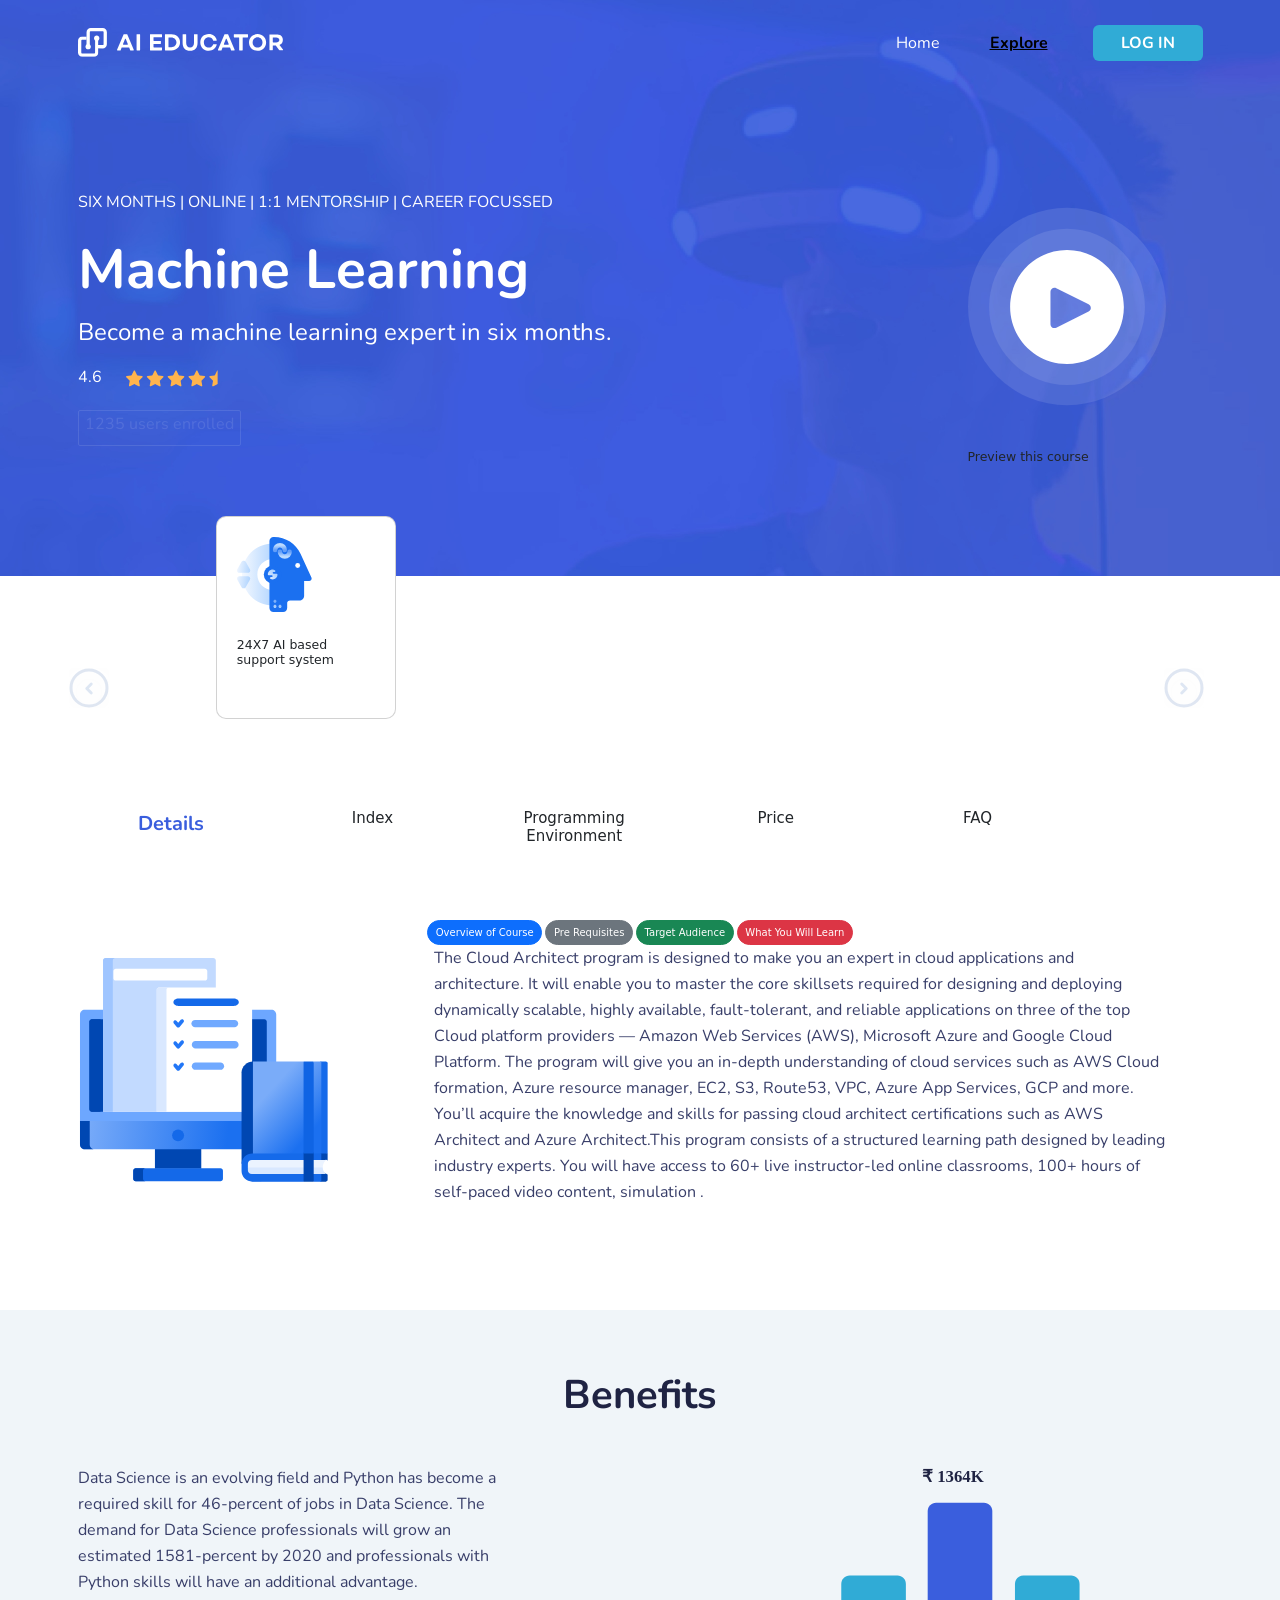
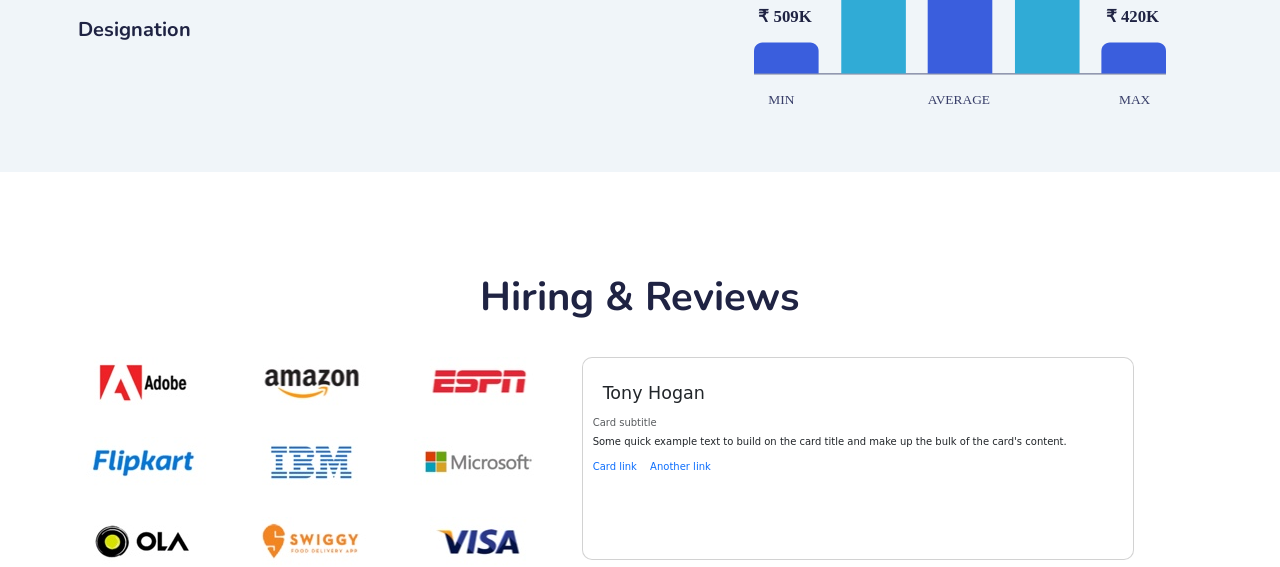
==== index.html @ d6000660 "responsive80% work done" ====
<!doctype html>
<html lang="en">

<head>
    <!-- Required meta tags -->
    <meta charset="utf-8">
    <meta name="viewport" content="width=device-width, initial-scale=1">

    <!-- Bootstrap CSS -->
    <link href="https://cdn.jsdelivr.net/npm/bootstrap@5.0.0/dist/css/bootstrap.min.css" rel="stylesheet"
        integrity="sha384-wEmeIV1mKuiNpC+IOBjI7aAzPcEZeedi5yW5f2yOq55WWLwNGmvvx4Um1vskeMj0" crossorigin="anonymous">

    <link rel="stylesheet" href="style.css">

    <!-- font csss -->
    <link rel="preconnect" href="https://fonts.gstatic.com">
    <link href="https://fonts.googleapis.com/css2?family=Nunito:wght@400;700&display=swap" rel="stylesheet">

    <title>Course_Detail_01</title>
</head>

<body class="Course_Detail_01">
    <header>
        <div class="background">
            <img src='img/rectangle-6_2021-05-11/rectangle-6@2x.jpg' class="img-fluid bgimg">

            <nav class="navbar navbar-expand-lg rectangle">
                <div class="container-fluid">
                    <a class="navbar-brand" href="#"><img src="img/white.svg" class="alogoaicolour"></a>
                    <button class="navbar-toggler" type="button" data-bs-toggle="collapse" data-bs-target="#navbarNav"
                        aria-controls="navbarNav" aria-expanded="false" aria-label="Toggle navigation">
                        <span class="navbar-toggler-icon"></span>
                    </button>
                    <div class="collapse navbar-collapse" id="navbarNav">
                        <ul class="navbar-nav ms-auto">
                            <li class="nav-item">
                                <a class="nav-link Home" aria-current="page" href="#">Home</a>
                            </li>
                            <li class="nav-item">
                                <a class="nav-link active Home" href="#"
                                    style=" font-weight: bold;text-decoration: underline;">
                                    Explore
                                </a>
                            </li>
                            <li class="nav-item">
                                <button type="button" class="btn Color">
                                    <h5 class="button-text">LOG IN</h5>
                                </button>
                            </li>
                        </ul>
                    </div>
                </div>
            </nav>

            <!-- end of navbar -->
            <div class=" container-fluid bgmar">
                <div class="row">
                    <div class="col-lg-9 col-md-9 col-sm-12">
                        <div>
                            <h5 class="SIX-MONTHS-ONLINE ">
                                SIX MONTHS | ONLINE | 1:1 MENTORSHIP | CAREER FOCUSSED
                            </h5>
                            <h1 class="Machine-Learning">Machine Learning</h1>
                            <h3 class="Become-a-machine-lea">Become a machine learning expert in six months.</h3>
                            <h5 class="star">4.6 <img src="img/5-stars.svg" class="_stars"></h5>
                            <div class="rec">
                                <h5 class="users">1235 users enrolled</h5>
                            </div>
                        </div>
                    </div>
                    <div class="col-lg-2 col-md-2 col-sm-12">
                        <img src="img/banner-video.svg" class="banner-video" alt="banner-video">
                        <h5>Preview this course</h5>
                    </div>
                </div>
            </div>
    </header>


    <section class="carsous">
        <div id="carouselExampleControls" class="carousel slide" data-bs-ride="carousel">
            <div class="carousel-inner">

                <div class="row">
                    <div class="col-sm-1 ">

                        <button class="carousel-control-prev" type="button" data-bs-target="#carouselExampleControls"
                            data-bs-slide="prev">
                            <img src="img/arrow-lhs.svg" class="arrow-lhs" alt="arrow-lhs">
                        </button>
                    </div>
                    <div class="col-sm-1 ">
                        <button class="carousel-control-next" type="button" data-bs-target="#carouselExampleControls"
                            data-bs-slide="next">
                            <img src="img/arrow-rhs.svg" class="arrow-rhs" alt="arrow-rhs">
                        </button>
                    </div>
                    <div class="carousel-item active">
                        <div class="col-sm">
                            <div class="card me-3 mb-3" style="max-width: 18rem;">
                                <img src="img/ai-support.svg" class="card-img-top card-imgs" alt="...">
                                <div class="card-body">
                                    <h5 class="card-title">24X7 AI based support system</h5>
                                </div>
                            </div>
                        </div>
                    </div>
                    <div class="carousel-item">
                        <div class="col-sm">
                            <div class="card me-3 mb-3" style="max-width: 18rem;">
                                <img src="img/mentor.svg" class="card-img-top card-imgs" alt="...">
                                <div class="card-body">
                                    <h5 class="card-title">1:1 mentor support</h5>

                                </div>
                            </div>
                        </div>
                    </div>

                    <div class="carousel-item">
                        <div class="col-sm">
                            <div class="card me-3 mb-3" style="max-width: 18rem;">
                                <img src="img/group-learning.svg" class="card-img-top card-imgs" alt="...">
                                <div class="card-body">
                                    <h5 class="card-title">Group learning and forums to discuss</h5>
                                </div>
                            </div>

                        </div>
                    </div>

                    <div class="carousel-item">
                        <div class="col-sm">
                            <div class="card me-3 mb-3" style="max-width: 18rem;">
                                <img src="img/best-in-class.svg" class="card-img-top card-imgs" alt="...">
                                <div class="card-body">
                                    <h5 class="card-title">Best-in-class curriculums curated by experts
                                    </h5>

                                </div>
                            </div>
                        </div>
                    </div>

                    <div class="carousel-item">
                        <div class="col-sm">
                            <div class="card me-3 mb-3" style="max-width: 18rem;">
                                <img src="img/google-certification.svg" class="card-img-top card-imgs" alt="...">
                                <div class="card-body">
                                    <h5 class="card-title">Makes you more secured in getting Google Certification</h5>
                                </div>
                            </div>
                        </div>
                    </div>

                    <div class="carousel-item">
                        <div class="col-sm">
                            <div class="card me-3 mb-3" style="max-width: 18rem;">
                                <img src="img/ai-support.svg" class="card-img-top card-imgs" alt="...">
                                <div class="card-body">
                                    <h5 class="card-title">24X7 AI based support system</h5>
                                </div>
                            </div>
                        </div>
                    </div>
                </div>
            </div>


        </div>

    </section>

    <section class="tabs">
        <div class="row text-center m-0">
            <div class="col-sm-2">
                <h4 class="details">Details</h4>
            </div>
            <div class="col-sm-2">
                <h4>Index</h4>
            </div>
            <div class="col-sm-2">
                <h4>Programming Environment</h4>
            </div>
            <div class="col-sm-2">
                <h4>Price</h4>
            </div>
            <div class="col-sm-2">
                <h4>FAQ</h4>
            </div>


        </div>
    </section>

    <section>
        <div>
            <div class="text-center">
                <button type="button" class="btn btn-primary rounded-pill">Overview of Course</button>
                <button type="button" class="btn btn-secondary rounded-pill">Pre Requisites</button>
                <button type="button" class="btn btn-success rounded-pill">Target Audience</button>
                <button type="button" class="btn btn-danger rounded-pill">What You Will Learn</button>
            </div>
            <div class="row m-0">

                <div class="col-lg-4 col-md-4 col-sm-8">
                    <img src="img/course-overview.svg" class="overview" alt="">
                </div>
                <div class="col-lg-7 col-md-7 col-sm-12">
                    <h5 class="cloud">The Cloud Architect program is designed to make you an expert in cloud
                        applications and architecture. It will enable you
                        to master the core skillsets required for designing and deploying dynamically scalable, highly
                        available,
                        fault-tolerant, and reliable applications on three of the top Cloud platform providers — Amazon
                        Web Services (AWS),
                        Microsoft Azure and Google Cloud Platform. The program will give you an in-depth understanding
                        of cloud services such as
                        AWS Cloud formation, Azure resource manager, EC2, S3, Route53, VPC, Azure App Services, GCP and
                        more.
                        You’ll acquire the knowledge and skills for passing cloud architect certifications such as AWS
                        Architect and Azure
                        Architect.This program consists of a structured learning path designed by leading industry
                        experts. You will have access
                        to 60+ live instructor-led online classrooms, 100+ hours of self-paced video content, simulation
                        .</h5>
                </div>
            </div>
        </div>
    </section>



    <section class="benefits">
        <div class="text-center">
            <h2 class="tools" style="padding:60px 0 40px 0"> Benefits</h2>
        </div>
        <div class="row m-0">
            <div class="col-lg-5">
                <h5 class="data">Data Science is an evolving field and Python has become a required skill for 46-percent
                    of jobs in Data Science. The
                    demand for Data Science professionals will grow an estimated 1581-percent by 2020 and professionals
                    with Python skills
                    will have an additional advantage.</h5>
                <h4 class="des">Designation</h4>
            </div>
            <div class="col-lg-2"></div>
            <div class="col-lg-4">
                <img src="img/graph.svg" class="img-fluid" style="padding-bottom:60px;" alt="">
            </div>
        </div>

    </section>
    <section class="hiring">
        <div>
            <h2 class="tools text-center">
                Hiring & Reviews
            </h2>
            <div style="margin-left: 70px;">
                <div class="row m-0">
                    <div class="col-lg-5 col-md-5 col-sm-12">
                        <div class="row brand">
                            <div class="col-lg-4 col-md-4 col-sm-4">
                                <img src="img/hiring/adobe_2021-05-12/adobe.jpg" alt="">
                            </div>
                            <div class="col-lg-4 col-md-4 col-sm-4">
                                <img src="img/hiring/amazon_2021-05-12/amazon.jpg" alt="">
                            </div>
                            <div class="col-lg-4 col-md-4 col-sm-4">
                                <img src="img/hiring/espn_2021-05-12/espn.jpg" alt="">
                            </div>
                        </div>
                        <div class="row brand">
                            <div class="col-lg-4 col-md-4 col-sm-4">
                                <img src="img/hiring/flipkart_2021-05-12/flipkart.jpg" alt="">
                            </div>
                            <div class="col-lg-4 col-md-4 col-sm-4">
                                <img src="img/hiring/ibm_2021-05-12/ibm.jpg" alt="">
                            </div>
                            <div class="col-lg-4 col-md-4 col-sm-4">
                                <img src="img/hiring/microsoft_2021-05-12/microsoft.jpg" alt="">
                            </div>
                        </div>
                        <div class="row brand">
                            <div class="col-lg-4 col-md-4 col-sm-4">
                                <img src="img/hiring/ola_2021-05-12/ola.jpg" alt="">
                            </div>
                            <div class="col-lg-4 col-md-4 col-sm-4">
                                <img src="img/hiring/swiggy_2021-05-12/swiggy.jpg" alt="">
                            </div>
                            <div class="col-lg-4 col-md-4 col-sm-4">
                                <img src="img/hiring/visa_2021-05-12/visa.jpg" alt="">
                            </div>
                        </div>

                    </div>
                    <div class="col-lg-7 col-md-7 col-sm-12">
                        <div class="card" style="width: 80%; margin-top: 30px;">
                            <div class="card-body">
                                <h3 class="card-title">Tony Hogan</h3>
                                <h6 class="card-subtitle mb-2 text-muted">Card subtitle</h6>
                                <p class="card-text">Some quick example text to build on the card title and make up the
                                    bulk
                                    of the card's
                                    content.</p>
                                <a href="#" class="card-link">Card link</a>
                                <a href="#" class="card-link">Another link</a>
                            </div>
                        </div>

                    </div>
                </div>
            </div>
        </div>

    </section>


    <!-- Option 1: Bootstrap Bundle with Popper -->
    <script src="https://cdn.jsdelivr.net/npm/bootstrap@5.0.0/dist/js/bootstrap.bundle.min.js"
        integrity="sha384-p34f1UUtsS3wqzfto5wAAmdvj+osOnFyQFpp4Ua3gs/ZVWx6oOypYoCJhGGScy+8"
        crossorigin="anonymous"></script>


</body>

</html>
---- style.css ----
:root {
  --azure: #30abd6;
  --very-light-blue: #e4ecf3;
  --white: #ffffff;
  --invalid-name: #eff2fa;
  --invalid-name: #1b70f0;
  --pale-grey: #f0f5f9;
  --dark: #1f2343;
  --amethyst: #8e4dd6;
  --pale-grey: #f6f9fa;
  --topaz: #10c9b9;
  --dark-grey-blue: #383e69;
  --red-pink: #e73958;
  --warm-blue: #3a5edd;
  --butterscotch: #ffb44d;
}
html{
  font-size: 62.5%;
}
a{
  text-decoration: none;
}
ul{
  list-style: none;
}
.Course_Detail_01 {
  padding: 0;
  background-color: var(--white);
  width: 100%;
  height: auto;
  margin: 0;
  
}

.bgimg{
  position: absolute; 
  width: 100%;
}
.rectangle{
  margin: 0 7rem;
  padding-top: 2.5rem;
}
.alogoaicolour {
  width: 20.7rem;
  height: 3rem;
  object-fit: contain;
}
.Home {
  font-family:'Nunito';
  font-size: 1.6rem;
  font-weight: normal;
  font-stretch: normal;
  font-style: normal;
  line-height: 2.6rem;
  letter-spacing: normal;
  color: var(--white);
  margin-right: 4rem;
}
.Color {
  width: 11rem;
  height: 3.6rem;
  border-radius: 0.6rem;
  background-color: var(--azure);
}
.button-text {
  font-family: 'Nunito';
  font-size: 1.6rem;
  font-weight: bold;
  font-stretch: normal;
  font-style: normal;
  line-height: 2.6rem;
  letter-spacing: normal;
  text-align: center;
  color: var(--white);
}
.bgmar{
  position: absolute;
  margin-top: 12.3rem;
}
.SIX-MONTHS-ONLINE {
  font-family: 'Nunito';
  font-size: 1.6rem;
  font-weight: normal;
  font-stretch: normal;
  font-style: normal;
  line-height: 2.6rem;
  letter-spacing: normal;
  color: var(--white);
  margin-left: 7rem;
}
.Machine-Learning {
  font-family: 'Nunito';
  font-size: 5.5rem;
  font-weight: bold;
  font-stretch: normal;
  font-style: normal;
  line-height: 7rem;
  letter-spacing: normal;
  color: var(--white);
  margin: 2rem 0 1rem 7rem;
}
.Become-a-machine-lea {
  font-family: 'Nunito';
  font-size: 2.4rem;
  font-weight: normal;
  font-stretch: normal;
  font-style: normal;
  line-height: 1.42;
  letter-spacing: normal;
  color: var(--white);
  margin: 0 0 1.5rem 7rem;
}
.star{
  font-family: 'Nunito';
  font-size: 1.6rem;
  font-weight: normal;
  font-stretch: normal;
  font-style: normal;
  line-height: 1.63;
  letter-spacing: normal;
  color: var(--white);
  margin-left: 7rem;
}
._stars{
  padding-left: 2rem;
  width: 12rem;
  
}
.rec{
  width: 163px;
  height: 36px;
  margin-left: 70px;
  margin-top: 20px;
  border: 1px solid white;
  border-radius: 2px;
  opacity: 10%;
}
.users{
  font-family: 'Nunito';
  font-weight: normal;
  font-size: 1.6rem;
  line-height: 26px;
  letter-spacing: 0;
  text-align: center;
  color: var(--white);
  
}
.banner-video{
  margin-bottom: 25px;
  width: 100%;
  height: 235px;
}
.carsous{
  margin-top: 450px;
  
}
.arrow-lhs{
  margin:130px 15px 0 0;
}
.arrow-rhs{
margin: 130px 0 0 0;
}
.card{
  border-radius: 10px;
  width: 226px;
  height: 203px;
}
.card-imgs{
  width: 75px;
  height: 75px;
  margin: 20px 0 0 20px;
}
.card-title{
  margin: 15px 10px;
}
.tabs{
  margin: 80px 0 70px 70px;

 
}
.details{
  font-family: 'Nunito';
  font-weight: bold;
  font-size: 20px;
  text-align: center;
  line-height: 30px;
  letter-spacing: normal;
  color: #3a5edd;
}
.overview{
margin-left: 7rem;
}
.cloud{
  font-family: 'Nunito';
  font-weight: normal;
  font-size: 1.6rem;
  line-height: 2.6rem;
  color: #383e69;
  letter-spacing: normal;
}
.skills{
  margin-left: 70px;
  background-color: #30abd6;
  width: 90%;
  height: 242px;
  border: 1px solid white;
  border-radius: 10px;
}
.gain{
  font-family: 'Nunito';
  font-weight: bold;
  font-size: 4rem;
  text-align: center;
  margin:31px 0;
  letter-spacing: normal;
  line-height: 5rem;
  color: #ffffff;
}
.tools{
  font-family: 'Nunito';
  font-weight: bold;
  font-size: 4rem;
  line-height: 5rem;
  letter-spacing: normal;
  color: #1f2343;
}
.card1{
  width: 208px;
  height: 140px;
}
.benefits{
  margin-top: 100px;
  background-color: #f0f5f9;
}
.data{
  font-family: 'Nunito';
  font-weight: normal;
  font-size: 1.6rem;
  line-height: 2.6rem;
  letter-spacing: normal;
  color: #383e69;
  margin: 0 0 20px 70px;
}
.des{
  font-family: 'Nunito';
  font-weight: bold;
  font-size: 2rem;
  line-height: 3rem;
  letter-spacing: normal;
  color: #1f2343;
  margin: 0 0 11px 70px;
}
.hiring{
  margin: 100px 0 0 0;

}
.brand{
  margin-top:30px
}
.tony{
  font-family: 'Nunito';
  font-weight: bold;
  font-size: 2.4rem;
  line-height: 3.4rem;
}




@media (min-width: 1281px) {
  .bgimg{ width: 100%;
height: 576px;
  }

  
}

@media (min-width: 1025px) and (max-width: 1280px) {
   .bgimg{
     width: 100%;
     height: 576px;
  }
  
}


@media (min-width: 768px) and (max-width: 1024px) {
  
  .bgimg{
     width: 100%;
     height: 576px;
  }

}



@media (min-width: 481px) and (max-width: 767px) {
  
 .bgimg{
     width: 100%;
     height: 330%;
  }
 .carsous{
    margin-top: 832px;
  }
  
}


@media (min-width: 320px) and (max-width: 480px) {
   .bgimg{
     width: 100%;
     height: 370%;
  }
  .carsous{
    margin-top: 915px;
  }
}
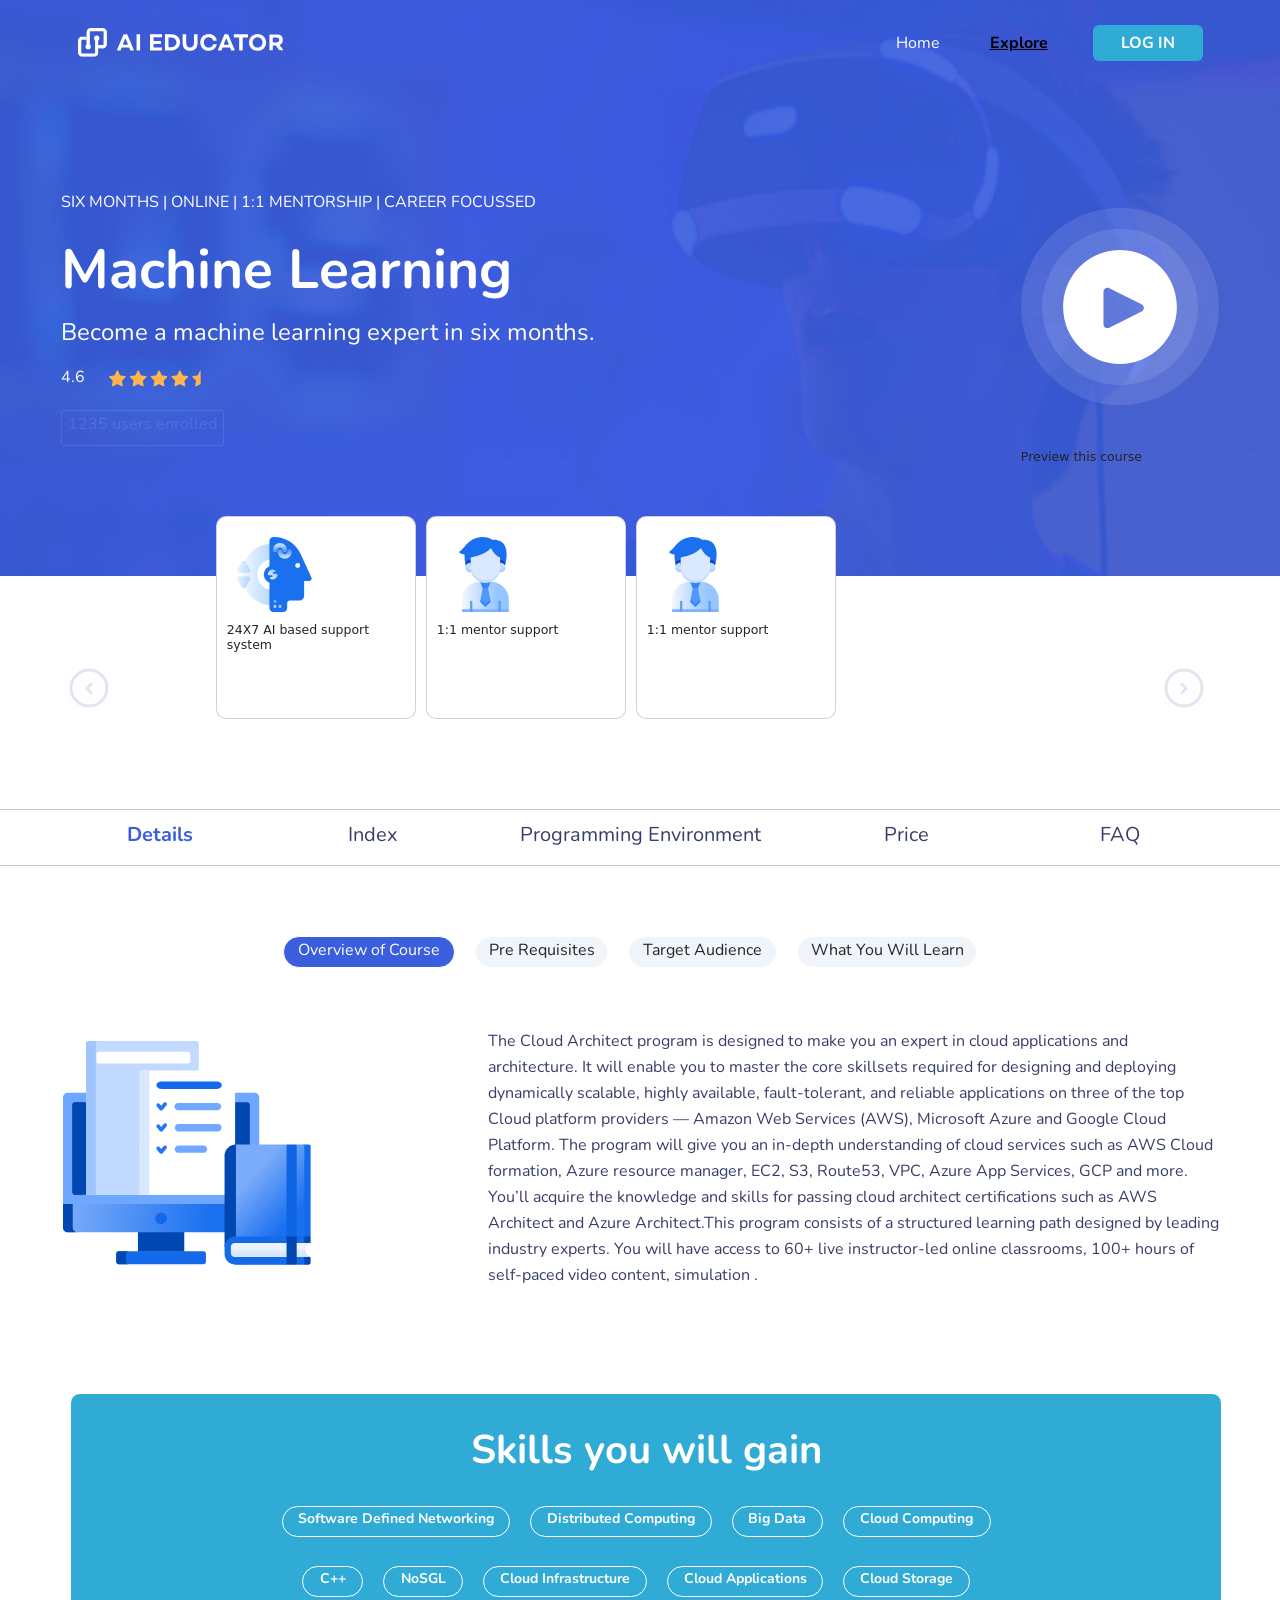
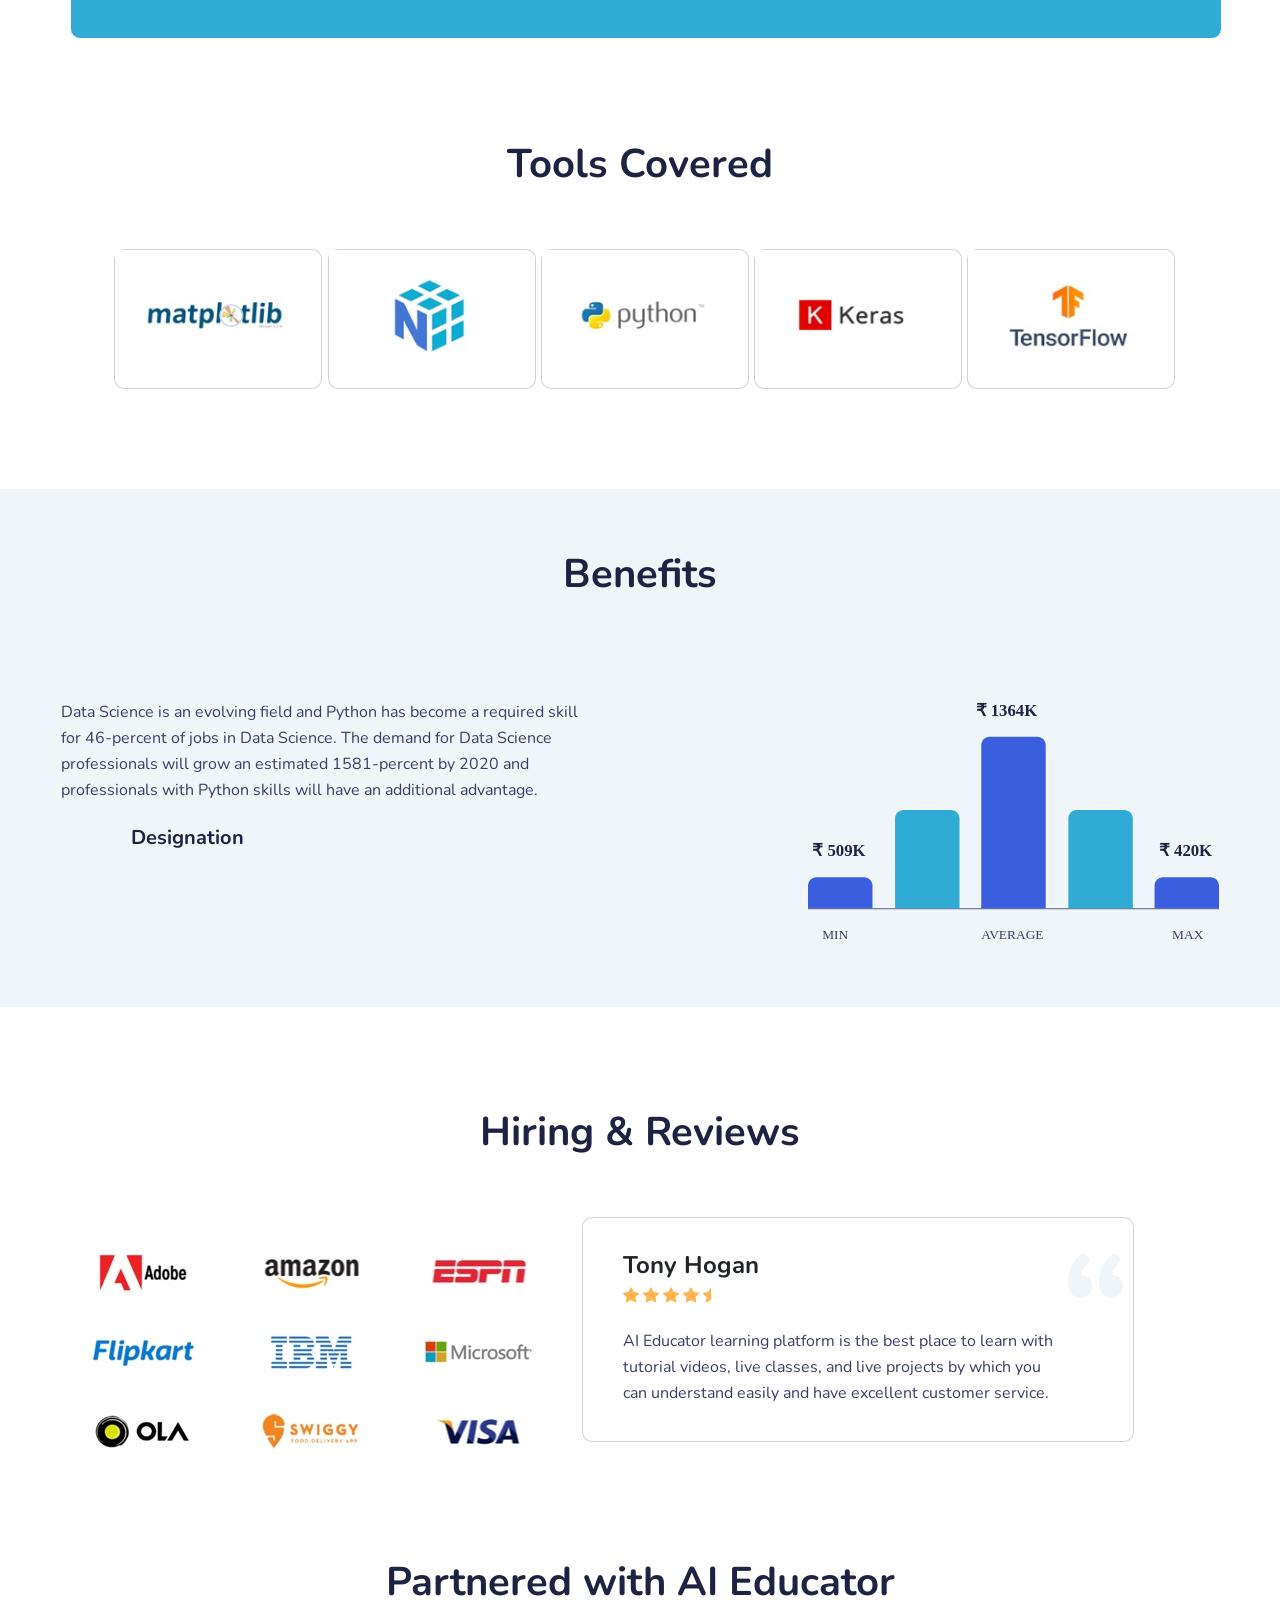
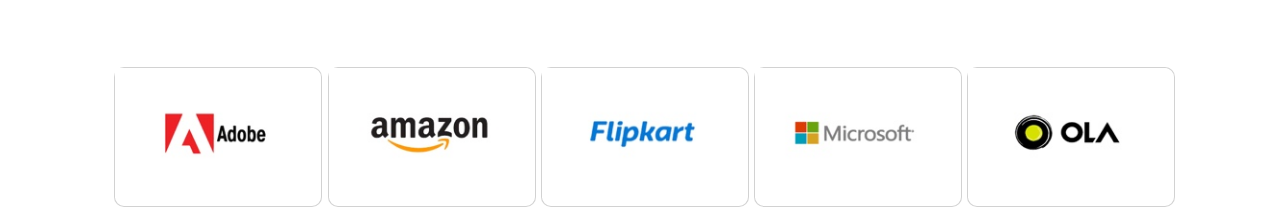
==== commit a78a6dc0: "html part complete" ====
--- a/index.html
+++ b/index.html
@@ -54,7 +54,7 @@
 
             <!-- end of navbar -->
             <div class=" container-fluid bgmar">
-                <div class="row">
+                <div class="row justify-content-center">
                     <div class="col-lg-9 col-md-9 col-sm-12">
                         <div>
                             <h5 class="SIX-MONTHS-ONLINE ">
@@ -74,6 +74,7 @@
                     </div>
                 </div>
             </div>
+        </div>
     </header>
 
 
@@ -96,16 +97,35 @@
                         </button>
                     </div>
                     <div class="carousel-item active">
-                        <div class="col-sm">
-                            <div class="card me-3 mb-3" style="max-width: 18rem;">
-                                <img src="img/ai-support.svg" class="card-img-top card-imgs" alt="...">
-                                <div class="card-body">
-                                    <h5 class="card-title">24X7 AI based support system</h5>
-                                </div>
+                        <!-- <div class="col-sm"> -->
+                        <div class="card f me-3 mb-3" style="width: 200px; display: flex; flex-direction: column;">
+                            <img src="img/ai-support.svg" class="card-img-top card-imgs" alt="...">
+                            <div class="card-body">
+                                <h5 class="card-title">24X7 AI based support system</h5>
+                            </div>
+                            <!-- </div> -->
+                        </div>
+                        <!-- <div class="col-sm"> -->
+                        <div class="card  f me-3 mb-3" style="width: 200px;">
+                            <img src="img/mentor.svg" class="card-img-top card-imgs" alt="...">
+                            <div class="card-body">
+                                <h5 class="card-title">1:1 mentor support</h5>
+
+                                <!-- </div> -->
+                            </div>
+                        </div>
+                        <!-- <div class="col-sm"> -->
+                        <div class="card f me-3 mb-3" style="width: 200px;">
+                            <img src="img/mentor.svg" class="card-img-top card-imgs" alt="...">
+                            <div class="card-body">
+                                <h5 class="card-title">1:1 mentor support</h5>
+
+                                <!-- </div> -->
                             </div>
                         </div>
                     </div>
                     <div class="carousel-item">
+
                         <div class="col-sm">
                             <div class="card me-3 mb-3" style="max-width: 18rem;">
                                 <img src="img/mentor.svg" class="card-img-top card-imgs" alt="...">
@@ -172,36 +192,48 @@
     </section>
 
     <section class="tabs">
-        <div class="row text-center m-0">
-            <div class="col-sm-2">
-                <h4 class="details">Details</h4>
-            </div>
-            <div class="col-sm-2">
-                <h4>Index</h4>
-            </div>
-            <div class="col-sm-2">
-                <h4>Programming Environment</h4>
-            </div>
-            <div class="col-sm-2">
-                <h4>Price</h4>
-            </div>
-            <div class="col-sm-2">
-                <h4>FAQ</h4>
-            </div>
-
-
-        </div>
+        <hr>
+        <div>
+            <div class="row justify-content-center m-0">
+                <div class="col-sm-2">
+                    <h4 class="details">Details</h4>
+                </div>
+                <div class="col-sm-2">
+                    <h4 class="remaintext">Index</h4>
+                </div>
+                <div class="col-sm-3">
+                    <h4 class="remaintext">Programming Environment</h4>
+                </div>
+                <div class="col-sm-2">
+                    <h4 class="remaintext">Price</h4>
+                </div>
+                <div class="col-sm-2">
+                    <h4 class="remaintext">FAQ</h4>
+                </div>
+
+            </div>
+        </div>
+        <hr>
     </section>
 
     <section>
         <div>
-            <div class="text-center">
-                <button type="button" class="btn btn-primary rounded-pill">Overview of Course</button>
-                <button type="button" class="btn btn-secondary rounded-pill">Pre Requisites</button>
-                <button type="button" class="btn btn-success rounded-pill">Target Audience</button>
-                <button type="button" class="btn btn-danger rounded-pill">What You Will Learn</button>
-            </div>
-            <div class="row m-0">
+
+            <div class="row m-0 justify-content-center">
+                <div class="col-sm-3 rectblue rounded-pill" style="width: 172px; background-color:#3a5edd;">
+                    <h5 class="rectbluetext text-white">Overview of Course</h5>
+                </div>
+                <div class="col-sm-3 rectblue rounded-pill" style="width:133px ;">
+                    <h5 class="rectbluetext">Pre Requisites</h>
+                </div>
+                <div class="col-sm-3 rectblue rounded-pill" style="width: 149px;">
+                    <h5 class="rectbluetext">Target Audience</h5>
+                </div>
+                <div class="col-sm-3 rectblue rounded-pill" style="width:180px ;">
+                    <h5 class="rectbluetext">What You Will Learn</h5>
+                </div>
+            </div>
+            <div class="row m-0 justify-content-center">
 
                 <div class="col-lg-4 col-md-4 col-sm-8">
                     <img src="img/course-overview.svg" class="overview" alt="">
@@ -227,15 +259,87 @@
             </div>
         </div>
     </section>
-
+    <section>
+        <div class="skills">
+            <h2 class="gain">Skills you will gain</h2>
+            <div class="row justify-content-center">
+                <div class="col-sm-2 skillbox rounded-pill">
+                    <h6 class="Tags">Software Defined Networking</h6>
+                </div>
+                <div class="col-sm-2 skillbox rounded-pill" style="width:182px ;">
+                    <h6 class="Tags">Distributed Computing</h6>
+                </div>
+                <div class="col-sm-2 skillbox rounded-pill" style="width: 91px;">
+                    <h6 class="Tags">Big Data</h6>
+                </div>
+                <div class="col-sm-2 skillbox rounded-pill" style="width:148px ;">
+                    <h6 class="Tags">Cloud Computing</h6>
+                </div>
+            </div>
+            <div class="row justify-content-center" style="margin-bottom: 12px;">
+                <div class="col-sm-2 skillbox rounded-pill" style="width:61px ;">
+                    <h6 class="Tags">C++</h6>
+                </div>
+                <div class="col-sm-2 skillbox rounded-pill" style="width:80px ;">
+                    <h6 class="Tags">NoSGL</h6>
+                </div>
+                <div class="col-sm-2 skillbox rounded-pill" style="width: 164px;">
+                    <h6 class="Tags">Cloud Infrastructure</h6>
+                </div>
+                <div class="col-sm-2 skillbox rounded-pill" style="width:156px ;">
+                    <h6 class="Tags">Cloud Applications</h6>
+                </div>
+                <div class="col-sm-2 skillbox rounded-pill" style="width:127px ;">
+                    <h6 class="Tags">Cloud Storage</h6>
+                </div>
+            </div>
+
+        </div>
+    </section>
+
+    <section style="margin-top: 100px;">
+        <h2 class="tools text-center">
+            Tools Covered
+        </h2>
+        <div class="row m-0 justify-content-center">
+            <div class="col-lg-2 col-md-2">
+                <div class="card cards1">
+                    <img src="img/matplotli_2021-05-12/matplotli.jpg" class="card-img-top caimg" alt="...">
+                </div>
+            </div>
+            <div class="col-lg-2 col-md-2">
+                <div class="card cards1">
+                    <img src="img/n_2021-05-12/n.jpg" class="card-img-top caimg" alt="...">
+                </div>
+            </div>
+
+            <div class="col-lg-2 col-md-2">
+                <div class="card cards1">
+                    <img src="img/python_2021-05-12/python.jpg" class="card-img-top caimg" alt="...">
+                </div>
+            </div>
+
+            <div class="col-lg-2 col-md-2">
+                <div class="card cards1">
+                    <img src="img/keras_2021-05-12/keras.jpg" class="card-img-top caimg" alt="...">
+                </div>
+            </div>
+            <div class="col-lg-2 col-md-2">
+                <div class="card cards1">
+                    <img src="img/tensorflow_2021-05-12/tensorflow.jpg" class="card-img-top caimg" alt="...">
+                </div>
+            </div>
+
+        </div>
+    </section>
 
 
     <section class="benefits">
         <div class="text-center">
             <h2 class="tools" style="padding:60px 0 40px 0"> Benefits</h2>
         </div>
-        <div class="row m-0">
-            <div class="col-lg-5">
+        <div class="row m-0 justify-content-center">
+            <div class="col-lg-5 col-md-5">
                 <h5 class="data">Data Science is an evolving field and Python has become a required skill for 46-percent
                     of jobs in Data Science. The
                     demand for Data Science professionals will grow an estimated 1581-percent by 2020 and professionals
@@ -244,7 +348,7 @@
                 <h4 class="des">Designation</h4>
             </div>
             <div class="col-lg-2"></div>
-            <div class="col-lg-4">
+            <div class="col-lg-4 col-md-4">
                 <img src="img/graph.svg" class="img-fluid" style="padding-bottom:60px;" alt="">
             </div>
         </div>
@@ -294,24 +398,67 @@
 
                     </div>
                     <div class="col-lg-7 col-md-7 col-sm-12">
-                        <div class="card" style="width: 80%; margin-top: 30px;">
-                            <div class="card-body">
-                                <h3 class="card-title">Tony Hogan</h3>
-                                <h6 class="card-subtitle mb-2 text-muted">Card subtitle</h6>
-                                <p class="card-text">Some quick example text to build on the card title and make up the
-                                    bulk
-                                    of the card's
-                                    content.</p>
-                                <a href="#" class="card-link">Card link</a>
-                                <a href="#" class="card-link">Another link</a>
-                            </div>
-                        </div>
-
-                    </div>
-                </div>
-            </div>
-        </div>
-
+                        <div class="card" style="width: 80%; height: auto; padding: 20px 30px;">
+                            <div class="card-body justify-content-center">
+                                <div class="row">
+                                    <div class="col-lg-11 col-md-7 col-sm-12">
+                                        <h3 class="card-title tony">Tony Hogan</h3>
+                                        <img src="img/5-stars.svg" style="width: 96px; height: 16px;" alt="">
+                                        <h5 class="cloud" style="margin-top: 25px;">AI Educator learning platform is the
+                                            best
+                                            place to learn with tutorial
+                                            videos, live
+                                            classes, and live projects by which
+                                            you can understand easily and have excellent customer service.
+                                        </h5>
+                                    </div>
+                                    <div class="col-lg-1 text-end">
+                                        <img src="img/quotation.svg" alt="">
+                                    </div>
+                                </div>
+                            </div>
+                        </div>
+
+                    </div>
+                </div>
+            </div>
+        </div>
+
+    </section>
+
+    <section style="margin-top: 100px;">
+        <h2 class="tools text-center">
+            Partnered with AI Educator
+        </h2>
+        <div class="row m-0 justify-content-center">
+            <div class="col-lg-2 col-md-2">
+                <div class="card cards1">
+                    <img src="img/adobe_2021-05-13 (1)/adobe.jpg" class="card-img-top caimg" alt="...">
+                </div>
+            </div>
+            <div class="col-lg-2 col-md-2">
+                <div class="card cards1">
+                    <img src="img/amazon_2021-05-13/amazon.jpg" class="card-img-top caimg" alt="...">
+                </div>
+            </div>
+
+            <div class="col-lg-2 col-md-2">
+                <div class="card cards1">
+                    <img src="img/flipkart_2021-05-13/flipkart.jpg " class="card-img-top caimg" alt="...">
+                </div>
+            </div>
+
+            <div class="col-lg-2 col-md-2">
+                <div class="card cards1">
+                    <img src="img/microsoft_2021-05-13/microsoft.jpg" class="card-img-top caimg" alt="...">
+                </div>
+            </div>
+            <div class="col-lg-2 col-md-2">
+                <div class="card cards1">
+                    <img src="img/ola_2021-05-13/ola.jpg" class="card-img-top caimg" alt="...">
+                </div>
+            </div>
+        </div>
     </section>
 
 
--- a/style.css
+++ b/style.css
@@ -86,7 +86,7 @@
   line-height: 2.6rem;
   letter-spacing: normal;
   color: var(--white);
-  margin-left: 7rem;
+ 
 }
 .Machine-Learning {
   font-family: 'Nunito';
@@ -97,7 +97,7 @@
   line-height: 7rem;
   letter-spacing: normal;
   color: var(--white);
-  margin: 2rem 0 1rem 7rem;
+  margin: 2rem 0 1rem 0;
 }
 .Become-a-machine-lea {
   font-family: 'Nunito';
@@ -108,7 +108,7 @@
   line-height: 1.42;
   letter-spacing: normal;
   color: var(--white);
-  margin: 0 0 1.5rem 7rem;
+  margin: 0 0 1.5rem 0;
 }
 .star{
   font-family: 'Nunito';
@@ -119,7 +119,7 @@
   line-height: 1.63;
   letter-spacing: normal;
   color: var(--white);
-  margin-left: 7rem;
+
 }
 ._stars{
   padding-left: 2rem;
@@ -129,7 +129,6 @@
 .rec{
   width: 163px;
   height: 36px;
-  margin-left: 70px;
   margin-top: 20px;
   border: 1px solid white;
   border-radius: 2px;
@@ -164,31 +163,59 @@
   border-radius: 10px;
   width: 226px;
   height: 203px;
+  float: left;
 }
 .card-imgs{
   width: 75px;
   height: 75px;
   margin: 20px 0 0 20px;
 }
-.card-title{
+.f{
+  display: flex!important;
+  flex-direction: column!important;
+}
+/* .card-title{
   margin: 15px 10px;
-}
+} */
 .tabs{
-  margin: 80px 0 70px 70px;
-
+  margin: 80px 0 70px 0px;
+}
+.details{
+  font-family: 'Nunito';
+  font-weight: bold;
+  font-size: 2rem;
+  text-align: center;
+  line-height: 3rem;
+  letter-spacing: normal;
+  color: #3a5edd;
+
+}
+.remaintext{
+  font-family: 'Nunito';
+  font-weight: normal;
+  font-size: 2rem;
+  text-align: center;
+  line-height: 3rem;
+  letter-spacing: normal;
+  color: #383e69;
+}
+.rectblue{
+  height: 32px;
+  border: 1px solid white;
+  background-color: #f0f5f9;
+  margin: 0 20px 60px 0;
  
 }
-.details{
-  font-family: 'Nunito';
-  font-weight: bold;
-  font-size: 20px;
-  text-align: center;
-  line-height: 30px;
-  letter-spacing: normal;
-  color: #3a5edd;
-}
-.overview{
-margin-left: 7rem;
+
+.rectbluetext{
+  font-family: 'Nunito';
+  font-weight: normal;
+  font-size: 1.6rem;
+  line-height: 2.6rem;
+  letter-spacing: normal;
+
+  text-align: center;
+
 }
 .cloud{
   font-family: 'Nunito';
@@ -200,9 +227,10 @@
 }
 .skills{
   margin-left: 70px;
+  margin-top: 100px;
   background-color: #30abd6;
   width: 90%;
-  height: 242px;
+  height: auto;
   border: 1px solid white;
   border-radius: 10px;
 }
@@ -216,6 +244,23 @@
   line-height: 5rem;
   color: #ffffff;
 }
+.skillbox{
+  width: 228px;
+  height: 31px;
+  border: 1px solid white;
+  margin:0 20px 29px 0;
+}
+.Tags {
+  font-family: 'Nunito';
+  font-size: 1.4rem;
+  font-weight: bold;
+  font-stretch: normal;
+  font-style: normal;
+  line-height: 2.4rem;
+  letter-spacing: normal;
+  color: var(--white);
+  text-align: center;
+}
 .tools{
   font-family: 'Nunito';
   font-weight: bold;
@@ -223,11 +268,18 @@
   line-height: 5rem;
   letter-spacing: normal;
   color: #1f2343;
-}
-.card1{
+  margin-bottom: 60px;
+}
+.cards1{
+ 
   width: 208px;
   height: 140px;
 }
+.caimg{
+  width: 200px;
+  height: 130px;
+}
+
 .benefits{
   margin-top: 100px;
   background-color: #f0f5f9;
@@ -239,7 +291,7 @@
   line-height: 2.6rem;
   letter-spacing: normal;
   color: #383e69;
-  margin: 0 0 20px 70px;
+  margin: 0 0 20px 0;
 }
 .des{
   font-family: 'Nunito';
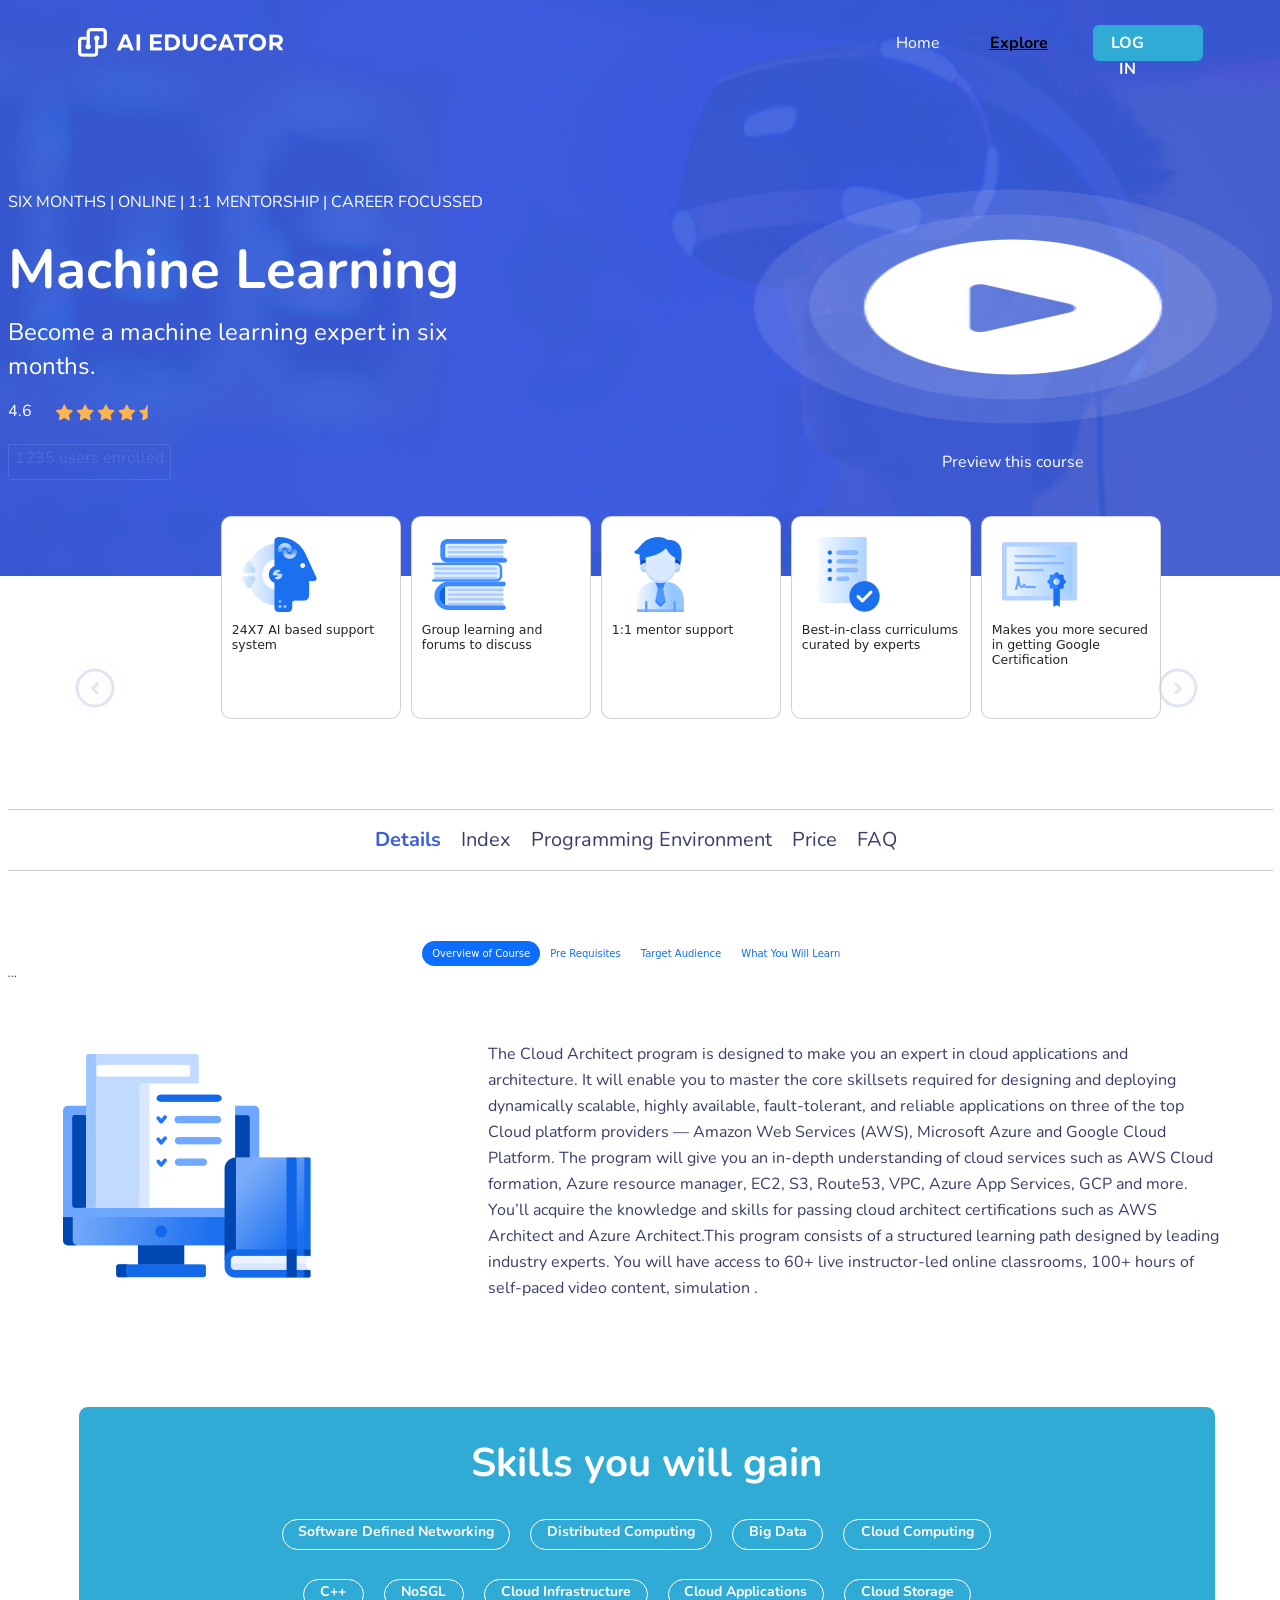
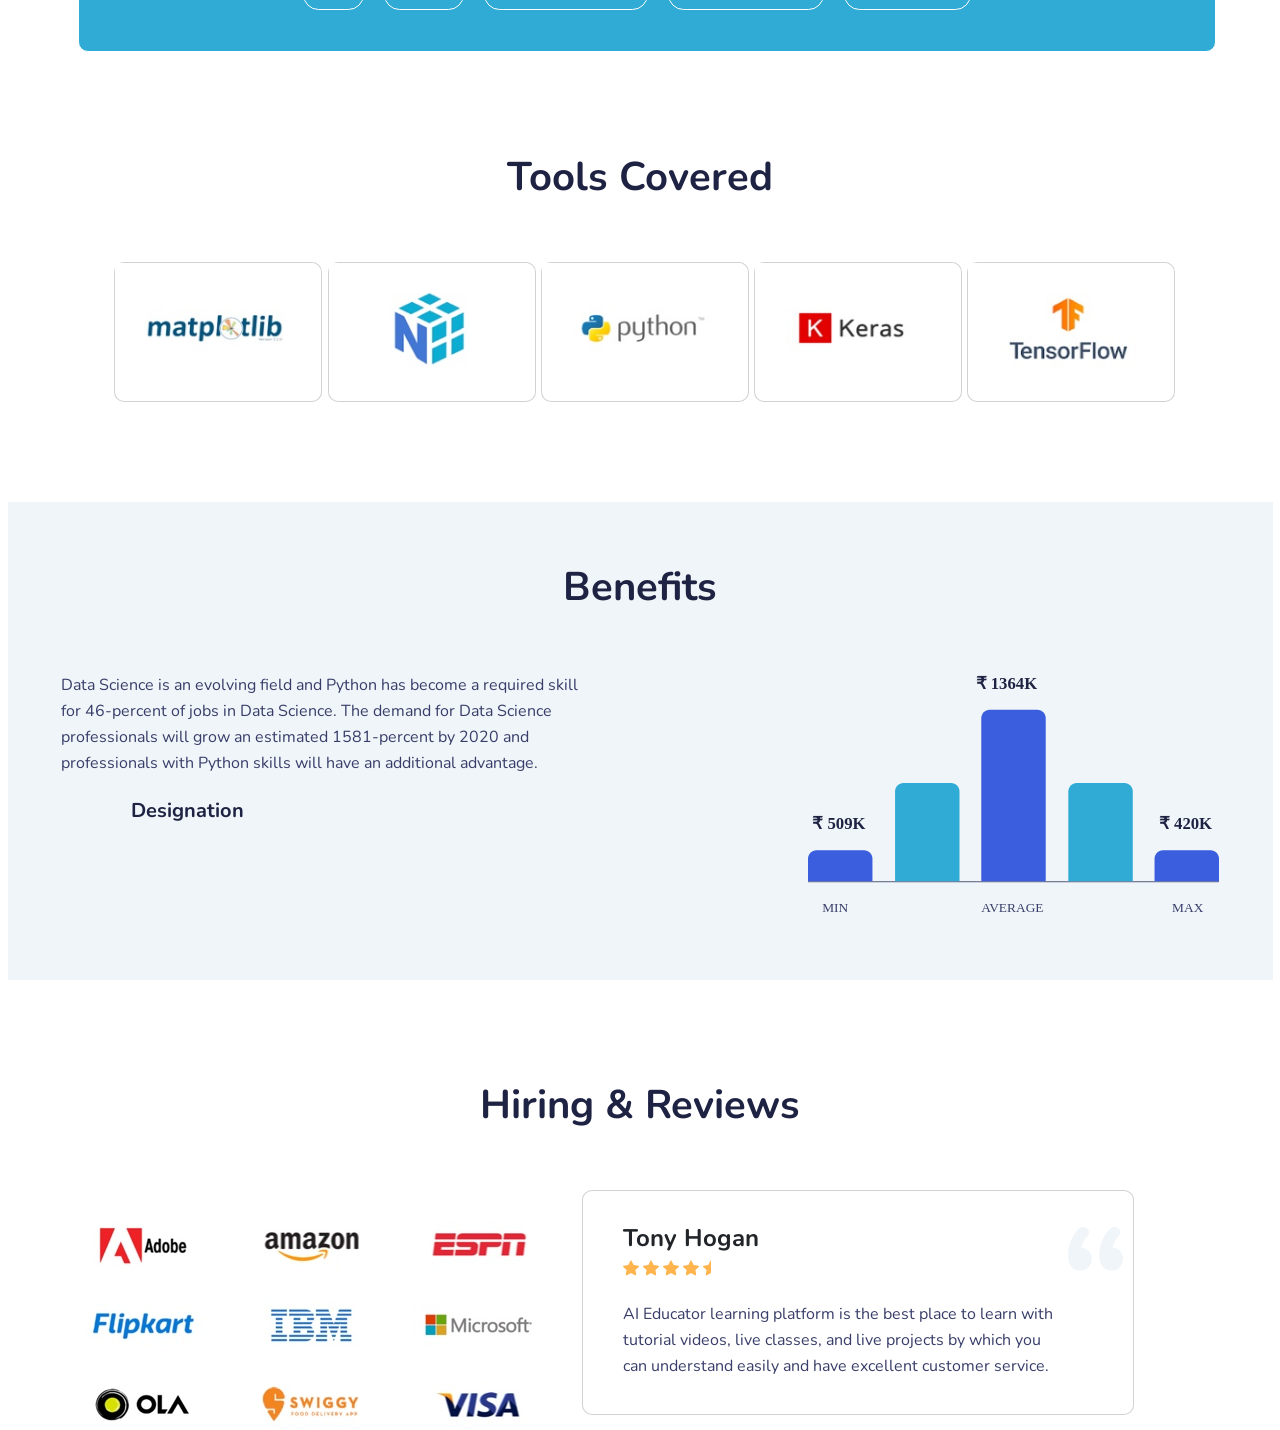
==== commit 32429d46: "working on some mistakes" ====
--- a/index.html
+++ b/index.html
@@ -26,7 +26,8 @@
 
             <nav class="navbar navbar-expand-lg rectangle">
                 <div class="container-fluid">
-                    <a class="navbar-brand" href="#"><img src="img/white.svg" class="alogoaicolour"></a>
+                    <a class="navbar-brand" href="#"><img src="img/white_2021-05-13/white.png"
+                            class="alogoaicolour"></a>
                     <button class="navbar-toggler" type="button" data-bs-toggle="collapse" data-bs-target="#navbarNav"
                         aria-controls="navbarNav" aria-expanded="false" aria-label="Toggle navigation">
                         <span class="navbar-toggler-icon"></span>
@@ -44,7 +45,7 @@
                             </li>
                             <li class="nav-item">
                                 <button type="button" class="btn Color">
-                                    <h5 class="button-text">LOG IN</h5>
+                                    <h5 class="button-text Home text-center text-white">LOG IN</h5>
                                 </button>
                             </li>
                         </ul>
@@ -54,412 +55,483 @@
 
             <!-- end of navbar -->
             <div class=" container-fluid bgmar">
-                <div class="row justify-content-center">
-                    <div class="col-lg-9 col-md-9 col-sm-12">
-                        <div>
-                            <h5 class="SIX-MONTHS-ONLINE ">
-                                SIX MONTHS | ONLINE | 1:1 MENTORSHIP | CAREER FOCUSSED
-                            </h5>
-                            <h1 class="Machine-Learning">Machine Learning</h1>
-                            <h3 class="Become-a-machine-lea">Become a machine learning expert in six months.</h3>
-                            <h5 class="star">4.6 <img src="img/5-stars.svg" class="_stars"></h5>
-                            <div class="rec">
-                                <h5 class="users">1235 users enrolled</h5>
-                            </div>
+                <div class="row">
+                    <div class="col-md-7">
+                        <h5 class="SIX-MONTHS-ONLINE Home ">
+                            SIX MONTHS | ONLINE | 1:1 MENTORSHIP | CAREER FOCUSSED
+                        </h5>
+                        <h1 class="Machine-Learning">Machine Learning</h1>
+                        <h3 class="Become-a-machine-lea">Become a machine learning expert in six
+                            <br><span>months.</span>
+                        </h3>
+                        <h5 class="star">4.6 <img src="img/5-stars.svg" class="_stars"></h5>
+                        <div class="rec">
+                            <h5 class="users">1235 users enrolled</h5>
                         </div>
                     </div>
-                    <div class="col-lg-2 col-md-2 col-sm-12">
-                        <img src="img/banner-video.svg" class="banner-video" alt="banner-video">
-                        <h5>Preview this course</h5>
+
+                    <div class="col-md-5 text-center">
+                        <img src="img/banner-video_2021-05-13/banner-video.png" class="banner-video" alt="banner-video">
+                        <h5 class="users prev">Preview this course</h5>
                     </div>
                 </div>
             </div>
         </div>
     </header>
-
-
-    <section class="carsous">
-        <div id="carouselExampleControls" class="carousel slide" data-bs-ride="carousel">
-            <div class="carousel-inner">
-
-                <div class="row">
-                    <div class="col-sm-1 ">
-
-                        <button class="carousel-control-prev" type="button" data-bs-target="#carouselExampleControls"
-                            data-bs-slide="prev">
-                            <img src="img/arrow-lhs.svg" class="arrow-lhs" alt="arrow-lhs">
+    <div class="container-fluid">
+
+        <section class="carsous">
+            <div id="carouselExampleControls" class="carousel slide" data-bs-ride="carousel">
+                <div class="carousel-inner">
+                    <div class="row">
+                        <div class="col-md-1 ">
+                            <button class="carousel-control-prev" type="button"
+                                data-bs-target="#carouselExampleControls" data-bs-slide="prev">
+                                <img src="img/arrow-lhs.svg" class="arrow-lhs" alt="arrow-lhs">
+                            </button>
+                        </div>
+                        <div class="col-md-1 ">
+                            <button class="carousel-control-next" type="button"
+                                data-bs-target="#carouselExampleControls" data-bs-slide="next">
+                                <img src="img/arrow-rhs.svg" class="arrow-rhs" alt="arrow-rhs">
+                            </button>
+                        </div>
+                        <div class="col-md-10">
+                            <div class="carousel-item active">
+                                <div class="card me-3 mb-3" style="max-width: 18rem;">
+                                    <img src="img/ai-support_2021-05-13/ai-support.png" class="card-img-top card-imgs"
+                                        alt="...">
+                                    <div class="card-body">
+                                        <h5 class="card-title">24X7 AI based support system</h5>
+                                    </div>
+                                </div>
+                                <div class="card me-3 mb-3" style="max-width: 18rem;">
+                                    <img src="img/group-learning_2021-05-13/group-learning.png"
+                                        class="card-img-top card-imgs" alt="...">
+                                    <div class="card-body">
+                                        <h5 class="card-title">Group learning and forums to discuss</h5>
+                                    </div>
+                                </div>
+
+                                <div class="card me-3 mb-3" style="max-width: 18rem;">
+                                    <img src="img/mentor_2021-05-13/mentor.png" class="card-img-top card-imgs"
+                                        alt="...">
+                                    <div class="card-body">
+                                        <h5 class="card-title">1:1 mentor support</h5>
+                                    </div>
+                                </div>
+
+                                <div class="card me-3 mb-3" style="max-width: 18rem;">
+                                    <img src="img/best-in-class_2021-05-13/best-in-class.png"
+                                        class="card-img-top card-imgs" alt="...">
+                                    <div class="card-body">
+                                        <h5 class="card-title">Best-in-class curriculums curated by experts
+                                        </h5>
+                                    </div>
+                                </div>
+                                <div class="card me-3 mb-3" style="max-width: 18rem;">
+                                    <img src="img/google-certification_2021-05-13/google-certification.png"
+                                        class="card-img-top card-imgs" alt="...">
+                                    <div class="card-body">
+                                        <h5 class="card-title">Makes you more secured in getting Google
+                                            Certification
+                                        </h5>
+                                    </div>
+                                </div>
+                            </div>
+                            <div class="carousel-item">
+                                <div class="card me-3 mb-3" style="max-width: 18rem;">
+                                    <img src="img/ai-support_2021-05-13/ai-support.png" class="card-img-top card-imgs"
+                                        alt="...">
+                                    <div class="card-body">
+                                        <h5 class="card-title">24X7 AI based support system</h5>
+                                    </div>
+                                </div>
+                                <div class="card me-3 mb-3" style="max-width: 18rem;">
+                                    <img src="img/group-learning_2021-05-13/group-learning.png"
+                                        class="card-img-top card-imgs" alt="...">
+                                    <div class="card-body">
+                                        <h5 class="card-title">Group learning and forums to discuss</h5>
+                                    </div>
+                                </div>
+
+                                <div class="card me-3 mb-3" style="max-width: 18rem;">
+                                    <img src="img/mentor_2021-05-13/mentor.png" class="card-img-top card-imgs"
+                                        alt="...">
+                                    <div class="card-body">
+                                        <h5 class="card-title">1:1 mentor support</h5>
+                                    </div>
+                                </div>
+
+                                <div class="card me-3 mb-3" style="max-width: 18rem;">
+                                    <img src="img/best-in-class_2021-05-13/best-in-class.png"
+                                        class="card-img-top card-imgs" alt="...">
+                                    <div class="card-body">
+                                        <h5 class="card-title">Best-in-class curriculums curated by experts
+                                        </h5>
+                                    </div>
+                                </div>
+                                <div class="card me-3 mb-3" style="max-width: 18rem;">
+                                    <img src="img/google-certification_2021-05-13/google-certification.png"
+                                        class="card-img-top card-imgs" alt="...">
+                                    <div class="card-body">
+                                        <h5 class="card-title">Makes you more secured in getting Google
+                                            Certification
+                                        </h5>
+                                    </div>
+                                </div>
+                            </div>
+
+                            <div class="carousel-item">
+                                <div class="card me-3 mb-3" style="max-width: 18rem;">
+                                    <img src="img/ai-support_2021-05-13/ai-support.png" class="card-img-top card-imgs"
+                                        alt="...">
+                                    <div class="card-body">
+                                        <h5 class="card-title">24X7 AI based support system</h5>
+                                    </div>
+                                </div>
+                                <div class="card me-3 mb-3" style="max-width: 18rem;">
+                                    <img src="img/group-learning_2021-05-13/group-learning.png"
+                                        class="card-img-top card-imgs" alt="...">
+                                    <div class="card-body">
+                                        <h5 class="card-title">Group learning and forums to discuss</h5>
+                                    </div>
+                                </div>
+
+                                <div class="card me-3 mb-3" style="max-width: 18rem;">
+                                    <img src="img/mentor_2021-05-13/mentor.png" class="card-img-top card-imgs"
+                                        alt="...">
+                                    <div class="card-body">
+                                        <h5 class="card-title">1:1 mentor support</h5>
+                                    </div>
+                                </div>
+
+                                <div class="card me-3 mb-3" style="max-width: 18rem;">
+                                    <img src="img/best-in-class_2021-05-13/best-in-class.png"
+                                        class="card-img-top card-imgs" alt="...">
+                                    <div class="card-body">
+                                        <h5 class="card-title">Best-in-class curriculums curated by experts
+                                        </h5>
+                                    </div>
+                                </div>
+                                <div class="card me-3 mb-3" style="max-width: 18rem;">
+                                    <img src="img/google-certification_2021-05-13/google-certification.png"
+                                        class="card-img-top card-imgs" alt="...">
+                                    <div class="card-body">
+                                        <h5 class="card-title">Makes you more secured in getting Google
+                                            Certification
+                                        </h5>
+                                    </div>
+                                </div>
+                            </div>
+                        </div>
+                    </div>
+                </div>
+
+            </div>
+
+        </section>
+
+        <!-- end of carousel part -->
+
+        <section class="tabs">
+            <hr>
+
+            <div class="row">
+
+                <ul class="nav justify-content-center" id="pills-tab" role="tablist">
+                    <li class="nav-item" role="presentation">
+                        <a class="nav-link active details" id="pills-home-tab" data-bs-toggle="pill"
+                            data-bs-target="#pills-home" type="button" role="tab" aria-controls="pills-home"
+                            aria-selected="true">Details</a>
+                    </li>
+                    <li class="nav-item" role="presentation">
+                        <a class="nav-link remaintext" id="pills-profile-tab" data-bs-toggle="pill"
+                            data-bs-target="#pills-profile" type="button" role="tab" aria-controls="pills-profile"
+                            aria-selected="false">Index</a>
+                    </li>
+                    <li class="nav-item" role="presentation">
+                        <a class="nav-link remaintext" id="pills-contact-tab" data-bs-toggle="pill"
+                            data-bs-target="#pills-contact" type="button" role="tab" aria-controls="pills-contact"
+                            aria-selected="false">Programming
+                            Environment</a>
+                    </li>
+                    <li class="nav-item" role="presentation">
+                        <a class="nav-link remaintext" id="pills-contact-tab" data-bs-toggle="pill"
+                            data-bs-target="#pills-contact" type="button" role="tab" aria-controls="pills-contact"
+                            aria-selected="false">Price</a>
+                    </li>
+                    <li class="nav-item" role="presentation">
+                        <a class="nav-link remaintext" id="pills-contact-tab" data-bs-toggle="pill"
+                            data-bs-target="#pills-contact" type="button" role="tab" aria-controls="pills-contact"
+                            aria-selected="false">FAQ</a>
+                    </li>
+                </ul>
+                <div class="tab-content" id="pills-tabContent">
+                    <div class="tab-pane fade show active" id="pills-home" role="tabpanel"
+                        aria-labelledby="pills-home-tab">
+                    </div>
+                    <div class="tab-pane fade" id="pills-profile" role="tabpanel" aria-labelledby="pills-profile-tab">
+
+                    </div>
+                    <div class="tab-pane fade" id="pills-contact" role="tabpanel" aria-labelledby="pills-contact-tab">
+                    </div>
+                </div>
+            </div>
+            <hr>
+        </section>
+
+        <!-- end of tabs section  -->
+
+        <section>
+            <div class="row">
+                <ul class="nav nav-pills justify-content-center" id="pills-tab" role="tablist">
+                    <li class="nav-item" role="presentation">
+                        <button class="nav-link active button1 rounded-pill" id="pills-home-tab" data-bs-toggle="pill"
+                            data-bs-target="#pills-home" type="button" role="tab" aria-controls="pills-home"
+                            aria-selected="true">
+                            Overview of Course
                         </button>
-                    </div>
-                    <div class="col-sm-1 ">
-                        <button class="carousel-control-next" type="button" data-bs-target="#carouselExampleControls"
-                            data-bs-slide="next">
-                            <img src="img/arrow-rhs.svg" class="arrow-rhs" alt="arrow-rhs">
+                    </li>
+                    <li class="nav-item" role="presentation">
+                        <button class="nav-link button2 rounded-pill" id="pills-profile-tab" data-bs-toggle="pill"
+                            data-bs-target="#pills-profile" type="button" role="tab" aria-controls="pills-profile"
+                            aria-selected="false">
+                            Pre Requisites
                         </button>
-                    </div>
-                    <div class="carousel-item active">
-                        <!-- <div class="col-sm"> -->
-                        <div class="card f me-3 mb-3" style="width: 200px; display: flex; flex-direction: column;">
-                            <img src="img/ai-support.svg" class="card-img-top card-imgs" alt="...">
-                            <div class="card-body">
-                                <h5 class="card-title">24X7 AI based support system</h5>
-                            </div>
-                            <!-- </div> -->
-                        </div>
-                        <!-- <div class="col-sm"> -->
-                        <div class="card  f me-3 mb-3" style="width: 200px;">
-                            <img src="img/mentor.svg" class="card-img-top card-imgs" alt="...">
-                            <div class="card-body">
-                                <h5 class="card-title">1:1 mentor support</h5>
-
-                                <!-- </div> -->
-                            </div>
-                        </div>
-                        <!-- <div class="col-sm"> -->
-                        <div class="card f me-3 mb-3" style="width: 200px;">
-                            <img src="img/mentor.svg" class="card-img-top card-imgs" alt="...">
-                            <div class="card-body">
-                                <h5 class="card-title">1:1 mentor support</h5>
-
-                                <!-- </div> -->
-                            </div>
-                        </div>
-                    </div>
-                    <div class="carousel-item">
-
-                        <div class="col-sm">
-                            <div class="card me-3 mb-3" style="max-width: 18rem;">
-                                <img src="img/mentor.svg" class="card-img-top card-imgs" alt="...">
-                                <div class="card-body">
-                                    <h5 class="card-title">1:1 mentor support</h5>
-
-                                </div>
-                            </div>
-                        </div>
-                    </div>
-
-                    <div class="carousel-item">
-                        <div class="col-sm">
-                            <div class="card me-3 mb-3" style="max-width: 18rem;">
-                                <img src="img/group-learning.svg" class="card-img-top card-imgs" alt="...">
-                                <div class="card-body">
-                                    <h5 class="card-title">Group learning and forums to discuss</h5>
-                                </div>
-                            </div>
-
-                        </div>
-                    </div>
-
-                    <div class="carousel-item">
-                        <div class="col-sm">
-                            <div class="card me-3 mb-3" style="max-width: 18rem;">
-                                <img src="img/best-in-class.svg" class="card-img-top card-imgs" alt="...">
-                                <div class="card-body">
-                                    <h5 class="card-title">Best-in-class curriculums curated by experts
-                                    </h5>
-
-                                </div>
-                            </div>
-                        </div>
-                    </div>
-
-                    <div class="carousel-item">
-                        <div class="col-sm">
-                            <div class="card me-3 mb-3" style="max-width: 18rem;">
-                                <img src="img/google-certification.svg" class="card-img-top card-imgs" alt="...">
-                                <div class="card-body">
-                                    <h5 class="card-title">Makes you more secured in getting Google Certification</h5>
-                                </div>
-                            </div>
-                        </div>
-                    </div>
-
-                    <div class="carousel-item">
-                        <div class="col-sm">
-                            <div class="card me-3 mb-3" style="max-width: 18rem;">
-                                <img src="img/ai-support.svg" class="card-img-top card-imgs" alt="...">
-                                <div class="card-body">
-                                    <h5 class="card-title">24X7 AI based support system</h5>
-                                </div>
-                            </div>
-                        </div>
-                    </div>
-                </div>
-            </div>
-
-
-        </div>
-
-    </section>
-
-    <section class="tabs">
-        <hr>
-        <div>
-            <div class="row justify-content-center m-0">
-                <div class="col-sm-2">
-                    <h4 class="details">Details</h4>
-                </div>
-                <div class="col-sm-2">
-                    <h4 class="remaintext">Index</h4>
-                </div>
-                <div class="col-sm-3">
-                    <h4 class="remaintext">Programming Environment</h4>
-                </div>
-                <div class="col-sm-2">
-                    <h4 class="remaintext">Price</h4>
-                </div>
-                <div class="col-sm-2">
-                    <h4 class="remaintext">FAQ</h4>
-                </div>
-
-            </div>
-        </div>
-        <hr>
-    </section>
-
-    <section>
-        <div>
-
-            <div class="row m-0 justify-content-center">
-                <div class="col-sm-3 rectblue rounded-pill" style="width: 172px; background-color:#3a5edd;">
-                    <h5 class="rectbluetext text-white">Overview of Course</h5>
-                </div>
-                <div class="col-sm-3 rectblue rounded-pill" style="width:133px ;">
-                    <h5 class="rectbluetext">Pre Requisites</h>
-                </div>
-                <div class="col-sm-3 rectblue rounded-pill" style="width: 149px;">
-                    <h5 class="rectbluetext">Target Audience</h5>
-                </div>
-                <div class="col-sm-3 rectblue rounded-pill" style="width:180px ;">
-                    <h5 class="rectbluetext">What You Will Learn</h5>
-                </div>
-            </div>
-            <div class="row m-0 justify-content-center">
+                    </li>
+                    <li class="nav-item" role="presentation">
+                        <button class="nav-link button2 button3 rounded-pill" id="pills-contact-tab"
+                            data-bs-toggle="pill" data-bs-target="#pills-contact" type="button" role="tab"
+                            aria-controls="pills-contact" aria-selected="false">
+                            Target Audience
+                        </button>
+                    </li>
+                    <li class="nav-item" role="presentation">
+                        <button class="nav-link button2 button4 rounded-pill" id="pills-contact-tab"
+                            data-bs-toggle="pill" data-bs-target="#pills-contact" type="button" role="tab"
+                            aria-controls="pills-contact" aria-selected="false">
+                            What You Will Learn
+                        </button>
+                    </li>
+                </ul>
+                <div class="tab-content" id="pills-tabContent">
+                    <div class="tab-pane fade show active" id="pills-home" role="tabpanel"
+                        aria-labelledby="pills-home-tab">
+                        ...</div>
+                    <div class="tab-pane fade" id="pills-profile" role="tabpanel" aria-labelledby="pills-profile-tab">
+                        ...
+                    </div>
+                    <div class="tab-pane fade" id="pills-contact" role="tabpanel" aria-labelledby="pills-contact-tab">
+                        ...
+                    </div>
+                </div>
+            </div>
+
+            <div class="row justify-content-center" style="margin-top: 60px;">
 
                 <div class="col-lg-4 col-md-4 col-sm-8">
-                    <img src="img/course-overview.svg" class="overview" alt="">
+                    <img src="img/course-overview_2021-05-13/course-overview.png" class="overview" alt="">
                 </div>
                 <div class="col-lg-7 col-md-7 col-sm-12">
                     <h5 class="cloud">The Cloud Architect program is designed to make you an expert in cloud
                         applications and architecture. It will enable you
-                        to master the core skillsets required for designing and deploying dynamically scalable, highly
+                        to master the core skillsets required for designing and deploying dynamically scalable,
+                        highly
                         available,
-                        fault-tolerant, and reliable applications on three of the top Cloud platform providers — Amazon
+                        fault-tolerant, and reliable applications on three of the top Cloud platform providers —
+                        Amazon
                         Web Services (AWS),
-                        Microsoft Azure and Google Cloud Platform. The program will give you an in-depth understanding
+                        Microsoft Azure and Google Cloud Platform. The program will give you an in-depth
+                        understanding
                         of cloud services such as
-                        AWS Cloud formation, Azure resource manager, EC2, S3, Route53, VPC, Azure App Services, GCP and
+                        AWS Cloud formation, Azure resource manager, EC2, S3, Route53, VPC, Azure App Services, GCP
+                        and
                         more.
-                        You’ll acquire the knowledge and skills for passing cloud architect certifications such as AWS
+                        You’ll acquire the knowledge and skills for passing cloud architect certifications such as
+                        AWS
                         Architect and Azure
                         Architect.This program consists of a structured learning path designed by leading industry
                         experts. You will have access
-                        to 60+ live instructor-led online classrooms, 100+ hours of self-paced video content, simulation
+                        to 60+ live instructor-led online classrooms, 100+ hours of self-paced video content,
+                        simulation
                         .</h5>
                 </div>
             </div>
-        </div>
-    </section>
-    <section>
-        <div class="skills">
-            <h2 class="gain">Skills you will gain</h2>
+
+        </section>
+        <section>
+            <div class="skills">
+                <h2 class="gain">Skills you will gain</h2>
+                <div class="row justify-content-center">
+                    <div class="col-md-2 skillbox rounded-pill">
+                        <h6 class="Tags">Software Defined Networking</h6>
+                    </div>
+                    <div class="col-md-2 skillbox rounded-pill" style="width:182px ;">
+                        <h6 class="Tags">Distributed Computing</h6>
+                    </div>
+                    <div class="col-md-2 skillbox rounded-pill" style="width: 91px;">
+                        <h6 class="Tags">Big Data</h6>
+                    </div>
+                    <div class="col-md-2 skillbox rounded-pill" style="width:148px ;">
+                        <h6 class="Tags">Cloud Computing</h6>
+                    </div>
+                </div>
+                <div class="row justify-content-center" style="margin-bottom: 12px;">
+                    <div class="col-md-2 skillbox rounded-pill" style="width:61px ;">
+                        <h6 class="Tags">C++</h6>
+                    </div>
+                    <div class="col-md-2 skillbox rounded-pill" style="width:80px ;">
+                        <h6 class="Tags">NoSGL</h6>
+                    </div>
+                    <div class="col-md-2 skillbox rounded-pill" style="width: 164px;">
+                        <h6 class="Tags">Cloud Infrastructure</h6>
+                    </div>
+                    <div class="col-md-2 skillbox rounded-pill" style="width:156px ;">
+                        <h6 class="Tags">Cloud Applications</h6>
+                    </div>
+                    <div class="col-md-2 skillbox rounded-pill" style="width:127px ;">
+                        <h6 class="Tags">Cloud Storage</h6>
+                    </div>
+                </div>
+
+            </div>
+        </section>
+
+        <section style="margin-top: 100px;">
+            <h2 class="tools text-center">
+                Tools Covered
+            </h2>
             <div class="row justify-content-center">
-                <div class="col-sm-2 skillbox rounded-pill">
-                    <h6 class="Tags">Software Defined Networking</h6>
-                </div>
-                <div class="col-sm-2 skillbox rounded-pill" style="width:182px ;">
-                    <h6 class="Tags">Distributed Computing</h6>
-                </div>
-                <div class="col-sm-2 skillbox rounded-pill" style="width: 91px;">
-                    <h6 class="Tags">Big Data</h6>
-                </div>
-                <div class="col-sm-2 skillbox rounded-pill" style="width:148px ;">
-                    <h6 class="Tags">Cloud Computing</h6>
-                </div>
-            </div>
-            <div class="row justify-content-center" style="margin-bottom: 12px;">
-                <div class="col-sm-2 skillbox rounded-pill" style="width:61px ;">
-                    <h6 class="Tags">C++</h6>
-                </div>
-                <div class="col-sm-2 skillbox rounded-pill" style="width:80px ;">
-                    <h6 class="Tags">NoSGL</h6>
-                </div>
-                <div class="col-sm-2 skillbox rounded-pill" style="width: 164px;">
-                    <h6 class="Tags">Cloud Infrastructure</h6>
-                </div>
-                <div class="col-sm-2 skillbox rounded-pill" style="width:156px ;">
-                    <h6 class="Tags">Cloud Applications</h6>
-                </div>
-                <div class="col-sm-2 skillbox rounded-pill" style="width:127px ;">
-                    <h6 class="Tags">Cloud Storage</h6>
-                </div>
-            </div>
-
-        </div>
-    </section>
-
-    <section style="margin-top: 100px;">
-        <h2 class="tools text-center">
-            Tools Covered
-        </h2>
-        <div class="row m-0 justify-content-center">
-            <div class="col-lg-2 col-md-2">
-                <div class="card cards1">
-                    <img src="img/matplotli_2021-05-12/matplotli.jpg" class="card-img-top caimg" alt="...">
-                </div>
-            </div>
-            <div class="col-lg-2 col-md-2">
-                <div class="card cards1">
-                    <img src="img/n_2021-05-12/n.jpg" class="card-img-top caimg" alt="...">
-                </div>
-            </div>
-
-            <div class="col-lg-2 col-md-2">
-                <div class="card cards1">
-                    <img src="img/python_2021-05-12/python.jpg" class="card-img-top caimg" alt="...">
-                </div>
-            </div>
-
-            <div class="col-lg-2 col-md-2">
-                <div class="card cards1">
-                    <img src="img/keras_2021-05-12/keras.jpg" class="card-img-top caimg" alt="...">
-                </div>
-            </div>
-            <div class="col-lg-2 col-md-2">
-                <div class="card cards1">
-                    <img src="img/tensorflow_2021-05-12/tensorflow.jpg" class="card-img-top caimg" alt="...">
-                </div>
-            </div>
-
-        </div>
-    </section>
-
-
-    <section class="benefits">
-        <div class="text-center">
-            <h2 class="tools" style="padding:60px 0 40px 0"> Benefits</h2>
-        </div>
-        <div class="row m-0 justify-content-center">
-            <div class="col-lg-5 col-md-5">
-                <h5 class="data">Data Science is an evolving field and Python has become a required skill for 46-percent
-                    of jobs in Data Science. The
-                    demand for Data Science professionals will grow an estimated 1581-percent by 2020 and professionals
-                    with Python skills
-                    will have an additional advantage.</h5>
-                <h4 class="des">Designation</h4>
-            </div>
-            <div class="col-lg-2"></div>
-            <div class="col-lg-4 col-md-4">
-                <img src="img/graph.svg" class="img-fluid" style="padding-bottom:60px;" alt="">
-            </div>
-        </div>
-
-    </section>
-    <section class="hiring">
-        <div>
-            <h2 class="tools text-center">
-                Hiring & Reviews
-            </h2>
-            <div style="margin-left: 70px;">
-                <div class="row m-0">
-                    <div class="col-lg-5 col-md-5 col-sm-12">
-                        <div class="row brand">
-                            <div class="col-lg-4 col-md-4 col-sm-4">
-                                <img src="img/hiring/adobe_2021-05-12/adobe.jpg" alt="">
-                            </div>
-                            <div class="col-lg-4 col-md-4 col-sm-4">
-                                <img src="img/hiring/amazon_2021-05-12/amazon.jpg" alt="">
-                            </div>
-                            <div class="col-lg-4 col-md-4 col-sm-4">
-                                <img src="img/hiring/espn_2021-05-12/espn.jpg" alt="">
-                            </div>
+                <div class="col-md-2">
+                    <div class="card cards1">
+                        <img src="img/matplotli_2021-05-12/matplotli.jpg" class="card-img-top caimg" alt="...">
+                    </div>
+                </div>
+                <div class="col-md-2">
+                    <div class="card cards1">
+                        <img src="img/n_2021-05-12/n.jpg" class="card-img-top caimg" alt="...">
+                    </div>
+                </div>
+
+                <div class="col-md-2">
+                    <div class="card cards1">
+                        <img src="img/python_2021-05-12/python.jpg" class="card-img-top caimg" alt="...">
+                    </div>
+                </div>
+
+                <div class="col-md-2">
+                    <div class="card cards1">
+                        <img src="img/keras_2021-05-12/keras.jpg" class="card-img-top caimg" alt="...">
+                    </div>
+                </div>
+                <div class="col-md-2">
+                    <div class="card cards1">
+                        <img src="img/tensorflow_2021-05-12/tensorflow.jpg" class="card-img-top caimg" alt="...">
+                    </div>
+                </div>
+
+            </div>
+        </section>
+
+        <section class="benefits">
+            <div class="text-center">
+                <h2 class="tools" style="padding-top:60px"> Benefits</h2>
+            </div>
+            <div class="row justify-content-center">
+                <div class="col-md-5">
+                    <h5 class="data">Data Science is an evolving field and Python has become a required skill for
+                        46-percent
+                        of jobs in Data Science. The
+                        demand for Data Science professionals will grow an estimated 1581-percent by 2020 and
+                        professionals
+                        with Python skills
+                        will have an additional advantage.</h5>
+                    <h4 class="des">Designation</h4>
+                </div>
+                <div class="col-md-2"></div>
+                <div class="col-md-4">
+                    <img src="img/graph.svg" class="img-fluid" style="padding-bottom:60px;" alt="">
+                </div>
+            </div>
+
+        </section>
+        <section class="hiring">
+            <div>
+                <h2 class="tools text-center">
+                    Hiring & Reviews
+                </h2>
+                <div style="margin-left: 70px;">
+                    <div class="row">
+                        <div class="col-md-5">
+                            <div class="row brand">
+                                <div class="col-md-4">
+                                    <img src="img/hiring/adobe_2021-05-12/adobe.jpg" alt="">
+                                </div>
+                                <div class="col-md-4">
+                                    <img src="img/hiring/amazon_2021-05-12/amazon.jpg" alt="">
+                                </div>
+                                <div class="col-md-4">
+                                    <img src="img/hiring/espn_2021-05-12/espn.jpg" alt="">
+                                </div>
+                            </div>
+                            <div class="row brand">
+                                <div class="col-md-4">
+                                    <img src="img/hiring/flipkart_2021-05-12/flipkart.jpg" alt="">
+                                </div>
+                                <div class="col-md-4">
+                                    <img src="img/hiring/ibm_2021-05-12/ibm.jpg" alt="">
+                                </div>
+                                <div class="col-md-4">
+                                    <img src="img/hiring/microsoft_2021-05-12/microsoft.jpg" alt="">
+                                </div>
+                            </div>
+                            <div class="row brand">
+                                <div class="col-md-4">
+                                    <img src="img/hiring/ola_2021-05-12/ola.jpg" alt="">
+                                </div>
+                                <div class="col-md-4">
+                                    <img src="img/hiring/swiggy_2021-05-12/swiggy.jpg" alt="">
+                                </div>
+                                <div class="col-md-4">
+                                    <img src="img/hiring/visa_2021-05-12/visa.jpg" alt="">
+                                </div>
+                            </div>
+
                         </div>
-                        <div class="row brand">
-                            <div class="col-lg-4 col-md-4 col-sm-4">
-                                <img src="img/hiring/flipkart_2021-05-12/flipkart.jpg" alt="">
-                            </div>
-                            <div class="col-lg-4 col-md-4 col-sm-4">
-                                <img src="img/hiring/ibm_2021-05-12/ibm.jpg" alt="">
-                            </div>
-                            <div class="col-lg-4 col-md-4 col-sm-4">
-                                <img src="img/hiring/microsoft_2021-05-12/microsoft.jpg" alt="">
-                            </div>
+                        <div class="col-md-7">
+                            <div class="card" style="width: 80%; height: auto; padding: 20px 30px;">
+                                <div class="card-body justify-content-center">
+                                    <div class="row">
+                                        <div class="col-md-11">
+                                            <h3 class="card-title tony">Tony Hogan</h3>
+                                            <img src="img/5-stars.svg" style="width: 96px; height: 16px;" alt="">
+                                            <h5 class="cloud" style="margin-top: 25px;">AI Educator learning platform is
+                                                the
+                                                best
+                                                place to learn with tutorial
+                                                videos, live
+                                                classes, and live projects by which
+                                                you can understand easily and have excellent customer service.
+                                            </h5>
+                                        </div>
+                                        <div class="col-md-1 text-end">
+                                            <img src="img/quotation.svg" alt="">
+                                        </div>
+                                    </div>
+                                </div>
+                            </div>
+
                         </div>
-                        <div class="row brand">
-                            <div class="col-lg-4 col-md-4 col-sm-4">
-                                <img src="img/hiring/ola_2021-05-12/ola.jpg" alt="">
-                            </div>
-                            <div class="col-lg-4 col-md-4 col-sm-4">
-                                <img src="img/hiring/swiggy_2021-05-12/swiggy.jpg" alt="">
-                            </div>
-                            <div class="col-lg-4 col-md-4 col-sm-4">
-                                <img src="img/hiring/visa_2021-05-12/visa.jpg" alt="">
-                            </div>
-                        </div>
-
-                    </div>
-                    <div class="col-lg-7 col-md-7 col-sm-12">
-                        <div class="card" style="width: 80%; height: auto; padding: 20px 30px;">
-                            <div class="card-body justify-content-center">
-                                <div class="row">
-                                    <div class="col-lg-11 col-md-7 col-sm-12">
-                                        <h3 class="card-title tony">Tony Hogan</h3>
-                                        <img src="img/5-stars.svg" style="width: 96px; height: 16px;" alt="">
-                                        <h5 class="cloud" style="margin-top: 25px;">AI Educator learning platform is the
-                                            best
-                                            place to learn with tutorial
-                                            videos, live
-                                            classes, and live projects by which
-                                            you can understand easily and have excellent customer service.
-                                        </h5>
-                                    </div>
-                                    <div class="col-lg-1 text-end">
-                                        <img src="img/quotation.svg" alt="">
-                                    </div>
-                                </div>
-                            </div>
-                        </div>
-
-                    </div>
-                </div>
-            </div>
-        </div>
-
-    </section>
-
-    <section style="margin-top: 100px;">
-        <h2 class="tools text-center">
-            Partnered with AI Educator
-        </h2>
-        <div class="row m-0 justify-content-center">
-            <div class="col-lg-2 col-md-2">
-                <div class="card cards1">
-                    <img src="img/adobe_2021-05-13 (1)/adobe.jpg" class="card-img-top caimg" alt="...">
-                </div>
-            </div>
-            <div class="col-lg-2 col-md-2">
-                <div class="card cards1">
-                    <img src="img/amazon_2021-05-13/amazon.jpg" class="card-img-top caimg" alt="...">
-                </div>
-            </div>
-
-            <div class="col-lg-2 col-md-2">
-                <div class="card cards1">
-                    <img src="img/flipkart_2021-05-13/flipkart.jpg " class="card-img-top caimg" alt="...">
-                </div>
-            </div>
-
-            <div class="col-lg-2 col-md-2">
-                <div class="card cards1">
-                    <img src="img/microsoft_2021-05-13/microsoft.jpg" class="card-img-top caimg" alt="...">
-                </div>
-            </div>
-            <div class="col-lg-2 col-md-2">
-                <div class="card cards1">
-                    <img src="img/ola_2021-05-13/ola.jpg" class="card-img-top caimg" alt="...">
-                </div>
-            </div>
-        </div>
-    </section>
+                    </div>
+                </div>
+            </div>
+
+        </section>
+
+    </div>
+
+
 
 
     <!-- Option 1: Bootstrap Bundle with Popper -->
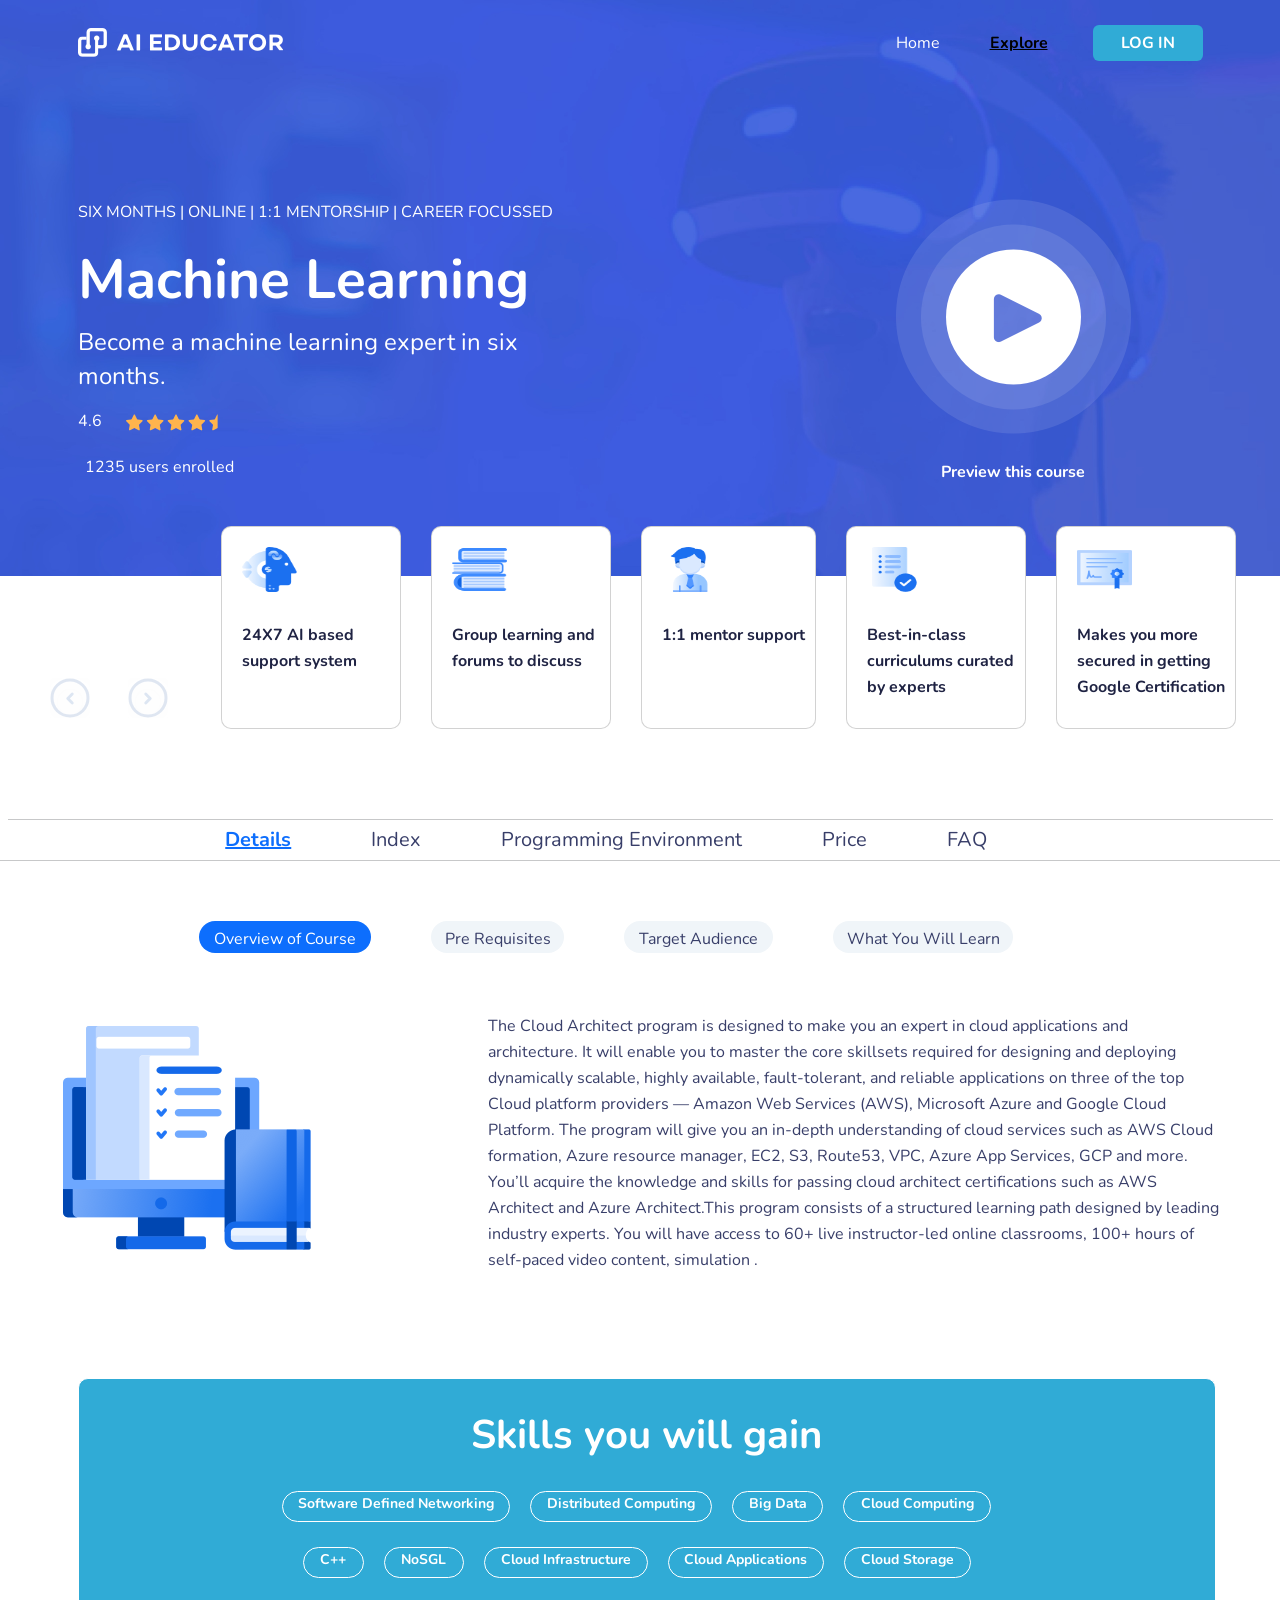
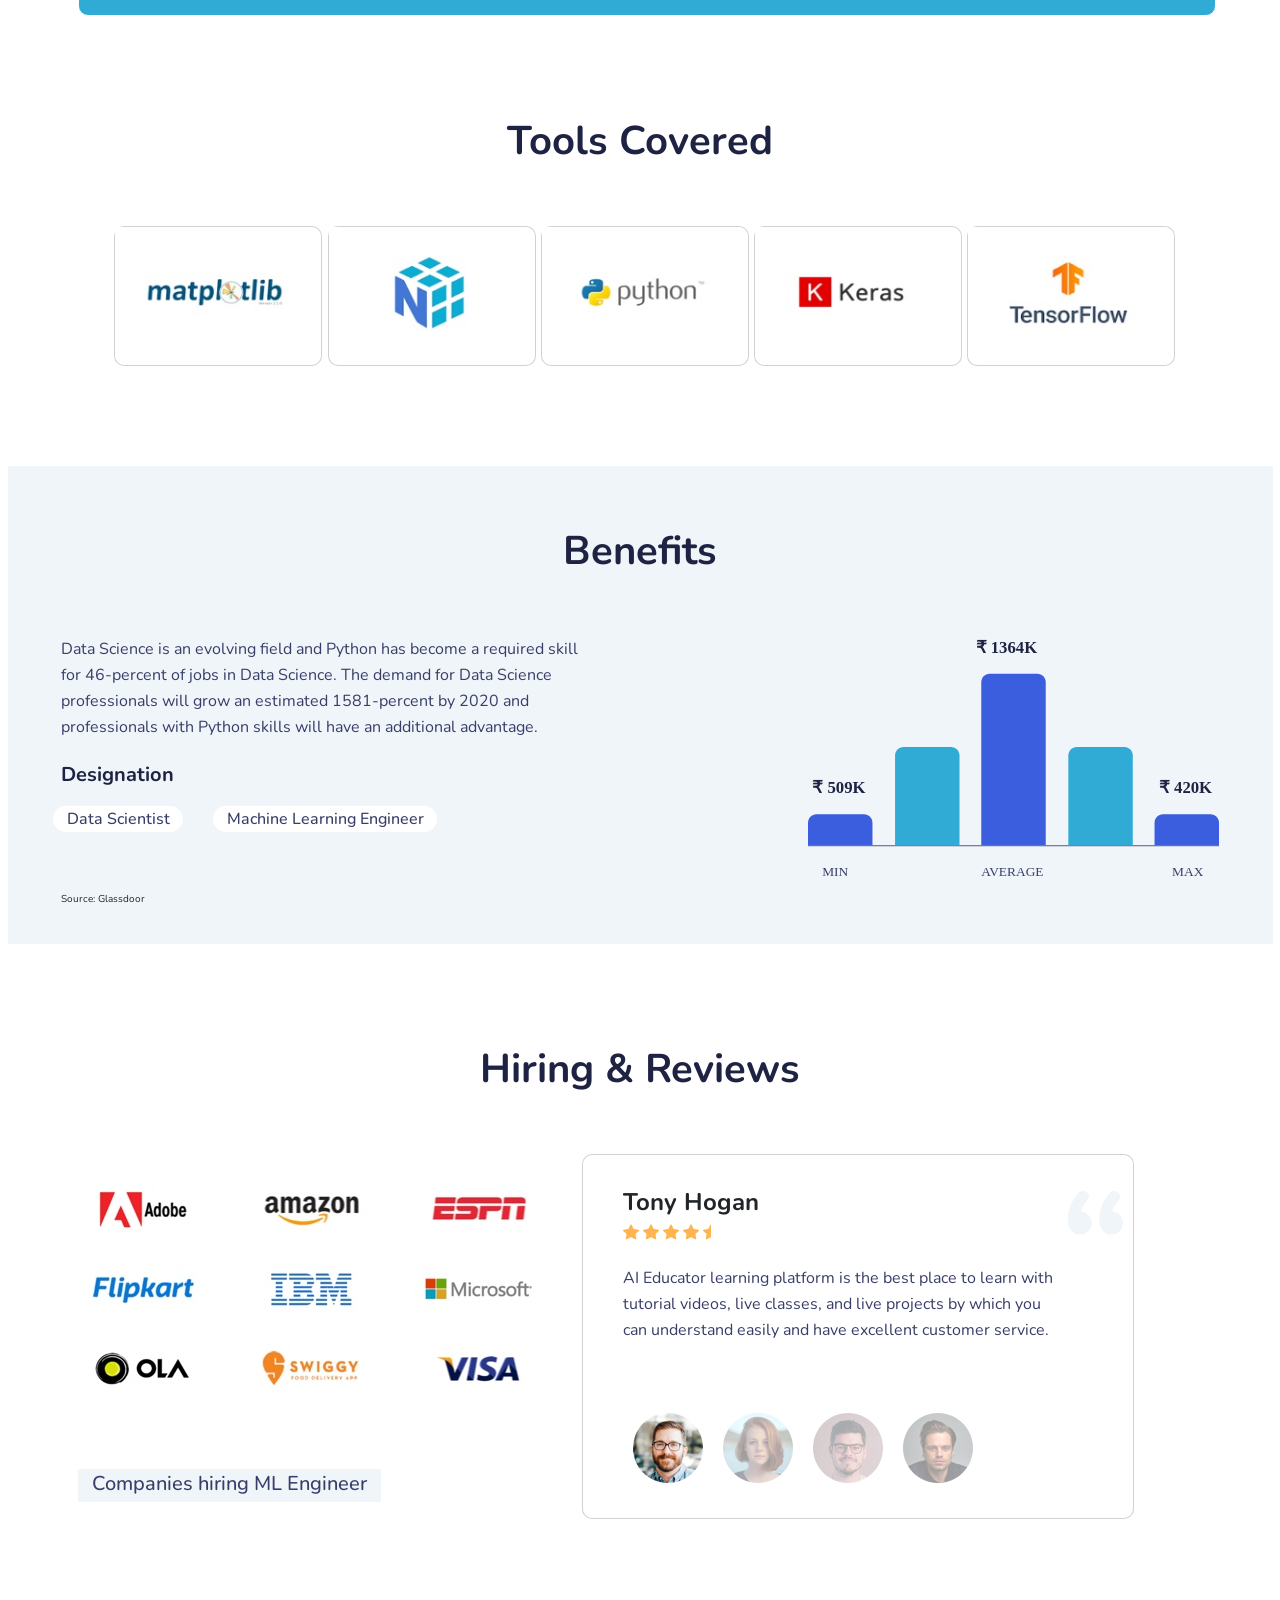
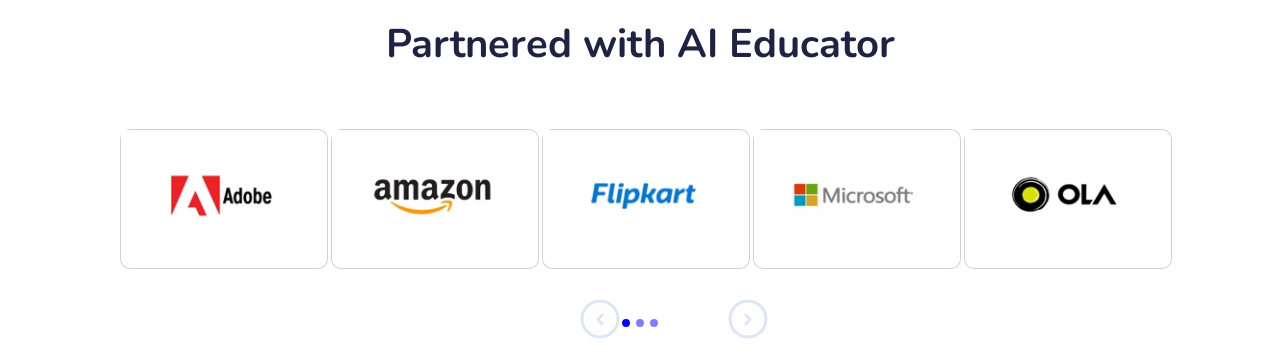
==== commit ac505d66: "completed" ====
--- a/index.html
+++ b/index.html
@@ -34,16 +34,15 @@
                     </button>
                     <div class="collapse navbar-collapse" id="navbarNav">
                         <ul class="navbar-nav ms-auto">
-                            <li class="nav-item">
+                            <li class="nav-item und">
                                 <a class="nav-link Home" aria-current="page" href="#">Home</a>
                             </li>
-                            <li class="nav-item">
-                                <a class="nav-link active Home" href="#"
-                                    style=" font-weight: bold;text-decoration: underline;">
+                            <li class="nav-item und">
+                                <a class="nav-link active Home" href="#">
                                     Explore
                                 </a>
                             </li>
-                            <li class="nav-item">
+                            <li class="nav-item und">
                                 <button type="button" class="btn Color">
                                     <h5 class="button-text Home text-center text-white">LOG IN</h5>
                                 </button>
@@ -78,54 +77,55 @@
             </div>
         </div>
     </header>
+
+    <!-- end of header part -->
+
     <div class="container-fluid">
 
         <section class="carsous">
             <div id="carouselExampleControls" class="carousel slide" data-bs-ride="carousel">
                 <div class="carousel-inner">
                     <div class="row">
-                        <div class="col-md-1 ">
-                            <button class="carousel-control-prev" type="button"
+                        <div class="col-md-2 ">
+                            <button class="carousel-control-prev btnlhs" type="button"
                                 data-bs-target="#carouselExampleControls" data-bs-slide="prev">
                                 <img src="img/arrow-lhs.svg" class="arrow-lhs" alt="arrow-lhs">
                             </button>
-                        </div>
-                        <div class="col-md-1 ">
-                            <button class="carousel-control-next" type="button"
+                            <button class="carousel-control-next btnrhs" type="button"
                                 data-bs-target="#carouselExampleControls" data-bs-slide="next">
                                 <img src="img/arrow-rhs.svg" class="arrow-rhs" alt="arrow-rhs">
                             </button>
                         </div>
                         <div class="col-md-10">
                             <div class="carousel-item active">
-                                <div class="card me-3 mb-3" style="max-width: 18rem;">
-                                    <img src="img/ai-support_2021-05-13/ai-support.png" class="card-img-top card-imgs"
-                                        alt="...">
+                                <div class="card me-5 mb-3" style="max-width: 18rem;">
+                                    <img src="img/ai-support_2021-05-13/ai-support.png"
+                                        class="card-img-top card-imgs img-fluid" alt="...">
                                     <div class="card-body">
-                                        <h5 class="card-title">24X7 AI based support system</h5>
-                                    </div>
-                                </div>
-                                <div class="card me-3 mb-3" style="max-width: 18rem;">
+                                        <h5 class="card-title cardtitle">24X7 AI based support system</h5>
+                                    </div>
+                                </div>
+                                <div class="card me-5 mb-3" style="max-width: 18rem;">
                                     <img src="img/group-learning_2021-05-13/group-learning.png"
                                         class="card-img-top card-imgs" alt="...">
                                     <div class="card-body">
-                                        <h5 class="card-title">Group learning and forums to discuss</h5>
-                                    </div>
-                                </div>
-
-                                <div class="card me-3 mb-3" style="max-width: 18rem;">
+                                        <h5 class="card-title cardtitle">Group learning and forums to discuss</h5>
+                                    </div>
+                                </div>
+
+                                <div class="card me-5 mb-3" style="max-width: 18rem;">
                                     <img src="img/mentor_2021-05-13/mentor.png" class="card-img-top card-imgs"
                                         alt="...">
                                     <div class="card-body">
-                                        <h5 class="card-title">1:1 mentor support</h5>
-                                    </div>
-                                </div>
-
-                                <div class="card me-3 mb-3" style="max-width: 18rem;">
+                                        <h5 class="card-title cardtitle">1:1 mentor support</h5>
+                                    </div>
+                                </div>
+
+                                <div class="card me-5 mb-3" style="max-width: 18rem;">
                                     <img src="img/best-in-class_2021-05-13/best-in-class.png"
                                         class="card-img-top card-imgs" alt="...">
                                     <div class="card-body">
-                                        <h5 class="card-title">Best-in-class curriculums curated by experts
+                                        <h5 class="card-title cardtitle">Best-in-class curriculums curated by experts
                                         </h5>
                                     </div>
                                 </div>
@@ -133,49 +133,49 @@
                                     <img src="img/google-certification_2021-05-13/google-certification.png"
                                         class="card-img-top card-imgs" alt="...">
                                     <div class="card-body">
-                                        <h5 class="card-title">Makes you more secured in getting Google
+                                        <h5 class="card-title cardtitle">Makes you more secured in getting Google
                                             Certification
                                         </h5>
                                     </div>
                                 </div>
                             </div>
                             <div class="carousel-item">
-                                <div class="card me-3 mb-3" style="max-width: 18rem;">
+                                <div class="card me-5 mb-3" style="max-width: 18rem;">
                                     <img src="img/ai-support_2021-05-13/ai-support.png" class="card-img-top card-imgs"
                                         alt="...">
                                     <div class="card-body">
-                                        <h5 class="card-title">24X7 AI based support system</h5>
-                                    </div>
-                                </div>
-                                <div class="card me-3 mb-3" style="max-width: 18rem;">
+                                        <h5 class="card-title cardtitle">24X7 AI based support system</h5>
+                                    </div>
+                                </div>
+                                <div class="card me-5 mb-3" style="max-width: 18rem;">
                                     <img src="img/group-learning_2021-05-13/group-learning.png"
                                         class="card-img-top card-imgs" alt="...">
                                     <div class="card-body">
-                                        <h5 class="card-title">Group learning and forums to discuss</h5>
-                                    </div>
-                                </div>
-
-                                <div class="card me-3 mb-3" style="max-width: 18rem;">
+                                        <h5 class="card-title cardtitle">Group learning and forums to discuss</h5>
+                                    </div>
+                                </div>
+
+                                <div class="card me-5 mb-3" style="max-width: 18rem;">
                                     <img src="img/mentor_2021-05-13/mentor.png" class="card-img-top card-imgs"
                                         alt="...">
                                     <div class="card-body">
-                                        <h5 class="card-title">1:1 mentor support</h5>
-                                    </div>
-                                </div>
-
-                                <div class="card me-3 mb-3" style="max-width: 18rem;">
+                                        <h5 class="card-title cardtitle">1:1 mentor support</h5>
+                                    </div>
+                                </div>
+
+                                <div class="card me-5 mb-3" style="max-width: 18rem;">
                                     <img src="img/best-in-class_2021-05-13/best-in-class.png"
                                         class="card-img-top card-imgs" alt="...">
                                     <div class="card-body">
-                                        <h5 class="card-title">Best-in-class curriculums curated by experts
+                                        <h5 class="card-title cardtitle">Best-in-class curriculums curated by experts
                                         </h5>
                                     </div>
                                 </div>
-                                <div class="card me-3 mb-3" style="max-width: 18rem;">
+                                <div class="card me-5 mb-3" style="max-width: 18rem;">
                                     <img src="img/google-certification_2021-05-13/google-certification.png"
                                         class="card-img-top card-imgs" alt="...">
                                     <div class="card-body">
-                                        <h5 class="card-title">Makes you more secured in getting Google
+                                        <h5 class="card-title cardtitle">Makes you more secured in getting Google
                                             Certification
                                         </h5>
                                     </div>
@@ -183,42 +183,42 @@
                             </div>
 
                             <div class="carousel-item">
-                                <div class="card me-3 mb-3" style="max-width: 18rem;">
+                                <div class="card me-5 mb-3" style="max-width: 18rem;">
                                     <img src="img/ai-support_2021-05-13/ai-support.png" class="card-img-top card-imgs"
                                         alt="...">
                                     <div class="card-body">
-                                        <h5 class="card-title">24X7 AI based support system</h5>
-                                    </div>
-                                </div>
-                                <div class="card me-3 mb-3" style="max-width: 18rem;">
+                                        <h5 class="card-title cardtitle">24X7 AI based support system</h5>
+                                    </div>
+                                </div>
+                                <div class="card me-5 mb-3" style="max-width: 18rem;">
                                     <img src="img/group-learning_2021-05-13/group-learning.png"
                                         class="card-img-top card-imgs" alt="...">
                                     <div class="card-body">
-                                        <h5 class="card-title">Group learning and forums to discuss</h5>
-                                    </div>
-                                </div>
-
-                                <div class="card me-3 mb-3" style="max-width: 18rem;">
+                                        <h5 class="card-title cardtitle">Group learning and forums to discuss</h5>
+                                    </div>
+                                </div>
+
+                                <div class="card me-5 mb-3" style="max-width: 18rem;">
                                     <img src="img/mentor_2021-05-13/mentor.png" class="card-img-top card-imgs"
                                         alt="...">
                                     <div class="card-body">
-                                        <h5 class="card-title">1:1 mentor support</h5>
-                                    </div>
-                                </div>
-
-                                <div class="card me-3 mb-3" style="max-width: 18rem;">
+                                        <h5 class="card-title cardtitle">1:1 mentor support</h5>
+                                    </div>
+                                </div>
+
+                                <div class="card me-5 mb-3" style="max-width: 18rem;">
                                     <img src="img/best-in-class_2021-05-13/best-in-class.png"
                                         class="card-img-top card-imgs" alt="...">
                                     <div class="card-body">
-                                        <h5 class="card-title">Best-in-class curriculums curated by experts
+                                        <h5 class="card-title cardtitle">Best-in-class curriculums curated by experts
                                         </h5>
                                     </div>
                                 </div>
-                                <div class="card me-3 mb-3" style="max-width: 18rem;">
+                                <div class="card me-5 mb-3" style="max-width: 18rem;">
                                     <img src="img/google-certification_2021-05-13/google-certification.png"
                                         class="card-img-top card-imgs" alt="...">
                                     <div class="card-body">
-                                        <h5 class="card-title">Makes you more secured in getting Google
+                                        <h5 class="card-title cardtitle">Makes you more secured in getting Google
                                             Certification
                                         </h5>
                                     </div>
@@ -236,292 +236,1336 @@
 
         <section class="tabs">
             <hr>
-
             <div class="row">
 
-                <ul class="nav justify-content-center" id="pills-tab" role="tablist">
-                    <li class="nav-item" role="presentation">
-                        <a class="nav-link active details" id="pills-home-tab" data-bs-toggle="pill"
-                            data-bs-target="#pills-home" type="button" role="tab" aria-controls="pills-home"
+                <ul class="nav nav-pills nrmlpills  justify-content-center" id="pills-tab" role="tablist">
+                    <li class="nav-item und " role="presentation">
+                        <a class="nav-link active details " id="pills-Details-tab" data-bs-toggle="pill"
+                            data-bs-target="#pills-Details" type="button" role="tab" aria-controls="pills-Details"
                             aria-selected="true">Details</a>
                     </li>
-                    <li class="nav-item" role="presentation">
-                        <a class="nav-link remaintext" id="pills-profile-tab" data-bs-toggle="pill"
-                            data-bs-target="#pills-profile" type="button" role="tab" aria-controls="pills-profile"
+                    <li class="nav-item und" role="presentation">
+                        <a class="nav-link remaintext " id="pills-Index-tab" data-bs-toggle="pill"
+                            data-bs-target="#pills-Index" type="button" role="tab" aria-controls="pills-Index"
                             aria-selected="false">Index</a>
                     </li>
-                    <li class="nav-item" role="presentation">
-                        <a class="nav-link remaintext" id="pills-contact-tab" data-bs-toggle="pill"
-                            data-bs-target="#pills-contact" type="button" role="tab" aria-controls="pills-contact"
-                            aria-selected="false">Programming
+                    <li class="nav-item und" role="presentation">
+                        <a class="nav-link remaintext" id="pills-Programming-tab" data-bs-toggle="pill"
+                            data-bs-target="#pills-Programming" type="button" role="tab"
+                            aria-controls="pills-Programming" aria-selected="false">Programming
                             Environment</a>
                     </li>
-                    <li class="nav-item" role="presentation">
-                        <a class="nav-link remaintext" id="pills-contact-tab" data-bs-toggle="pill"
-                            data-bs-target="#pills-contact" type="button" role="tab" aria-controls="pills-contact"
+                    <li class="nav-item und" role="presentation">
+                        <a class="nav-link remaintext " id="pills-Price-tab" data-bs-toggle="pill"
+                            data-bs-target="#pills-Price" type="button" role="tab" aria-controls="pills-Price"
                             aria-selected="false">Price</a>
                     </li>
-                    <li class="nav-item" role="presentation">
-                        <a class="nav-link remaintext" id="pills-contact-tab" data-bs-toggle="pill"
-                            data-bs-target="#pills-contact" type="button" role="tab" aria-controls="pills-contact"
+                    <li class="nav-item und" role="presentation">
+                        <a class="nav-link remaintext " id="pills-FAQ-tab" data-bs-toggle="pill"
+                            data-bs-target="#pills-FAQ" type="button" role="tab" aria-controls="pills-FAQ"
                             aria-selected="false">FAQ</a>
                     </li>
                 </ul>
+                <hr>
                 <div class="tab-content" id="pills-tabContent">
-                    <div class="tab-pane fade show active" id="pills-home" role="tabpanel"
-                        aria-labelledby="pills-home-tab">
+
+                    <!-- details tab contents -->
+
+                    <div class="tab-pane fade show active mt-5 pt-5" id="pills-Details" role="tabpanel"
+                        aria-labelledby="pills-Details-tab">
+                        <section>
+                            <div class="row">
+                                <ul class="nav nav-pills roundedpill justify-content-center" id="pills-tab"
+                                    role="tablist">
+                                    <li class="nav-item" role="presentation">
+                                        <button class="nav-link active button1 rounded-pill" id="pills-overview-tab"
+                                            data-bs-toggle="pill" data-bs-target="#pills-overview" type="button"
+                                            role="tab" aria-controls="pills-overview" aria-selected="true">
+                                            Overview of Course
+                                        </button>
+                                    </li>
+                                    <li class="nav-item" role="presentation">
+                                        <button class="nav-link button2 rounded-pill" id="pills-pre-tab"
+                                            data-bs-toggle="pill" data-bs-target="#pills-pre" type="button" role="tab"
+                                            aria-controls="pills-pre" aria-selected="false">
+                                            Pre Requisites
+                                        </button>
+                                    </li>
+                                    <li class="nav-item" role="presentation">
+                                        <button class="nav-link button2 button3 rounded-pill" id="pills-Target-tab"
+                                            data-bs-toggle="pill" data-bs-target="#pills-Target" type="button"
+                                            role="tab" aria-controls="pills-Target" aria-selected="false">
+                                            Target Audience
+                                        </button>
+                                    </li>
+                                    <li class="nav-item" role="presentation">
+                                        <button class="nav-link button2 button4 rounded-pill" id="pills-Learn-tab"
+                                            data-bs-toggle="pill" data-bs-target="#pills-Learn" type="button" role="tab"
+                                            aria-controls="pills-Learn" aria-selected="false">
+                                            What You Will Learn
+                                        </button>
+                                    </li>
+                                </ul>
+                                <div class="tab-content" id="pills-tabContent">
+
+                                    <!-- overview tab contents -->
+
+                                    <div class="tab-pane fade show active" id="pills-overview" role="tabpanel"
+                                        aria-labelledby="pills-overview-tab">
+                                        <div class="row justify-content-center mt-5 pt-5">
+                                            <div class="col-md-4">
+                                                <img src="img/course-overview_2021-05-13/course-overview.png"
+                                                    class="overview img-fluid" alt=" overview">
+                                            </div>
+                                            <div class="col-md-7">
+                                                <h5 class="cloud">The Cloud Architect program is designed to make you an
+                                                    expert in cloud
+                                                    applications and architecture. It will enable you
+                                                    to master the core skillsets required for designing and deploying
+                                                    dynamically
+                                                    scalable,
+                                                    highly
+                                                    available,
+                                                    fault-tolerant, and reliable applications on three of the top Cloud
+                                                    platform
+                                                    providers —
+                                                    Amazon
+                                                    Web Services (AWS),
+                                                    Microsoft Azure and Google Cloud Platform. The program will give you
+                                                    an in-depth
+                                                    understanding
+                                                    of cloud services such as
+                                                    AWS Cloud formation, Azure resource manager, EC2, S3, Route53, VPC,
+                                                    Azure App
+                                                    Services, GCP
+                                                    and
+                                                    more.
+                                                    You’ll acquire the knowledge and skills for passing cloud architect
+                                                    certifications
+                                                    such as
+                                                    AWS
+                                                    Architect and Azure
+                                                    Architect.This program consists of a structured learning path
+                                                    designed by leading
+                                                    industry
+                                                    experts. You will have access
+                                                    to 60+ live instructor-led online classrooms, 100+ hours of
+                                                    self-paced video
+                                                    content,
+                                                    simulation
+                                                    .</h5>
+                                            </div>
+                                        </div>
+                                    </div>
+
+                                    <!-- pre tab contents -->
+
+                                    <div class="tab-pane fade" id="pills-pre" role="tabpanel"
+                                        aria-labelledby="pills-pre-tab">
+                                        <div class="row justify-content-center align-items-center mt-5 pt-5">
+                                            <div class="col-md-4">
+                                                <img src="img/pre-requisites_2021-05-16/pre-requisites.png"
+                                                    class="pre-requisites img-fluid" alt="pre-requisites">
+                                            </div>
+                                            <div class="col-md-7">
+                                                <ul>
+                                                    <li>
+                                                        <h5 class="cloud">There are no technical prerequisites.</h5>
+                                                    </li>
+                                                    <li>
+                                                        <h5 class="cloud">A PC or MAC with internet connection.</h5>
+                                                    </li>
+                                                </ul>
+                                            </div>
+                                        </div>
+                                    </div>
+
+                                    <!-- Taregt tab contents -->
+
+                                    <div class="tab-pane fade" id="pills-Target" role="tabpanel"
+                                        aria-labelledby="pills-Target-tab">
+                                        <div class="row justify-content-center align-items-center pt-5 mt-5">
+                                            <div class="col-md-4">
+                                                <img src="img/target-audience_2021-05-16/target-audience.png"
+                                                    class="Target img-fluid" alt="Target">
+                                            </div>
+                                            <div class="col-md-7">
+                                                <ul>
+                                                    <li>
+                                                        <h5 class="cloud">This introduction to Cloud Computing will help
+                                                            anyone who is
+                                                            in, or getting into professional IT</h5>
+                                                    </li>
+                                                    <li>
+                                                        <h5 class="cloud">Data Scientist, Developers, Architects,
+                                                            Operational, Managers,
+                                                            CIO's: this course is for you all.</h5>
+                                                    </li>
+                                                    <li>
+                                                        <h5 class="cloud">If you have previous experience of the cloud,
+                                                            you might learn
+                                                            something about the broadness
+                                                            of the topic.</h5>
+                                                    </li>
+
+                                                </ul>
+                                            </div>
+                                        </div>
+                                    </div>
+
+                                    <!-- learn tab contents -->
+
+                                    <div class="tab-pane fade" id="pills-Learn" role="tabpanel"
+                                        aria-labelledby="pills-Learn-tab">
+                                        <div class="row justify-content-center mt-5 pt-5">
+                                            <div class="col-lg-4 col-md-4 col-sm-8">
+                                                <img src="img/you-will-learn_2021-05-16/you-will-learn.png"
+                                                    class="learn img-fluid" alt="learn">
+                                            </div>
+                                            <div class="col-md-7">
+                                                <ul>
+                                                    <li>
+                                                        <h5 class="cloud">Have a fundamental understanding of the Python
+                                                            programming
+                                                            language.</h5>
+                                                    </li>
+                                                    <li>
+                                                        <h5 class="cloud">Have the skills and understanding of Python to
+                                                            confidently
+                                                            apply for Python programming jobs.</h5>
+                                                    </li>
+                                                    <li>
+                                                        <h5 class="cloud">Acquire the pre-requisite Python skills to
+                                                            move into specific
+                                                            branches - Machine Learning,
+                                                            Data Science, etc.</h5>
+                                                    </li>
+                                                    <li>
+                                                        <h5 class="cloud">Learn Python from experienced professional
+                                                            software
+                                                            developers.</h5>
+                                                    </li>
+                                                    <li>
+                                                        <h5 class="cloud">Add the Python Object-Oriented Programming
+                                                            (OOP) skills to
+                                                            your résume.</h5>
+                                                    </li>
+                                                    <li>
+                                                        <h5 class="cloud">Use Python for Data Science and Machine
+                                                            Learning</h5>
+                                                    </li>
+                                                    <li>
+                                                        <h5 class="cloud">Learn to use NumPy for Numerical Data</h5>
+                                                    </li>
+                                                    <li>
+                                                        <h5 class="cloud">Learn to use Pandas for Data Analysis</h5>
+                                                    </li>
+                                                    <li>
+                                                        <h5 class="cloud">Learn to use Matplotlib for Python Plotting
+                                                        </h5>
+                                                    </li>
+                                                    <li>
+                                                        <h5 class="cloud">Understand the intuition behind Artificial
+                                                            Neural Networks
+                                                        </h5>
+                                                    </li>
+                                                    <li>
+                                                        <h5 class="cloud">Build artificial neural networks with
+                                                            Tensorflow and Keras
+                                                        </h5>
+                                                    </li>
+                                                    <li>
+                                                        <h5 class="cloud">Add the Python Object-Oriented Programming
+                                                            (OOP) skills to
+                                                            your résume.</h5>
+                                                    </li>
+                                                    <li>
+                                                        <h5 class="cloud">Apply Artificial Neural Networks in practice
+                                                        </h5>
+                                                    </li>
+                                                    <li>
+                                                        <h5 class="cloud">Understand the intuition behind Convolutional
+                                                            Neural Networks
+                                                        </h5>
+                                                    </li>
+                                                    <li>
+                                                        <h5 class="cloud">Apply Convolutional Neural Networks in
+                                                            practice using
+                                                            tensorflow2.x</h5>
+                                                    </li>
+                                                    <li>
+                                                        <h5 class="cloud">Understand the intuition behind Recurrent
+                                                            Neural Networks</h5>
+                                                    </li>
+                                                    <li>
+                                                        <h5 class="cloud">Apply Recurrent Neural Networks in practice
+                                                            using
+                                                            tensorflow2.x</h5>
+                                                    </li>
+                                                </ul>
+                                            </div>
+                                        </div>
+                                    </div>
+                                </div>
+                            </div>
+
+                        </section>
+
+                        <!-- enf of tabs section -->
+
+                        <section>
+                            <div class="skills">
+                                <h2 class="gain">Skills you will gain</h2>
+                                <div class="row justify-content-center">
+                                    <div class="col-md-2 skillbox rounded-pill">
+                                        <h6 class="Tags">Software Defined Networking</h6>
+                                    </div>
+                                    <div class="col-md-2 skillbox rounded-pill" style="width:182px ;">
+                                        <h6 class="Tags">Distributed Computing</h6>
+                                    </div>
+                                    <div class="col-md-2 skillbox rounded-pill" style="width: 91px;">
+                                        <h6 class="Tags">Big Data</h6>
+                                    </div>
+                                    <div class="col-md-2 skillbox rounded-pill" style="width:148px ;">
+                                        <h6 class="Tags">Cloud Computing</h6>
+                                    </div>
+                                </div>
+                                <div class="row justify-content-center" style="margin-bottom: 12px;">
+                                    <div class="col-md-2 skillbox rounded-pill" style="width:61px ;">
+                                        <h6 class="Tags">C++</h6>
+                                    </div>
+                                    <div class="col-md-2 skillbox rounded-pill" style="width:80px ;">
+                                        <h6 class="Tags">NoSGL</h6>
+                                    </div>
+                                    <div class="col-md-2 skillbox rounded-pill" style="width: 164px;">
+                                        <h6 class="Tags">Cloud Infrastructure</h6>
+                                    </div>
+                                    <div class="col-md-2 skillbox rounded-pill" style="width:156px ;">
+                                        <h6 class="Tags">Cloud Applications</h6>
+                                    </div>
+                                    <div class="col-md-2 skillbox rounded-pill" style="width:127px ;">
+                                        <h6 class="Tags">Cloud Storage</h6>
+                                    </div>
+                                </div>
+
+                            </div>
+                        </section>
+
+                        <!-- end of skill sections -->
+
+                        <section style="margin-top: 100px;">
+                            <h2 class="tools text-center">
+                                Tools Covered
+                            </h2>
+                            <div id="carouselExampleControls" class="carousel slide" data-bs-ride="carousel">
+                                <div class="carousel-inner">
+                                    <div class="carousel-item active">
+                                        <div class="row justify-content-center">
+                                            <div class="col-md-2">
+                                                <div class="card cards1">
+                                                    <img src="img/matplotli_2021-05-12/matplotli.jpg"
+                                                        class="card-img-top caimg img-fluid" alt="matplotli">
+                                                </div>
+                                            </div>
+                                            <div class="col-md-2">
+                                                <div class="card cards1">
+                                                    <img src="img/n_2021-05-12/n.jpg"
+                                                        class="card-img-top caimg img-fluid" alt="n_2021-05-12">
+                                                </div>
+                                            </div>
+
+                                            <div class="col-md-2">
+                                                <div class="card cards1">
+                                                    <img src="img/python_2021-05-12/python.jpg"
+                                                        class="card-img-top caimg img-fluid" alt="python">
+                                                </div>
+                                            </div>
+
+                                            <div class="col-md-2">
+                                                <div class="card cards1">
+                                                    <img src="img/keras_2021-05-12/keras.jpg"
+                                                        class="card-img-top caimg img-fluid" alt="keras">
+                                                </div>
+                                            </div>
+                                            <div class="col-md-2">
+                                                <div class="card cards1">
+                                                    <img src="img/tensorflow_2021-05-12/tensorflow.jpg"
+                                                        class="card-img-top caimg img-fluid" alt="tensorflow">
+                                                </div>
+                                            </div>
+
+                                        </div>
+                                    </div>
+                                    <div class="carousel-item">
+                                        <div class="row justify-content-center">
+                                            <div class="col-md-2">
+                                                <div class="card cards1">
+                                                    <img src="img/matplotli_2021-05-12/matplotli.jpg"
+                                                        class="card-img-top caimg img-fluid" alt="matplotli">
+                                                </div>
+                                            </div>
+                                            <div class="col-md-2">
+                                                <div class="card cards1">
+                                                    <img src="img/n_2021-05-12/n.jpg"
+                                                        class="card-img-top caimg img-fluid" alt="n_2021-05-12">
+                                                </div>
+                                            </div>
+
+                                            <div class="col-md-2">
+                                                <div class="card cards1">
+                                                    <img src="img/python_2021-05-12/python.jpg"
+                                                        class="card-img-top caimg img-fluid" alt="python">
+                                                </div>
+                                            </div>
+
+                                            <div class="col-md-2">
+                                                <div class="card cards1">
+                                                    <img src="img/keras_2021-05-12/keras.jpg"
+                                                        class="card-img-top caimg img-fluid" alt="keras">
+                                                </div>
+                                            </div>
+                                            <div class="col-md-2">
+                                                <div class="card cards1">
+                                                    <img src="img/tensorflow_2021-05-12/tensorflow.jpg"
+                                                        class="card-img-top caimg img-fluid" alt="tensorflow">
+                                                </div>
+                                            </div>
+
+                                        </div>
+                                    </div>
+                                    <div class="carousel-item">
+                                        <div class="row justify-content-center">
+                                            <div class="col-md-2">
+                                                <div class="card cards1">
+                                                    <img src="img/matplotli_2021-05-12/matplotli.jpg"
+                                                        class="card-img-top caimg img-fluid" alt="matplotli">
+                                                </div>
+                                            </div>
+                                            <div class="col-md-2">
+                                                <div class="card cards1">
+                                                    <img src="img/n_2021-05-12/n.jpg"
+                                                        class="card-img-top caimg img-fluid" alt="n_2021-05-12">
+                                                </div>
+                                            </div>
+
+                                            <div class="col-md-2">
+                                                <div class="card cards1">
+                                                    <img src="img/python_2021-05-12/python.jpg"
+                                                        class="card-img-top caimg img-fluid" alt="python">
+                                                </div>
+                                            </div>
+
+                                            <div class="col-md-2">
+                                                <div class="card cards1">
+                                                    <img src="img/keras_2021-05-12/keras.jpg"
+                                                        class="card-img-top caimg img-fluid" alt="keras">
+                                                </div>
+                                            </div>
+                                            <div class="col-md-2">
+                                                <div class="card cards1">
+                                                    <img src="img/tensorflow_2021-05-12/tensorflow.jpg"
+                                                        class="card-img-top caimg img-fluid" alt="tensorflow">
+                                                </div>
+                                            </div>
+
+                                        </div>
+                                    </div>
+                                </div>
+                                <button class="carousel-control-prev carprev" type="button"
+                                    data-bs-target="#carouselExampleControls" data-bs-slide="prev">
+                                    <span class="carousel-control-prev-icon" aria-hidden="true"></span>
+                                    <span class="visually-hidden">Previous</span>
+                                </button>
+                                <button class="carousel-control-next carprev" type="button"
+                                    data-bs-target="#carouselExampleControls" data-bs-slide="next">
+                                    <span class="carousel-control-next-icon" aria-hidden="true"></span>
+                                    <span class="visually-hidden">Next</span>
+                                </button>
+                            </div>
+
+                        </section>
+
+                        <!-- enf of tools carousel sections -->
+
+                        <section class="benefits">
+                            <div class="text-center">
+                                <h2 class="tools" style="padding-top:60px"> Benefits</h2>
+                            </div>
+                            <div class="row justify-content-center">
+                                <div class="col-md-5">
+                                    <h5 class="data">Data Science is an evolving field and Python has become a required
+                                        skill for
+                                        46-percent
+                                        of jobs in Data Science. The
+                                        demand for Data Science professionals will grow an estimated 1581-percent by
+                                        2020 and
+                                        professionals
+                                        with Python skills
+                                        will have an additional advantage.</h5>
+                                    <h4 class="des">Designation</h4>
+                                    <div class="row">
+                                        <div class="col-md-5 mt-2 me-5 data1 rounded-pill">
+                                            <h5 class=" text-center h5text mb-0">Data Scientist</h5>
+                                        </div>
+                                        <div class="col-md-7 mt-2 data2 rounded-pill">
+                                            <h5 class=" text-center h5text mb-0">Machine Learning Engineer</h5>
+                                        </div>
+                                    </div>
+                                    <p class="mt-5 pt-5">Source: Glassdoor</p>
+                                </div>
+                                <div class="col-md-2"></div>
+                                <div class="col-md-4">
+                                    <img src="img/graph.svg" class="img-fluid" style="padding-bottom:60px;" alt="">
+                                </div>
+                            </div>
+
+                        </section>
+                        <section class="hiring">
+                            <div>
+                                <h2 class="tools text-center">
+                                    Hiring & Reviews
+                                </h2>
+                                <div style="margin-left: 70px;">
+                                    <div class="row">
+                                        <div class="col-md-5">
+                                            <div class="row brand">
+                                                <div class="col-md-4">
+                                                    <img src="img/hiring/adobe_2021-05-12/adobe.jpg" alt="">
+                                                </div>
+                                                <div class="col-md-4">
+                                                    <img src="img/hiring/amazon_2021-05-12/amazon.jpg" alt="">
+                                                </div>
+                                                <div class="col-md-4">
+                                                    <img src="img/hiring/espn_2021-05-12/espn.jpg" alt="">
+                                                </div>
+                                            </div>
+                                            <div class="row brand">
+                                                <div class="col-md-4">
+                                                    <img src="img/hiring/flipkart_2021-05-12/flipkart.jpg" alt="">
+                                                </div>
+                                                <div class="col-md-4">
+                                                    <img src="img/hiring/ibm_2021-05-12/ibm.jpg" alt="">
+                                                </div>
+                                                <div class="col-md-4">
+                                                    <img src="img/hiring/microsoft_2021-05-12/microsoft.jpg" alt="">
+                                                </div>
+                                            </div>
+                                            <div class="row brand">
+                                                <div class="col-md-4">
+                                                    <img src="img/hiring/ola_2021-05-12/ola.jpg" alt="">
+                                                </div>
+                                                <div class="col-md-4">
+                                                    <img src="img/hiring/swiggy_2021-05-12/swiggy.jpg" alt="">
+                                                </div>
+                                                <div class="col-md-4">
+                                                    <img src="img/hiring/visa_2021-05-12/visa.jpg" alt="">
+                                                </div>
+                                            </div>
+                                            <div class="hiringrec text-center">
+                                                <h4 class="h4text mb-0 ">Companies hiring ML Engineer</h4>
+
+                                            </div>
+
+                                        </div>
+                                        <div class="col-md-7">
+                                            <div class="card" style="width: 80%; height: auto; padding: 20px 30px;">
+                                                <div class="card-body justify-content-center">
+
+                                                    <div class="tab-content" id="pills-tabContent">
+                                                        <div class="tab-pane fade show active" id="pills-img1"
+                                                            role="tabpanel" aria-labelledby="pills-img1-tab">
+                                                            <div class="row">
+                                                                <div class="col-md-11">
+                                                                    <h3 class="card-title tony">Tony Hogan</h3>
+                                                                    <img src="img/5-stars.svg"
+                                                                        style="width: 96px; height: 16px;" alt="">
+                                                                    <h5 class="cloud" style="margin-top: 25px;">AI
+                                                                        Educator
+                                                                        learning platform is
+                                                                        the
+                                                                        best
+                                                                        place to learn with tutorial
+                                                                        videos, live
+                                                                        classes, and live projects by which
+                                                                        you can understand easily and have excellent
+                                                                        customer
+                                                                        service.
+                                                                    </h5>
+                                                                </div>
+                                                                <div class="col-md-1 text-end">
+                                                                    <img src="img/quotation.svg" alt="">
+                                                                </div>
+                                                            </div>
+                                                        </div>
+                                                        <div class="tab-pane fade" id="pills-img2" role="tabpanel"
+                                                            aria-labelledby="pills-img2-tab">
+                                                            <div class="row">
+                                                                <div class="col-md-11">
+                                                                    <h3 class="card-title tony">Tony Hogan</h3>
+                                                                    <img src="img/5-stars.svg"
+                                                                        style="width: 96px; height: 16px;" alt="">
+                                                                    <h5 class="cloud" style="margin-top: 25px;">AI
+                                                                        Educator
+                                                                        learning platform is
+                                                                        the
+                                                                        best
+                                                                        place to learn with tutorial
+                                                                        videos, live
+                                                                        classes, and live projects by which
+                                                                        you can understand easily and have excellent
+                                                                        customer
+                                                                        service.
+                                                                    </h5>
+                                                                </div>
+                                                                <div class="col-md-1 text-end">
+                                                                    <img src="img/quotation.svg" alt="">
+                                                                </div>
+                                                            </div>
+                                                        </div>
+                                                        <div class="tab-pane fade" id="pills-img3" role="tabpanel"
+                                                            aria-labelledby="pills-img3-tab">
+
+                                                            <div class="row">
+                                                                <div class="col-md-11">
+                                                                    <h3 class="card-title tony">Tony Hogan</h3>
+                                                                    <img src="img/5-stars.svg"
+                                                                        style="width: 96px; height: 16px;" alt="">
+                                                                    <h5 class="cloud" style="margin-top: 25px;">AI
+                                                                        Educator
+                                                                        learning platform is
+                                                                        the
+                                                                        best
+                                                                        place to learn with tutorial
+                                                                        videos, live
+                                                                        classes, and live projects by which
+                                                                        you can understand easily and have excellent
+                                                                        customer
+                                                                        service.
+                                                                    </h5>
+                                                                </div>
+                                                                <div class="col-md-1 text-end">
+                                                                    <img src="img/quotation.svg" alt="">
+                                                                </div>
+                                                            </div>
+                                                        </div>
+                                                        <div class="tab-pane fade" id="pills-img4" role="tabpanel"
+                                                            aria-labelledby="pills-img4-tab">
+
+                                                            <div class="row">
+                                                                <div class="col-md-11">
+                                                                    <h3 class="card-title tony">Tony Hogan</h3>
+                                                                    <img src="img/5-stars.svg"
+                                                                        style="width: 96px; height: 16px;" alt="">
+                                                                    <h5 class="cloud" style="margin-top: 25px;">AI
+                                                                        Educator
+                                                                        learning platform is
+                                                                        the
+                                                                        best
+                                                                        place to learn with tutorial
+                                                                        videos, live
+                                                                        classes, and live projects by which
+                                                                        you can understand easily and have excellent
+                                                                        customer
+                                                                        service.
+                                                                    </h5>
+                                                                </div>
+                                                                <div class="col-md-1 text-end">
+                                                                    <img src="img/quotation.svg" alt="">
+                                                                </div>
+                                                            </div>
+                                                        </div>
+                                                    </div>
+                                                    <ul class="nav nav-pills mt-5 pt-5" id="pills-tab" role="tablist">
+                                                        <li class="nav-item" role="presentation">
+                                                            <button class="nav-link bg-white active" id="pills-img1-tab"
+                                                                data-bs-toggle="pill" data-bs-target="#pills-img1"
+                                                                type="button" role="tab" aria-controls="pills-img1"
+                                                                aria-selected="true"><img
+                                                                    src="img/img-1_2021-05-17/img-1.png"
+                                                                    class="img-fluid" alt="image1"></button>
+                                                        </li>
+                                                        <li class="nav-item" role="presentation">
+                                                            <button class="nav-link " id="pills-img2-tab"
+                                                                data-bs-toggle="pill" data-bs-target="#pills-img2"
+                                                                type="button" role="tab" aria-controls="pills-img2"
+                                                                aria-selected="false"><img
+                                                                    src="img/img-2_2021-05-17/img-2.png" alt="img2"
+                                                                    class="img-fluid"></button>
+                                                        </li>
+                                                        <li class="nav-item" role="presentation">
+                                                            <button class="nav-link" id="pills-img3-tab"
+                                                                data-bs-toggle="pill" data-bs-target="#pills-img3"
+                                                                type="button" role="tab" aria-controls="pills-img3"
+                                                                aria-selected="false"><img
+                                                                    src="img/img-3_2021-05-17/img-3.png"
+                                                                    class="img-fluid" alt=" img3"></button>
+                                                        </li>
+                                                        <li class="nav-item" role="presentation">
+                                                            <button class="nav-link" id="pills-img4-tab"
+                                                                data-bs-toggle="pill" data-bs-target="#pills-img4"
+                                                                type="button" role="tab" aria-controls="pills-img4"
+                                                                aria-selected="false"><img
+                                                                    src="img/img-4_2021-05-17/img-4.png"
+                                                                    class="img-fluid" alt=" img4"></button>
+                                                        </li>
+                                                    </ul>
+
+                                                </div>
+                                            </div>
+
+                                        </div>
+                                    </div>
+                                </div>
+                            </div>
+                        </section>
+                        <section style="margin-top: 100px;">
+                            <h2 class="tools text-center">
+                                Partnered with AI Educator
+                            </h2>
+                            <div id="carouselParnterIndicators" class="carousel slide" data-bs-ride="carousel">
+                                <div class="carousel-indicators partnercarind">
+                                    <button type="button" class="active"
+                                        style=" border-radius: 50%;height: 8px;width: 8px;   background-color: blue;"
+                                        data-bs-target="#carouselParnterIndicators" data-bs-slide-to="0"
+                                        aria-current="true" aria-label="Slide 1"></button>
+                                    <button type="button"
+                                        style=" border-radius: 50%;height: 8px;width: 8px;   background-color: blue;"
+                                        data-bs-target="#carouselParnterIndicators" data-bs-slide-to="1"
+                                        aria-label="Slide 2"></button>
+                                    <button type="button"
+                                        style=" border-radius: 50%;height: 8px;width: 8px;   background-color: blue;"
+                                        data-bs-target="#carouselParnterIndicators" data-bs-slide-to="2"
+                                        aria-label="Slide 3"></button>
+                                </div>
+                                <div class="carousel-inner">
+                                    <div class="carousel-item active">
+                                        <div class="row m-0 justify-content-center">
+                                            <div class="col-md-2">
+                                                <div class="card cards1">
+                                                    <img src="img/adobe_2021-05-13 (1)/adobe.jpg"
+                                                        class="card-img-top caimg" alt="...">
+                                                </div>
+                                            </div>
+                                            <div class="col-md-2">
+                                                <div class="card cards1">
+                                                    <img src="img/amazon_2021-05-13/amazon.jpg"
+                                                        class="card-img-top caimg" alt="...">
+                                                </div>
+                                            </div>
+
+                                            <div class="col-md-2">
+                                                <div class="card cards1">
+                                                    <img src="img/flipkart_2021-05-13/flipkart.jpg "
+                                                        class="card-img-top caimg" alt="...">
+                                                </div>
+                                            </div>
+
+                                            <div class="col-lg-2 col-md-2">
+                                                <div class="card cards1">
+                                                    <img src="img/microsoft_2021-05-13/microsoft.jpg"
+                                                        class="card-img-top caimg" alt="...">
+                                                </div>
+                                            </div>
+                                            <div class="col-md-2">
+                                                <div class="card cards1">
+                                                    <img src="img/ola_2021-05-13/ola.jpg" class="card-img-top caimg"
+                                                        alt="...">
+                                                </div>
+                                            </div>
+                                        </div>
+                                    </div>
+                                    <div class="carousel-item">
+                                        <div class="row m-0 justify-content-center">
+                                            <div class="col-md-2">
+                                                <div class="card cards1">
+                                                    <img src="img/adobe_2021-05-13 (1)/adobe.jpg"
+                                                        class="card-img-top caimg" alt="...">
+                                                </div>
+                                            </div>
+                                            <div class="col-md-2">
+                                                <div class="card cards1">
+                                                    <img src="img/amazon_2021-05-13/amazon.jpg"
+                                                        class="card-img-top caimg" alt="...">
+                                                </div>
+                                            </div>
+
+                                            <div class="col-md-2">
+                                                <div class="card cards1">
+                                                    <img src="img/flipkart_2021-05-13/flipkart.jpg "
+                                                        class="card-img-top caimg" alt="...">
+                                                </div>
+                                            </div>
+
+                                            <div class="col-md-2">
+                                                <div class="card cards1">
+                                                    <img src="img/microsoft_2021-05-13/microsoft.jpg"
+                                                        class="card-img-top caimg" alt="...">
+                                                </div>
+                                            </div>
+                                            <div class="col-md-2">
+                                                <div class="card cards1">
+                                                    <img src="img/ola_2021-05-13/ola.jpg" class="card-img-top caimg"
+                                                        alt="...">
+                                                </div>
+                                            </div>
+                                        </div>
+                                    </div>
+                                    <div class="carousel-item">
+                                        <div class="row m-0 justify-content-center">
+                                            <div class="col-md-2">
+                                                <div class="card cards1">
+                                                    <img src="img/adobe_2021-05-13 (1)/adobe.jpg"
+                                                        class="card-img-top caimg" alt="...">
+                                                </div>
+                                            </div>
+                                            <div class="col-md-2">
+                                                <div class="card cards1">
+                                                    <img src="img/amazon_2021-05-13/amazon.jpg"
+                                                        class="card-img-top caimg" alt="...">
+                                                </div>
+                                            </div>
+
+                                            <div class="col-md-2">
+                                                <div class="card cards1">
+                                                    <img src="img/flipkart_2021-05-13/flipkart.jpg "
+                                                        class="card-img-top caimg" alt="...">
+                                                </div>
+                                            </div>
+
+                                            <div class="col-md-2">
+                                                <div class="card cards1">
+                                                    <img src="img/microsoft_2021-05-13/microsoft.jpg"
+                                                        class="card-img-top caimg" alt="...">
+                                                </div>
+                                            </div>
+                                            <div class="col-md-2">
+                                                <div class="card cards1">
+                                                    <img src="img/ola_2021-05-13/ola.jpg" class="card-img-top caimg"
+                                                        alt="...">
+                                                </div>
+                                            </div>
+                                        </div>
+                                    </div>
+                                </div>
+                                <div class="row justify-content-center">
+
+                                    <button class="carousel-control-prev prevs" type="button"
+                                        data-bs-target="#carouselParnterIndicators" data-bs-slide="prev">
+                                        <img src="img/arrow-lhs.svg" class="arrow-lhs" alt="arrow-lhs">
+                                    </button>
+                                    <button class="carousel-control-next nexts" type="button"
+                                        data-bs-target="#carouselParnterIndicators" data-bs-slide="next">
+                                        <img src="img/arrow-rhs.svg" class="arrow-rhs" alt="arrow-rhs">
+                                    </button>
+
+                                </div>
+                            </div>
+
+                        </section>
+
                     </div>
-                    <div class="tab-pane fade" id="pills-profile" role="tabpanel" aria-labelledby="pills-profile-tab">
-
+
+                    <!-- index tab contents -->
+
+                    <div class="tab-pane fade" id="pills-Index" role="tabpanel" aria-labelledby="pills-Index-tab">
+                        <div class="container">
+                            <div class="row justify-content-center m-5 p-5">
+                                <div class="col-md-7 mb-5">
+                                    <h4 class="h4text">The curriculum is split into 13 topics, followed by your capstone
+                                        project, assignment and MCQ after each sub topic.
+                                    </h4>
+                                </div>
+                                <div class="col-md-5 mb-5 text-end">
+                                    <button type="button" class="btn color">
+                                        <h5 class="button-text Home text-center text-white">Download Syllabus</h5>
+                                    </button>
+                                </div>
+                                <div class="accordion" id="accordionExample">
+                                    <div class="accordion-item">
+                                        <h2 class="accordion-header" id="headingOne">
+                                            <button class="accordion-button" type="button" data-bs-toggle="collapse"
+                                                data-bs-target="#collapseOne" aria-expanded="true"
+                                                aria-controls="collapseOne">
+                                                <h4 class="h4text"><strong>Topic 1</strong></h4>
+                                            </button>
+                                        </h2>
+                                        <div id="collapseOne" class="accordion-collapse collapse show"
+                                            aria-labelledby="headingOne" data-bs-parent="#accordionExample">
+                                            <div class="accordion-body">
+                                                <h4 class="h4text">Sub topic 1.1</h4>
+                                                <h4 class="h4text">Sub topic 1.2</h4>
+                                                <h4 class="h4text">Sub topic 1.3</h4>
+                                                <h4 class="h4text">Sub topic 1.4</h4>
+                                                <h4 class="h4text">Sub topic 1.5</h4>
+                                                <h4 class="h4text">Sub topic 1.6</h4>
+                                                <h4 class="h4text">Sub topic 1.7</h4>
+                                                <h4 class="h4text">Assignment</h4>
+
+                                            </div>
+                                        </div>
+                                    </div>
+                                    <div class="accordion-item">
+                                        <h2 class="accordion-header" id="headingTwo">
+                                            <button class="accordion-button collapsed" type="button"
+                                                data-bs-toggle="collapse" data-bs-target="#collapseTwo"
+                                                aria-expanded="false" aria-controls="collapseTwo">
+                                                <h4 class="h4text"><strong>Topic 2</strong></h4>
+                                            </button>
+                                        </h2>
+                                        <div id="collapseTwo" class="accordion-collapse collapse"
+                                            aria-labelledby="headingTwo" data-bs-parent="#accordionExample">
+                                            <div class="accordion-body">
+                                                <h4 class="h4text">Sub topic 2.1</h4>
+                                                <h4 class="h4text">Sub topic 2.2</h4>
+                                                <h4 class="h4text">Sub topic 2.3</h4>
+                                                <h4 class="h4text">Sub topic 2.4</h4>
+                                                <h4 class="h4text">Sub topic 2.5</h4>
+                                                <h4 class="h4text">Sub topic 2.6</h4>
+                                                <h4 class="h4text">Sub topic 2.7</h4>
+                                                <h4 class="h4text">Assignment</h4>
+                                            </div>
+                                        </div>
+                                    </div>
+                                    <div class="accordion-item">
+                                        <h2 class="accordion-header" id="headingThree">
+                                            <button class="accordion-button collapsed" type="button"
+                                                data-bs-toggle="collapse" data-bs-target="#collapseThree"
+                                                aria-expanded="false" aria-controls="collapseThree">
+                                                <h4 class="h4text"><strong>Topic 3</strong></h4>
+                                            </button>
+                                        </h2>
+                                        <div id="collapseThree" class="accordion-collapse collapse"
+                                            aria-labelledby="headingThree" data-bs-parent="#accordionExample">
+                                            <div class="accordion-body">
+                                                <h4 class="h4text">Sub topic 3.1</h4>
+                                                <h4 class="h4text">Sub topic 3.2</h4>
+                                                <h4 class="h4text">Sub topic 3.3</h4>
+                                                <h4 class="h4text">Sub topic 3.4</h4>
+                                                <h4 class="h4text">Sub topic 3.5</h4>
+                                                <h4 class="h4text">Sub topic 3.6</h4>
+                                                <h4 class="h4text">Sub topic 3.7</h4>
+                                                <h4 class="h4text">Assignment</h4>
+                                            </div>
+                                        </div>
+                                    </div>
+                                    <div class="accordion-item">
+                                        <h2 class="accordion-header" id="headingFour">
+                                            <button class="accordion-button collapsed" type="button"
+                                                data-bs-toggle="collapse" data-bs-target="#collapseThree"
+                                                aria-expanded="false" aria-controls="collapseThree">
+                                                <h4 class="h4text"><strong>Topic 4</strong></h4>
+                                            </button>
+                                        </h2>
+                                        <div id="collapseFour" class="accordion-collapse collapse"
+                                            aria-labelledby="headingFour" data-bs-parent="#accordionExample">
+                                            <div class="accordion-body">
+                                                <h4 class="h4text">Sub topic 4.1</h4>
+                                                <h4 class="h4text">Sub topic 4.2</h4>
+                                                <h4 class="h4text">Sub topic 4.3</h4>
+                                                <h4 class="h4text">Sub topic 4.4</h4>
+                                                <h4 class="h4text">Sub topic 4.5</h4>
+                                                <h4 class="h4text">Sub topic 4.6</h4>
+                                                <h4 class="h4text">Sub topic 4.7</h4>
+                                                <h4 class="h4text">Assignment</h4>
+                                            </div>
+                                        </div>
+                                    </div>
+                                    <div class="accordion-item">
+                                        <h2 class="accordion-header" id="headingFive">
+                                            <button class="accordion-button collapsed" type="button"
+                                                data-bs-toggle="collapse" data-bs-target="#collapseFive"
+                                                aria-expanded="false" aria-controls="collapseFive">
+                                                <h4 class="h4text"><strong>Topic 5</strong></h4>
+                                            </button>
+                                        </h2>
+                                        <div id="collapseFive" class="accordion-collapse collapse"
+                                            aria-labelledby="headingFive" data-bs-parent="#accordionExample">
+                                            <div class="accordion-body">
+                                                <h4 class="h4text">Sub topic 5.1</h4>
+                                                <h4 class="h4text">Sub topic 5.2</h4>
+                                                <h4 class="h4text">Sub topic 5.3</h4>
+                                                <h4 class="h4text">Sub topic 5.4</h4>
+                                                <h4 class="h4text">Sub topic 5.5</h4>
+                                                <h4 class="h4text">Sub topic 5.6</h4>
+                                                <h4 class="h4text">Sub topic 5.7</h4>
+                                                <h4 class="h4text">Assignment</h4>
+                                            </div>
+                                        </div>
+                                    </div>
+                                    <div class="accordion-item">
+                                        <h2 class="accordion-header" id="headingSix">
+                                            <button class="accordion-button collapsed" type="button"
+                                                data-bs-toggle="collapse" data-bs-target="#collapseSix"
+                                                aria-expanded="false" aria-controls="collapseSix">
+                                                <h4 class="h4text"><strong>Topic 6</strong></h4>
+                                            </button>
+                                        </h2>
+                                        <div id="collapseSix" class="accordion-collapse collapse"
+                                            aria-labelledby="headingSix" data-bs-parent="#accordionExample">
+                                            <div class="accordion-body">
+                                                <h4 class="h4text">Sub topic 6.1</h4>
+                                                <h4 class="h4text">Sub topic 6.2</h4>
+                                                <h4 class="h4text">Sub topic 6.3</h4>
+                                                <h4 class="h4text">Sub topic 6.4</h4>
+                                                <h4 class="h4text">Sub topic 6.5</h4>
+                                                <h4 class="h4text">Sub topic 6.6</h4>
+                                                <h4 class="h4text">Sub topic 6.7</h4>
+                                                <h4 class="h4text">Assignment</h4>
+                                            </div>
+                                        </div>
+                                    </div>
+                                    <div class="accordion-item">
+                                        <h2 class="accordion-header" id="headingSeven">
+                                            <button class="accordion-button collapsed" type="button"
+                                                data-bs-toggle="collapse" data-bs-target="#collapseSeven"
+                                                aria-expanded="false" aria-controls="collapseSeven">
+                                                <h4 class="h4text"><strong>Topic 7</strong></h4>
+                                            </button>
+                                        </h2>
+                                        <div id="collapseSeven" class="accordion-collapse collapse"
+                                            aria-labelledby="headingSeven" data-bs-parent="#accordionExample">
+                                            <div class="accordion-body">
+                                                <h4 class="h4text">Sub topic 7.1</h4>
+                                                <h4 class="h4text">Sub topic 7.2</h4>
+                                                <h4 class="h4text">Sub topic 7.3</h4>
+                                                <h4 class="h4text">Sub topic 7.4</h4>
+                                                <h4 class="h4text">Sub topic 7.5</h4>
+                                                <h4 class="h4text">Sub topic 7.6</h4>
+                                                <h4 class="h4text">Sub topic 7.7</h4>
+                                                <h4 class="h4text">Assignment</h4>
+                                            </div>
+                                        </div>
+                                    </div>
+                                    <div class="accordion-item">
+                                        <h2 class="accordion-header" id="headingEight">
+                                            <button class="accordion-button collapsed" type="button"
+                                                data-bs-toggle="collapse" data-bs-target="#collapseEight"
+                                                aria-expanded="false" aria-controls="collapseEight">
+                                                <h4 class="h4text"><strong>Topic 8</strong></h4>
+                                            </button>
+                                        </h2>
+                                        <div id="collapseEight" class="accordion-collapse collapse"
+                                            aria-labelledby="headingEight" data-bs-parent="#accordionExample">
+                                            <div class="accordion-body">
+                                                <h4 class="h4text">Sub topic 8.1</h4>
+                                                <h4 class="h4text">Sub topic 8.2</h4>
+                                                <h4 class="h4text">Sub topic 8.3</h4>
+                                                <h4 class="h4text">Sub topic 8.4</h4>
+                                                <h4 class="h4text">Sub topic 8.5</h4>
+                                                <h4 class="h4text">Sub topic 8.6</h4>
+                                                <h4 class="h4text">Sub topic 8.7</h4>
+                                                <h4 class="h4text">Assignment</h4>
+                                            </div>
+                                        </div>
+                                    </div>
+                                    <div class="accordion-item">
+                                        <h2 class="accordion-header" id="headingNine">
+                                            <button class="accordion-button collapsed" type="button"
+                                                data-bs-toggle="collapse" data-bs-target="#collapseNine"
+                                                aria-expanded="false" aria-controls="collapseNine">
+                                                <h4 class="h4text"><strong>Topic 9</strong></h4>
+                                            </button>
+                                        </h2>
+                                        <div id="collapseNine" class="accordion-collapse collapse"
+                                            aria-labelledby="headingNine" data-bs-parent="#accordionExample">
+                                            <div class="accordion-body">
+                                                <h4 class="h4text">Sub topic 9.1</h4>
+                                                <h4 class="h4text">Sub topic 9.2</h4>
+                                                <h4 class="h4text">Sub topic 9.3</h4>
+                                                <h4 class="h4text">Sub topic 9.4</h4>
+                                                <h4 class="h4text">Sub topic 9.5</h4>
+                                                <h4 class="h4text">Sub topic 9.6</h4>
+                                                <h4 class="h4text">Sub topic 9.7</h4>
+                                                <h4 class="h4text">Assignment</h4>
+                                            </div>
+                                        </div>
+                                    </div>
+                                    <div class="accordion-item">
+                                        <h2 class="accordion-header" id="headingTen">
+                                            <button class="accordion-button collapsed" type="button"
+                                                data-bs-toggle="collapse" data-bs-target="#collapseTen"
+                                                aria-expanded="false" aria-controls="collapseTen">
+                                                <h4 class="h4text"><strong>Topic 10</strong></h4>
+                                            </button>
+                                        </h2>
+                                        <div id="collapseTen" class="accordion-collapse collapse"
+                                            aria-labelledby="headingTen" data-bs-parent="#accordionExample">
+                                            <div class="accordion-body">
+                                                <h4 class="h4text">Sub topic 10.1</h4>
+                                                <h4 class="h4text">Sub topic 10.2</h4>
+                                                <h4 class="h4text">Sub topic 10.3</h4>
+                                                <h4 class="h4text">Sub topic 10.4</h4>
+                                                <h4 class="h4text">Sub topic 10.5</h4>
+                                                <h4 class="h4text">Sub topic 10.6</h4>
+                                                <h4 class="h4text">Sub topic 10.7</h4>
+                                                <h4 class="h4text">Assignment</h4>
+                                            </div>
+                                        </div>
+                                    </div>
+                                    <div class="accordion-item">
+                                        <h2 class="accordion-header" id="headingEleven">
+                                            <button class="accordion-button collapsed" type="button"
+                                                data-bs-toggle="collapse" data-bs-target="#collapseEleven"
+                                                aria-expanded="false" aria-controls="collapseEleven">
+                                                <h4 class="h4text"><strong>Topic 11</strong></h4>
+                                            </button>
+                                        </h2>
+                                        <div id="collapseEleven" class="accordion-collapse collapse"
+                                            aria-labelledby="headingEleven" data-bs-parent="#accordionExample">
+                                            <div class="accordion-body">
+                                                <h4 class="h4text">Sub topic 11.1</h4>
+                                                <h4 class="h4text">Sub topic 11.2</h4>
+                                                <h4 class="h4text">Sub topic 11.3</h4>
+                                                <h4 class="h4text">Sub topic 11.4</h4>
+                                                <h4 class="h4text">Sub topic 11.5</h4>
+                                                <h4 class="h4text">Sub topic 11.6</h4>
+                                                <h4 class="h4text">Sub topic 11.7</h4>
+                                                <h4 class="h4text">Assignment</h4>
+                                            </div>
+                                        </div>
+                                    </div>
+                                    <div class="accordion-item">
+                                        <h2 class="accordion-header" id="headingTwelve">
+                                            <button class="accordion-button collapsed" type="button"
+                                                data-bs-toggle="collapse" data-bs-target="#collapseTwelve"
+                                                aria-expanded="false" aria-controls="collapseTwelve">
+                                                <h4 class="h4text"><strong>Topic 12</strong></h4>
+                                            </button>
+                                        </h2>
+                                        <div id="collapseTwelve" class="accordion-collapse collapse"
+                                            aria-labelledby="headingTwelve" data-bs-parent="#accordionExample">
+                                            <div class="accordion-body">
+                                                <h4 class="h4text">Sub topic 12.1</h4>
+                                                <h4 class="h4text">Sub topic 12.2</h4>
+                                                <h4 class="h4text">Sub topic 12.3</h4>
+                                                <h4 class="h4text">Sub topic 12.4</h4>
+                                                <h4 class="h4text">Sub topic 12.5</h4>
+                                                <h4 class="h4text">Sub topic 12.6</h4>
+                                                <h4 class="h4text">Sub topic 12.7</h4>
+                                                <h4 class="h4text">Assignment</h4>
+                                            </div>
+                                        </div>
+                                    </div>
+                                    <div class="accordion-item">
+                                        <h2 class="accordion-header" id="headingThirteen">
+                                            <button class="accordion-button collapsed" type="button"
+                                                data-bs-toggle="collapse" data-bs-target="#collapseThirteen"
+                                                aria-expanded="false" aria-controls="collapseThirteen">
+                                                <h4 class="h4text"><strong>Projects</strong></h4>
+                                            </button>
+                                        </h2>
+                                        <div id="collapseThirteen" class="accordion-collapse collapse"
+                                            aria-labelledby="headingThirteen" data-bs-parent="#accordionExample">
+                                            <div class="accordion-body">
+                                                <h4 class="h4text"> Projects 1</h4>
+                                                <h4 class="h4text">Projects 2</h4>
+                                                <h4 class="h4text">Projects 3</h4>
+                                                <h4 class="h4text">Projects 4</h4>
+                                                <h4 class="h4text">Projects 5</h4>
+                                                <h4 class="h4text">Projects 6</h4>
+                                                <h4 class="h4text">Projects 6</h4>
+                                                <h4 class="h4text">Assignment</h4>
+                                            </div>
+                                        </div>
+                                    </div>
+                                </div>
+                            </div>
+                        </div>
                     </div>
-                    <div class="tab-pane fade" id="pills-contact" role="tabpanel" aria-labelledby="pills-contact-tab">
+
+                    <!-- programming tab contentsS -->
+
+                    <div class="tab-pane fade" id="pills-Programming" role="tabpanel"
+                        aria-labelledby="pills-Programming-tab">
+                        <div class="container">
+                            <div class="row justify-content-center m-5 p-5 align-items-center">
+
+                                <div class="col-md-6 ">
+                                    <h3 class="h3text text-start"><strong>Programming Environment</strong></h3>
+                                    <ul>
+                                        <li>
+                                            <h5 class="h5text">Integrated development environment.</h5>
+                                        </li>
+                                        <li>
+                                            <h5 class="cloud">It is the most powerful, easy to use and friendly
+                                                programming ever.</h5>
+                                        </li>
+                                    </ul>
+                                </div>
+                                <div class="col-md-6 text-center">
+                                    <img src="img/programming-environment_2021-05-16/programming-environment.png"
+                                        class="img-fluid" alt="programming environment">
+                                </div>
+                            </div>
+                        </div>
                     </div>
-                </div>
-            </div>
-            <hr>
-        </section>
-
-        <!-- end of tabs section  -->
-
-        <section>
-            <div class="row">
-                <ul class="nav nav-pills justify-content-center" id="pills-tab" role="tablist">
-                    <li class="nav-item" role="presentation">
-                        <button class="nav-link active button1 rounded-pill" id="pills-home-tab" data-bs-toggle="pill"
-                            data-bs-target="#pills-home" type="button" role="tab" aria-controls="pills-home"
-                            aria-selected="true">
-                            Overview of Course
-                        </button>
-                    </li>
-                    <li class="nav-item" role="presentation">
-                        <button class="nav-link button2 rounded-pill" id="pills-profile-tab" data-bs-toggle="pill"
-                            data-bs-target="#pills-profile" type="button" role="tab" aria-controls="pills-profile"
-                            aria-selected="false">
-                            Pre Requisites
-                        </button>
-                    </li>
-                    <li class="nav-item" role="presentation">
-                        <button class="nav-link button2 button3 rounded-pill" id="pills-contact-tab"
-                            data-bs-toggle="pill" data-bs-target="#pills-contact" type="button" role="tab"
-                            aria-controls="pills-contact" aria-selected="false">
-                            Target Audience
-                        </button>
-                    </li>
-                    <li class="nav-item" role="presentation">
-                        <button class="nav-link button2 button4 rounded-pill" id="pills-contact-tab"
-                            data-bs-toggle="pill" data-bs-target="#pills-contact" type="button" role="tab"
-                            aria-controls="pills-contact" aria-selected="false">
-                            What You Will Learn
-                        </button>
-                    </li>
-                </ul>
-                <div class="tab-content" id="pills-tabContent">
-                    <div class="tab-pane fade show active" id="pills-home" role="tabpanel"
-                        aria-labelledby="pills-home-tab">
-                        ...</div>
-                    <div class="tab-pane fade" id="pills-profile" role="tabpanel" aria-labelledby="pills-profile-tab">
-                        ...
+                    <!-- price tab contents -->
+                    <div class="tab-pane fade" id="pills-Price" role="tabpanel" aria-labelledby="pills-Price-tab">
+                        <div class="container">
+                            <div class="row justify-content-center mt-5 pt-5 text-center">
+                                <div class="col-md-4">
+                                    <div class="card" style="width: 30rem; height: auto;">
+                                        <img src="img/cloud-computing_2021-05-16/cloud-computing.png"
+                                            class="card-img-top cloimg img-fluid" alt="cloud-computing">
+                                        <div class="card-body">
+                                            <h4 class="accorques"><strong>Cloud Computing Course</strong>
+                                            </h4>
+                                            <h2 class="h2text"><strong>30,000/-</strong>
+                                            </h2>
+                                            <h5 class="h5text">Validity - 6 Months</h5>
+                                            <button type="button" class="btn color">
+                                                <h5 class="button-text Home text-center text-white">ENROLL NOW</h5>
+                                            </button>
+                                        </div>
+                                    </div>
+                                </div>
+                                <div class="col-md-5 colcolor text-start p-5">
+                                    <h3 class="h3text"><strong>Details</strong></h3>
+                                    <h4 class="h4text">15 hours 1:1 mentor</h4>
+                                    <h4 class="h4text">Infinite virtual classroom session</h4>
+                                    <h4 class="h4text">Purchase more mentor hours</h4>
+                                    <h4 class="h4text">Upgrade course expiry date</h4>
+                                </div>
+
+                            </div>
+                        </div>
                     </div>
-                    <div class="tab-pane fade" id="pills-contact" role="tabpanel" aria-labelledby="pills-contact-tab">
-                        ...
-                    </div>
-                </div>
-            </div>
-
-            <div class="row justify-content-center" style="margin-top: 60px;">
-
-                <div class="col-lg-4 col-md-4 col-sm-8">
-                    <img src="img/course-overview_2021-05-13/course-overview.png" class="overview" alt="">
-                </div>
-                <div class="col-lg-7 col-md-7 col-sm-12">
-                    <h5 class="cloud">The Cloud Architect program is designed to make you an expert in cloud
-                        applications and architecture. It will enable you
-                        to master the core skillsets required for designing and deploying dynamically scalable,
-                        highly
-                        available,
-                        fault-tolerant, and reliable applications on three of the top Cloud platform providers —
-                        Amazon
-                        Web Services (AWS),
-                        Microsoft Azure and Google Cloud Platform. The program will give you an in-depth
-                        understanding
-                        of cloud services such as
-                        AWS Cloud formation, Azure resource manager, EC2, S3, Route53, VPC, Azure App Services, GCP
-                        and
-                        more.
-                        You’ll acquire the knowledge and skills for passing cloud architect certifications such as
-                        AWS
-                        Architect and Azure
-                        Architect.This program consists of a structured learning path designed by leading industry
-                        experts. You will have access
-                        to 60+ live instructor-led online classrooms, 100+ hours of self-paced video content,
-                        simulation
-                        .</h5>
-                </div>
-            </div>
-
-        </section>
-        <section>
-            <div class="skills">
-                <h2 class="gain">Skills you will gain</h2>
-                <div class="row justify-content-center">
-                    <div class="col-md-2 skillbox rounded-pill">
-                        <h6 class="Tags">Software Defined Networking</h6>
-                    </div>
-                    <div class="col-md-2 skillbox rounded-pill" style="width:182px ;">
-                        <h6 class="Tags">Distributed Computing</h6>
-                    </div>
-                    <div class="col-md-2 skillbox rounded-pill" style="width: 91px;">
-                        <h6 class="Tags">Big Data</h6>
-                    </div>
-                    <div class="col-md-2 skillbox rounded-pill" style="width:148px ;">
-                        <h6 class="Tags">Cloud Computing</h6>
-                    </div>
-                </div>
-                <div class="row justify-content-center" style="margin-bottom: 12px;">
-                    <div class="col-md-2 skillbox rounded-pill" style="width:61px ;">
-                        <h6 class="Tags">C++</h6>
-                    </div>
-                    <div class="col-md-2 skillbox rounded-pill" style="width:80px ;">
-                        <h6 class="Tags">NoSGL</h6>
-                    </div>
-                    <div class="col-md-2 skillbox rounded-pill" style="width: 164px;">
-                        <h6 class="Tags">Cloud Infrastructure</h6>
-                    </div>
-                    <div class="col-md-2 skillbox rounded-pill" style="width:156px ;">
-                        <h6 class="Tags">Cloud Applications</h6>
-                    </div>
-                    <div class="col-md-2 skillbox rounded-pill" style="width:127px ;">
-                        <h6 class="Tags">Cloud Storage</h6>
-                    </div>
-                </div>
-
-            </div>
-        </section>
-
-        <section style="margin-top: 100px;">
-            <h2 class="tools text-center">
-                Tools Covered
-            </h2>
-            <div class="row justify-content-center">
-                <div class="col-md-2">
-                    <div class="card cards1">
-                        <img src="img/matplotli_2021-05-12/matplotli.jpg" class="card-img-top caimg" alt="...">
-                    </div>
-                </div>
-                <div class="col-md-2">
-                    <div class="card cards1">
-                        <img src="img/n_2021-05-12/n.jpg" class="card-img-top caimg" alt="...">
-                    </div>
-                </div>
-
-                <div class="col-md-2">
-                    <div class="card cards1">
-                        <img src="img/python_2021-05-12/python.jpg" class="card-img-top caimg" alt="...">
-                    </div>
-                </div>
-
-                <div class="col-md-2">
-                    <div class="card cards1">
-                        <img src="img/keras_2021-05-12/keras.jpg" class="card-img-top caimg" alt="...">
-                    </div>
-                </div>
-                <div class="col-md-2">
-                    <div class="card cards1">
-                        <img src="img/tensorflow_2021-05-12/tensorflow.jpg" class="card-img-top caimg" alt="...">
-                    </div>
-                </div>
-
-            </div>
-        </section>
-
-        <section class="benefits">
-            <div class="text-center">
-                <h2 class="tools" style="padding-top:60px"> Benefits</h2>
-            </div>
-            <div class="row justify-content-center">
-                <div class="col-md-5">
-                    <h5 class="data">Data Science is an evolving field and Python has become a required skill for
-                        46-percent
-                        of jobs in Data Science. The
-                        demand for Data Science professionals will grow an estimated 1581-percent by 2020 and
-                        professionals
-                        with Python skills
-                        will have an additional advantage.</h5>
-                    <h4 class="des">Designation</h4>
-                </div>
-                <div class="col-md-2"></div>
-                <div class="col-md-4">
-                    <img src="img/graph.svg" class="img-fluid" style="padding-bottom:60px;" alt="">
-                </div>
-            </div>
-
-        </section>
-        <section class="hiring">
-            <div>
-                <h2 class="tools text-center">
-                    Hiring & Reviews
-                </h2>
-                <div style="margin-left: 70px;">
-                    <div class="row">
-                        <div class="col-md-5">
-                            <div class="row brand">
-                                <div class="col-md-4">
-                                    <img src="img/hiring/adobe_2021-05-12/adobe.jpg" alt="">
-                                </div>
-                                <div class="col-md-4">
-                                    <img src="img/hiring/amazon_2021-05-12/amazon.jpg" alt="">
-                                </div>
-                                <div class="col-md-4">
-                                    <img src="img/hiring/espn_2021-05-12/espn.jpg" alt="">
+                    <!-- faq tab contents -->
+                    <div class="tab-pane fade" id="pills-FAQ" role="tabpanel" aria-labelledby="pills-FAQ-tab">
+                        <ul class="nav nav-pills roundedpill justify-content-center m-5 p-5" id="pills-tab"
+                            role="tablist">
+                            <li class="nav-item" role="presentation">
+                                <button class="nav-link button1 rounded-pill active" id="pills-Courses-tab"
+                                    data-bs-toggle="pill" data-bs-target="#pills-Courses" type="button" role="tab"
+                                    aria-controls="pills-Courses" aria-selected="true">Courses</button>
+                            </li>
+                            <li class="nav-item" role="presentation">
+                                <button class="nav-link button2 rounded-pill" id="pills-Payment-tab"
+                                    data-bs-toggle="pill" data-bs-target="#pills-Payment" type="button" role="tab"
+                                    aria-controls="pills-Payment" aria-selected="false">Payment</button>
+                            </li>
+                            <li class="nav-item" role="presentation">
+                                <button class="nav-link button2 button3 rounded-pill" id="pills-Certificates-tab"
+                                    data-bs-toggle="pill" data-bs-target="#pills-Certificates" type="button" role="tab"
+                                    aria-controls="pills-Certificates" aria-selected="false">Certificates</button>
+                            </li>
+                            <li class="nav-item" role="presentation">
+                                <button class="nav-link button2 button4 rounded-pill" id="pills-Placement-tab"
+                                    data-bs-toggle="pill" data-bs-target="#pills-Placement" type="button" role="tab"
+                                    aria-controls="pills-Placement" aria-selected="false">Placement</button>
+                            </li>
+                        </ul>
+                        <div class="tab-content" id="pills-tabContent">
+                            <div class="tab-pane fade show active" id="pills-Courses" role="tabpanel"
+                                aria-labelledby="pills-Courses-tab">
+                                <div class="container">
+                                    <div class="row justify-content-center m-5 p-5">
+                                        <div class="accordion" id="accordionExample">
+                                            <div class="accordion-item">
+                                                <h2 class="accordion-header" id="headingOne">
+                                                    <button class="accordion-button" type="button"
+                                                        data-bs-toggle="collapse" data-bs-target="#collapseOne"
+                                                        aria-expanded="true" aria-controls="collapseOne">
+                                                        <h4 class="accorques"> <strong> 1. What is the validity
+                                                                period of the course?
+                                                            </strong>
+                                                        </h4>
+                                                    </button>
+                                                </h2>
+                                                <div id="collapseOne" class="accordion-collapse collapse show"
+                                                    aria-labelledby="headingOne" data-bs-parent="#accordionExample">
+                                                    <div class="accordion-body">
+                                                        <h4 class="accorques">Lorem ipsum is a name for a common type of
+                                                            placeholder text.
+                                                            Also known as filler or dummy text, this is simply copy
+                                                            that serves to fill a space without actually saying anything
+                                                            meaningful</h4>
+                                                    </div>
+                                                </div>
+                                            </div>
+
+                                            <div class="accordion-item">
+                                                <h2 class="accordion-header" id="headingTwo">
+                                                    <button class="accordion-button collapsed" type="button"
+                                                        data-bs-toggle="collapse" data-bs-target="#collapseTwo"
+                                                        aria-expanded="false" aria-controls="collapseTwo">
+                                                        <h4 class="accorques"><strong>2. How we are different from
+                                                                other
+                                                                courses?</strong></h4>
+                                                    </button>
+                                                </h2>
+                                                <div id="collapseTwo" class="accordion-collapse collapse"
+                                                    aria-labelledby="headingTwo" data-bs-parent="#accordionExample">
+                                                    <div class="accordion-body">
+                                                        <h4 class="accorques">Lorem ipsum is a name for a common
+                                                            type of
+                                                            placeholder text.
+                                                            Also known as filler or dummy text, this is simply copy
+                                                            that serves to fill a space without actually saying
+                                                            anything
+                                                            meaningful</h4>
+                                                    </div>
+                                                </div>
+                                            </div>
+                                            <div class="accordion-item">
+                                                <h2 class="accordion-header" id="headingThree">
+                                                    <button class="accordion-button collapsed" type="button"
+                                                        data-bs-toggle="collapse" data-bs-target="#collapseThree"
+                                                        aria-expanded="false" aria-controls="collapseThree">
+                                                        <h4 class="accorques"><strong> What stops me from pirating this
+                                                                content
+                                                                and sharing it with my friends?
+                                                            </strong></h4>
+                                                    </button>
+                                                </h2>
+                                                <div id="collapseThree" class="accordion-collapse collapse"
+                                                    aria-labelledby="headingThree" data-bs-parent="#accordionExample">
+                                                    <div class="accordion-body">
+                                                        <h4 class="accorques">Lorem ipsum is a name for a common
+                                                            type of
+                                                            placeholder text.
+                                                            Also known as filler or dummy text, this is simply copy
+                                                            that serves to fill a space without actually saying
+                                                            anything
+                                                            meaningful</h4>
+                                                    </div>
+                                                </div>
+                                            </div>
+                                            <div class="accordion-item">
+                                                <h2 class="accordion-header" id="headingFour">
+                                                    <button class="accordion-button collapsed" type="button"
+                                                        data-bs-toggle="collapse" data-bs-target="#collapseFour"
+                                                        aria-expanded="false" aria-controls="collapseFour">
+                                                        <h4 class="accorques"> <strong> What is the validity period of
+                                                                the
+                                                                course?</strong></h4>
+                                                    </button>
+                                                </h2>
+                                                <div id="collapseFour" class="accordion-collapse collapse"
+                                                    aria-labelledby="headingFour" data-bs-parent="#accordionExample">
+                                                    <div class="accordion-body">
+                                                        <h4 class="accorques">Lorem ipsum is a name for a common
+                                                            type of
+                                                            placeholder text.
+                                                            Also known as filler or dummy text, this is simply copy
+                                                            that serves to fill a space without actually saying
+                                                            anything
+                                                            meaningful</h4>
+                                                    </div>
+                                                </div>
+                                            </div>
+                                        </div>
+                                    </div>
                                 </div>
                             </div>
-                            <div class="row brand">
-                                <div class="col-md-4">
-                                    <img src="img/hiring/flipkart_2021-05-12/flipkart.jpg" alt="">
-                                </div>
-                                <div class="col-md-4">
-                                    <img src="img/hiring/ibm_2021-05-12/ibm.jpg" alt="">
-                                </div>
-                                <div class="col-md-4">
-                                    <img src="img/hiring/microsoft_2021-05-12/microsoft.jpg" alt="">
-                                </div>
-                            </div>
-                            <div class="row brand">
-                                <div class="col-md-4">
-                                    <img src="img/hiring/ola_2021-05-12/ola.jpg" alt="">
-                                </div>
-                                <div class="col-md-4">
-                                    <img src="img/hiring/swiggy_2021-05-12/swiggy.jpg" alt="">
-                                </div>
-                                <div class="col-md-4">
-                                    <img src="img/hiring/visa_2021-05-12/visa.jpg" alt="">
-                                </div>
-                            </div>
-
-                        </div>
-                        <div class="col-md-7">
-                            <div class="card" style="width: 80%; height: auto; padding: 20px 30px;">
-                                <div class="card-body justify-content-center">
-                                    <div class="row">
-                                        <div class="col-md-11">
-                                            <h3 class="card-title tony">Tony Hogan</h3>
-                                            <img src="img/5-stars.svg" style="width: 96px; height: 16px;" alt="">
-                                            <h5 class="cloud" style="margin-top: 25px;">AI Educator learning platform is
-                                                the
-                                                best
-                                                place to learn with tutorial
-                                                videos, live
-                                                classes, and live projects by which
-                                                you can understand easily and have excellent customer service.
-                                            </h5>
-                                        </div>
-                                        <div class="col-md-1 text-end">
-                                            <img src="img/quotation.svg" alt="">
-                                        </div>
-                                    </div>
-                                </div>
-                            </div>
-
+                            <div class="tab-pane fade" id="pills-Payment" role="tabpanel"
+                                aria-labelledby="pills-Payment-tab">...</div>
+
+                            <div class="tab-pane fade" id="pills-Certificates" role="tabpanel"
+                                aria-labelledby="pills-Certificates-tab">...</div>
+
+                            <div class="tab-pane fade" id="pills-Placement" role="tabpanel"
+                                aria-labelledby="pills-Placement-tab">...</div>
                         </div>
                     </div>
                 </div>
@@ -529,6 +1573,10 @@
 
         </section>
 
+        <!-- end of tabs section  -->
+
+
+
     </div>
 
 
--- a/style.css
+++ b/style.css
@@ -17,21 +17,24 @@
 html{
   font-size: 62.5%;
 }
-a{
+/* a{
   text-decoration: none;
-}
-ul{
+} */
+/* ul{
   list-style: none;
+} */
+li::marker{
+  color: #30abd6;
+ font-size: 16px;
 }
 .Course_Detail_01 {
   padding: 0;
+  font-family: 'Nunito';
   background-color: var(--white);
   width: 100%;
   height: auto;
   margin: 0;
-  
-}
-
+}
 .bgimg{
   position: absolute; 
   width: 100%;
@@ -55,6 +58,10 @@
   letter-spacing: normal;
   color: var(--white);
   margin-right: 4rem;
+}
+.und .active{
+  font-weight: bold;
+  text-decoration: underline;
 }
 .Color {
   width: 11rem;
@@ -62,31 +69,26 @@
   border-radius: 0.6rem;
   background-color: var(--azure);
 }
+.color{
+  width: 20rem;
+  height: 3.6rem;
+  border-radius: 0.6rem;
+  background-color: var(--azure);
+}
+.colcolor{
+  border-radius: 0.6rem;
+  background-color: #f0f5f9;
+}
 .button-text {
-  font-family: 'Nunito';
-  font-size: 1.6rem;
-  font-weight: bold;
-  font-stretch: normal;
-  font-style: normal;
-  line-height: 2.6rem;
-  letter-spacing: normal;
-  text-align: center;
-  color: var(--white);
+ font-weight: bold;
+  margin-right: 0;
 }
 .bgmar{
   position: absolute;
-  margin-top: 12.3rem;
+  margin-top: 13.3rem;
 }
 .SIX-MONTHS-ONLINE {
-  font-family: 'Nunito';
-  font-size: 1.6rem;
-  font-weight: normal;
-  font-stretch: normal;
-  font-style: normal;
-  line-height: 2.6rem;
-  letter-spacing: normal;
-  color: var(--white);
- 
+ margin: 0 0 0 7rem ;
 }
 .Machine-Learning {
   font-family: 'Nunito';
@@ -97,7 +99,7 @@
   line-height: 7rem;
   letter-spacing: normal;
   color: var(--white);
-  margin: 2rem 0 1rem 0;
+  margin: 2rem 0 1rem 7rem;
 }
 .Become-a-machine-lea {
   font-family: 'Nunito';
@@ -108,7 +110,7 @@
   line-height: 1.42;
   letter-spacing: normal;
   color: var(--white);
-  margin: 0 0 1.5rem 0;
+  margin: 0 0 1.5rem 7rem;
 }
 .star{
   font-family: 'Nunito';
@@ -116,42 +118,56 @@
   font-weight: normal;
   font-stretch: normal;
   font-style: normal;
-  line-height: 1.63;
+  line-height: 2.6rem;
   letter-spacing: normal;
   color: var(--white);
-
+  margin-left: 7rem;
 }
 ._stars{
   padding-left: 2rem;
-  width: 12rem;
-  
+  width: 12rem; 
 }
 .rec{
   width: 163px;
   height: 36px;
-  margin-top: 20px;
-  border: 1px solid white;
+  margin:2rem 0 0 7rem;
+  border: 1px  white;
   border-radius: 2px;
-  opacity: 10%;
+  /* opacity: 10%; */
 }
 .users{
   font-family: 'Nunito';
   font-weight: normal;
   font-size: 1.6rem;
-  line-height: 26px;
-  letter-spacing: 0;
+  line-height: 2.6rem;
+  font-stretch: normal;
+  font-style: normal;
+  letter-spacing: normal;
   text-align: center;
-  color: var(--white);
-  
+  color: var(--white); 
+}
+.prev{
+font-weight: bold;
 }
 .banner-video{
   margin-bottom: 25px;
-  width: 100%;
+  width: 235px;
   height: 235px;
 }
+.banner-video:hover{
+  transform: scale(1.5);
+}
 .carsous{
-  margin-top: 450px;
-  
+  margin-top: 460px;
+  
+}
+.btnrhs{
+  width: 0%;
+  left: 140px;
+}
+.btnlhs{
+  width: 0%;
+  left: 70px;
 }
 .arrow-lhs{
   margin:130px 15px 0 0;
@@ -161,62 +177,139 @@
 }
 .card{
   border-radius: 10px;
-  width: 226px;
+  /* width: 226px; */
   height: 203px;
   float: left;
+}
+.cardtitle{
+  padding: 10px 0 0 10px;
+  font-family: 'Nunito';
+  font-weight: bold;
+  font-size: 1.6rem;
+  line-height: 2.6rem;
+  letter-spacing: normal;
+  color: #1f2343;
 }
 .card-imgs{
   width: 75px;
   height: 75px;
-  margin: 20px 0 0 20px;
-}
-.f{
-  display: flex!important;
-  flex-direction: column!important;
-}
-/* .card-title{
-  margin: 15px 10px;
-} */
+
+  padding: 20px 0 10px 20px ;
+}
+
 .tabs{
   margin: 80px 0 70px 0px;
 }
+.nrmlpills{
+  color: #3a5edd ;
+  background-color: #ffffff;
+}
+
 .details{
   font-family: 'Nunito';
-  font-weight: bold;
+  
   font-size: 2rem;
+  /* text-align: center; */
+  line-height: 3rem;
+  letter-spacing: normal;
+  color: #383e69;
+  margin-right: 60px;
+}
+hr{
+  margin: 0;
+}
+.remaintext{
+  font-family: 'Nunito';
+  font-weight: normal;
+  font-size: 2rem;
+  /* text-align: center; */
+  line-height: 3rem;
+  letter-spacing: normal;
+  color: #383e69;
+  margin-right: 60px;
+}
+.cloimg{
+  background-color: blue;
+}
+.nrmlpills .nav-item .active  {
+  background-color: #ffffff;
+  color: #0d6efd;
+  font-weight: bold; 
+}
+.accorques{
+  font-family: 'Nunito';
+  font-size: 2rem;
+  line-height: 3rem;
+  letter-spacing: normal;
+  color: #1f2343;
+}
+.h2text{
+  font-family: 'Nunito';
+  font-size: 4rem;
+  line-height: 5rem;
+  letter-spacing: normal;
+  color: #1f2343;
+}
+.h3text{
+  font-family: 'Nunito';
+  font-size: 2.4rem;
+  line-height: 3.4rem;
+  letter-spacing: normal;
+  color: #1f2343;
+}
+.h4text{
+  font-size: 2rem;
+  line-height: 3rem;
+  letter-spacing: normal;
+  color: #383e69;
+
+}
+.h5text{
+ 
+  font-size: 1.6rem;
+  line-height: 2.6rem;
+  letter-spacing: normal;
+  color: #383e69;
+}
+.roundedpill .nav-item .nav-link{
+  background-color: #f0f5f9;
+}
+.roundedpill .nav-item .active{
+  background-color: #0d6efd;
+  color: #ffffff;
+}
+.button1{
+  width: 172px;
+  height: 32px;
+  font-family: 'Nunito';
+  font-weight: normal;
+  font-size: 1.6rem;
+  line-height: 2.6rem;
+  letter-spacing: normal;
   text-align: center;
-  line-height: 3rem;
-  letter-spacing: normal;
-  color: #3a5edd;
-
-}
-.remaintext{
-  font-family: 'Nunito';
-  font-weight: normal;
-  font-size: 2rem;
+  margin-right: 60px;
+  color: #383e69;
+}
+.button2{
+  width: 133px;
+  height: 32px;
+  font-family: 'Nunito';
+  font-weight: normal;
+  font-size: 1.6rem;
+  line-height: 2.6rem;
+  letter-spacing: normal;
   text-align: center;
-  line-height: 3rem;
-  letter-spacing: normal;
-  color: #383e69;
-}
-.rectblue{
-  height: 32px;
-  border: 1px solid white;
-  background-color: #f0f5f9;
-  margin: 0 20px 60px 0;
- 
-}
-
-.rectbluetext{
-  font-family: 'Nunito';
-  font-weight: normal;
-  font-size: 1.6rem;
-  line-height: 2.6rem;
-  letter-spacing: normal;
-
-  text-align: center;
-
-}
+  margin-right: 60px;
+  color: #383e69; 
+}
+.button3{
+  width: 149px;
+}
+.button4{
+  width: 180px;
+}
+
+
 .cloud{
   font-family: 'Nunito';
   font-weight: normal;
@@ -248,7 +341,7 @@
   width: 228px;
   height: 31px;
   border: 1px solid white;
-  margin:0 20px 29px 0;
+  margin:0 20px 25px 0;
 }
 .Tags {
   font-family: 'Nunito';
@@ -269,11 +362,26 @@
   letter-spacing: normal;
   color: #1f2343;
   margin-bottom: 60px;
+}
+.carprev{
+  width: 8%;
+}
+.data1{
+  width: 130px;
+  height: 26px;
+  background-color: white;
+}
+.data2{
+  width: 224px;
+  height: 26px;
+  background-color: white;
+
 }
 .cards1{
  
   width: 208px;
   height: 140px;
+  margin-right: 25px;
 }
 .caimg{
   width: 200px;
@@ -300,12 +408,19 @@
   line-height: 3rem;
   letter-spacing: normal;
   color: #1f2343;
-  margin: 0 0 11px 70px;
+ margin-bottom: 11px;
 }
 .hiring{
   margin: 100px 0 0 0;
 
 }
+.hiringrec{
+  width: 303px;
+  height: 33px;
+  border-radius: 2px;
+  background-color: #f0f5f9;
+  margin-top: 75px;
+}
 .brand{
   margin-top:30px
 }
@@ -315,7 +430,24 @@
   font-size: 2.4rem;
   line-height: 3.4rem;
 }
-
+.partnercarind{
+  top: 180px;
+  height: 50px;
+  text-align: center;
+  /* width: 6%; */
+}
+.prevs{
+  width: 0%;
+  top: 110px;
+  right: 0px;
+  left: 600px;
+
+}
+.nexts{
+  width: 0%;
+  top: 110px;
+left: 740px;
+}
 
 
 
@@ -340,9 +472,12 @@
   
   .bgimg{
      width: 100%;
-     height: 576px;
-  }
-
+     height: 725px;
+  }
+   .carsous{
+    margin-top: 600px;
+  }
+  
 }
 
 
@@ -351,10 +486,10 @@
   
  .bgimg{
      width: 100%;
-     height: 330%;
+     height: 360%;
   }
  .carsous{
-    margin-top: 832px;
+    margin-top: 900px;
   }
   
 }
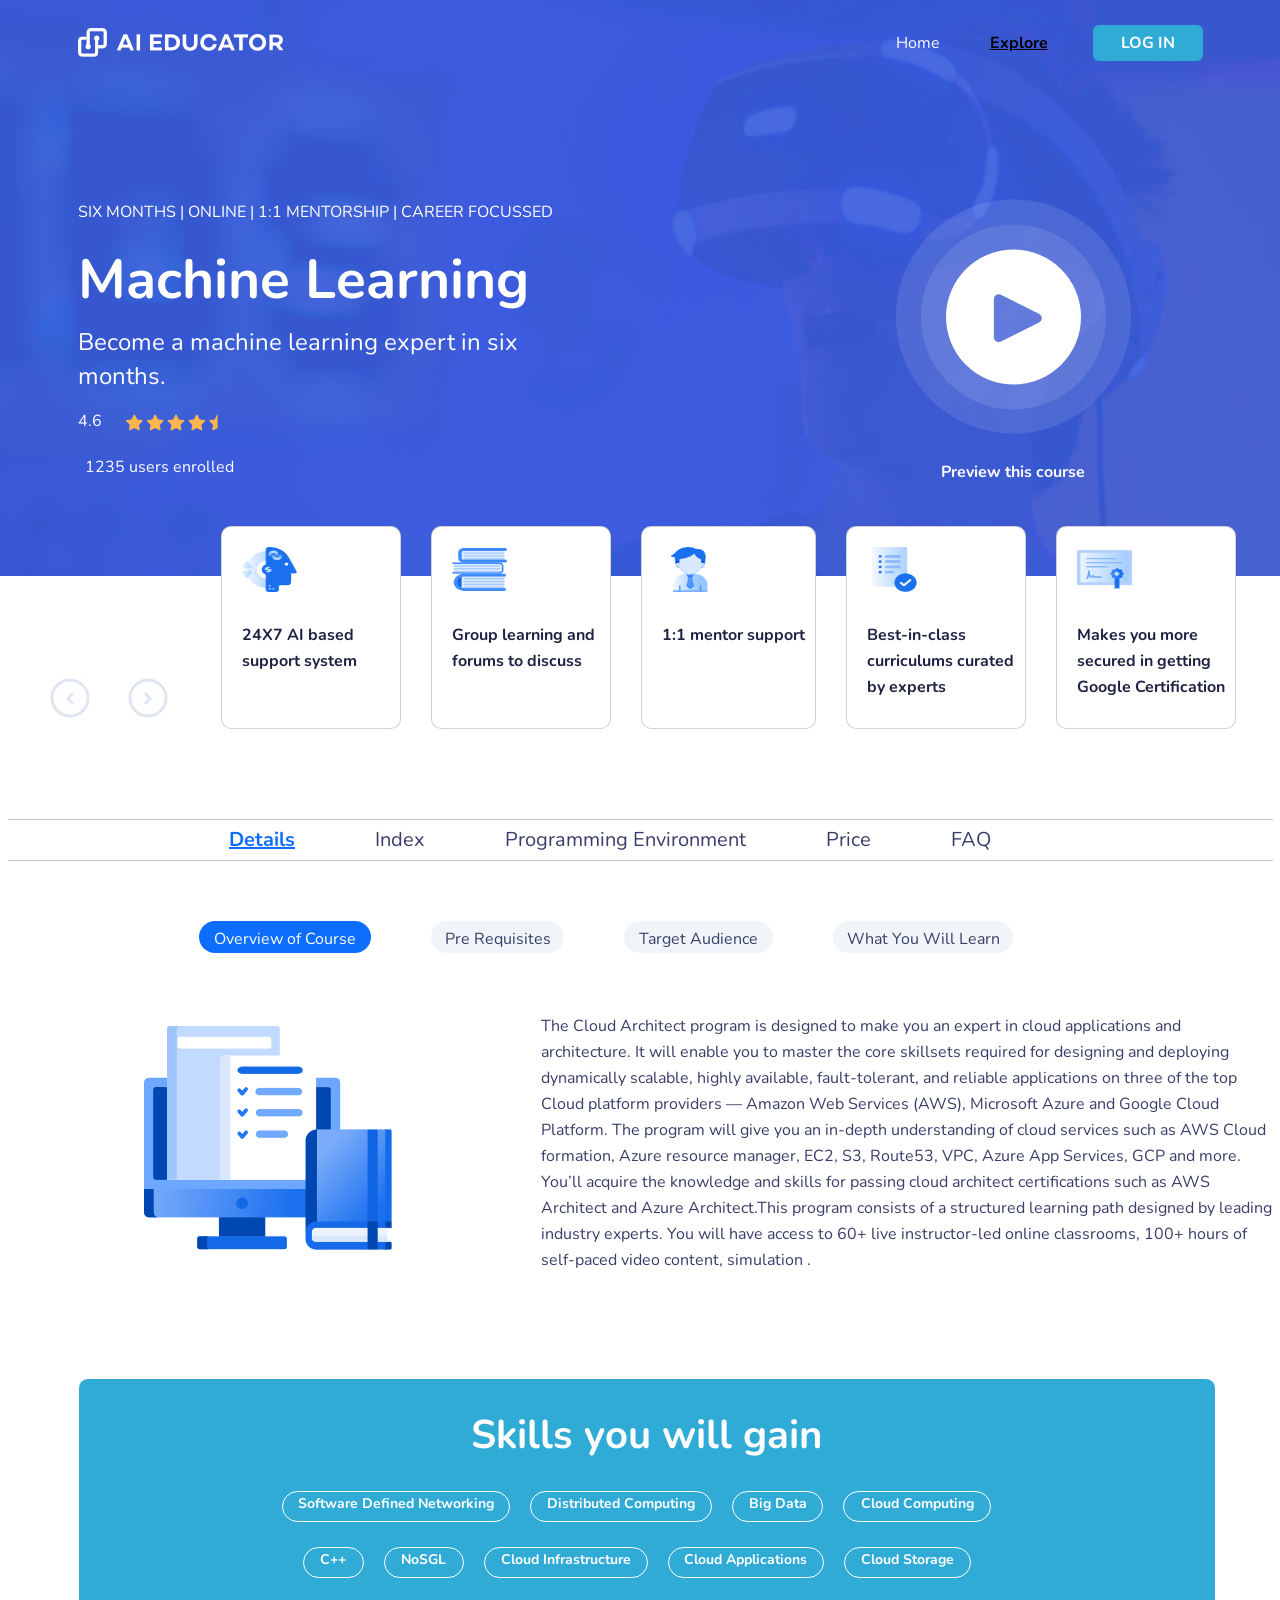
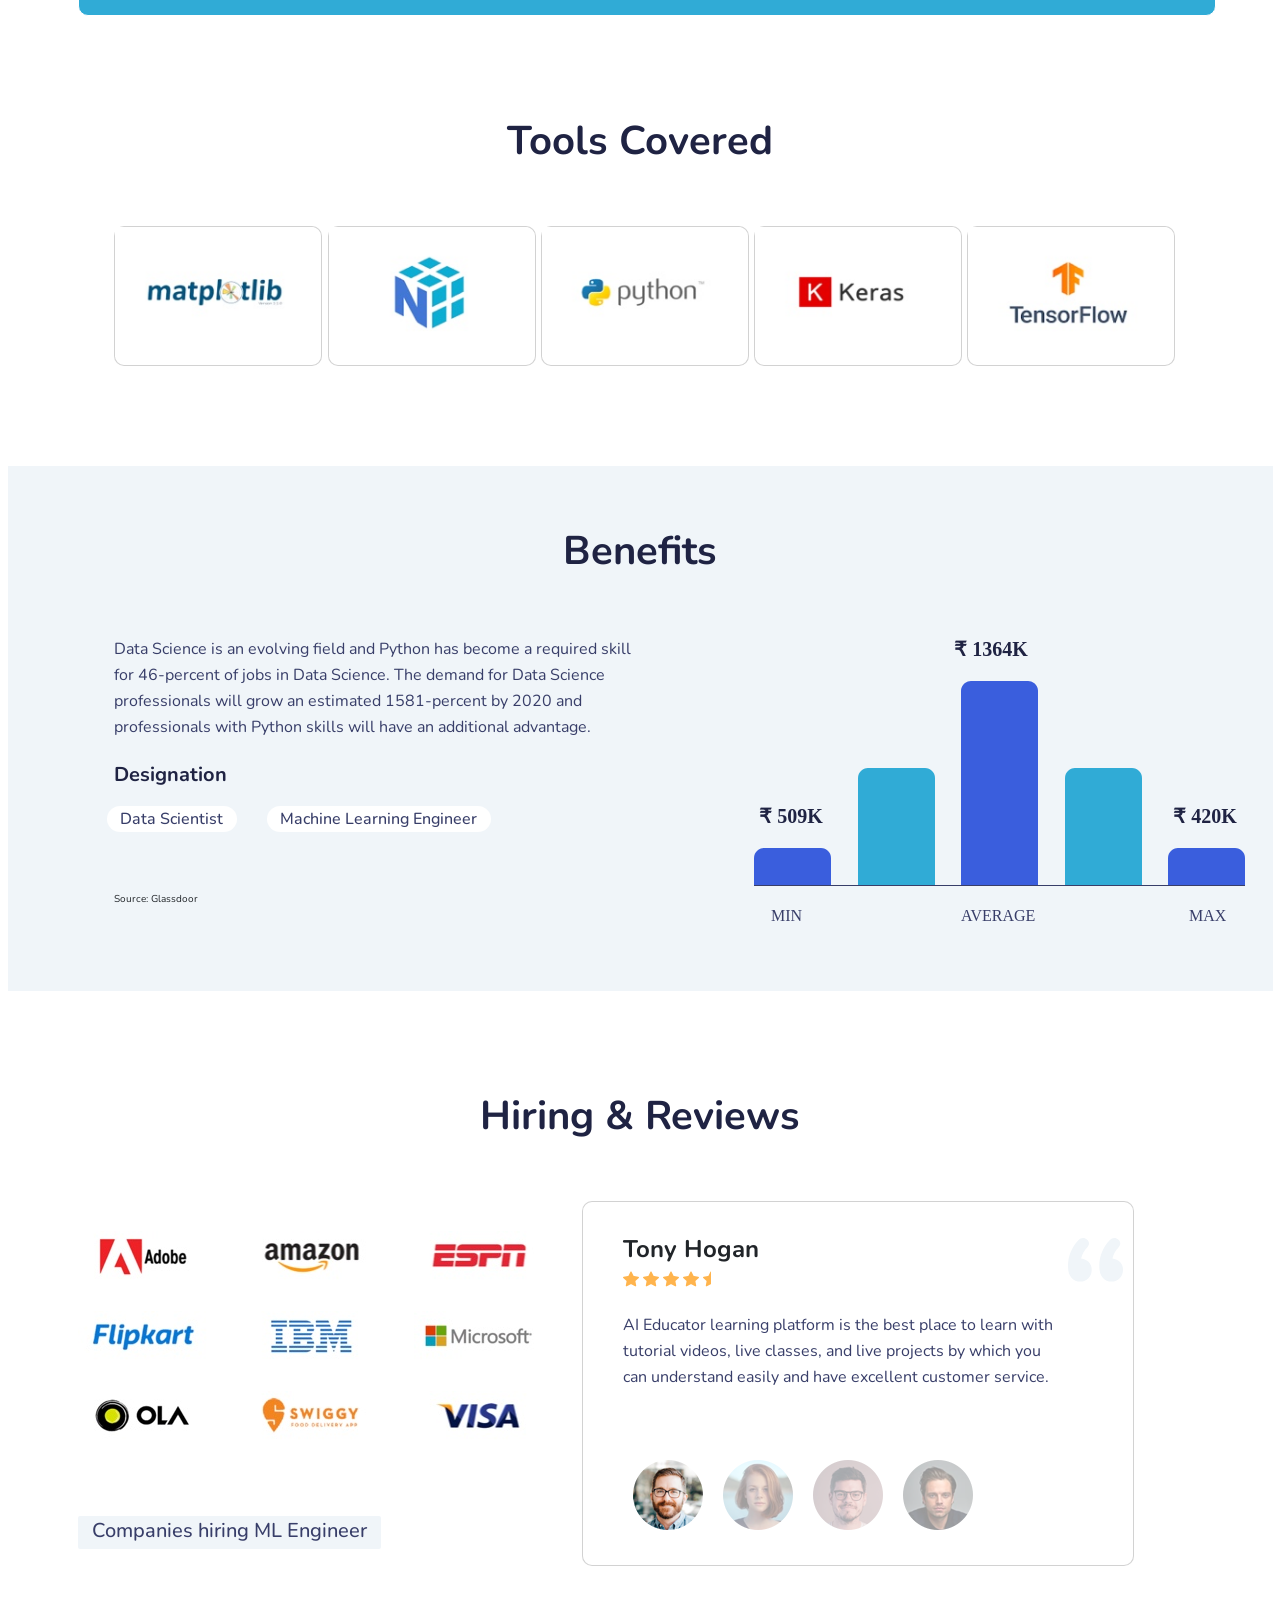
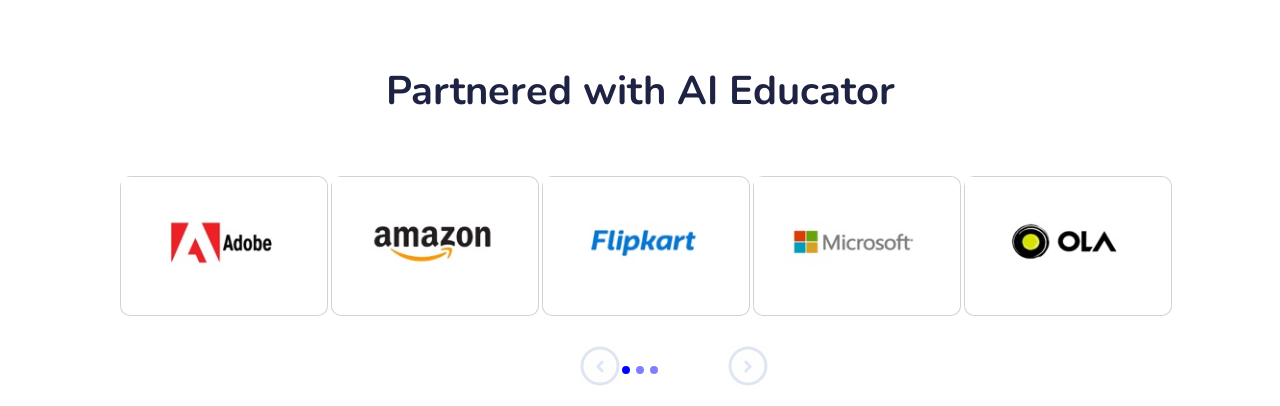
==== commit 605ec5b8: "completed" ====
--- a/index.html
+++ b/index.html
@@ -237,1335 +237,1375 @@
         <section class="tabs">
             <hr>
             <div class="row">
-
-                <ul class="nav nav-pills nrmlpills  justify-content-center" id="pills-tab" role="tablist">
-                    <li class="nav-item und " role="presentation">
-                        <a class="nav-link active details " id="pills-Details-tab" data-bs-toggle="pill"
-                            data-bs-target="#pills-Details" type="button" role="tab" aria-controls="pills-Details"
-                            aria-selected="true">Details</a>
-                    </li>
-                    <li class="nav-item und" role="presentation">
-                        <a class="nav-link remaintext " id="pills-Index-tab" data-bs-toggle="pill"
-                            data-bs-target="#pills-Index" type="button" role="tab" aria-controls="pills-Index"
-                            aria-selected="false">Index</a>
-                    </li>
-                    <li class="nav-item und" role="presentation">
-                        <a class="nav-link remaintext" id="pills-Programming-tab" data-bs-toggle="pill"
-                            data-bs-target="#pills-Programming" type="button" role="tab"
-                            aria-controls="pills-Programming" aria-selected="false">Programming
-                            Environment</a>
-                    </li>
-                    <li class="nav-item und" role="presentation">
-                        <a class="nav-link remaintext " id="pills-Price-tab" data-bs-toggle="pill"
-                            data-bs-target="#pills-Price" type="button" role="tab" aria-controls="pills-Price"
-                            aria-selected="false">Price</a>
-                    </li>
-                    <li class="nav-item und" role="presentation">
-                        <a class="nav-link remaintext " id="pills-FAQ-tab" data-bs-toggle="pill"
-                            data-bs-target="#pills-FAQ" type="button" role="tab" aria-controls="pills-FAQ"
-                            aria-selected="false">FAQ</a>
-                    </li>
-                </ul>
-                <hr>
-                <div class="tab-content" id="pills-tabContent">
-
-                    <!-- details tab contents -->
-
-                    <div class="tab-pane fade show active mt-5 pt-5" id="pills-Details" role="tabpanel"
-                        aria-labelledby="pills-Details-tab">
-                        <section>
-                            <div class="row">
-                                <ul class="nav nav-pills roundedpill justify-content-center" id="pills-tab"
-                                    role="tablist">
-                                    <li class="nav-item" role="presentation">
-                                        <button class="nav-link active button1 rounded-pill" id="pills-overview-tab"
-                                            data-bs-toggle="pill" data-bs-target="#pills-overview" type="button"
-                                            role="tab" aria-controls="pills-overview" aria-selected="true">
-                                            Overview of Course
-                                        </button>
-                                    </li>
-                                    <li class="nav-item" role="presentation">
-                                        <button class="nav-link button2 rounded-pill" id="pills-pre-tab"
-                                            data-bs-toggle="pill" data-bs-target="#pills-pre" type="button" role="tab"
-                                            aria-controls="pills-pre" aria-selected="false">
-                                            Pre Requisites
-                                        </button>
-                                    </li>
-                                    <li class="nav-item" role="presentation">
-                                        <button class="nav-link button2 button3 rounded-pill" id="pills-Target-tab"
-                                            data-bs-toggle="pill" data-bs-target="#pills-Target" type="button"
-                                            role="tab" aria-controls="pills-Target" aria-selected="false">
-                                            Target Audience
-                                        </button>
-                                    </li>
-                                    <li class="nav-item" role="presentation">
-                                        <button class="nav-link button2 button4 rounded-pill" id="pills-Learn-tab"
-                                            data-bs-toggle="pill" data-bs-target="#pills-Learn" type="button" role="tab"
-                                            aria-controls="pills-Learn" aria-selected="false">
-                                            What You Will Learn
-                                        </button>
-                                    </li>
-                                </ul>
-                                <div class="tab-content" id="pills-tabContent">
-
-                                    <!-- overview tab contents -->
-
-                                    <div class="tab-pane fade show active" id="pills-overview" role="tabpanel"
-                                        aria-labelledby="pills-overview-tab">
-                                        <div class="row justify-content-center mt-5 pt-5">
-                                            <div class="col-md-4">
-                                                <img src="img/course-overview_2021-05-13/course-overview.png"
-                                                    class="overview img-fluid" alt=" overview">
+                <div class="col-md-12">
+
+                    <ul class="nav nav-pills nrmlpills  justify-content-center" id="pills-tab" role="tablist">
+                        <li class="nav-item und " role="presentation">
+                            <a class="nav-link active details " id="pills-Details-tab" data-bs-toggle="pill"
+                                data-bs-target="#pills-Details" type="button" role="tab" aria-controls="pills-Details"
+                                aria-selected="true">Details</a>
+                        </li>
+                        <li class="nav-item und" role="presentation">
+                            <a class="nav-link remaintext " id="pills-Index-tab" data-bs-toggle="pill"
+                                data-bs-target="#pills-Index" type="button" role="tab" aria-controls="pills-Index"
+                                aria-selected="false">Index</a>
+                        </li>
+                        <li class="nav-item und" role="presentation">
+                            <a class="nav-link remaintext" id="pills-Programming-tab" data-bs-toggle="pill"
+                                data-bs-target="#pills-Programming" type="button" role="tab"
+                                aria-controls="pills-Programming" aria-selected="false">Programming
+                                Environment</a>
+                        </li>
+                        <li class="nav-item und" role="presentation">
+                            <a class="nav-link remaintext " id="pills-Price-tab" data-bs-toggle="pill"
+                                data-bs-target="#pills-Price" type="button" role="tab" aria-controls="pills-Price"
+                                aria-selected="false">Price</a>
+                        </li>
+                        <li class="nav-item und" role="presentation">
+                            <a class="nav-link remaintext " id="pills-FAQ-tab" data-bs-toggle="pill"
+                                data-bs-target="#pills-FAQ" type="button" role="tab" aria-controls="pills-FAQ"
+                                aria-selected="false">FAQ</a>
+                        </li>
+                    </ul>
+                    <hr>
+                    <div class="tab-content" id="pills-tabContent">
+
+                        <!-- details tab contents -->
+
+                        <div class="tab-pane fade show active mt-5 pt-5" id="pills-Details" role="tabpanel"
+                            aria-labelledby="pills-Details-tab">
+                            <section>
+                                <div class="row">
+                                    <ul class="nav nav-pills roundedpill justify-content-center" id="pills-tab"
+                                        role="tablist">
+                                        <li class="nav-item" role="presentation">
+                                            <button class="nav-link active button1 rounded-pill" id="pills-overview-tab"
+                                                data-bs-toggle="pill" data-bs-target="#pills-overview" type="button"
+                                                role="tab" aria-controls="pills-overview" aria-selected="true">
+                                                Overview of Course
+                                            </button>
+                                        </li>
+                                        <li class="nav-item" role="presentation">
+                                            <button class="nav-link button2 rounded-pill" id="pills-pre-tab"
+                                                data-bs-toggle="pill" data-bs-target="#pills-pre" type="button"
+                                                role="tab" aria-controls="pills-pre" aria-selected="false">
+                                                Pre Requisites
+                                            </button>
+                                        </li>
+                                        <li class="nav-item" role="presentation">
+                                            <button class="nav-link button2 button3 rounded-pill" id="pills-Target-tab"
+                                                data-bs-toggle="pill" data-bs-target="#pills-Target" type="button"
+                                                role="tab" aria-controls="pills-Target" aria-selected="false">
+                                                Target Audience
+                                            </button>
+                                        </li>
+                                        <li class="nav-item" role="presentation">
+                                            <button class="nav-link button2 button4 rounded-pill" id="pills-Learn-tab"
+                                                data-bs-toggle="pill" data-bs-target="#pills-Learn" type="button"
+                                                role="tab" aria-controls="pills-Learn" aria-selected="false">
+                                                What You Will Learn
+                                            </button>
+                                        </li>
+                                    </ul>
+                                    <div class="tab-content" id="pills-tabContent">
+
+                                        <!-- overview tab contents -->
+
+                                        <div class="tab-pane fade show active" id="pills-overview" role="tabpanel"
+                                            aria-labelledby="pills-overview-tab">
+                                            <div class="row justify-content-center mt-5 pt-5">
+                                                <div class="col-md-5 text-center">
+                                                    <img src="img/course-overview_2021-05-13/course-overview.png"
+                                                        class="overview img-fluid" alt=" overview">
+                                                </div>
+                                                <div class="col-md-7">
+                                                    <h5 class="cloud">The Cloud Architect program is designed to make
+                                                        you an
+                                                        expert in cloud
+                                                        applications and architecture. It will enable you
+                                                        to master the core skillsets required for designing and
+                                                        deploying
+                                                        dynamically
+                                                        scalable,
+                                                        highly
+                                                        available,
+                                                        fault-tolerant, and reliable applications on three of the top
+                                                        Cloud
+                                                        platform
+                                                        providers —
+                                                        Amazon
+                                                        Web Services (AWS),
+                                                        Microsoft Azure and Google Cloud Platform. The program will give
+                                                        you
+                                                        an in-depth
+                                                        understanding
+                                                        of cloud services such as
+                                                        AWS Cloud formation, Azure resource manager, EC2, S3, Route53,
+                                                        VPC,
+                                                        Azure App
+                                                        Services, GCP
+                                                        and
+                                                        more.
+                                                        You’ll acquire the knowledge and skills for passing cloud
+                                                        architect
+                                                        certifications
+                                                        such as
+                                                        AWS
+                                                        Architect and Azure
+                                                        Architect.This program consists of a structured learning path
+                                                        designed by leading
+                                                        industry
+                                                        experts. You will have access
+                                                        to 60+ live instructor-led online classrooms, 100+ hours of
+                                                        self-paced video
+                                                        content,
+                                                        simulation
+                                                        .</h5>
+                                                </div>
+                                            </div>
+                                        </div>
+
+                                        <!-- pre tab contents -->
+
+                                        <div class="tab-pane fade" id="pills-pre" role="tabpanel"
+                                            aria-labelledby="pills-pre-tab">
+                                            <div class="row justify-content-center align-items-center mt-5 pt-5">
+                                                <div class="col-md-5 text-center">
+                                                    <img src="img/pre-requisites_2021-05-16/pre-requisites.png"
+                                                        class="pre-requisites img-fluid" alt="pre-requisites">
+                                                </div>
+                                                <div class="col-md-7">
+                                                    <ul>
+                                                        <li>
+                                                            <h5 class="cloud">There are no technical prerequisites.</h5>
+                                                        </li>
+                                                        <li>
+                                                            <h5 class="cloud">A PC or MAC with internet connection.</h5>
+                                                        </li>
+                                                    </ul>
+                                                </div>
+                                            </div>
+                                        </div>
+
+                                        <!-- Taregt tab contents -->
+
+                                        <div class="tab-pane fade" id="pills-Target" role="tabpanel"
+                                            aria-labelledby="pills-Target-tab">
+                                            <div class="row justify-content-center align-items-center pt-5 mt-5">
+                                                <div class="col-md-5 text-center">
+                                                    <img src="img/target-audience_2021-05-16/target-audience.png"
+                                                        class="Target img-fluid" alt="Target">
+                                                </div>
+                                                <div class="col-md-7">
+                                                    <ul>
+                                                        <li>
+                                                            <h5 class="cloud">This introduction to Cloud Computing will
+                                                                help
+                                                                anyone who is
+                                                                in, or getting into professional IT</h5>
+                                                        </li>
+                                                        <li>
+                                                            <h5 class="cloud">Data Scientist, Developers, Architects,
+                                                                Operational, Managers,
+                                                                CIO's: this course is for you all.</h5>
+                                                        </li>
+                                                        <li>
+                                                            <h5 class="cloud">If you have previous experience of the
+                                                                cloud,
+                                                                you might learn
+                                                                something about the broadness
+                                                                of the topic.</h5>
+                                                        </li>
+
+                                                    </ul>
+                                                </div>
+                                            </div>
+                                        </div>
+
+                                        <!-- learn tab contents -->
+
+                                        <div class="tab-pane fade" id="pills-Learn" role="tabpanel"
+                                            aria-labelledby="pills-Learn-tab">
+                                            <div class="row justify-content-center mt-5 pt-5">
+                                                <div class="col-md-5 text-center">
+                                                    <img src="img/you-will-learn_2021-05-16/you-will-learn.png"
+                                                        class="learn img-fluid" alt="learn">
+                                                </div>
+                                                <div class="col-md-7">
+                                                    <ul>
+                                                        <li>
+                                                            <h5 class="cloud">Have a fundamental understanding of the
+                                                                Python
+                                                                programming
+                                                                language.</h5>
+                                                        </li>
+                                                        <li>
+                                                            <h5 class="cloud">Have the skills and understanding of
+                                                                Python to
+                                                                confidently
+                                                                apply for Python programming jobs.</h5>
+                                                        </li>
+                                                        <li>
+                                                            <h5 class="cloud">Acquire the pre-requisite Python skills to
+                                                                move into specific
+                                                                branches - Machine Learning,
+                                                                Data Science, etc.</h5>
+                                                        </li>
+                                                        <li>
+                                                            <h5 class="cloud">Learn Python from experienced professional
+                                                                software
+                                                                developers.</h5>
+                                                        </li>
+                                                        <li>
+                                                            <h5 class="cloud">Add the Python Object-Oriented Programming
+                                                                (OOP) skills to
+                                                                your résume.</h5>
+                                                        </li>
+                                                        <li>
+                                                            <h5 class="cloud">Use Python for Data Science and Machine
+                                                                Learning</h5>
+                                                        </li>
+                                                        <li>
+                                                            <h5 class="cloud">Learn to use NumPy for Numerical Data</h5>
+                                                        </li>
+                                                        <li>
+                                                            <h5 class="cloud">Learn to use Pandas for Data Analysis</h5>
+                                                        </li>
+                                                        <li>
+                                                            <h5 class="cloud">Learn to use Matplotlib for Python
+                                                                Plotting
+                                                            </h5>
+                                                        </li>
+                                                        <li>
+                                                            <h5 class="cloud">Understand the intuition behind Artificial
+                                                                Neural Networks
+                                                            </h5>
+                                                        </li>
+                                                        <li>
+                                                            <h5 class="cloud">Build artificial neural networks with
+                                                                Tensorflow and Keras
+                                                            </h5>
+                                                        </li>
+                                                        <li>
+                                                            <h5 class="cloud">Add the Python Object-Oriented Programming
+                                                                (OOP) skills to
+                                                                your résume.</h5>
+                                                        </li>
+                                                        <li>
+                                                            <h5 class="cloud">Apply Artificial Neural Networks in
+                                                                practice
+                                                            </h5>
+                                                        </li>
+                                                        <li>
+                                                            <h5 class="cloud">Understand the intuition behind
+                                                                Convolutional
+                                                                Neural Networks
+                                                            </h5>
+                                                        </li>
+                                                        <li>
+                                                            <h5 class="cloud">Apply Convolutional Neural Networks in
+                                                                practice using
+                                                                tensorflow2.x</h5>
+                                                        </li>
+                                                        <li>
+                                                            <h5 class="cloud">Understand the intuition behind Recurrent
+                                                                Neural Networks</h5>
+                                                        </li>
+                                                        <li>
+                                                            <h5 class="cloud">Apply Recurrent Neural Networks in
+                                                                practice
+                                                                using
+                                                                tensorflow2.x</h5>
+                                                        </li>
+                                                    </ul>
+                                                </div>
+                                            </div>
+                                        </div>
+                                    </div>
+                                </div>
+
+                            </section>
+
+                            <!-- enf of tabs section -->
+
+                            <section>
+                                <div class="skills">
+                                    <h2 class="gain">Skills you will gain</h2>
+                                    <div class="row justify-content-center">
+                                        <div class="col-md-3 skillbox rounded-pill">
+                                            <h6 class="Tags">Software Defined Networking</h6>
+                                        </div>
+                                        <div class="col-md-3 skillbox rounded-pill" style="width:182px ;">
+                                            <h6 class="Tags">Distributed Computing</h6>
+                                        </div>
+                                        <div class="col-md-3 skillbox rounded-pill" style="width: 91px;">
+                                            <h6 class="Tags">Big Data</h6>
+                                        </div>
+                                        <div class="col-md-3 skillbox rounded-pill" style="width:148px ;">
+                                            <h6 class="Tags">Cloud Computing</h6>
+                                        </div>
+                                    </div>
+                                    <div class="row justify-content-center" style="margin-bottom: 12px;">
+                                        <div class="col-md-2 skillbox rounded-pill" style="width:61px ;">
+                                            <h6 class="Tags">C++</h6>
+                                        </div>
+                                        <div class="col-md-2 skillbox rounded-pill" style="width:80px ;">
+                                            <h6 class="Tags">NoSGL</h6>
+                                        </div>
+                                        <div class="col-md-3 skillbox rounded-pill" style="width: 164px;">
+                                            <h6 class="Tags">Cloud Infrastructure</h6>
+                                        </div>
+                                        <div class="col-md-3 skillbox rounded-pill" style="width:156px ;">
+                                            <h6 class="Tags">Cloud Applications</h6>
+                                        </div>
+                                        <div class="col-md-2 skillbox rounded-pill" style="width:127px ;">
+                                            <h6 class="Tags">Cloud Storage</h6>
+                                        </div>
+
+                                    </div>
+
+                                </div>
+                            </section>
+
+                            <!-- end of skill sections -->
+
+                            <section style="margin-top: 100px;">
+                                <h2 class="tools text-center">
+                                    Tools Covered
+                                </h2>
+                                <div id="carouselExampleControls" class="carousel slide" data-bs-ride="carousel">
+                                    <div class="carousel-inner">
+                                        <div class="carousel-item active">
+                                            <div class="row justify-content-center">
+                                                <div class="col-md-1"></div>
+                                                <div class="col-md-2">
+                                                    <div class="card cards1">
+                                                        <img src="img/matplotli_2021-05-12/matplotli.jpg"
+                                                            class="card-img-top caimg img-fluid" alt="matplotli">
+                                                    </div>
+                                                </div>
+                                                <div class="col-md-2">
+                                                    <div class="card cards1">
+                                                        <img src="img/n_2021-05-12/n.jpg"
+                                                            class="card-img-top caimg img-fluid" alt="n_2021-05-12">
+                                                    </div>
+                                                </div>
+
+                                                <div class="col-md-2">
+                                                    <div class="card cards1">
+                                                        <img src="img/python_2021-05-12/python.jpg"
+                                                            class="card-img-top caimg img-fluid" alt="python">
+                                                    </div>
+                                                </div>
+
+                                                <div class="col-md-2">
+                                                    <div class="card cards1">
+                                                        <img src="img/keras_2021-05-12/keras.jpg"
+                                                            class="card-img-top caimg img-fluid" alt="keras">
+                                                    </div>
+                                                </div>
+                                                <div class="col-md-2">
+                                                    <div class="card cards1">
+                                                        <img src="img/tensorflow_2021-05-12/tensorflow.jpg"
+                                                            class="card-img-top caimg img-fluid" alt="tensorflow">
+                                                    </div>
+                                                </div>
+                                                <div class="col-md-1"></div>
+
+                                            </div>
+                                        </div>
+                                        <div class="carousel-item">
+                                            <div class="row justify-content-center">
+                                                <div class="col-md-1"></div>
+                                                <div class="col-md-2">
+                                                    <div class="card cards1">
+                                                        <img src="img/matplotli_2021-05-12/matplotli.jpg"
+                                                            class="card-img-top caimg img-fluid" alt="matplotli">
+                                                    </div>
+                                                </div>
+                                                <div class="col-md-2">
+                                                    <div class="card cards1">
+                                                        <img src="img/n_2021-05-12/n.jpg"
+                                                            class="card-img-top caimg img-fluid" alt="n_2021-05-12">
+                                                    </div>
+                                                </div>
+
+                                                <div class="col-md-2">
+                                                    <div class="card cards1">
+                                                        <img src="img/python_2021-05-12/python.jpg"
+                                                            class="card-img-top caimg img-fluid" alt="python">
+                                                    </div>
+                                                </div>
+
+                                                <div class="col-md-2">
+                                                    <div class="card cards1">
+                                                        <img src="img/keras_2021-05-12/keras.jpg"
+                                                            class="card-img-top caimg img-fluid" alt="keras">
+                                                    </div>
+                                                </div>
+                                                <div class="col-md-2">
+                                                    <div class="card cards1">
+                                                        <img src="img/tensorflow_2021-05-12/tensorflow.jpg"
+                                                            class="card-img-top caimg img-fluid" alt="tensorflow">
+                                                    </div>
+                                                </div>
+                                                <div class="col-md-1"></div>
+                                            </div>
+                                        </div>
+                                        <div class="carousel-item">
+                                            <div class="row justify-content-center">
+                                                <div class="col-md-1"></div>
+                                                <div class="col-md-2">
+                                                    <div class="card cards1">
+                                                        <img src="img/matplotli_2021-05-12/matplotli.jpg"
+                                                            class="card-img-top caimg img-fluid" alt="matplotli">
+                                                    </div>
+                                                </div>
+                                                <div class="col-md-2">
+                                                    <div class="card cards1">
+                                                        <img src="img/n_2021-05-12/n.jpg"
+                                                            class="card-img-top caimg img-fluid" alt="n_2021-05-12">
+                                                    </div>
+                                                </div>
+
+                                                <div class="col-md-2">
+                                                    <div class="card cards1">
+                                                        <img src="img/python_2021-05-12/python.jpg"
+                                                            class="card-img-top caimg img-fluid" alt="python">
+                                                    </div>
+                                                </div>
+
+                                                <div class="col-md-2">
+                                                    <div class="card cards1">
+                                                        <img src="img/keras_2021-05-12/keras.jpg"
+                                                            class="card-img-top caimg img-fluid" alt="keras">
+                                                    </div>
+                                                </div>
+                                                <div class="col-md-2">
+                                                    <div class="card cards1">
+                                                        <img src="img/tensorflow_2021-05-12/tensorflow.jpg"
+                                                            class="card-img-top caimg img-fluid" alt="tensorflow">
+                                                    </div>
+                                                </div>
+                                                <div class="col-md-1"></div>
+                                            </div>
+                                        </div>
+                                    </div>
+                                    <button class="carousel-control-prev carprev" type="button"
+                                        data-bs-target="#carouselExampleControls" data-bs-slide="prev">
+                                        <span class="carousel-control-prev-icon" aria-hidden="true"></span>
+                                        <span class="visually-hidden">Previous</span>
+                                    </button>
+                                    <button class="carousel-control-next carprev" type="button"
+                                        data-bs-target="#carouselExampleControls" data-bs-slide="next">
+                                        <span class="carousel-control-next-icon" aria-hidden="true"></span>
+                                        <span class="visually-hidden">Next</span>
+                                    </button>
+                                </div>
+
+                            </section>
+
+                            <!-- enf of tools carousel sections -->
+
+                            <section class="benefits">
+                                <div class="text-center">
+                                    <h2 class="tools" style="padding-top:60px"> Benefits</h2>
+                                </div>
+                                <div class="row justify-content-center">
+                                    <div class="col-md-1"></div>
+                                    <div class="col-md-5">
+                                        <h5 class="data">Data Science is an evolving field and Python has become a
+                                            required
+                                            skill for
+                                            46-percent
+                                            of jobs in Data Science. The
+                                            demand for Data Science professionals will grow an estimated 1581-percent by
+                                            2020 and
+                                            professionals
+                                            with Python skills
+                                            will have an additional advantage.</h5>
+                                        <h4 class="des">Designation</h4>
+                                        <div class="row">
+                                            <div class="col-md-5 mt-2 me-5 data1 rounded-pill">
+                                                <h5 class=" text-center h5text mb-0">Data Scientist</h5>
+                                            </div>
+                                            <div class="col-md-7 mt-2 data2 rounded-pill">
+                                                <h5 class=" text-center h5text mb-0">Machine Learning Engineer</h5>
+                                            </div>
+                                        </div>
+                                        <p class="mt-5 pt-5">Source: Glassdoor</p>
+                                    </div>
+                                    <div class="col-md-1"></div>
+                                    <div class="col-md-5">
+                                        <img src="img/graph.svg" class="img-fluid" style="padding-bottom:60px;" alt="">
+                                    </div>
+                                </div>
+
+                            </section>
+                            <section class="hiring">
+                                <div>
+                                    <h2 class="tools text-center">
+                                        Hiring & Reviews
+                                    </h2>
+                                    <div style="margin-left: 70px;">
+                                        <div class="row">
+                                            <div class="col-md-5">
+                                                <div class="row brand">
+                                                    <div class="col-md-4">
+                                                        <img src="img/hiring/adobe_2021-05-12/adobe.jpg" alt="">
+                                                    </div>
+                                                    <div class="col-md-4">
+                                                        <img src="img/hiring/amazon_2021-05-12/amazon.jpg" alt="">
+                                                    </div>
+                                                    <div class="col-md-4">
+                                                        <img src="img/hiring/espn_2021-05-12/espn.jpg" alt="">
+                                                    </div>
+                                                </div>
+                                                <div class="row brand">
+                                                    <div class="col-md-4">
+                                                        <img src="img/hiring/flipkart_2021-05-12/flipkart.jpg" alt="">
+                                                    </div>
+                                                    <div class="col-md-4">
+                                                        <img src="img/hiring/ibm_2021-05-12/ibm.jpg" alt="">
+                                                    </div>
+                                                    <div class="col-md-4">
+                                                        <img src="img/hiring/microsoft_2021-05-12/microsoft.jpg" alt="">
+                                                    </div>
+                                                </div>
+                                                <div class="row brand">
+                                                    <div class="col-md-4">
+                                                        <img src="img/hiring/ola_2021-05-12/ola.jpg" alt="">
+                                                    </div>
+                                                    <div class="col-md-4">
+                                                        <img src="img/hiring/swiggy_2021-05-12/swiggy.jpg" alt="">
+                                                    </div>
+                                                    <div class="col-md-4">
+                                                        <img src="img/hiring/visa_2021-05-12/visa.jpg" alt="">
+                                                    </div>
+                                                </div>
+                                                <div class="hiringrec text-center">
+                                                    <h4 class="h4text mb-0 ">Companies hiring ML Engineer</h4>
+
+                                                </div>
+
                                             </div>
                                             <div class="col-md-7">
-                                                <h5 class="cloud">The Cloud Architect program is designed to make you an
-                                                    expert in cloud
-                                                    applications and architecture. It will enable you
-                                                    to master the core skillsets required for designing and deploying
-                                                    dynamically
-                                                    scalable,
-                                                    highly
-                                                    available,
-                                                    fault-tolerant, and reliable applications on three of the top Cloud
-                                                    platform
-                                                    providers —
-                                                    Amazon
-                                                    Web Services (AWS),
-                                                    Microsoft Azure and Google Cloud Platform. The program will give you
-                                                    an in-depth
-                                                    understanding
-                                                    of cloud services such as
-                                                    AWS Cloud formation, Azure resource manager, EC2, S3, Route53, VPC,
-                                                    Azure App
-                                                    Services, GCP
-                                                    and
-                                                    more.
-                                                    You’ll acquire the knowledge and skills for passing cloud architect
-                                                    certifications
-                                                    such as
-                                                    AWS
-                                                    Architect and Azure
-                                                    Architect.This program consists of a structured learning path
-                                                    designed by leading
-                                                    industry
-                                                    experts. You will have access
-                                                    to 60+ live instructor-led online classrooms, 100+ hours of
-                                                    self-paced video
-                                                    content,
-                                                    simulation
-                                                    .</h5>
-                                            </div>
-                                        </div>
-                                    </div>
-
-                                    <!-- pre tab contents -->
-
-                                    <div class="tab-pane fade" id="pills-pre" role="tabpanel"
-                                        aria-labelledby="pills-pre-tab">
-                                        <div class="row justify-content-center align-items-center mt-5 pt-5">
-                                            <div class="col-md-4">
-                                                <img src="img/pre-requisites_2021-05-16/pre-requisites.png"
-                                                    class="pre-requisites img-fluid" alt="pre-requisites">
-                                            </div>
-                                            <div class="col-md-7">
-                                                <ul>
-                                                    <li>
-                                                        <h5 class="cloud">There are no technical prerequisites.</h5>
-                                                    </li>
-                                                    <li>
-                                                        <h5 class="cloud">A PC or MAC with internet connection.</h5>
-                                                    </li>
-                                                </ul>
-                                            </div>
-                                        </div>
-                                    </div>
-
-                                    <!-- Taregt tab contents -->
-
-                                    <div class="tab-pane fade" id="pills-Target" role="tabpanel"
-                                        aria-labelledby="pills-Target-tab">
-                                        <div class="row justify-content-center align-items-center pt-5 mt-5">
-                                            <div class="col-md-4">
-                                                <img src="img/target-audience_2021-05-16/target-audience.png"
-                                                    class="Target img-fluid" alt="Target">
-                                            </div>
-                                            <div class="col-md-7">
-                                                <ul>
-                                                    <li>
-                                                        <h5 class="cloud">This introduction to Cloud Computing will help
-                                                            anyone who is
-                                                            in, or getting into professional IT</h5>
-                                                    </li>
-                                                    <li>
-                                                        <h5 class="cloud">Data Scientist, Developers, Architects,
-                                                            Operational, Managers,
-                                                            CIO's: this course is for you all.</h5>
-                                                    </li>
-                                                    <li>
-                                                        <h5 class="cloud">If you have previous experience of the cloud,
-                                                            you might learn
-                                                            something about the broadness
-                                                            of the topic.</h5>
-                                                    </li>
-
-                                                </ul>
-                                            </div>
-                                        </div>
-                                    </div>
-
-                                    <!-- learn tab contents -->
-
-                                    <div class="tab-pane fade" id="pills-Learn" role="tabpanel"
-                                        aria-labelledby="pills-Learn-tab">
-                                        <div class="row justify-content-center mt-5 pt-5">
-                                            <div class="col-lg-4 col-md-4 col-sm-8">
-                                                <img src="img/you-will-learn_2021-05-16/you-will-learn.png"
-                                                    class="learn img-fluid" alt="learn">
-                                            </div>
-                                            <div class="col-md-7">
-                                                <ul>
-                                                    <li>
-                                                        <h5 class="cloud">Have a fundamental understanding of the Python
-                                                            programming
-                                                            language.</h5>
-                                                    </li>
-                                                    <li>
-                                                        <h5 class="cloud">Have the skills and understanding of Python to
-                                                            confidently
-                                                            apply for Python programming jobs.</h5>
-                                                    </li>
-                                                    <li>
-                                                        <h5 class="cloud">Acquire the pre-requisite Python skills to
-                                                            move into specific
-                                                            branches - Machine Learning,
-                                                            Data Science, etc.</h5>
-                                                    </li>
-                                                    <li>
-                                                        <h5 class="cloud">Learn Python from experienced professional
-                                                            software
-                                                            developers.</h5>
-                                                    </li>
-                                                    <li>
-                                                        <h5 class="cloud">Add the Python Object-Oriented Programming
-                                                            (OOP) skills to
-                                                            your résume.</h5>
-                                                    </li>
-                                                    <li>
-                                                        <h5 class="cloud">Use Python for Data Science and Machine
-                                                            Learning</h5>
-                                                    </li>
-                                                    <li>
-                                                        <h5 class="cloud">Learn to use NumPy for Numerical Data</h5>
-                                                    </li>
-                                                    <li>
-                                                        <h5 class="cloud">Learn to use Pandas for Data Analysis</h5>
-                                                    </li>
-                                                    <li>
-                                                        <h5 class="cloud">Learn to use Matplotlib for Python Plotting
-                                                        </h5>
-                                                    </li>
-                                                    <li>
-                                                        <h5 class="cloud">Understand the intuition behind Artificial
-                                                            Neural Networks
-                                                        </h5>
-                                                    </li>
-                                                    <li>
-                                                        <h5 class="cloud">Build artificial neural networks with
-                                                            Tensorflow and Keras
-                                                        </h5>
-                                                    </li>
-                                                    <li>
-                                                        <h5 class="cloud">Add the Python Object-Oriented Programming
-                                                            (OOP) skills to
-                                                            your résume.</h5>
-                                                    </li>
-                                                    <li>
-                                                        <h5 class="cloud">Apply Artificial Neural Networks in practice
-                                                        </h5>
-                                                    </li>
-                                                    <li>
-                                                        <h5 class="cloud">Understand the intuition behind Convolutional
-                                                            Neural Networks
-                                                        </h5>
-                                                    </li>
-                                                    <li>
-                                                        <h5 class="cloud">Apply Convolutional Neural Networks in
-                                                            practice using
-                                                            tensorflow2.x</h5>
-                                                    </li>
-                                                    <li>
-                                                        <h5 class="cloud">Understand the intuition behind Recurrent
-                                                            Neural Networks</h5>
-                                                    </li>
-                                                    <li>
-                                                        <h5 class="cloud">Apply Recurrent Neural Networks in practice
-                                                            using
-                                                            tensorflow2.x</h5>
-                                                    </li>
-                                                </ul>
-                                            </div>
-                                        </div>
-                                    </div>
-                                </div>
-                            </div>
-
-                        </section>
-
-                        <!-- enf of tabs section -->
-
-                        <section>
-                            <div class="skills">
-                                <h2 class="gain">Skills you will gain</h2>
-                                <div class="row justify-content-center">
-                                    <div class="col-md-2 skillbox rounded-pill">
-                                        <h6 class="Tags">Software Defined Networking</h6>
-                                    </div>
-                                    <div class="col-md-2 skillbox rounded-pill" style="width:182px ;">
-                                        <h6 class="Tags">Distributed Computing</h6>
-                                    </div>
-                                    <div class="col-md-2 skillbox rounded-pill" style="width: 91px;">
-                                        <h6 class="Tags">Big Data</h6>
-                                    </div>
-                                    <div class="col-md-2 skillbox rounded-pill" style="width:148px ;">
-                                        <h6 class="Tags">Cloud Computing</h6>
-                                    </div>
-                                </div>
-                                <div class="row justify-content-center" style="margin-bottom: 12px;">
-                                    <div class="col-md-2 skillbox rounded-pill" style="width:61px ;">
-                                        <h6 class="Tags">C++</h6>
-                                    </div>
-                                    <div class="col-md-2 skillbox rounded-pill" style="width:80px ;">
-                                        <h6 class="Tags">NoSGL</h6>
-                                    </div>
-                                    <div class="col-md-2 skillbox rounded-pill" style="width: 164px;">
-                                        <h6 class="Tags">Cloud Infrastructure</h6>
-                                    </div>
-                                    <div class="col-md-2 skillbox rounded-pill" style="width:156px ;">
-                                        <h6 class="Tags">Cloud Applications</h6>
-                                    </div>
-                                    <div class="col-md-2 skillbox rounded-pill" style="width:127px ;">
-                                        <h6 class="Tags">Cloud Storage</h6>
-                                    </div>
-                                </div>
-
-                            </div>
-                        </section>
-
-                        <!-- end of skill sections -->
-
-                        <section style="margin-top: 100px;">
-                            <h2 class="tools text-center">
-                                Tools Covered
-                            </h2>
-                            <div id="carouselExampleControls" class="carousel slide" data-bs-ride="carousel">
-                                <div class="carousel-inner">
-                                    <div class="carousel-item active">
-                                        <div class="row justify-content-center">
-                                            <div class="col-md-2">
-                                                <div class="card cards1">
-                                                    <img src="img/matplotli_2021-05-12/matplotli.jpg"
-                                                        class="card-img-top caimg img-fluid" alt="matplotli">
-                                                </div>
-                                            </div>
-                                            <div class="col-md-2">
-                                                <div class="card cards1">
-                                                    <img src="img/n_2021-05-12/n.jpg"
-                                                        class="card-img-top caimg img-fluid" alt="n_2021-05-12">
-                                                </div>
-                                            </div>
-
-                                            <div class="col-md-2">
-                                                <div class="card cards1">
-                                                    <img src="img/python_2021-05-12/python.jpg"
-                                                        class="card-img-top caimg img-fluid" alt="python">
-                                                </div>
-                                            </div>
-
-                                            <div class="col-md-2">
-                                                <div class="card cards1">
-                                                    <img src="img/keras_2021-05-12/keras.jpg"
-                                                        class="card-img-top caimg img-fluid" alt="keras">
-                                                </div>
-                                            </div>
-                                            <div class="col-md-2">
-                                                <div class="card cards1">
-                                                    <img src="img/tensorflow_2021-05-12/tensorflow.jpg"
-                                                        class="card-img-top caimg img-fluid" alt="tensorflow">
-                                                </div>
-                                            </div>
-
-                                        </div>
-                                    </div>
-                                    <div class="carousel-item">
-                                        <div class="row justify-content-center">
-                                            <div class="col-md-2">
-                                                <div class="card cards1">
-                                                    <img src="img/matplotli_2021-05-12/matplotli.jpg"
-                                                        class="card-img-top caimg img-fluid" alt="matplotli">
-                                                </div>
-                                            </div>
-                                            <div class="col-md-2">
-                                                <div class="card cards1">
-                                                    <img src="img/n_2021-05-12/n.jpg"
-                                                        class="card-img-top caimg img-fluid" alt="n_2021-05-12">
-                                                </div>
-                                            </div>
-
-                                            <div class="col-md-2">
-                                                <div class="card cards1">
-                                                    <img src="img/python_2021-05-12/python.jpg"
-                                                        class="card-img-top caimg img-fluid" alt="python">
-                                                </div>
-                                            </div>
-
-                                            <div class="col-md-2">
-                                                <div class="card cards1">
-                                                    <img src="img/keras_2021-05-12/keras.jpg"
-                                                        class="card-img-top caimg img-fluid" alt="keras">
-                                                </div>
-                                            </div>
-                                            <div class="col-md-2">
-                                                <div class="card cards1">
-                                                    <img src="img/tensorflow_2021-05-12/tensorflow.jpg"
-                                                        class="card-img-top caimg img-fluid" alt="tensorflow">
-                                                </div>
-                                            </div>
-
-                                        </div>
-                                    </div>
-                                    <div class="carousel-item">
-                                        <div class="row justify-content-center">
-                                            <div class="col-md-2">
-                                                <div class="card cards1">
-                                                    <img src="img/matplotli_2021-05-12/matplotli.jpg"
-                                                        class="card-img-top caimg img-fluid" alt="matplotli">
-                                                </div>
-                                            </div>
-                                            <div class="col-md-2">
-                                                <div class="card cards1">
-                                                    <img src="img/n_2021-05-12/n.jpg"
-                                                        class="card-img-top caimg img-fluid" alt="n_2021-05-12">
-                                                </div>
-                                            </div>
-
-                                            <div class="col-md-2">
-                                                <div class="card cards1">
-                                                    <img src="img/python_2021-05-12/python.jpg"
-                                                        class="card-img-top caimg img-fluid" alt="python">
-                                                </div>
-                                            </div>
-
-                                            <div class="col-md-2">
-                                                <div class="card cards1">
-                                                    <img src="img/keras_2021-05-12/keras.jpg"
-                                                        class="card-img-top caimg img-fluid" alt="keras">
-                                                </div>
-                                            </div>
-                                            <div class="col-md-2">
-                                                <div class="card cards1">
-                                                    <img src="img/tensorflow_2021-05-12/tensorflow.jpg"
-                                                        class="card-img-top caimg img-fluid" alt="tensorflow">
-                                                </div>
-                                            </div>
-
-                                        </div>
-                                    </div>
-                                </div>
-                                <button class="carousel-control-prev carprev" type="button"
-                                    data-bs-target="#carouselExampleControls" data-bs-slide="prev">
-                                    <span class="carousel-control-prev-icon" aria-hidden="true"></span>
-                                    <span class="visually-hidden">Previous</span>
-                                </button>
-                                <button class="carousel-control-next carprev" type="button"
-                                    data-bs-target="#carouselExampleControls" data-bs-slide="next">
-                                    <span class="carousel-control-next-icon" aria-hidden="true"></span>
-                                    <span class="visually-hidden">Next</span>
-                                </button>
-                            </div>
-
-                        </section>
-
-                        <!-- enf of tools carousel sections -->
-
-                        <section class="benefits">
-                            <div class="text-center">
-                                <h2 class="tools" style="padding-top:60px"> Benefits</h2>
-                            </div>
-                            <div class="row justify-content-center">
-                                <div class="col-md-5">
-                                    <h5 class="data">Data Science is an evolving field and Python has become a required
-                                        skill for
-                                        46-percent
-                                        of jobs in Data Science. The
-                                        demand for Data Science professionals will grow an estimated 1581-percent by
-                                        2020 and
-                                        professionals
-                                        with Python skills
-                                        will have an additional advantage.</h5>
-                                    <h4 class="des">Designation</h4>
-                                    <div class="row">
-                                        <div class="col-md-5 mt-2 me-5 data1 rounded-pill">
-                                            <h5 class=" text-center h5text mb-0">Data Scientist</h5>
-                                        </div>
-                                        <div class="col-md-7 mt-2 data2 rounded-pill">
-                                            <h5 class=" text-center h5text mb-0">Machine Learning Engineer</h5>
-                                        </div>
-                                    </div>
-                                    <p class="mt-5 pt-5">Source: Glassdoor</p>
-                                </div>
-                                <div class="col-md-2"></div>
-                                <div class="col-md-4">
-                                    <img src="img/graph.svg" class="img-fluid" style="padding-bottom:60px;" alt="">
-                                </div>
-                            </div>
-
-                        </section>
-                        <section class="hiring">
-                            <div>
-                                <h2 class="tools text-center">
-                                    Hiring & Reviews
-                                </h2>
-                                <div style="margin-left: 70px;">
-                                    <div class="row">
-                                        <div class="col-md-5">
-                                            <div class="row brand">
-                                                <div class="col-md-4">
-                                                    <img src="img/hiring/adobe_2021-05-12/adobe.jpg" alt="">
-                                                </div>
-                                                <div class="col-md-4">
-                                                    <img src="img/hiring/amazon_2021-05-12/amazon.jpg" alt="">
-                                                </div>
-                                                <div class="col-md-4">
-                                                    <img src="img/hiring/espn_2021-05-12/espn.jpg" alt="">
-                                                </div>
-                                            </div>
-                                            <div class="row brand">
-                                                <div class="col-md-4">
-                                                    <img src="img/hiring/flipkart_2021-05-12/flipkart.jpg" alt="">
-                                                </div>
-                                                <div class="col-md-4">
-                                                    <img src="img/hiring/ibm_2021-05-12/ibm.jpg" alt="">
-                                                </div>
-                                                <div class="col-md-4">
-                                                    <img src="img/hiring/microsoft_2021-05-12/microsoft.jpg" alt="">
-                                                </div>
-                                            </div>
-                                            <div class="row brand">
-                                                <div class="col-md-4">
-                                                    <img src="img/hiring/ola_2021-05-12/ola.jpg" alt="">
-                                                </div>
-                                                <div class="col-md-4">
-                                                    <img src="img/hiring/swiggy_2021-05-12/swiggy.jpg" alt="">
-                                                </div>
-                                                <div class="col-md-4">
-                                                    <img src="img/hiring/visa_2021-05-12/visa.jpg" alt="">
-                                                </div>
-                                            </div>
-                                            <div class="hiringrec text-center">
-                                                <h4 class="h4text mb-0 ">Companies hiring ML Engineer</h4>
-
-                                            </div>
-
-                                        </div>
-                                        <div class="col-md-7">
-                                            <div class="card" style="width: 80%; height: auto; padding: 20px 30px;">
-                                                <div class="card-body justify-content-center">
-
-                                                    <div class="tab-content" id="pills-tabContent">
-                                                        <div class="tab-pane fade show active" id="pills-img1"
-                                                            role="tabpanel" aria-labelledby="pills-img1-tab">
-                                                            <div class="row">
-                                                                <div class="col-md-11">
-                                                                    <h3 class="card-title tony">Tony Hogan</h3>
-                                                                    <img src="img/5-stars.svg"
-                                                                        style="width: 96px; height: 16px;" alt="">
-                                                                    <h5 class="cloud" style="margin-top: 25px;">AI
-                                                                        Educator
-                                                                        learning platform is
-                                                                        the
-                                                                        best
-                                                                        place to learn with tutorial
-                                                                        videos, live
-                                                                        classes, and live projects by which
-                                                                        you can understand easily and have excellent
-                                                                        customer
-                                                                        service.
-                                                                    </h5>
+                                                <div class="card" style="width: 80%; height: auto; padding: 20px 30px;">
+                                                    <div class="card-body justify-content-center">
+
+                                                        <div class="tab-content" id="pills-tabContent">
+                                                            <div class="tab-pane fade show active" id="pills-img1"
+                                                                role="tabpanel" aria-labelledby="pills-img1-tab">
+                                                                <div class="row">
+                                                                    <div class="col-md-11">
+                                                                        <h3 class="card-title tony">Tony Hogan</h3>
+                                                                        <img src="img/5-stars.svg"
+                                                                            style="width: 96px; height: 16px;" alt="">
+                                                                        <h5 class="cloud" style="margin-top: 25px;">AI
+                                                                            Educator
+                                                                            learning platform is
+                                                                            the
+                                                                            best
+                                                                            place to learn with tutorial
+                                                                            videos, live
+                                                                            classes, and live projects by which
+                                                                            you can understand easily and have excellent
+                                                                            customer
+                                                                            service.
+                                                                        </h5>
+                                                                    </div>
+                                                                    <div class="col-md-1 text-end">
+                                                                        <img src="img/quotation.svg" alt="">
+                                                                    </div>
                                                                 </div>
-                                                                <div class="col-md-1 text-end">
-                                                                    <img src="img/quotation.svg" alt="">
+                                                            </div>
+                                                            <div class="tab-pane fade" id="pills-img2" role="tabpanel"
+                                                                aria-labelledby="pills-img2-tab">
+                                                                <div class="row">
+                                                                    <div class="col-md-11">
+                                                                        <h3 class="card-title tony">Tony Hogan</h3>
+                                                                        <img src="img/5-stars.svg"
+                                                                            style="width: 96px; height: 16px;" alt="">
+                                                                        <h5 class="cloud" style="margin-top: 25px;">AI
+                                                                            Educator
+                                                                            learning platform is
+                                                                            the
+                                                                            best
+                                                                            place to learn with tutorial
+                                                                            videos, live
+                                                                            classes, and live projects by which
+                                                                            you can understand easily and have excellent
+                                                                            customer
+                                                                            service.
+                                                                        </h5>
+                                                                    </div>
+                                                                    <div class="col-md-1 text-end">
+                                                                        <img src="img/quotation.svg" alt="">
+                                                                    </div>
+                                                                </div>
+                                                            </div>
+                                                            <div class="tab-pane fade" id="pills-img3" role="tabpanel"
+                                                                aria-labelledby="pills-img3-tab">
+
+                                                                <div class="row">
+                                                                    <div class="col-md-11">
+                                                                        <h3 class="card-title tony">Tony Hogan</h3>
+                                                                        <img src="img/5-stars.svg"
+                                                                            style="width: 96px; height: 16px;" alt="">
+                                                                        <h5 class="cloud" style="margin-top: 25px;">AI
+                                                                            Educator
+                                                                            learning platform is
+                                                                            the
+                                                                            best
+                                                                            place to learn with tutorial
+                                                                            videos, live
+                                                                            classes, and live projects by which
+                                                                            you can understand easily and have excellent
+                                                                            customer
+                                                                            service.
+                                                                        </h5>
+                                                                    </div>
+                                                                    <div class="col-md-1 text-end">
+                                                                        <img src="img/quotation.svg" alt="">
+                                                                    </div>
+                                                                </div>
+                                                            </div>
+                                                            <div class="tab-pane fade" id="pills-img4" role="tabpanel"
+                                                                aria-labelledby="pills-img4-tab">
+
+                                                                <div class="row">
+                                                                    <div class="col-md-11">
+                                                                        <h3 class="card-title tony">Tony Hogan</h3>
+                                                                        <img src="img/5-stars.svg"
+                                                                            style="width: 96px; height: 16px;" alt="">
+                                                                        <h5 class="cloud" style="margin-top: 25px;">AI
+                                                                            Educator
+                                                                            learning platform is
+                                                                            the
+                                                                            best
+                                                                            place to learn with tutorial
+                                                                            videos, live
+                                                                            classes, and live projects by which
+                                                                            you can understand easily and have excellent
+                                                                            customer
+                                                                            service.
+                                                                        </h5>
+                                                                    </div>
+                                                                    <div class="col-md-1 text-end">
+                                                                        <img src="img/quotation.svg" alt="">
+                                                                    </div>
                                                                 </div>
                                                             </div>
                                                         </div>
-                                                        <div class="tab-pane fade" id="pills-img2" role="tabpanel"
-                                                            aria-labelledby="pills-img2-tab">
-                                                            <div class="row">
-                                                                <div class="col-md-11">
-                                                                    <h3 class="card-title tony">Tony Hogan</h3>
-                                                                    <img src="img/5-stars.svg"
-                                                                        style="width: 96px; height: 16px;" alt="">
-                                                                    <h5 class="cloud" style="margin-top: 25px;">AI
-                                                                        Educator
-                                                                        learning platform is
-                                                                        the
-                                                                        best
-                                                                        place to learn with tutorial
-                                                                        videos, live
-                                                                        classes, and live projects by which
-                                                                        you can understand easily and have excellent
-                                                                        customer
-                                                                        service.
-                                                                    </h5>
-                                                                </div>
-                                                                <div class="col-md-1 text-end">
-                                                                    <img src="img/quotation.svg" alt="">
-                                                                </div>
-                                                            </div>
-                                                        </div>
-                                                        <div class="tab-pane fade" id="pills-img3" role="tabpanel"
-                                                            aria-labelledby="pills-img3-tab">
-
-                                                            <div class="row">
-                                                                <div class="col-md-11">
-                                                                    <h3 class="card-title tony">Tony Hogan</h3>
-                                                                    <img src="img/5-stars.svg"
-                                                                        style="width: 96px; height: 16px;" alt="">
-                                                                    <h5 class="cloud" style="margin-top: 25px;">AI
-                                                                        Educator
-                                                                        learning platform is
-                                                                        the
-                                                                        best
-                                                                        place to learn with tutorial
-                                                                        videos, live
-                                                                        classes, and live projects by which
-                                                                        you can understand easily and have excellent
-                                                                        customer
-                                                                        service.
-                                                                    </h5>
-                                                                </div>
-                                                                <div class="col-md-1 text-end">
-                                                                    <img src="img/quotation.svg" alt="">
-                                                                </div>
-                                                            </div>
-                                                        </div>
-                                                        <div class="tab-pane fade" id="pills-img4" role="tabpanel"
-                                                            aria-labelledby="pills-img4-tab">
-
-                                                            <div class="row">
-                                                                <div class="col-md-11">
-                                                                    <h3 class="card-title tony">Tony Hogan</h3>
-                                                                    <img src="img/5-stars.svg"
-                                                                        style="width: 96px; height: 16px;" alt="">
-                                                                    <h5 class="cloud" style="margin-top: 25px;">AI
-                                                                        Educator
-                                                                        learning platform is
-                                                                        the
-                                                                        best
-                                                                        place to learn with tutorial
-                                                                        videos, live
-                                                                        classes, and live projects by which
-                                                                        you can understand easily and have excellent
-                                                                        customer
-                                                                        service.
-                                                                    </h5>
-                                                                </div>
-                                                                <div class="col-md-1 text-end">
-                                                                    <img src="img/quotation.svg" alt="">
-                                                                </div>
-                                                            </div>
-                                                        </div>
-                                                    </div>
-                                                    <ul class="nav nav-pills mt-5 pt-5" id="pills-tab" role="tablist">
-                                                        <li class="nav-item" role="presentation">
-                                                            <button class="nav-link bg-white active" id="pills-img1-tab"
-                                                                data-bs-toggle="pill" data-bs-target="#pills-img1"
-                                                                type="button" role="tab" aria-controls="pills-img1"
-                                                                aria-selected="true"><img
-                                                                    src="img/img-1_2021-05-17/img-1.png"
-                                                                    class="img-fluid" alt="image1"></button>
-                                                        </li>
-                                                        <li class="nav-item" role="presentation">
-                                                            <button class="nav-link " id="pills-img2-tab"
-                                                                data-bs-toggle="pill" data-bs-target="#pills-img2"
-                                                                type="button" role="tab" aria-controls="pills-img2"
-                                                                aria-selected="false"><img
-                                                                    src="img/img-2_2021-05-17/img-2.png" alt="img2"
-                                                                    class="img-fluid"></button>
-                                                        </li>
-                                                        <li class="nav-item" role="presentation">
-                                                            <button class="nav-link" id="pills-img3-tab"
-                                                                data-bs-toggle="pill" data-bs-target="#pills-img3"
-                                                                type="button" role="tab" aria-controls="pills-img3"
-                                                                aria-selected="false"><img
-                                                                    src="img/img-3_2021-05-17/img-3.png"
-                                                                    class="img-fluid" alt=" img3"></button>
-                                                        </li>
-                                                        <li class="nav-item" role="presentation">
-                                                            <button class="nav-link" id="pills-img4-tab"
-                                                                data-bs-toggle="pill" data-bs-target="#pills-img4"
-                                                                type="button" role="tab" aria-controls="pills-img4"
-                                                                aria-selected="false"><img
-                                                                    src="img/img-4_2021-05-17/img-4.png"
-                                                                    class="img-fluid" alt=" img4"></button>
-                                                        </li>
-                                                    </ul>
-
-                                                </div>
-                                            </div>
-
-                                        </div>
-                                    </div>
-                                </div>
-                            </div>
-                        </section>
-                        <section style="margin-top: 100px;">
-                            <h2 class="tools text-center">
-                                Partnered with AI Educator
-                            </h2>
-                            <div id="carouselParnterIndicators" class="carousel slide" data-bs-ride="carousel">
-                                <div class="carousel-indicators partnercarind">
-                                    <button type="button" class="active"
-                                        style=" border-radius: 50%;height: 8px;width: 8px;   background-color: blue;"
-                                        data-bs-target="#carouselParnterIndicators" data-bs-slide-to="0"
-                                        aria-current="true" aria-label="Slide 1"></button>
-                                    <button type="button"
-                                        style=" border-radius: 50%;height: 8px;width: 8px;   background-color: blue;"
-                                        data-bs-target="#carouselParnterIndicators" data-bs-slide-to="1"
-                                        aria-label="Slide 2"></button>
-                                    <button type="button"
-                                        style=" border-radius: 50%;height: 8px;width: 8px;   background-color: blue;"
-                                        data-bs-target="#carouselParnterIndicators" data-bs-slide-to="2"
-                                        aria-label="Slide 3"></button>
-                                </div>
-                                <div class="carousel-inner">
-                                    <div class="carousel-item active">
-                                        <div class="row m-0 justify-content-center">
-                                            <div class="col-md-2">
-                                                <div class="card cards1">
-                                                    <img src="img/adobe_2021-05-13 (1)/adobe.jpg"
-                                                        class="card-img-top caimg" alt="...">
-                                                </div>
-                                            </div>
-                                            <div class="col-md-2">
-                                                <div class="card cards1">
-                                                    <img src="img/amazon_2021-05-13/amazon.jpg"
-                                                        class="card-img-top caimg" alt="...">
-                                                </div>
-                                            </div>
-
-                                            <div class="col-md-2">
-                                                <div class="card cards1">
-                                                    <img src="img/flipkart_2021-05-13/flipkart.jpg "
-                                                        class="card-img-top caimg" alt="...">
-                                                </div>
-                                            </div>
-
-                                            <div class="col-lg-2 col-md-2">
-                                                <div class="card cards1">
-                                                    <img src="img/microsoft_2021-05-13/microsoft.jpg"
-                                                        class="card-img-top caimg" alt="...">
-                                                </div>
-                                            </div>
-                                            <div class="col-md-2">
-                                                <div class="card cards1">
-                                                    <img src="img/ola_2021-05-13/ola.jpg" class="card-img-top caimg"
-                                                        alt="...">
-                                                </div>
-                                            </div>
-                                        </div>
-                                    </div>
-                                    <div class="carousel-item">
-                                        <div class="row m-0 justify-content-center">
-                                            <div class="col-md-2">
-                                                <div class="card cards1">
-                                                    <img src="img/adobe_2021-05-13 (1)/adobe.jpg"
-                                                        class="card-img-top caimg" alt="...">
-                                                </div>
-                                            </div>
-                                            <div class="col-md-2">
-                                                <div class="card cards1">
-                                                    <img src="img/amazon_2021-05-13/amazon.jpg"
-                                                        class="card-img-top caimg" alt="...">
-                                                </div>
-                                            </div>
-
-                                            <div class="col-md-2">
-                                                <div class="card cards1">
-                                                    <img src="img/flipkart_2021-05-13/flipkart.jpg "
-                                                        class="card-img-top caimg" alt="...">
-                                                </div>
-                                            </div>
-
-                                            <div class="col-md-2">
-                                                <div class="card cards1">
-                                                    <img src="img/microsoft_2021-05-13/microsoft.jpg"
-                                                        class="card-img-top caimg" alt="...">
-                                                </div>
-                                            </div>
-                                            <div class="col-md-2">
-                                                <div class="card cards1">
-                                                    <img src="img/ola_2021-05-13/ola.jpg" class="card-img-top caimg"
-                                                        alt="...">
-                                                </div>
-                                            </div>
-                                        </div>
-                                    </div>
-                                    <div class="carousel-item">
-                                        <div class="row m-0 justify-content-center">
-                                            <div class="col-md-2">
-                                                <div class="card cards1">
-                                                    <img src="img/adobe_2021-05-13 (1)/adobe.jpg"
-                                                        class="card-img-top caimg" alt="...">
-                                                </div>
-                                            </div>
-                                            <div class="col-md-2">
-                                                <div class="card cards1">
-                                                    <img src="img/amazon_2021-05-13/amazon.jpg"
-                                                        class="card-img-top caimg" alt="...">
-                                                </div>
-                                            </div>
-
-                                            <div class="col-md-2">
-                                                <div class="card cards1">
-                                                    <img src="img/flipkart_2021-05-13/flipkart.jpg "
-                                                        class="card-img-top caimg" alt="...">
-                                                </div>
-                                            </div>
-
-                                            <div class="col-md-2">
-                                                <div class="card cards1">
-                                                    <img src="img/microsoft_2021-05-13/microsoft.jpg"
-                                                        class="card-img-top caimg" alt="...">
-                                                </div>
-                                            </div>
-                                            <div class="col-md-2">
-                                                <div class="card cards1">
-                                                    <img src="img/ola_2021-05-13/ola.jpg" class="card-img-top caimg"
-                                                        alt="...">
-                                                </div>
-                                            </div>
-                                        </div>
-                                    </div>
-                                </div>
-                                <div class="row justify-content-center">
-
-                                    <button class="carousel-control-prev prevs" type="button"
-                                        data-bs-target="#carouselParnterIndicators" data-bs-slide="prev">
-                                        <img src="img/arrow-lhs.svg" class="arrow-lhs" alt="arrow-lhs">
-                                    </button>
-                                    <button class="carousel-control-next nexts" type="button"
-                                        data-bs-target="#carouselParnterIndicators" data-bs-slide="next">
-                                        <img src="img/arrow-rhs.svg" class="arrow-rhs" alt="arrow-rhs">
-                                    </button>
-
-                                </div>
-                            </div>
-
-                        </section>
-
-                    </div>
-
-                    <!-- index tab contents -->
-
-                    <div class="tab-pane fade" id="pills-Index" role="tabpanel" aria-labelledby="pills-Index-tab">
-                        <div class="container">
-                            <div class="row justify-content-center m-5 p-5">
-                                <div class="col-md-7 mb-5">
-                                    <h4 class="h4text">The curriculum is split into 13 topics, followed by your capstone
-                                        project, assignment and MCQ after each sub topic.
-                                    </h4>
-                                </div>
-                                <div class="col-md-5 mb-5 text-end">
-                                    <button type="button" class="btn color">
-                                        <h5 class="button-text Home text-center text-white">Download Syllabus</h5>
-                                    </button>
-                                </div>
-                                <div class="accordion" id="accordionExample">
-                                    <div class="accordion-item">
-                                        <h2 class="accordion-header" id="headingOne">
-                                            <button class="accordion-button" type="button" data-bs-toggle="collapse"
-                                                data-bs-target="#collapseOne" aria-expanded="true"
-                                                aria-controls="collapseOne">
-                                                <h4 class="h4text"><strong>Topic 1</strong></h4>
+                                                        <ul class="nav nav-pills mt-5 pt-5" id="pills-tab"
+                                                            role="tablist">
+                                                            <li class="nav-item" role="presentation">
+                                                                <button class="nav-link bg-white active"
+                                                                    id="pills-img1-tab" data-bs-toggle="pill"
+                                                                    data-bs-target="#pills-img1" type="button"
+                                                                    role="tab" aria-controls="pills-img1"
+                                                                    aria-selected="true"><img
+                                                                        src="img/img-1_2021-05-17/img-1.png"
+                                                                        class="img-fluid" alt="image1"></button>
+                                                            </li>
+                                                            <li class="nav-item" role="presentation">
+                                                                <button class="nav-link " id="pills-img2-tab"
+                                                                    data-bs-toggle="pill" data-bs-target="#pills-img2"
+                                                                    type="button" role="tab" aria-controls="pills-img2"
+                                                                    aria-selected="false"><img
+                                                                        src="img/img-2_2021-05-17/img-2.png" alt="img2"
+                                                                        class="img-fluid"></button>
+                                                            </li>
+                                                            <li class="nav-item" role="presentation">
+                                                                <button class="nav-link" id="pills-img3-tab"
+                                                                    data-bs-toggle="pill" data-bs-target="#pills-img3"
+                                                                    type="button" role="tab" aria-controls="pills-img3"
+                                                                    aria-selected="false"><img
+                                                                        src="img/img-3_2021-05-17/img-3.png"
+                                                                        class="img-fluid" alt=" img3"></button>
+                                                            </li>
+                                                            <li class="nav-item" role="presentation">
+                                                                <button class="nav-link" id="pills-img4-tab"
+                                                                    data-bs-toggle="pill" data-bs-target="#pills-img4"
+                                                                    type="button" role="tab" aria-controls="pills-img4"
+                                                                    aria-selected="false"><img
+                                                                        src="img/img-4_2021-05-17/img-4.png"
+                                                                        class="img-fluid" alt=" img4"></button>
+                                                            </li>
+                                                        </ul>
+
+                                                    </div>
+                                                </div>
+
+                                            </div>
+                                        </div>
+                                    </div>
+                                </div>
+                            </section>
+                            <section style="margin-top: 100px;">
+                                <h2 class="tools text-center">
+                                    Partnered with AI Educator
+                                </h2>
+                                <div id="carouselParnterIndicators" class="carousel slide" data-bs-ride="carousel">
+                                    <div class="carousel-indicators partnercarind">
+                                        <button type="button" class="active"
+                                            style=" border-radius: 50%;height: 8px;width: 8px;   background-color: blue;"
+                                            data-bs-target="#carouselParnterIndicators" data-bs-slide-to="0"
+                                            aria-current="true" aria-label="Slide 1"></button>
+                                        <button type="button"
+                                            style=" border-radius: 50%;height: 8px;width: 8px;   background-color: blue;"
+                                            data-bs-target="#carouselParnterIndicators" data-bs-slide-to="1"
+                                            aria-label="Slide 2"></button>
+                                        <button type="button"
+                                            style=" border-radius: 50%;height: 8px;width: 8px;   background-color: blue;"
+                                            data-bs-target="#carouselParnterIndicators" data-bs-slide-to="2"
+                                            aria-label="Slide 3"></button>
+                                    </div>
+                                    <div class="carousel-inner">
+                                        <div class="carousel-item active">
+                                            <div class="row m-0 justify-content-center">
+                                                <div class="col-md-1"></div>
+                                                <div class="col-md-2">
+                                                    <div class="card cards1">
+                                                        <img src="img/adobe_2021-05-13 (1)/adobe.jpg"
+                                                            class="card-img-top caimg" alt="...">
+                                                    </div>
+                                                </div>
+                                                <div class="col-md-2">
+                                                    <div class="card cards1">
+                                                        <img src="img/amazon_2021-05-13/amazon.jpg"
+                                                            class="card-img-top caimg" alt="...">
+                                                    </div>
+                                                </div>
+
+                                                <div class="col-md-2">
+                                                    <div class="card cards1">
+                                                        <img src="img/flipkart_2021-05-13/flipkart.jpg "
+                                                            class="card-img-top caimg" alt="...">
+                                                    </div>
+                                                </div>
+
+                                                <div class="col-lg-2 col-md-2">
+                                                    <div class="card cards1">
+                                                        <img src="img/microsoft_2021-05-13/microsoft.jpg"
+                                                            class="card-img-top caimg" alt="...">
+                                                    </div>
+                                                </div>
+                                                <div class="col-md-2">
+                                                    <div class="card cards1">
+                                                        <img src="img/ola_2021-05-13/ola.jpg" class="card-img-top caimg"
+                                                            alt="...">
+                                                    </div>
+                                                </div>
+                                                <div class="col-md-1"></div>
+                                            </div>
+                                        </div>
+                                        <div class="carousel-item">
+                                            <div class="row m-0 justify-content-center">
+                                                <div class="col-md-1"></div>
+                                                <div class="col-md-2">
+                                                    <div class="card cards1">
+                                                        <img src="img/adobe_2021-05-13 (1)/adobe.jpg"
+                                                            class="card-img-top caimg" alt="...">
+                                                    </div>
+                                                </div>
+                                                <div class="col-md-2">
+                                                    <div class="card cards1">
+                                                        <img src="img/amazon_2021-05-13/amazon.jpg"
+                                                            class="card-img-top caimg" alt="...">
+                                                    </div>
+                                                </div>
+
+                                                <div class="col-md-2">
+                                                    <div class="card cards1">
+                                                        <img src="img/flipkart_2021-05-13/flipkart.jpg "
+                                                            class="card-img-top caimg" alt="...">
+                                                    </div>
+                                                </div>
+
+                                                <div class="col-md-2">
+                                                    <div class="card cards1">
+                                                        <img src="img/microsoft_2021-05-13/microsoft.jpg"
+                                                            class="card-img-top caimg" alt="...">
+                                                    </div>
+                                                </div>
+                                                <div class="col-md-2">
+                                                    <div class="card cards1">
+                                                        <img src="img/ola_2021-05-13/ola.jpg" class="card-img-top caimg"
+                                                            alt="...">
+                                                    </div>
+                                                </div>
+                                                <div class="col-md-1"></div>
+                                            </div>
+                                        </div>
+                                        <div class="carousel-item">
+                                            <div class="row m-0 justify-content-center">
+                                                <div class="col-md-1"></div>
+                                                <div class="col-md-2">
+                                                    <div class="card cards1">
+                                                        <img src="img/adobe_2021-05-13 (1)/adobe.jpg"
+                                                            class="card-img-top caimg" alt="...">
+                                                    </div>
+                                                </div>
+                                                <div class="col-md-2">
+                                                    <div class="card cards1">
+                                                        <img src="img/amazon_2021-05-13/amazon.jpg"
+                                                            class="card-img-top caimg" alt="...">
+                                                    </div>
+                                                </div>
+
+                                                <div class="col-md-2">
+                                                    <div class="card cards1">
+                                                        <img src="img/flipkart_2021-05-13/flipkart.jpg "
+                                                            class="card-img-top caimg" alt="...">
+                                                    </div>
+                                                </div>
+
+                                                <div class="col-md-2">
+                                                    <div class="card cards1">
+                                                        <img src="img/microsoft_2021-05-13/microsoft.jpg"
+                                                            class="card-img-top caimg" alt="...">
+                                                    </div>
+                                                </div>
+                                                <div class="col-md-2">
+                                                    <div class="card cards1">
+                                                        <img src="img/ola_2021-05-13/ola.jpg" class="card-img-top caimg"
+                                                            alt="...">
+                                                    </div>
+                                                </div>
+                                                <div class="col-md-1"></div>
+                                            </div>
+                                        </div>
+                                    </div>
+                                    <div class="row justify-content-center">
+                                        <div class="col-md-12">
+                                            <button class="carousel-control-prev prevs" type="button"
+                                                data-bs-target="#carouselParnterIndicators" data-bs-slide="prev">
+                                                <img src="img/arrow-lhs.svg" class="arrow-lhs" alt="arrow-lhs">
                                             </button>
-                                        </h2>
-                                        <div id="collapseOne" class="accordion-collapse collapse show"
-                                            aria-labelledby="headingOne" data-bs-parent="#accordionExample">
-                                            <div class="accordion-body">
-                                                <h4 class="h4text">Sub topic 1.1</h4>
-                                                <h4 class="h4text">Sub topic 1.2</h4>
-                                                <h4 class="h4text">Sub topic 1.3</h4>
-                                                <h4 class="h4text">Sub topic 1.4</h4>
-                                                <h4 class="h4text">Sub topic 1.5</h4>
-                                                <h4 class="h4text">Sub topic 1.6</h4>
-                                                <h4 class="h4text">Sub topic 1.7</h4>
-                                                <h4 class="h4text">Assignment</h4>
-
-                                            </div>
-                                        </div>
-                                    </div>
-                                    <div class="accordion-item">
-                                        <h2 class="accordion-header" id="headingTwo">
-                                            <button class="accordion-button collapsed" type="button"
-                                                data-bs-toggle="collapse" data-bs-target="#collapseTwo"
-                                                aria-expanded="false" aria-controls="collapseTwo">
-                                                <h4 class="h4text"><strong>Topic 2</strong></h4>
+                                            <button class="carousel-control-next nexts" type="button"
+                                                data-bs-target="#carouselParnterIndicators" data-bs-slide="next">
+                                                <img src="img/arrow-rhs.svg" class="arrow-rhs" alt="arrow-rhs">
                                             </button>
-                                        </h2>
-                                        <div id="collapseTwo" class="accordion-collapse collapse"
-                                            aria-labelledby="headingTwo" data-bs-parent="#accordionExample">
-                                            <div class="accordion-body">
-                                                <h4 class="h4text">Sub topic 2.1</h4>
-                                                <h4 class="h4text">Sub topic 2.2</h4>
-                                                <h4 class="h4text">Sub topic 2.3</h4>
-                                                <h4 class="h4text">Sub topic 2.4</h4>
-                                                <h4 class="h4text">Sub topic 2.5</h4>
-                                                <h4 class="h4text">Sub topic 2.6</h4>
-                                                <h4 class="h4text">Sub topic 2.7</h4>
-                                                <h4 class="h4text">Assignment</h4>
-                                            </div>
-                                        </div>
-                                    </div>
-                                    <div class="accordion-item">
-                                        <h2 class="accordion-header" id="headingThree">
-                                            <button class="accordion-button collapsed" type="button"
-                                                data-bs-toggle="collapse" data-bs-target="#collapseThree"
-                                                aria-expanded="false" aria-controls="collapseThree">
-                                                <h4 class="h4text"><strong>Topic 3</strong></h4>
-                                            </button>
-                                        </h2>
-                                        <div id="collapseThree" class="accordion-collapse collapse"
-                                            aria-labelledby="headingThree" data-bs-parent="#accordionExample">
-                                            <div class="accordion-body">
-                                                <h4 class="h4text">Sub topic 3.1</h4>
-                                                <h4 class="h4text">Sub topic 3.2</h4>
-                                                <h4 class="h4text">Sub topic 3.3</h4>
-                                                <h4 class="h4text">Sub topic 3.4</h4>
-                                                <h4 class="h4text">Sub topic 3.5</h4>
-                                                <h4 class="h4text">Sub topic 3.6</h4>
-                                                <h4 class="h4text">Sub topic 3.7</h4>
-                                                <h4 class="h4text">Assignment</h4>
-                                            </div>
-                                        </div>
-                                    </div>
-                                    <div class="accordion-item">
-                                        <h2 class="accordion-header" id="headingFour">
-                                            <button class="accordion-button collapsed" type="button"
-                                                data-bs-toggle="collapse" data-bs-target="#collapseThree"
-                                                aria-expanded="false" aria-controls="collapseThree">
-                                                <h4 class="h4text"><strong>Topic 4</strong></h4>
-                                            </button>
-                                        </h2>
-                                        <div id="collapseFour" class="accordion-collapse collapse"
-                                            aria-labelledby="headingFour" data-bs-parent="#accordionExample">
-                                            <div class="accordion-body">
-                                                <h4 class="h4text">Sub topic 4.1</h4>
-                                                <h4 class="h4text">Sub topic 4.2</h4>
-                                                <h4 class="h4text">Sub topic 4.3</h4>
-                                                <h4 class="h4text">Sub topic 4.4</h4>
-                                                <h4 class="h4text">Sub topic 4.5</h4>
-                                                <h4 class="h4text">Sub topic 4.6</h4>
-                                                <h4 class="h4text">Sub topic 4.7</h4>
-                                                <h4 class="h4text">Assignment</h4>
-                                            </div>
-                                        </div>
-                                    </div>
-                                    <div class="accordion-item">
-                                        <h2 class="accordion-header" id="headingFive">
-                                            <button class="accordion-button collapsed" type="button"
-                                                data-bs-toggle="collapse" data-bs-target="#collapseFive"
-                                                aria-expanded="false" aria-controls="collapseFive">
-                                                <h4 class="h4text"><strong>Topic 5</strong></h4>
-                                            </button>
-                                        </h2>
-                                        <div id="collapseFive" class="accordion-collapse collapse"
-                                            aria-labelledby="headingFive" data-bs-parent="#accordionExample">
-                                            <div class="accordion-body">
-                                                <h4 class="h4text">Sub topic 5.1</h4>
-                                                <h4 class="h4text">Sub topic 5.2</h4>
-                                                <h4 class="h4text">Sub topic 5.3</h4>
-                                                <h4 class="h4text">Sub topic 5.4</h4>
-                                                <h4 class="h4text">Sub topic 5.5</h4>
-                                                <h4 class="h4text">Sub topic 5.6</h4>
-                                                <h4 class="h4text">Sub topic 5.7</h4>
-                                                <h4 class="h4text">Assignment</h4>
-                                            </div>
-                                        </div>
-                                    </div>
-                                    <div class="accordion-item">
-                                        <h2 class="accordion-header" id="headingSix">
-                                            <button class="accordion-button collapsed" type="button"
-                                                data-bs-toggle="collapse" data-bs-target="#collapseSix"
-                                                aria-expanded="false" aria-controls="collapseSix">
-                                                <h4 class="h4text"><strong>Topic 6</strong></h4>
-                                            </button>
-                                        </h2>
-                                        <div id="collapseSix" class="accordion-collapse collapse"
-                                            aria-labelledby="headingSix" data-bs-parent="#accordionExample">
-                                            <div class="accordion-body">
-                                                <h4 class="h4text">Sub topic 6.1</h4>
-                                                <h4 class="h4text">Sub topic 6.2</h4>
-                                                <h4 class="h4text">Sub topic 6.3</h4>
-                                                <h4 class="h4text">Sub topic 6.4</h4>
-                                                <h4 class="h4text">Sub topic 6.5</h4>
-                                                <h4 class="h4text">Sub topic 6.6</h4>
-                                                <h4 class="h4text">Sub topic 6.7</h4>
-                                                <h4 class="h4text">Assignment</h4>
-                                            </div>
-                                        </div>
-                                    </div>
-                                    <div class="accordion-item">
-                                        <h2 class="accordion-header" id="headingSeven">
-                                            <button class="accordion-button collapsed" type="button"
-                                                data-bs-toggle="collapse" data-bs-target="#collapseSeven"
-                                                aria-expanded="false" aria-controls="collapseSeven">
-                                                <h4 class="h4text"><strong>Topic 7</strong></h4>
-                                            </button>
-                                        </h2>
-                                        <div id="collapseSeven" class="accordion-collapse collapse"
-                                            aria-labelledby="headingSeven" data-bs-parent="#accordionExample">
-                                            <div class="accordion-body">
-                                                <h4 class="h4text">Sub topic 7.1</h4>
-                                                <h4 class="h4text">Sub topic 7.2</h4>
-                                                <h4 class="h4text">Sub topic 7.3</h4>
-                                                <h4 class="h4text">Sub topic 7.4</h4>
-                                                <h4 class="h4text">Sub topic 7.5</h4>
-                                                <h4 class="h4text">Sub topic 7.6</h4>
-                                                <h4 class="h4text">Sub topic 7.7</h4>
-                                                <h4 class="h4text">Assignment</h4>
-                                            </div>
-                                        </div>
-                                    </div>
-                                    <div class="accordion-item">
-                                        <h2 class="accordion-header" id="headingEight">
-                                            <button class="accordion-button collapsed" type="button"
-                                                data-bs-toggle="collapse" data-bs-target="#collapseEight"
-                                                aria-expanded="false" aria-controls="collapseEight">
-                                                <h4 class="h4text"><strong>Topic 8</strong></h4>
-                                            </button>
-                                        </h2>
-                                        <div id="collapseEight" class="accordion-collapse collapse"
-                                            aria-labelledby="headingEight" data-bs-parent="#accordionExample">
-                                            <div class="accordion-body">
-                                                <h4 class="h4text">Sub topic 8.1</h4>
-                                                <h4 class="h4text">Sub topic 8.2</h4>
-                                                <h4 class="h4text">Sub topic 8.3</h4>
-                                                <h4 class="h4text">Sub topic 8.4</h4>
-                                                <h4 class="h4text">Sub topic 8.5</h4>
-                                                <h4 class="h4text">Sub topic 8.6</h4>
-                                                <h4 class="h4text">Sub topic 8.7</h4>
-                                                <h4 class="h4text">Assignment</h4>
-                                            </div>
-                                        </div>
-                                    </div>
-                                    <div class="accordion-item">
-                                        <h2 class="accordion-header" id="headingNine">
-                                            <button class="accordion-button collapsed" type="button"
-                                                data-bs-toggle="collapse" data-bs-target="#collapseNine"
-                                                aria-expanded="false" aria-controls="collapseNine">
-                                                <h4 class="h4text"><strong>Topic 9</strong></h4>
-                                            </button>
-                                        </h2>
-                                        <div id="collapseNine" class="accordion-collapse collapse"
-                                            aria-labelledby="headingNine" data-bs-parent="#accordionExample">
-                                            <div class="accordion-body">
-                                                <h4 class="h4text">Sub topic 9.1</h4>
-                                                <h4 class="h4text">Sub topic 9.2</h4>
-                                                <h4 class="h4text">Sub topic 9.3</h4>
-                                                <h4 class="h4text">Sub topic 9.4</h4>
-                                                <h4 class="h4text">Sub topic 9.5</h4>
-                                                <h4 class="h4text">Sub topic 9.6</h4>
-                                                <h4 class="h4text">Sub topic 9.7</h4>
-                                                <h4 class="h4text">Assignment</h4>
-                                            </div>
-                                        </div>
-                                    </div>
-                                    <div class="accordion-item">
-                                        <h2 class="accordion-header" id="headingTen">
-                                            <button class="accordion-button collapsed" type="button"
-                                                data-bs-toggle="collapse" data-bs-target="#collapseTen"
-                                                aria-expanded="false" aria-controls="collapseTen">
-                                                <h4 class="h4text"><strong>Topic 10</strong></h4>
-                                            </button>
-                                        </h2>
-                                        <div id="collapseTen" class="accordion-collapse collapse"
-                                            aria-labelledby="headingTen" data-bs-parent="#accordionExample">
-                                            <div class="accordion-body">
-                                                <h4 class="h4text">Sub topic 10.1</h4>
-                                                <h4 class="h4text">Sub topic 10.2</h4>
-                                                <h4 class="h4text">Sub topic 10.3</h4>
-                                                <h4 class="h4text">Sub topic 10.4</h4>
-                                                <h4 class="h4text">Sub topic 10.5</h4>
-                                                <h4 class="h4text">Sub topic 10.6</h4>
-                                                <h4 class="h4text">Sub topic 10.7</h4>
-                                                <h4 class="h4text">Assignment</h4>
-                                            </div>
-                                        </div>
-                                    </div>
-                                    <div class="accordion-item">
-                                        <h2 class="accordion-header" id="headingEleven">
-                                            <button class="accordion-button collapsed" type="button"
-                                                data-bs-toggle="collapse" data-bs-target="#collapseEleven"
-                                                aria-expanded="false" aria-controls="collapseEleven">
-                                                <h4 class="h4text"><strong>Topic 11</strong></h4>
-                                            </button>
-                                        </h2>
-                                        <div id="collapseEleven" class="accordion-collapse collapse"
-                                            aria-labelledby="headingEleven" data-bs-parent="#accordionExample">
-                                            <div class="accordion-body">
-                                                <h4 class="h4text">Sub topic 11.1</h4>
-                                                <h4 class="h4text">Sub topic 11.2</h4>
-                                                <h4 class="h4text">Sub topic 11.3</h4>
-                                                <h4 class="h4text">Sub topic 11.4</h4>
-                                                <h4 class="h4text">Sub topic 11.5</h4>
-                                                <h4 class="h4text">Sub topic 11.6</h4>
-                                                <h4 class="h4text">Sub topic 11.7</h4>
-                                                <h4 class="h4text">Assignment</h4>
-                                            </div>
-                                        </div>
-                                    </div>
-                                    <div class="accordion-item">
-                                        <h2 class="accordion-header" id="headingTwelve">
-                                            <button class="accordion-button collapsed" type="button"
-                                                data-bs-toggle="collapse" data-bs-target="#collapseTwelve"
-                                                aria-expanded="false" aria-controls="collapseTwelve">
-                                                <h4 class="h4text"><strong>Topic 12</strong></h4>
-                                            </button>
-                                        </h2>
-                                        <div id="collapseTwelve" class="accordion-collapse collapse"
-                                            aria-labelledby="headingTwelve" data-bs-parent="#accordionExample">
-                                            <div class="accordion-body">
-                                                <h4 class="h4text">Sub topic 12.1</h4>
-                                                <h4 class="h4text">Sub topic 12.2</h4>
-                                                <h4 class="h4text">Sub topic 12.3</h4>
-                                                <h4 class="h4text">Sub topic 12.4</h4>
-                                                <h4 class="h4text">Sub topic 12.5</h4>
-                                                <h4 class="h4text">Sub topic 12.6</h4>
-                                                <h4 class="h4text">Sub topic 12.7</h4>
-                                                <h4 class="h4text">Assignment</h4>
-                                            </div>
-                                        </div>
-                                    </div>
-                                    <div class="accordion-item">
-                                        <h2 class="accordion-header" id="headingThirteen">
-                                            <button class="accordion-button collapsed" type="button"
-                                                data-bs-toggle="collapse" data-bs-target="#collapseThirteen"
-                                                aria-expanded="false" aria-controls="collapseThirteen">
-                                                <h4 class="h4text"><strong>Projects</strong></h4>
-                                            </button>
-                                        </h2>
-                                        <div id="collapseThirteen" class="accordion-collapse collapse"
-                                            aria-labelledby="headingThirteen" data-bs-parent="#accordionExample">
-                                            <div class="accordion-body">
-                                                <h4 class="h4text"> Projects 1</h4>
-                                                <h4 class="h4text">Projects 2</h4>
-                                                <h4 class="h4text">Projects 3</h4>
-                                                <h4 class="h4text">Projects 4</h4>
-                                                <h4 class="h4text">Projects 5</h4>
-                                                <h4 class="h4text">Projects 6</h4>
-                                                <h4 class="h4text">Projects 6</h4>
-                                                <h4 class="h4text">Assignment</h4>
+                                        </div>
+                                    </div>
+                                </div>
+
+                            </section>
+
+                        </div>
+
+                        <!-- index tab contents -->
+
+                        <div class="tab-pane fade" id="pills-Index" role="tabpanel" aria-labelledby="pills-Index-tab">
+                            <div class="container">
+                                <div class="row justify-content-center m-5 p-5">
+                                    <div class="col-md-7 mb-5">
+                                        <h4 class="h4text">The curriculum is split into 13 topics, followed by your
+                                            capstone
+                                            project, assignment and MCQ after each sub topic.
+                                        </h4>
+                                    </div>
+                                    <div class="col-md-5 mb-5 text-end">
+                                        <button type="button" class="btn color">
+                                            <h5 class="button-text Home text-center text-white">Download Syllabus</h5>
+                                        </button>
+                                    </div>
+                                    <div class="accordion" id="accordionExample">
+                                        <div class="accordion-item">
+                                            <h2 class="accordion-header" id="headingOne">
+                                                <button class="accordion-button" type="button" data-bs-toggle="collapse"
+                                                    data-bs-target="#collapseOne" aria-expanded="true"
+                                                    aria-controls="collapseOne">
+                                                    <h4 class="h4text"><strong>Topic 1</strong></h4>
+                                                </button>
+                                            </h2>
+                                            <div id="collapseOne" class="accordion-collapse collapse show"
+                                                aria-labelledby="headingOne" data-bs-parent="#accordionExample">
+                                                <div class="accordion-body">
+                                                    <h4 class="h4text">Sub topic 1.1</h4>
+                                                    <h4 class="h4text">Sub topic 1.2</h4>
+                                                    <h4 class="h4text">Sub topic 1.3</h4>
+                                                    <h4 class="h4text">Sub topic 1.4</h4>
+                                                    <h4 class="h4text">Sub topic 1.5</h4>
+                                                    <h4 class="h4text">Sub topic 1.6</h4>
+                                                    <h4 class="h4text">Sub topic 1.7</h4>
+                                                    <h4 class="h4text">Assignment</h4>
+
+                                                </div>
+                                            </div>
+                                        </div>
+                                        <div class="accordion-item">
+                                            <h2 class="accordion-header" id="headingTwo">
+                                                <button class="accordion-button collapsed" type="button"
+                                                    data-bs-toggle="collapse" data-bs-target="#collapseTwo"
+                                                    aria-expanded="false" aria-controls="collapseTwo">
+                                                    <h4 class="h4text"><strong>Topic 2</strong></h4>
+                                                </button>
+                                            </h2>
+                                            <div id="collapseTwo" class="accordion-collapse collapse"
+                                                aria-labelledby="headingTwo" data-bs-parent="#accordionExample">
+                                                <div class="accordion-body">
+                                                    <h4 class="h4text">Sub topic 2.1</h4>
+                                                    <h4 class="h4text">Sub topic 2.2</h4>
+                                                    <h4 class="h4text">Sub topic 2.3</h4>
+                                                    <h4 class="h4text">Sub topic 2.4</h4>
+                                                    <h4 class="h4text">Sub topic 2.5</h4>
+                                                    <h4 class="h4text">Sub topic 2.6</h4>
+                                                    <h4 class="h4text">Sub topic 2.7</h4>
+                                                    <h4 class="h4text">Assignment</h4>
+                                                </div>
+                                            </div>
+                                        </div>
+                                        <div class="accordion-item">
+                                            <h2 class="accordion-header" id="headingThree">
+                                                <button class="accordion-button collapsed" type="button"
+                                                    data-bs-toggle="collapse" data-bs-target="#collapseThree"
+                                                    aria-expanded="false" aria-controls="collapseThree">
+                                                    <h4 class="h4text"><strong>Topic 3</strong></h4>
+                                                </button>
+                                            </h2>
+                                            <div id="collapseThree" class="accordion-collapse collapse"
+                                                aria-labelledby="headingThree" data-bs-parent="#accordionExample">
+                                                <div class="accordion-body">
+                                                    <h4 class="h4text">Sub topic 3.1</h4>
+                                                    <h4 class="h4text">Sub topic 3.2</h4>
+                                                    <h4 class="h4text">Sub topic 3.3</h4>
+                                                    <h4 class="h4text">Sub topic 3.4</h4>
+                                                    <h4 class="h4text">Sub topic 3.5</h4>
+                                                    <h4 class="h4text">Sub topic 3.6</h4>
+                                                    <h4 class="h4text">Sub topic 3.7</h4>
+                                                    <h4 class="h4text">Assignment</h4>
+                                                </div>
+                                            </div>
+                                        </div>
+                                        <div class="accordion-item">
+                                            <h2 class="accordion-header" id="headingFour">
+                                                <button class="accordion-button collapsed" type="button"
+                                                    data-bs-toggle="collapse" data-bs-target="#collapseThree"
+                                                    aria-expanded="false" aria-controls="collapseThree">
+                                                    <h4 class="h4text"><strong>Topic 4</strong></h4>
+                                                </button>
+                                            </h2>
+                                            <div id="collapseFour" class="accordion-collapse collapse"
+                                                aria-labelledby="headingFour" data-bs-parent="#accordionExample">
+                                                <div class="accordion-body">
+                                                    <h4 class="h4text">Sub topic 4.1</h4>
+                                                    <h4 class="h4text">Sub topic 4.2</h4>
+                                                    <h4 class="h4text">Sub topic 4.3</h4>
+                                                    <h4 class="h4text">Sub topic 4.4</h4>
+                                                    <h4 class="h4text">Sub topic 4.5</h4>
+                                                    <h4 class="h4text">Sub topic 4.6</h4>
+                                                    <h4 class="h4text">Sub topic 4.7</h4>
+                                                    <h4 class="h4text">Assignment</h4>
+                                                </div>
+                                            </div>
+                                        </div>
+                                        <div class="accordion-item">
+                                            <h2 class="accordion-header" id="headingFive">
+                                                <button class="accordion-button collapsed" type="button"
+                                                    data-bs-toggle="collapse" data-bs-target="#collapseFive"
+                                                    aria-expanded="false" aria-controls="collapseFive">
+                                                    <h4 class="h4text"><strong>Topic 5</strong></h4>
+                                                </button>
+                                            </h2>
+                                            <div id="collapseFive" class="accordion-collapse collapse"
+                                                aria-labelledby="headingFive" data-bs-parent="#accordionExample">
+                                                <div class="accordion-body">
+                                                    <h4 class="h4text">Sub topic 5.1</h4>
+                                                    <h4 class="h4text">Sub topic 5.2</h4>
+                                                    <h4 class="h4text">Sub topic 5.3</h4>
+                                                    <h4 class="h4text">Sub topic 5.4</h4>
+                                                    <h4 class="h4text">Sub topic 5.5</h4>
+                                                    <h4 class="h4text">Sub topic 5.6</h4>
+                                                    <h4 class="h4text">Sub topic 5.7</h4>
+                                                    <h4 class="h4text">Assignment</h4>
+                                                </div>
+                                            </div>
+                                        </div>
+                                        <div class="accordion-item">
+                                            <h2 class="accordion-header" id="headingSix">
+                                                <button class="accordion-button collapsed" type="button"
+                                                    data-bs-toggle="collapse" data-bs-target="#collapseSix"
+                                                    aria-expanded="false" aria-controls="collapseSix">
+                                                    <h4 class="h4text"><strong>Topic 6</strong></h4>
+                                                </button>
+                                            </h2>
+                                            <div id="collapseSix" class="accordion-collapse collapse"
+                                                aria-labelledby="headingSix" data-bs-parent="#accordionExample">
+                                                <div class="accordion-body">
+                                                    <h4 class="h4text">Sub topic 6.1</h4>
+                                                    <h4 class="h4text">Sub topic 6.2</h4>
+                                                    <h4 class="h4text">Sub topic 6.3</h4>
+                                                    <h4 class="h4text">Sub topic 6.4</h4>
+                                                    <h4 class="h4text">Sub topic 6.5</h4>
+                                                    <h4 class="h4text">Sub topic 6.6</h4>
+                                                    <h4 class="h4text">Sub topic 6.7</h4>
+                                                    <h4 class="h4text">Assignment</h4>
+                                                </div>
+                                            </div>
+                                        </div>
+                                        <div class="accordion-item">
+                                            <h2 class="accordion-header" id="headingSeven">
+                                                <button class="accordion-button collapsed" type="button"
+                                                    data-bs-toggle="collapse" data-bs-target="#collapseSeven"
+                                                    aria-expanded="false" aria-controls="collapseSeven">
+                                                    <h4 class="h4text"><strong>Topic 7</strong></h4>
+                                                </button>
+                                            </h2>
+                                            <div id="collapseSeven" class="accordion-collapse collapse"
+                                                aria-labelledby="headingSeven" data-bs-parent="#accordionExample">
+                                                <div class="accordion-body">
+                                                    <h4 class="h4text">Sub topic 7.1</h4>
+                                                    <h4 class="h4text">Sub topic 7.2</h4>
+                                                    <h4 class="h4text">Sub topic 7.3</h4>
+                                                    <h4 class="h4text">Sub topic 7.4</h4>
+                                                    <h4 class="h4text">Sub topic 7.5</h4>
+                                                    <h4 class="h4text">Sub topic 7.6</h4>
+                                                    <h4 class="h4text">Sub topic 7.7</h4>
+                                                    <h4 class="h4text">Assignment</h4>
+                                                </div>
+                                            </div>
+                                        </div>
+                                        <div class="accordion-item">
+                                            <h2 class="accordion-header" id="headingEight">
+                                                <button class="accordion-button collapsed" type="button"
+                                                    data-bs-toggle="collapse" data-bs-target="#collapseEight"
+                                                    aria-expanded="false" aria-controls="collapseEight">
+                                                    <h4 class="h4text"><strong>Topic 8</strong></h4>
+                                                </button>
+                                            </h2>
+                                            <div id="collapseEight" class="accordion-collapse collapse"
+                                                aria-labelledby="headingEight" data-bs-parent="#accordionExample">
+                                                <div class="accordion-body">
+                                                    <h4 class="h4text">Sub topic 8.1</h4>
+                                                    <h4 class="h4text">Sub topic 8.2</h4>
+                                                    <h4 class="h4text">Sub topic 8.3</h4>
+                                                    <h4 class="h4text">Sub topic 8.4</h4>
+                                                    <h4 class="h4text">Sub topic 8.5</h4>
+                                                    <h4 class="h4text">Sub topic 8.6</h4>
+                                                    <h4 class="h4text">Sub topic 8.7</h4>
+                                                    <h4 class="h4text">Assignment</h4>
+                                                </div>
+                                            </div>
+                                        </div>
+                                        <div class="accordion-item">
+                                            <h2 class="accordion-header" id="headingNine">
+                                                <button class="accordion-button collapsed" type="button"
+                                                    data-bs-toggle="collapse" data-bs-target="#collapseNine"
+                                                    aria-expanded="false" aria-controls="collapseNine">
+                                                    <h4 class="h4text"><strong>Topic 9</strong></h4>
+                                                </button>
+                                            </h2>
+                                            <div id="collapseNine" class="accordion-collapse collapse"
+                                                aria-labelledby="headingNine" data-bs-parent="#accordionExample">
+                                                <div class="accordion-body">
+                                                    <h4 class="h4text">Sub topic 9.1</h4>
+                                                    <h4 class="h4text">Sub topic 9.2</h4>
+                                                    <h4 class="h4text">Sub topic 9.3</h4>
+                                                    <h4 class="h4text">Sub topic 9.4</h4>
+                                                    <h4 class="h4text">Sub topic 9.5</h4>
+                                                    <h4 class="h4text">Sub topic 9.6</h4>
+                                                    <h4 class="h4text">Sub topic 9.7</h4>
+                                                    <h4 class="h4text">Assignment</h4>
+                                                </div>
+                                            </div>
+                                        </div>
+                                        <div class="accordion-item">
+                                            <h2 class="accordion-header" id="headingTen">
+                                                <button class="accordion-button collapsed" type="button"
+                                                    data-bs-toggle="collapse" data-bs-target="#collapseTen"
+                                                    aria-expanded="false" aria-controls="collapseTen">
+                                                    <h4 class="h4text"><strong>Topic 10</strong></h4>
+                                                </button>
+                                            </h2>
+                                            <div id="collapseTen" class="accordion-collapse collapse"
+                                                aria-labelledby="headingTen" data-bs-parent="#accordionExample">
+                                                <div class="accordion-body">
+                                                    <h4 class="h4text">Sub topic 10.1</h4>
+                                                    <h4 class="h4text">Sub topic 10.2</h4>
+                                                    <h4 class="h4text">Sub topic 10.3</h4>
+                                                    <h4 class="h4text">Sub topic 10.4</h4>
+                                                    <h4 class="h4text">Sub topic 10.5</h4>
+                                                    <h4 class="h4text">Sub topic 10.6</h4>
+                                                    <h4 class="h4text">Sub topic 10.7</h4>
+                                                    <h4 class="h4text">Assignment</h4>
+                                                </div>
+                                            </div>
+                                        </div>
+                                        <div class="accordion-item">
+                                            <h2 class="accordion-header" id="headingEleven">
+                                                <button class="accordion-button collapsed" type="button"
+                                                    data-bs-toggle="collapse" data-bs-target="#collapseEleven"
+                                                    aria-expanded="false" aria-controls="collapseEleven">
+                                                    <h4 class="h4text"><strong>Topic 11</strong></h4>
+                                                </button>
+                                            </h2>
+                                            <div id="collapseEleven" class="accordion-collapse collapse"
+                                                aria-labelledby="headingEleven" data-bs-parent="#accordionExample">
+                                                <div class="accordion-body">
+                                                    <h4 class="h4text">Sub topic 11.1</h4>
+                                                    <h4 class="h4text">Sub topic 11.2</h4>
+                                                    <h4 class="h4text">Sub topic 11.3</h4>
+                                                    <h4 class="h4text">Sub topic 11.4</h4>
+                                                    <h4 class="h4text">Sub topic 11.5</h4>
+                                                    <h4 class="h4text">Sub topic 11.6</h4>
+                                                    <h4 class="h4text">Sub topic 11.7</h4>
+                                                    <h4 class="h4text">Assignment</h4>
+                                                </div>
+                                            </div>
+                                        </div>
+                                        <div class="accordion-item">
+                                            <h2 class="accordion-header" id="headingTwelve">
+                                                <button class="accordion-button collapsed" type="button"
+                                                    data-bs-toggle="collapse" data-bs-target="#collapseTwelve"
+                                                    aria-expanded="false" aria-controls="collapseTwelve">
+                                                    <h4 class="h4text"><strong>Topic 12</strong></h4>
+                                                </button>
+                                            </h2>
+                                            <div id="collapseTwelve" class="accordion-collapse collapse"
+                                                aria-labelledby="headingTwelve" data-bs-parent="#accordionExample">
+                                                <div class="accordion-body">
+                                                    <h4 class="h4text">Sub topic 12.1</h4>
+                                                    <h4 class="h4text">Sub topic 12.2</h4>
+                                                    <h4 class="h4text">Sub topic 12.3</h4>
+                                                    <h4 class="h4text">Sub topic 12.4</h4>
+                                                    <h4 class="h4text">Sub topic 12.5</h4>
+                                                    <h4 class="h4text">Sub topic 12.6</h4>
+                                                    <h4 class="h4text">Sub topic 12.7</h4>
+                                                    <h4 class="h4text">Assignment</h4>
+                                                </div>
+                                            </div>
+                                        </div>
+                                        <div class="accordion-item">
+                                            <h2 class="accordion-header" id="headingThirteen">
+                                                <button class="accordion-button collapsed" type="button"
+                                                    data-bs-toggle="collapse" data-bs-target="#collapseThirteen"
+                                                    aria-expanded="false" aria-controls="collapseThirteen">
+                                                    <h4 class="h4text"><strong>Projects</strong></h4>
+                                                </button>
+                                            </h2>
+                                            <div id="collapseThirteen" class="accordion-collapse collapse"
+                                                aria-labelledby="headingThirteen" data-bs-parent="#accordionExample">
+                                                <div class="accordion-body">
+                                                    <h4 class="h4text"> Projects 1</h4>
+                                                    <h4 class="h4text">Projects 2</h4>
+                                                    <h4 class="h4text">Projects 3</h4>
+                                                    <h4 class="h4text">Projects 4</h4>
+                                                    <h4 class="h4text">Projects 5</h4>
+                                                    <h4 class="h4text">Projects 6</h4>
+                                                    <h4 class="h4text">Projects 6</h4>
+                                                    <h4 class="h4text">Assignment</h4>
+                                                </div>
                                             </div>
                                         </div>
                                     </div>
                                 </div>
                             </div>
                         </div>
-                    </div>
-
-                    <!-- programming tab contentsS -->
-
-                    <div class="tab-pane fade" id="pills-Programming" role="tabpanel"
-                        aria-labelledby="pills-Programming-tab">
-                        <div class="container">
-                            <div class="row justify-content-center m-5 p-5 align-items-center">
-
-                                <div class="col-md-6 ">
-                                    <h3 class="h3text text-start"><strong>Programming Environment</strong></h3>
-                                    <ul>
-                                        <li>
-                                            <h5 class="h5text">Integrated development environment.</h5>
-                                        </li>
-                                        <li>
-                                            <h5 class="cloud">It is the most powerful, easy to use and friendly
-                                                programming ever.</h5>
-                                        </li>
-                                    </ul>
-                                </div>
-                                <div class="col-md-6 text-center">
-                                    <img src="img/programming-environment_2021-05-16/programming-environment.png"
-                                        class="img-fluid" alt="programming environment">
+
+                        <!-- programming tab contentsS -->
+
+                        <div class="tab-pane fade" id="pills-Programming" role="tabpanel"
+                            aria-labelledby="pills-Programming-tab">
+                            <div class="container">
+                                <div class="row justify-content-center m-5 p-5 align-items-center">
+
+                                    <div class="col-md-6 ">
+                                        <h3 class="h3text text-start"><strong>Programming Environment</strong></h3>
+                                        <ul>
+                                            <li>
+                                                <h5 class="h5text">Integrated development environment.</h5>
+                                            </li>
+                                            <li>
+                                                <h5 class="cloud">It is the most powerful, easy to use and friendly
+                                                    programming ever.</h5>
+                                            </li>
+                                        </ul>
+                                    </div>
+                                    <div class="col-md-6 text-center">
+                                        <img src="img/programming-environment_2021-05-16/programming-environment.png"
+                                            class="img-fluid" alt="programming environment">
+                                    </div>
                                 </div>
                             </div>
                         </div>
-                    </div>
-                    <!-- price tab contents -->
-                    <div class="tab-pane fade" id="pills-Price" role="tabpanel" aria-labelledby="pills-Price-tab">
-                        <div class="container">
-                            <div class="row justify-content-center mt-5 pt-5 text-center">
-                                <div class="col-md-4">
-                                    <div class="card" style="width: 30rem; height: auto;">
-                                        <img src="img/cloud-computing_2021-05-16/cloud-computing.png"
-                                            class="card-img-top cloimg img-fluid" alt="cloud-computing">
-                                        <div class="card-body">
-                                            <h4 class="accorques"><strong>Cloud Computing Course</strong>
-                                            </h4>
-                                            <h2 class="h2text"><strong>30,000/-</strong>
-                                            </h2>
-                                            <h5 class="h5text">Validity - 6 Months</h5>
-                                            <button type="button" class="btn color">
-                                                <h5 class="button-text Home text-center text-white">ENROLL NOW</h5>
-                                            </button>
-                                        </div>
-                                    </div>
-                                </div>
-                                <div class="col-md-5 colcolor text-start p-5">
-                                    <h3 class="h3text"><strong>Details</strong></h3>
-                                    <h4 class="h4text">15 hours 1:1 mentor</h4>
-                                    <h4 class="h4text">Infinite virtual classroom session</h4>
-                                    <h4 class="h4text">Purchase more mentor hours</h4>
-                                    <h4 class="h4text">Upgrade course expiry date</h4>
-                                </div>
-
+                        <!-- price tab contents -->
+                        <div class="tab-pane fade" id="pills-Price" role="tabpanel" aria-labelledby="pills-Price-tab">
+                            <div class="container">
+                                <div class="row justify-content-center mt-5 pt-5 text-center">
+                                    <div class="col-md-2"></div>
+                                    <div class="col-md-4 text-end">
+                                        <div class="card" style="width: 30rem; height: auto;">
+                                            <img src="img/cloud-computing_2021-05-16/cloud-computing.png"
+                                                class="card-img-top cloimg img-fluid" alt="cloud-computing">
+                                            <div class="card-body">
+                                                <h4 class="accorques"><strong>Cloud Computing Course</strong>
+                                                </h4>
+                                                <h2 class="h2text"><strong>30,000/-</strong>
+                                                </h2>
+                                                <h5 class="h5text">Validity - 6 Months</h5>
+                                                <button type="button" class="btn color">
+                                                    <h5 class="button-text Home text-center text-white">ENROLL NOW</h5>
+                                                </button>
+                                            </div>
+                                        </div>
+                                    </div>
+                                    <div class="col-md-6 colcolor text-start p-5">
+                                        <h3 class="h3text"><strong>Details</strong></h3>
+                                        <h4 class="h4text">15 hours 1:1 mentor</h4>
+                                        <h4 class="h4text">Infinite virtual classroom session</h4>
+                                        <h4 class="h4text">Purchase more mentor hours</h4>
+                                        <h4 class="h4text">Upgrade course expiry date</h4>
+                                    </div>
+
+                                </div>
                             </div>
                         </div>
-                    </div>
-                    <!-- faq tab contents -->
-                    <div class="tab-pane fade" id="pills-FAQ" role="tabpanel" aria-labelledby="pills-FAQ-tab">
-                        <ul class="nav nav-pills roundedpill justify-content-center m-5 p-5" id="pills-tab"
-                            role="tablist">
-                            <li class="nav-item" role="presentation">
-                                <button class="nav-link button1 rounded-pill active" id="pills-Courses-tab"
-                                    data-bs-toggle="pill" data-bs-target="#pills-Courses" type="button" role="tab"
-                                    aria-controls="pills-Courses" aria-selected="true">Courses</button>
-                            </li>
-                            <li class="nav-item" role="presentation">
-                                <button class="nav-link button2 rounded-pill" id="pills-Payment-tab"
-                                    data-bs-toggle="pill" data-bs-target="#pills-Payment" type="button" role="tab"
-                                    aria-controls="pills-Payment" aria-selected="false">Payment</button>
-                            </li>
-                            <li class="nav-item" role="presentation">
-                                <button class="nav-link button2 button3 rounded-pill" id="pills-Certificates-tab"
-                                    data-bs-toggle="pill" data-bs-target="#pills-Certificates" type="button" role="tab"
-                                    aria-controls="pills-Certificates" aria-selected="false">Certificates</button>
-                            </li>
-                            <li class="nav-item" role="presentation">
-                                <button class="nav-link button2 button4 rounded-pill" id="pills-Placement-tab"
-                                    data-bs-toggle="pill" data-bs-target="#pills-Placement" type="button" role="tab"
-                                    aria-controls="pills-Placement" aria-selected="false">Placement</button>
-                            </li>
-                        </ul>
-                        <div class="tab-content" id="pills-tabContent">
-                            <div class="tab-pane fade show active" id="pills-Courses" role="tabpanel"
-                                aria-labelledby="pills-Courses-tab">
-                                <div class="container">
-                                    <div class="row justify-content-center m-5 p-5">
-                                        <div class="accordion" id="accordionExample">
-                                            <div class="accordion-item">
-                                                <h2 class="accordion-header" id="headingOne">
-                                                    <button class="accordion-button" type="button"
-                                                        data-bs-toggle="collapse" data-bs-target="#collapseOne"
-                                                        aria-expanded="true" aria-controls="collapseOne">
-                                                        <h4 class="accorques"> <strong> 1. What is the validity
-                                                                period of the course?
-                                                            </strong>
-                                                        </h4>
-                                                    </button>
-                                                </h2>
-                                                <div id="collapseOne" class="accordion-collapse collapse show"
-                                                    aria-labelledby="headingOne" data-bs-parent="#accordionExample">
-                                                    <div class="accordion-body">
-                                                        <h4 class="accorques">Lorem ipsum is a name for a common type of
-                                                            placeholder text.
-                                                            Also known as filler or dummy text, this is simply copy
-                                                            that serves to fill a space without actually saying anything
-                                                            meaningful</h4>
-                                                    </div>
-                                                </div>
-                                            </div>
-
-                                            <div class="accordion-item">
-                                                <h2 class="accordion-header" id="headingTwo">
-                                                    <button class="accordion-button collapsed" type="button"
-                                                        data-bs-toggle="collapse" data-bs-target="#collapseTwo"
-                                                        aria-expanded="false" aria-controls="collapseTwo">
-                                                        <h4 class="accorques"><strong>2. How we are different from
-                                                                other
-                                                                courses?</strong></h4>
-                                                    </button>
-                                                </h2>
-                                                <div id="collapseTwo" class="accordion-collapse collapse"
-                                                    aria-labelledby="headingTwo" data-bs-parent="#accordionExample">
-                                                    <div class="accordion-body">
-                                                        <h4 class="accorques">Lorem ipsum is a name for a common
-                                                            type of
-                                                            placeholder text.
-                                                            Also known as filler or dummy text, this is simply copy
-                                                            that serves to fill a space without actually saying
-                                                            anything
-                                                            meaningful</h4>
-                                                    </div>
-                                                </div>
-                                            </div>
-                                            <div class="accordion-item">
-                                                <h2 class="accordion-header" id="headingThree">
-                                                    <button class="accordion-button collapsed" type="button"
-                                                        data-bs-toggle="collapse" data-bs-target="#collapseThree"
-                                                        aria-expanded="false" aria-controls="collapseThree">
-                                                        <h4 class="accorques"><strong> What stops me from pirating this
-                                                                content
-                                                                and sharing it with my friends?
-                                                            </strong></h4>
-                                                    </button>
-                                                </h2>
-                                                <div id="collapseThree" class="accordion-collapse collapse"
-                                                    aria-labelledby="headingThree" data-bs-parent="#accordionExample">
-                                                    <div class="accordion-body">
-                                                        <h4 class="accorques">Lorem ipsum is a name for a common
-                                                            type of
-                                                            placeholder text.
-                                                            Also known as filler or dummy text, this is simply copy
-                                                            that serves to fill a space without actually saying
-                                                            anything
-                                                            meaningful</h4>
-                                                    </div>
-                                                </div>
-                                            </div>
-                                            <div class="accordion-item">
-                                                <h2 class="accordion-header" id="headingFour">
-                                                    <button class="accordion-button collapsed" type="button"
-                                                        data-bs-toggle="collapse" data-bs-target="#collapseFour"
-                                                        aria-expanded="false" aria-controls="collapseFour">
-                                                        <h4 class="accorques"> <strong> What is the validity period of
-                                                                the
-                                                                course?</strong></h4>
-                                                    </button>
-                                                </h2>
-                                                <div id="collapseFour" class="accordion-collapse collapse"
-                                                    aria-labelledby="headingFour" data-bs-parent="#accordionExample">
-                                                    <div class="accordion-body">
-                                                        <h4 class="accorques">Lorem ipsum is a name for a common
-                                                            type of
-                                                            placeholder text.
-                                                            Also known as filler or dummy text, this is simply copy
-                                                            that serves to fill a space without actually saying
-                                                            anything
-                                                            meaningful</h4>
-                                                    </div>
-                                                </div>
-                                            </div>
-                                        </div>
-                                    </div>
-                                </div>
+                        <!-- faq tab contents -->
+                        <div class="tab-pane fade" id="pills-FAQ" role="tabpanel" aria-labelledby="pills-FAQ-tab">
+                            <ul class="nav nav-pills roundedpill justify-content-center m-5 p-5" id="pills-tab"
+                                role="tablist">
+                                <li class="nav-item" role="presentation">
+                                    <button class="nav-link button1 rounded-pill active" id="pills-Courses-tab"
+                                        data-bs-toggle="pill" data-bs-target="#pills-Courses" type="button" role="tab"
+                                        aria-controls="pills-Courses" aria-selected="true">Courses</button>
+                                </li>
+                                <li class="nav-item" role="presentation">
+                                    <button class="nav-link button2 rounded-pill" id="pills-Payment-tab"
+                                        data-bs-toggle="pill" data-bs-target="#pills-Payment" type="button" role="tab"
+                                        aria-controls="pills-Payment" aria-selected="false">Payment</button>
+                                </li>
+                                <li class="nav-item" role="presentation">
+                                    <button class="nav-link button2 button3 rounded-pill" id="pills-Certificates-tab"
+                                        data-bs-toggle="pill" data-bs-target="#pills-Certificates" type="button"
+                                        role="tab" aria-controls="pills-Certificates"
+                                        aria-selected="false">Certificates</button>
+                                </li>
+                                <li class="nav-item" role="presentation">
+                                    <button class="nav-link button2 button4 rounded-pill" id="pills-Placement-tab"
+                                        data-bs-toggle="pill" data-bs-target="#pills-Placement" type="button" role="tab"
+                                        aria-controls="pills-Placement" aria-selected="false">Placement</button>
+                                </li>
+                            </ul>
+                            <div class="tab-content" id="pills-tabContent">
+                                <div class="tab-pane fade show active" id="pills-Courses" role="tabpanel"
+                                    aria-labelledby="pills-Courses-tab">
+                                    <div class="container">
+                                        <div class="row justify-content-center m-5 p-5">
+                                            <div class="accordion" id="accordionExample">
+                                                <div class="accordion-item">
+                                                    <h2 class="accordion-header" id="headingOne">
+                                                        <button class="accordion-button" type="button"
+                                                            data-bs-toggle="collapse" data-bs-target="#collapseOne"
+                                                            aria-expanded="true" aria-controls="collapseOne">
+                                                            <h4 class="accorques"> <strong> 1. What is the validity
+                                                                    period of the course?
+                                                                </strong>
+                                                            </h4>
+                                                        </button>
+                                                    </h2>
+                                                    <div id="collapseOne" class="accordion-collapse collapse show"
+                                                        aria-labelledby="headingOne" data-bs-parent="#accordionExample">
+                                                        <div class="accordion-body">
+                                                            <h4 class="accorques">Lorem ipsum is a name for a common
+                                                                type of
+                                                                placeholder text.
+                                                                Also known as filler or dummy text, this is simply copy
+                                                                that serves to fill a space without actually saying
+                                                                anything
+                                                                meaningful</h4>
+                                                        </div>
+                                                    </div>
+                                                </div>
+
+                                                <div class="accordion-item">
+                                                    <h2 class="accordion-header" id="headingTwo">
+                                                        <button class="accordion-button collapsed" type="button"
+                                                            data-bs-toggle="collapse" data-bs-target="#collapseTwo"
+                                                            aria-expanded="false" aria-controls="collapseTwo">
+                                                            <h4 class="accorques"><strong>2. How we are different from
+                                                                    other
+                                                                    courses?</strong></h4>
+                                                        </button>
+                                                    </h2>
+                                                    <div id="collapseTwo" class="accordion-collapse collapse"
+                                                        aria-labelledby="headingTwo" data-bs-parent="#accordionExample">
+                                                        <div class="accordion-body">
+                                                            <h4 class="accorques">Lorem ipsum is a name for a common
+                                                                type of
+                                                                placeholder text.
+                                                                Also known as filler or dummy text, this is simply copy
+                                                                that serves to fill a space without actually saying
+                                                                anything
+                                                                meaningful</h4>
+                                                        </div>
+                                                    </div>
+                                                </div>
+                                                <div class="accordion-item">
+                                                    <h2 class="accordion-header" id="headingThree">
+                                                        <button class="accordion-button collapsed" type="button"
+                                                            data-bs-toggle="collapse" data-bs-target="#collapseThree"
+                                                            aria-expanded="false" aria-controls="collapseThree">
+                                                            <h4 class="accorques"><strong> What stops me from pirating
+                                                                    this
+                                                                    content
+                                                                    and sharing it with my friends?
+                                                                </strong></h4>
+                                                        </button>
+                                                    </h2>
+                                                    <div id="collapseThree" class="accordion-collapse collapse"
+                                                        aria-labelledby="headingThree"
+                                                        data-bs-parent="#accordionExample">
+                                                        <div class="accordion-body">
+                                                            <h4 class="accorques">Lorem ipsum is a name for a common
+                                                                type of
+                                                                placeholder text.
+                                                                Also known as filler or dummy text, this is simply copy
+                                                                that serves to fill a space without actually saying
+                                                                anything
+                                                                meaningful</h4>
+                                                        </div>
+                                                    </div>
+                                                </div>
+                                                <div class="accordion-item">
+                                                    <h2 class="accordion-header" id="headingFour">
+                                                        <button class="accordion-button collapsed" type="button"
+                                                            data-bs-toggle="collapse" data-bs-target="#collapseFour"
+                                                            aria-expanded="false" aria-controls="collapseFour">
+                                                            <h4 class="accorques"> <strong> What is the validity period
+                                                                    of
+                                                                    the
+                                                                    course?</strong></h4>
+                                                        </button>
+                                                    </h2>
+                                                    <div id="collapseFour" class="accordion-collapse collapse"
+                                                        aria-labelledby="headingFour"
+                                                        data-bs-parent="#accordionExample">
+                                                        <div class="accordion-body">
+                                                            <h4 class="accorques">Lorem ipsum is a name for a common
+                                                                type of
+                                                                placeholder text.
+                                                                Also known as filler or dummy text, this is simply copy
+                                                                that serves to fill a space without actually saying
+                                                                anything
+                                                                meaningful</h4>
+                                                        </div>
+                                                    </div>
+                                                </div>
+                                            </div>
+                                        </div>
+                                    </div>
+                                </div>
+                                <div class="tab-pane fade" id="pills-Payment" role="tabpanel"
+                                    aria-labelledby="pills-Payment-tab">...</div>
+
+                                <div class="tab-pane fade" id="pills-Certificates" role="tabpanel"
+                                    aria-labelledby="pills-Certificates-tab">...</div>
+
+                                <div class="tab-pane fade" id="pills-Placement" role="tabpanel"
+                                    aria-labelledby="pills-Placement-tab">...</div>
                             </div>
-                            <div class="tab-pane fade" id="pills-Payment" role="tabpanel"
-                                aria-labelledby="pills-Payment-tab">...</div>
-
-                            <div class="tab-pane fade" id="pills-Certificates" role="tabpanel"
-                                aria-labelledby="pills-Certificates-tab">...</div>
-
-                            <div class="tab-pane fade" id="pills-Placement" role="tabpanel"
-                                aria-labelledby="pills-Placement-tab">...</div>
                         </div>
                     </div>
                 </div>
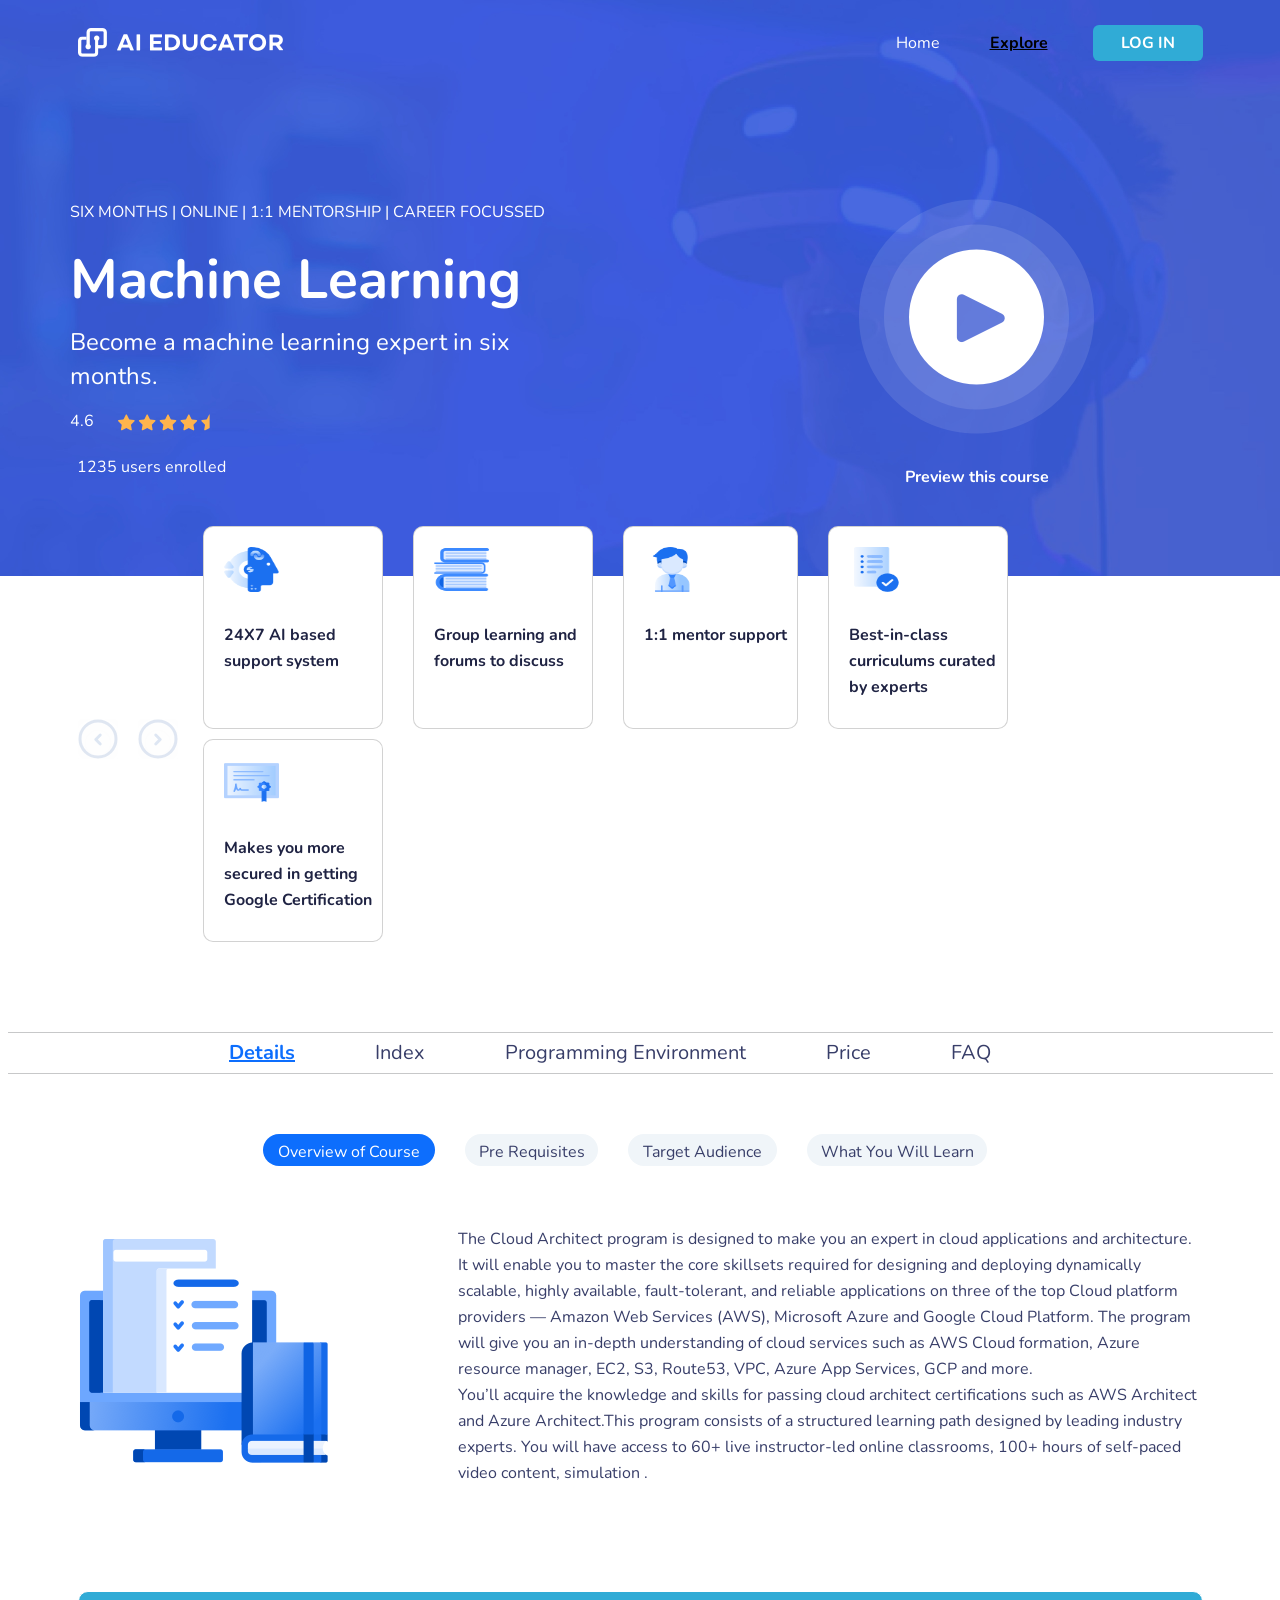
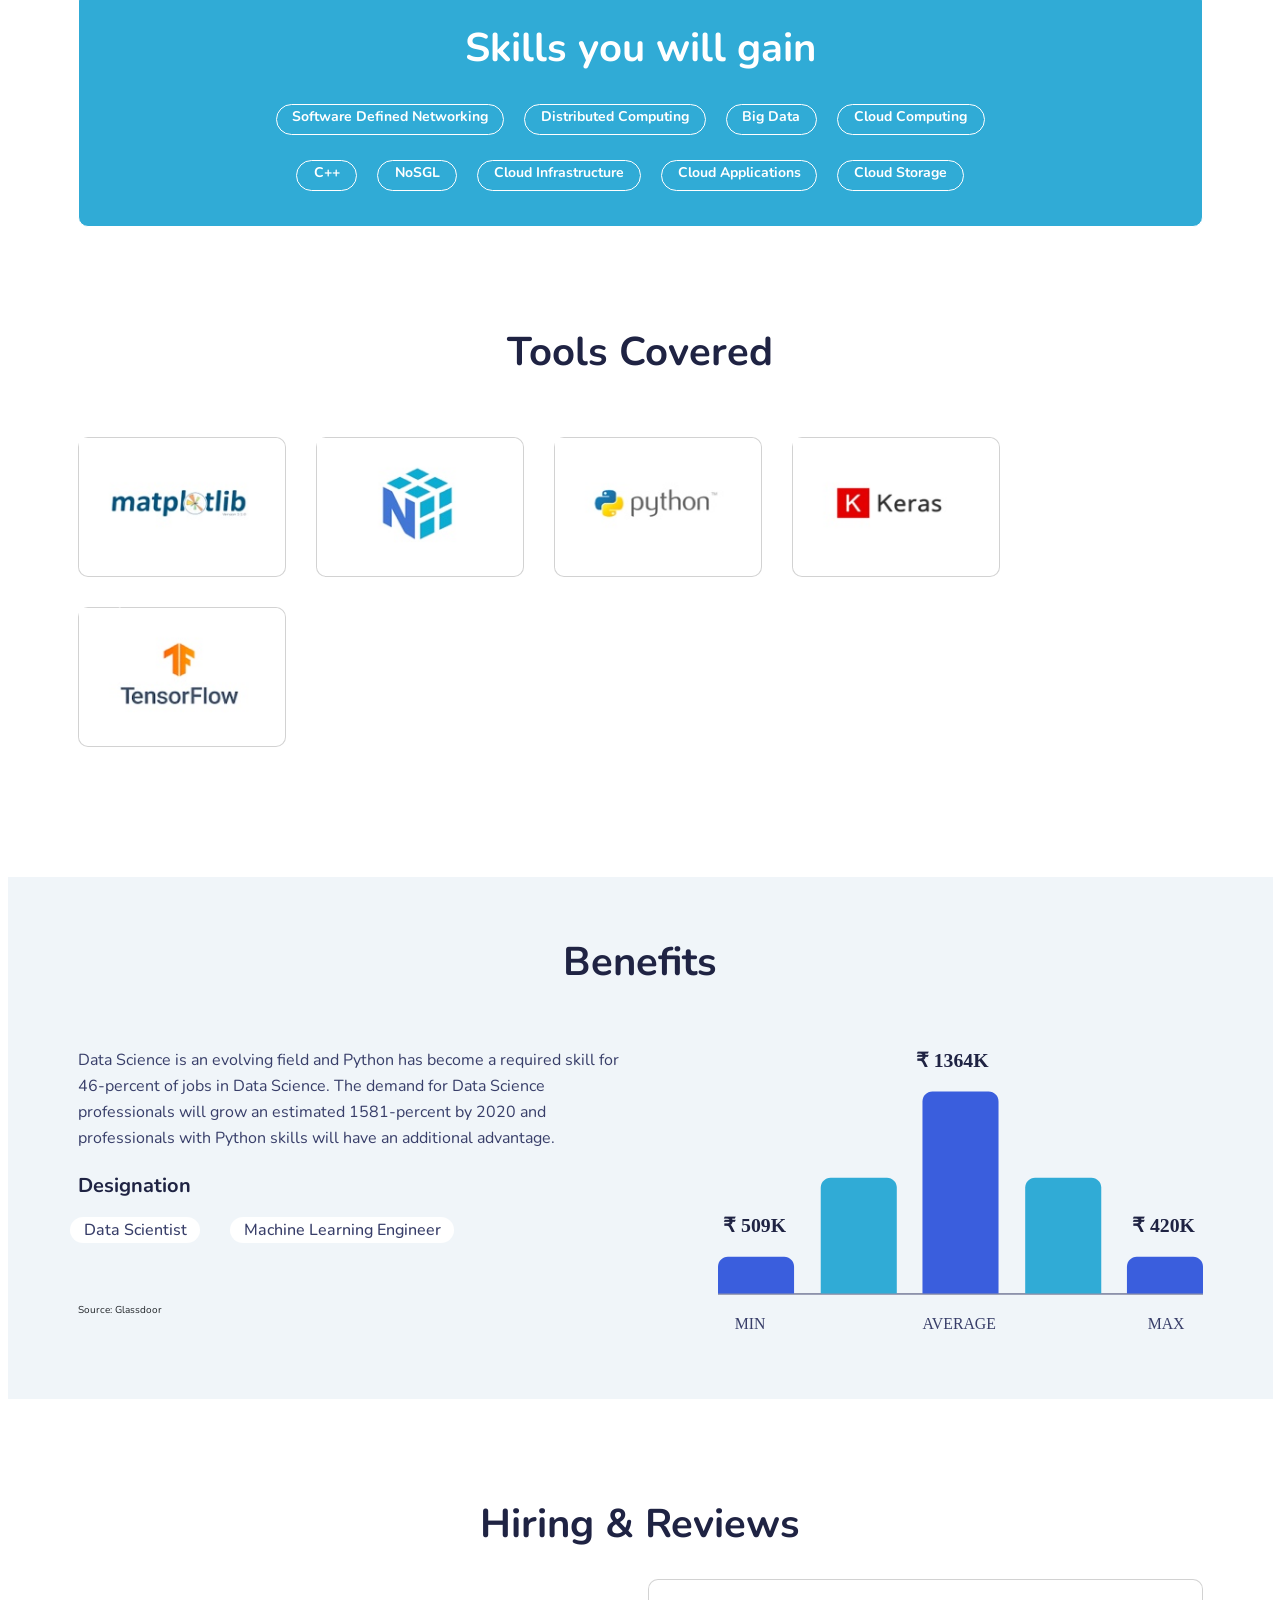
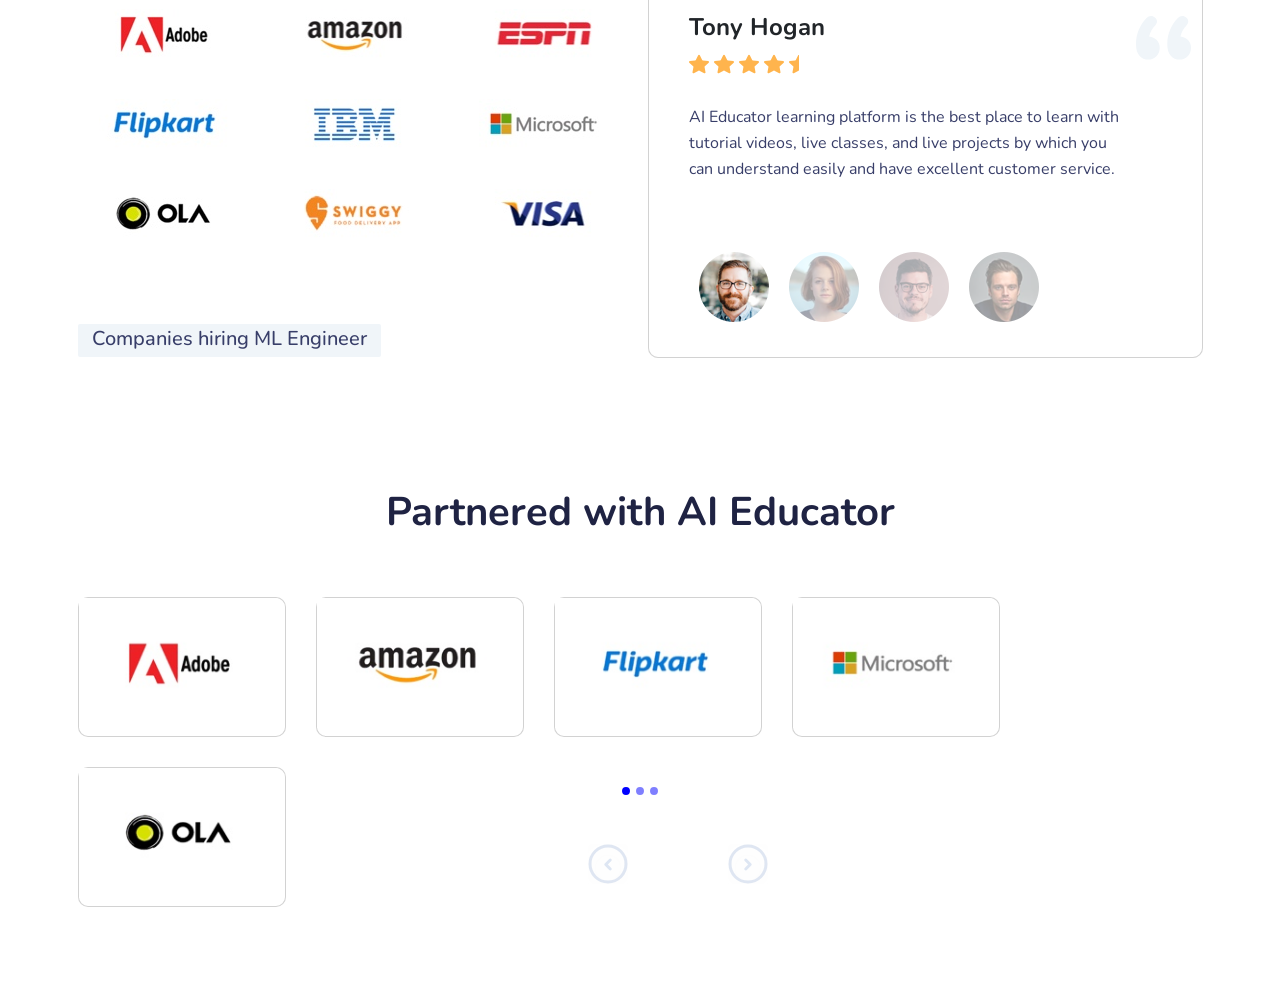
==== commit a5b468e6: "completed" ====
--- a/index.html
+++ b/index.html
@@ -56,7 +56,7 @@
             <div class=" container-fluid bgmar">
                 <div class="row">
                     <div class="col-md-7">
-                        <h5 class="SIX-MONTHS-ONLINE Home ">
+                        <h5 class=" Home ">
                             SIX MONTHS | ONLINE | 1:1 MENTORSHIP | CAREER FOCUSSED
                         </h5>
                         <h1 class="Machine-Learning">Machine Learning</h1>
@@ -70,8 +70,9 @@
                     </div>
 
                     <div class="col-md-5 text-center">
-                        <img src="img/banner-video_2021-05-13/banner-video.png" class="banner-video" alt="banner-video">
-                        <h5 class="users prev">Preview this course</h5>
+                        <img src="img/banner-video_2021-05-13/banner-video.png" class="banner-video mb-5"
+                            alt="banner-video">
+                        <h5 class="users"><strong>Preview this course</strong></h5>
                     </div>
                 </div>
             </div>
@@ -86,7 +87,7 @@
             <div id="carouselExampleControls" class="carousel slide" data-bs-ride="carousel">
                 <div class="carousel-inner">
                     <div class="row">
-                        <div class="col-md-2 ">
+                        <div class="col-md-1 pe-5 ">
                             <button class="carousel-control-prev btnlhs" type="button"
                                 data-bs-target="#carouselExampleControls" data-bs-slide="prev">
                                 <img src="img/arrow-lhs.svg" class="arrow-lhs" alt="arrow-lhs">
@@ -96,8 +97,8 @@
                                 <img src="img/arrow-rhs.svg" class="arrow-rhs" alt="arrow-rhs">
                             </button>
                         </div>
-                        <div class="col-md-10">
-                            <div class="carousel-item active">
+                        <div class="col-md-11">
+                            <div class="carousel-item active ps-5">
                                 <div class="card me-5 mb-3" style="max-width: 18rem;">
                                     <img src="img/ai-support_2021-05-13/ai-support.png"
                                         class="card-img-top card-imgs img-fluid" alt="...">
@@ -139,7 +140,7 @@
                                     </div>
                                 </div>
                             </div>
-                            <div class="carousel-item">
+                            <div class="carousel-item ps-5">
                                 <div class="card me-5 mb-3" style="max-width: 18rem;">
                                     <img src="img/ai-support_2021-05-13/ai-support.png" class="card-img-top card-imgs"
                                         alt="...">
@@ -182,7 +183,7 @@
                                 </div>
                             </div>
 
-                            <div class="carousel-item">
+                            <div class="carousel-item ps-5">
                                 <div class="card me-5 mb-3" style="max-width: 18rem;">
                                     <img src="img/ai-support_2021-05-13/ai-support.png" class="card-img-top card-imgs"
                                         alt="...">
@@ -272,252 +273,278 @@
 
                         <!-- details tab contents -->
 
-                        <div class="tab-pane fade show active mt-5 pt-5" id="pills-Details" role="tabpanel"
+                        <div class="tab-pane fade show active pt-5" id="pills-Details" role="tabpanel"
                             aria-labelledby="pills-Details-tab">
                             <section>
                                 <div class="row">
-                                    <ul class="nav nav-pills roundedpill justify-content-center" id="pills-tab"
-                                        role="tablist">
-                                        <li class="nav-item" role="presentation">
-                                            <button class="nav-link active button1 rounded-pill" id="pills-overview-tab"
-                                                data-bs-toggle="pill" data-bs-target="#pills-overview" type="button"
-                                                role="tab" aria-controls="pills-overview" aria-selected="true">
-                                                Overview of Course
-                                            </button>
-                                        </li>
-                                        <li class="nav-item" role="presentation">
-                                            <button class="nav-link button2 rounded-pill" id="pills-pre-tab"
-                                                data-bs-toggle="pill" data-bs-target="#pills-pre" type="button"
-                                                role="tab" aria-controls="pills-pre" aria-selected="false">
-                                                Pre Requisites
-                                            </button>
-                                        </li>
-                                        <li class="nav-item" role="presentation">
-                                            <button class="nav-link button2 button3 rounded-pill" id="pills-Target-tab"
-                                                data-bs-toggle="pill" data-bs-target="#pills-Target" type="button"
-                                                role="tab" aria-controls="pills-Target" aria-selected="false">
-                                                Target Audience
-                                            </button>
-                                        </li>
-                                        <li class="nav-item" role="presentation">
-                                            <button class="nav-link button2 button4 rounded-pill" id="pills-Learn-tab"
-                                                data-bs-toggle="pill" data-bs-target="#pills-Learn" type="button"
-                                                role="tab" aria-controls="pills-Learn" aria-selected="false">
-                                                What You Will Learn
-                                            </button>
-                                        </li>
-                                    </ul>
-                                    <div class="tab-content" id="pills-tabContent">
-
-                                        <!-- overview tab contents -->
-
-                                        <div class="tab-pane fade show active" id="pills-overview" role="tabpanel"
-                                            aria-labelledby="pills-overview-tab">
-                                            <div class="row justify-content-center mt-5 pt-5">
-                                                <div class="col-md-5 text-center">
-                                                    <img src="img/course-overview_2021-05-13/course-overview.png"
-                                                        class="overview img-fluid" alt=" overview">
-                                                </div>
-                                                <div class="col-md-7">
-                                                    <h5 class="cloud">The Cloud Architect program is designed to make
-                                                        you an
-                                                        expert in cloud
-                                                        applications and architecture. It will enable you
-                                                        to master the core skillsets required for designing and
-                                                        deploying
-                                                        dynamically
-                                                        scalable,
-                                                        highly
-                                                        available,
-                                                        fault-tolerant, and reliable applications on three of the top
-                                                        Cloud
-                                                        platform
-                                                        providers —
-                                                        Amazon
-                                                        Web Services (AWS),
-                                                        Microsoft Azure and Google Cloud Platform. The program will give
-                                                        you
-                                                        an in-depth
-                                                        understanding
-                                                        of cloud services such as
-                                                        AWS Cloud formation, Azure resource manager, EC2, S3, Route53,
-                                                        VPC,
-                                                        Azure App
-                                                        Services, GCP
-                                                        and
-                                                        more.
-                                                        You’ll acquire the knowledge and skills for passing cloud
-                                                        architect
-                                                        certifications
-                                                        such as
-                                                        AWS
-                                                        Architect and Azure
-                                                        Architect.This program consists of a structured learning path
-                                                        designed by leading
-                                                        industry
-                                                        experts. You will have access
-                                                        to 60+ live instructor-led online classrooms, 100+ hours of
-                                                        self-paced video
-                                                        content,
-                                                        simulation
-                                                        .</h5>
-                                                </div>
-                                            </div>
-                                        </div>
-
-                                        <!-- pre tab contents -->
-
-                                        <div class="tab-pane fade" id="pills-pre" role="tabpanel"
-                                            aria-labelledby="pills-pre-tab">
-                                            <div class="row justify-content-center align-items-center mt-5 pt-5">
-                                                <div class="col-md-5 text-center">
-                                                    <img src="img/pre-requisites_2021-05-16/pre-requisites.png"
-                                                        class="pre-requisites img-fluid" alt="pre-requisites">
-                                                </div>
-                                                <div class="col-md-7">
-                                                    <ul>
-                                                        <li>
-                                                            <h5 class="cloud">There are no technical prerequisites.</h5>
-                                                        </li>
-                                                        <li>
-                                                            <h5 class="cloud">A PC or MAC with internet connection.</h5>
-                                                        </li>
-                                                    </ul>
-                                                </div>
-                                            </div>
-                                        </div>
-
-                                        <!-- Taregt tab contents -->
-
-                                        <div class="tab-pane fade" id="pills-Target" role="tabpanel"
-                                            aria-labelledby="pills-Target-tab">
-                                            <div class="row justify-content-center align-items-center pt-5 mt-5">
-                                                <div class="col-md-5 text-center">
-                                                    <img src="img/target-audience_2021-05-16/target-audience.png"
-                                                        class="Target img-fluid" alt="Target">
-                                                </div>
-                                                <div class="col-md-7">
-                                                    <ul>
-                                                        <li>
-                                                            <h5 class="cloud">This introduction to Cloud Computing will
-                                                                help
-                                                                anyone who is
-                                                                in, or getting into professional IT</h5>
-                                                        </li>
-                                                        <li>
-                                                            <h5 class="cloud">Data Scientist, Developers, Architects,
-                                                                Operational, Managers,
-                                                                CIO's: this course is for you all.</h5>
-                                                        </li>
-                                                        <li>
-                                                            <h5 class="cloud">If you have previous experience of the
-                                                                cloud,
-                                                                you might learn
-                                                                something about the broadness
-                                                                of the topic.</h5>
-                                                        </li>
-
-                                                    </ul>
-                                                </div>
-                                            </div>
-                                        </div>
-
-                                        <!-- learn tab contents -->
-
-                                        <div class="tab-pane fade" id="pills-Learn" role="tabpanel"
-                                            aria-labelledby="pills-Learn-tab">
-                                            <div class="row justify-content-center mt-5 pt-5">
-                                                <div class="col-md-5 text-center">
-                                                    <img src="img/you-will-learn_2021-05-16/you-will-learn.png"
-                                                        class="learn img-fluid" alt="learn">
-                                                </div>
-                                                <div class="col-md-7">
-                                                    <ul>
-                                                        <li>
-                                                            <h5 class="cloud">Have a fundamental understanding of the
-                                                                Python
-                                                                programming
-                                                                language.</h5>
-                                                        </li>
-                                                        <li>
-                                                            <h5 class="cloud">Have the skills and understanding of
-                                                                Python to
-                                                                confidently
-                                                                apply for Python programming jobs.</h5>
-                                                        </li>
-                                                        <li>
-                                                            <h5 class="cloud">Acquire the pre-requisite Python skills to
-                                                                move into specific
-                                                                branches - Machine Learning,
-                                                                Data Science, etc.</h5>
-                                                        </li>
-                                                        <li>
-                                                            <h5 class="cloud">Learn Python from experienced professional
-                                                                software
-                                                                developers.</h5>
-                                                        </li>
-                                                        <li>
-                                                            <h5 class="cloud">Add the Python Object-Oriented Programming
-                                                                (OOP) skills to
-                                                                your résume.</h5>
-                                                        </li>
-                                                        <li>
-                                                            <h5 class="cloud">Use Python for Data Science and Machine
-                                                                Learning</h5>
-                                                        </li>
-                                                        <li>
-                                                            <h5 class="cloud">Learn to use NumPy for Numerical Data</h5>
-                                                        </li>
-                                                        <li>
-                                                            <h5 class="cloud">Learn to use Pandas for Data Analysis</h5>
-                                                        </li>
-                                                        <li>
-                                                            <h5 class="cloud">Learn to use Matplotlib for Python
-                                                                Plotting
-                                                            </h5>
-                                                        </li>
-                                                        <li>
-                                                            <h5 class="cloud">Understand the intuition behind Artificial
-                                                                Neural Networks
-                                                            </h5>
-                                                        </li>
-                                                        <li>
-                                                            <h5 class="cloud">Build artificial neural networks with
-                                                                Tensorflow and Keras
-                                                            </h5>
-                                                        </li>
-                                                        <li>
-                                                            <h5 class="cloud">Add the Python Object-Oriented Programming
-                                                                (OOP) skills to
-                                                                your résume.</h5>
-                                                        </li>
-                                                        <li>
-                                                            <h5 class="cloud">Apply Artificial Neural Networks in
-                                                                practice
-                                                            </h5>
-                                                        </li>
-                                                        <li>
-                                                            <h5 class="cloud">Understand the intuition behind
-                                                                Convolutional
-                                                                Neural Networks
-                                                            </h5>
-                                                        </li>
-                                                        <li>
-                                                            <h5 class="cloud">Apply Convolutional Neural Networks in
-                                                                practice using
-                                                                tensorflow2.x</h5>
-                                                        </li>
-                                                        <li>
-                                                            <h5 class="cloud">Understand the intuition behind Recurrent
-                                                                Neural Networks</h5>
-                                                        </li>
-                                                        <li>
-                                                            <h5 class="cloud">Apply Recurrent Neural Networks in
-                                                                practice
-                                                                using
-                                                                tensorflow2.x</h5>
-                                                        </li>
-                                                    </ul>
+                                    <div class="col-md-12">
+                                        <ul class="nav nav-pills roundedpill justify-content-center" id="pills-tab"
+                                            role="tablist">
+                                            <li class="nav-item mt-5" role="presentation">
+                                                <button class="nav-link active button1 me-5 rounded-pill"
+                                                    id="pills-overview-tab" data-bs-toggle="pill"
+                                                    data-bs-target="#pills-overview" type="button" role="tab"
+                                                    aria-controls="pills-overview" aria-selected="true">
+                                                    Overview of Course
+                                                </button>
+                                            </li>
+                                            <li class="nav-item mt-5" role="presentation">
+                                                <button class="nav-link button2 me-5    rounded-pill" id="pills-pre-tab"
+                                                    data-bs-toggle="pill" data-bs-target="#pills-pre" type="button"
+                                                    role="tab" aria-controls="pills-pre" aria-selected="false">
+                                                    Pre Requisites
+                                                </button>
+                                            </li>
+                                            <li class="nav-item mt-5" role="presentation">
+                                                <button class="nav-link button2 button3 rounded-pill me-5"
+                                                    id="pills-Target-tab" data-bs-toggle="pill"
+                                                    data-bs-target="#pills-Target" type="button" role="tab"
+                                                    aria-controls="pills-Target" aria-selected="false">
+                                                    Target Audience
+                                                </button>
+                                            </li>
+                                            <li class="nav-item mt-5" role="presentation">
+                                                <button class="nav-link button2 button4 rounded-pill me-5"
+                                                    id="pills-Learn-tab" data-bs-toggle="pill"
+                                                    data-bs-target="#pills-Learn" type="button" role="tab"
+                                                    aria-controls="pills-Learn" aria-selected="false">
+                                                    What You Will Learn
+                                                </button>
+                                            </li>
+                                        </ul>
+                                        <div class="tab-content" id="pills-tabContent">
+
+                                            <!-- overview tab contents -->
+
+                                            <div class="tab-pane fade show active" id="pills-overview" role="tabpanel"
+                                                aria-labelledby="pills-overview-tab">
+                                                <div class="row justify-content-center mt-5 pt-5 overviewimg">
+                                                    <div class="col-md-4 ">
+                                                        <img src="img/course-overview_2021-05-13/course-overview.png"
+                                                            class="overview img-fluid" alt=" overview">
+                                                    </div>
+                                                    <div class="col-md-8">
+                                                        <h5 class="cloud">The Cloud Architect program is designed to
+                                                            make
+                                                            you an
+                                                            expert in cloud
+                                                            applications and architecture. It will enable you
+                                                            to master the core skillsets required for designing and
+                                                            deploying
+                                                            dynamically
+                                                            scalable,
+                                                            highly
+                                                            available,
+                                                            fault-tolerant, and reliable applications on three of the
+                                                            top
+                                                            Cloud
+                                                            platform
+                                                            providers —
+                                                            Amazon
+                                                            Web Services (AWS),
+                                                            Microsoft Azure and Google Cloud Platform. The program will
+                                                            give
+                                                            you
+                                                            an in-depth
+                                                            understanding
+                                                            of cloud services such as
+                                                            AWS Cloud formation, Azure resource manager, EC2, S3,
+                                                            Route53,
+                                                            VPC,
+                                                            Azure App
+                                                            Services, GCP
+                                                            and
+                                                            more. <br>
+                                                            You’ll acquire the knowledge and skills for passing cloud
+                                                            architect
+                                                            certifications
+                                                            such as
+                                                            AWS
+                                                            Architect and Azure
+                                                            Architect.This program consists of a structured learning
+                                                            path
+                                                            designed by leading
+                                                            industry
+                                                            experts. You will have access
+                                                            to 60+ live instructor-led online classrooms, 100+ hours of
+                                                            self-paced video
+                                                            content,
+                                                            simulation
+                                                            .</h5>
+                                                    </div>
+                                                </div>
+                                            </div>
+
+                                            <!-- pre tab contents -->
+
+                                            <div class="tab-pane fade" id="pills-pre" role="tabpanel"
+                                                aria-labelledby="pills-pre-tab">
+                                                <div
+                                                    class="row justify-content-center align-items-center mt-5 pt-5 overviewimg">
+                                                    <div class="col-md-4">
+                                                        <img src="img/pre-requisites_2021-05-16/pre-requisites.png"
+                                                            class="pre-requisites img-fluid" alt="pre-requisites">
+                                                    </div>
+                                                    <div class="col-md-8">
+                                                        <ul>
+                                                            <li>
+                                                                <h5 class="cloud">There are no technical prerequisites.
+                                                                </h5>
+                                                            </li>
+                                                            <li>
+                                                                <h5 class="cloud">A PC or MAC with internet connection.
+                                                                </h5>
+                                                            </li>
+                                                        </ul>
+                                                    </div>
+                                                </div>
+                                            </div>
+
+                                            <!-- Taregt tab contents -->
+
+                                            <div class="tab-pane fade" id="pills-Target" role="tabpanel"
+                                                aria-labelledby="pills-Target-tab">
+                                                <div
+                                                    class="row justify-content-center align-items-center pt-5 mt-5 overviewimg">
+                                                    <div class="col-md-4">
+                                                        <img src="img/target-audience_2021-05-16/target-audience.png"
+                                                            class="Target img-fluid" alt="Target">
+                                                    </div>
+                                                    <div class="col-md-8">
+                                                        <ul>
+                                                            <li>
+                                                                <h5 class="cloud">This introduction to Cloud Computing
+                                                                    will
+                                                                    help
+                                                                    anyone who is
+                                                                    in, or getting into professional IT</h5>
+                                                            </li>
+                                                            <li>
+                                                                <h5 class="cloud">Data Scientist, Developers,
+                                                                    Architects,
+                                                                    Operational, Managers,
+                                                                    CIO's: this course is for you all.</h5>
+                                                            </li>
+                                                            <li>
+                                                                <h5 class="cloud">If you have previous experience of the
+                                                                    cloud,
+                                                                    you might learn
+                                                                    something about the broadness
+                                                                    of the topic.</h5>
+                                                            </li>
+
+                                                        </ul>
+                                                    </div>
+                                                </div>
+                                            </div>
+
+                                            <!-- learn tab contents -->
+
+                                            <div class="tab-pane fade" id="pills-Learn" role="tabpanel"
+                                                aria-labelledby="pills-Learn-tab">
+                                                <div class="row justify-content-center mt-5 pt-5 overviewimg">
+                                                    <div class="col-md-4">
+                                                        <img src="img/you-will-learn_2021-05-16/you-will-learn.png"
+                                                            class="learn img-fluid" alt="learn">
+                                                    </div>
+                                                    <div class="col-md-8">
+                                                        <ul>
+                                                            <li>
+                                                                <h5 class="cloud">Have a fundamental understanding of
+                                                                    the
+                                                                    Python
+                                                                    programming
+                                                                    language.</h5>
+                                                            </li>
+                                                            <li>
+                                                                <h5 class="cloud">Have the skills and understanding of
+                                                                    Python to
+                                                                    confidently
+                                                                    apply for Python programming jobs.</h5>
+                                                            </li>
+                                                            <li>
+                                                                <h5 class="cloud">Acquire the pre-requisite Python
+                                                                    skills to
+                                                                    move into specific
+                                                                    branches - Machine Learning,
+                                                                    Data Science, etc.</h5>
+                                                            </li>
+                                                            <li>
+                                                                <h5 class="cloud">Learn Python from experienced
+                                                                    professional
+                                                                    software
+                                                                    developers.</h5>
+                                                            </li>
+                                                            <li>
+                                                                <h5 class="cloud">Add the Python Object-Oriented
+                                                                    Programming
+                                                                    (OOP) skills to
+                                                                    your résume.</h5>
+                                                            </li>
+                                                            <li>
+                                                                <h5 class="cloud">Use Python for Data Science and
+                                                                    Machine
+                                                                    Learning</h5>
+                                                            </li>
+                                                            <li>
+                                                                <h5 class="cloud">Learn to use NumPy for Numerical Data
+                                                                </h5>
+                                                            </li>
+                                                            <li>
+                                                                <h5 class="cloud">Learn to use Pandas for Data Analysis
+                                                                </h5>
+                                                            </li>
+                                                            <li>
+                                                                <h5 class="cloud">Learn to use Matplotlib for Python
+                                                                    Plotting
+                                                                </h5>
+                                                            </li>
+                                                            <li>
+                                                                <h5 class="cloud">Understand the intuition behind
+                                                                    Artificial
+                                                                    Neural Networks
+                                                                </h5>
+                                                            </li>
+                                                            <li>
+                                                                <h5 class="cloud">Build artificial neural networks with
+                                                                    Tensorflow and Keras
+                                                                </h5>
+                                                            </li>
+                                                            <li>
+                                                                <h5 class="cloud">Add the Python Object-Oriented
+                                                                    Programming
+                                                                    (OOP) skills to
+                                                                    your résume.</h5>
+                                                            </li>
+                                                            <li>
+                                                                <h5 class="cloud">Apply Artificial Neural Networks in
+                                                                    practice
+                                                                </h5>
+                                                            </li>
+                                                            <li>
+                                                                <h5 class="cloud">Understand the intuition behind
+                                                                    Convolutional
+                                                                    Neural Networks
+                                                                </h5>
+                                                            </li>
+                                                            <li>
+                                                                <h5 class="cloud">Apply Convolutional Neural Networks in
+                                                                    practice using
+                                                                    tensorflow2.x</h5>
+                                                            </li>
+                                                            <li>
+                                                                <h5 class="cloud">Understand the intuition behind
+                                                                    Recurrent
+                                                                    Neural Networks</h5>
+                                                            </li>
+                                                            <li>
+                                                                <h5 class="cloud">Apply Recurrent Neural Networks in
+                                                                    practice
+                                                                    using
+                                                                    tensorflow2.x</h5>
+                                                            </li>
+                                                        </ul>
+                                                    </div>
                                                 </div>
                                             </div>
                                         </div>
@@ -528,7 +555,7 @@
 
                             <!-- enf of tabs section -->
 
-                            <section>
+                            <section class="skillsec">
                                 <div class="skills">
                                     <h2 class="gain">Skills you will gain</h2>
                                     <div class="row justify-content-center">
@@ -545,7 +572,7 @@
                                             <h6 class="Tags">Cloud Computing</h6>
                                         </div>
                                     </div>
-                                    <div class="row justify-content-center" style="margin-bottom: 12px;">
+                                    <div class="row justify-content-center mb-3">
                                         <div class="col-md-2 skillbox rounded-pill" style="width:61px ;">
                                             <h6 class="Tags">C++</h6>
                                         </div>
@@ -569,7 +596,7 @@
 
                             <!-- end of skill sections -->
 
-                            <section style="margin-top: 100px;">
+                            <section class="toolsec">
                                 <h2 class="tools text-center">
                                     Tools Covered
                                 </h2>
@@ -577,117 +604,98 @@
                                     <div class="carousel-inner">
                                         <div class="carousel-item active">
                                             <div class="row justify-content-center">
-                                                <div class="col-md-1"></div>
-                                                <div class="col-md-2">
-                                                    <div class="card cards1">
+                                                <div class="col-md-12">
+
+                                                    <div class="card cards1 me-5 mb-5">
                                                         <img src="img/matplotli_2021-05-12/matplotli.jpg"
                                                             class="card-img-top caimg img-fluid" alt="matplotli">
                                                     </div>
-                                                </div>
-                                                <div class="col-md-2">
-                                                    <div class="card cards1">
+
+                                                    <div class="card cards1 me-5 mb-5">
                                                         <img src="img/n_2021-05-12/n.jpg"
                                                             class="card-img-top caimg img-fluid" alt="n_2021-05-12">
                                                     </div>
-                                                </div>
-
-                                                <div class="col-md-2">
-                                                    <div class="card cards1">
+
+                                                    <div class="card cards1 me-5 mb-5">
                                                         <img src="img/python_2021-05-12/python.jpg"
                                                             class="card-img-top caimg img-fluid" alt="python">
                                                     </div>
-                                                </div>
-
-                                                <div class="col-md-2">
-                                                    <div class="card cards1">
+
+                                                    <div class="card cards1 me-5 mb-5">
                                                         <img src="img/keras_2021-05-12/keras.jpg"
                                                             class="card-img-top caimg img-fluid" alt="keras">
                                                     </div>
-                                                </div>
-                                                <div class="col-md-2">
-                                                    <div class="card cards1">
+
+                                                    <div class="card cards1 mb-5">
                                                         <img src="img/tensorflow_2021-05-12/tensorflow.jpg"
                                                             class="card-img-top caimg img-fluid" alt="tensorflow">
                                                     </div>
                                                 </div>
-                                                <div class="col-md-1"></div>
 
                                             </div>
                                         </div>
                                         <div class="carousel-item">
                                             <div class="row justify-content-center">
-                                                <div class="col-md-1"></div>
-                                                <div class="col-md-2">
-                                                    <div class="card cards1">
+                                                <div class="col-md-12">
+
+                                                    <div class="card cards1 me-5 mb-5">
                                                         <img src="img/matplotli_2021-05-12/matplotli.jpg"
                                                             class="card-img-top caimg img-fluid" alt="matplotli">
                                                     </div>
-                                                </div>
-                                                <div class="col-md-2">
-                                                    <div class="card cards1">
+
+                                                    <div class="card cards1 me-5 mb-5">
                                                         <img src="img/n_2021-05-12/n.jpg"
                                                             class="card-img-top caimg img-fluid" alt="n_2021-05-12">
                                                     </div>
-                                                </div>
-
-                                                <div class="col-md-2">
-                                                    <div class="card cards1">
+
+                                                    <div class="card cards1 me-5 mb-5">
                                                         <img src="img/python_2021-05-12/python.jpg"
                                                             class="card-img-top caimg img-fluid" alt="python">
                                                     </div>
-                                                </div>
-
-                                                <div class="col-md-2">
-                                                    <div class="card cards1">
+
+                                                    <div class="card cards1 me-5 mb-5">
                                                         <img src="img/keras_2021-05-12/keras.jpg"
                                                             class="card-img-top caimg img-fluid" alt="keras">
                                                     </div>
-                                                </div>
-                                                <div class="col-md-2">
-                                                    <div class="card cards1">
+
+                                                    <div class="card cards1 mb-5">
                                                         <img src="img/tensorflow_2021-05-12/tensorflow.jpg"
                                                             class="card-img-top caimg img-fluid" alt="tensorflow">
                                                     </div>
                                                 </div>
-                                                <div class="col-md-1"></div>
+
                                             </div>
                                         </div>
                                         <div class="carousel-item">
                                             <div class="row justify-content-center">
-                                                <div class="col-md-1"></div>
-                                                <div class="col-md-2">
-                                                    <div class="card cards1">
+                                                <div class="col-md-12">
+
+                                                    <div class="card cards1 me-5 mb-5">
                                                         <img src="img/matplotli_2021-05-12/matplotli.jpg"
                                                             class="card-img-top caimg img-fluid" alt="matplotli">
                                                     </div>
-                                                </div>
-                                                <div class="col-md-2">
-                                                    <div class="card cards1">
+
+                                                    <div class="card cards1 me-5 mb-5">
                                                         <img src="img/n_2021-05-12/n.jpg"
                                                             class="card-img-top caimg img-fluid" alt="n_2021-05-12">
                                                     </div>
-                                                </div>
-
-                                                <div class="col-md-2">
-                                                    <div class="card cards1">
+
+                                                    <div class="card cards1 me-5 mb-5">
                                                         <img src="img/python_2021-05-12/python.jpg"
                                                             class="card-img-top caimg img-fluid" alt="python">
                                                     </div>
-                                                </div>
-
-                                                <div class="col-md-2">
-                                                    <div class="card cards1">
+
+                                                    <div class="card cards1 me-5 mb-5">
                                                         <img src="img/keras_2021-05-12/keras.jpg"
                                                             class="card-img-top caimg img-fluid" alt="keras">
                                                     </div>
-                                                </div>
-                                                <div class="col-md-2">
-                                                    <div class="card cards1">
+
+                                                    <div class="card cards1 mb-5">
                                                         <img src="img/tensorflow_2021-05-12/tensorflow.jpg"
                                                             class="card-img-top caimg img-fluid" alt="tensorflow">
                                                     </div>
                                                 </div>
-                                                <div class="col-md-1"></div>
+
                                             </div>
                                         </div>
                                     </div>
@@ -709,11 +717,11 @@
 
                             <section class="benefits">
                                 <div class="text-center">
-                                    <h2 class="tools" style="padding-top:60px"> Benefits</h2>
-                                </div>
-                                <div class="row justify-content-center">
-                                    <div class="col-md-1"></div>
-                                    <div class="col-md-5">
+                                    <h2 class="tools"> Benefits</h2>
+                                </div>
+                                <div class="row">
+
+                                    <div class="col-md-6">
                                         <h5 class="data">Data Science is an evolving field and Python has become a
                                             required
                                             skill for
@@ -735,214 +743,221 @@
                                         </div>
                                         <p class="mt-5 pt-5">Source: Glassdoor</p>
                                     </div>
-                                    <div class="col-md-1"></div>
-                                    <div class="col-md-5">
-                                        <img src="img/graph.svg" class="img-fluid" style="padding-bottom:60px;" alt="">
+
+                                    <div class="col-md-6">
+                                        <img src="img/graph.svg" class="img-fluid graph" alt="">
                                     </div>
                                 </div>
 
                             </section>
                             <section class="hiring">
                                 <div>
-                                    <h2 class="tools text-center">
+                                    <h2 class="tools text-center mb-5">
                                         Hiring & Reviews
                                     </h2>
-                                    <div style="margin-left: 70px;">
-                                        <div class="row">
-                                            <div class="col-md-5">
-                                                <div class="row brand">
-                                                    <div class="col-md-4">
-                                                        <img src="img/hiring/adobe_2021-05-12/adobe.jpg" alt="">
-                                                    </div>
-                                                    <div class="col-md-4">
-                                                        <img src="img/hiring/amazon_2021-05-12/amazon.jpg" alt="">
-                                                    </div>
-                                                    <div class="col-md-4">
-                                                        <img src="img/hiring/espn_2021-05-12/espn.jpg" alt="">
-                                                    </div>
-                                                </div>
-                                                <div class="row brand">
-                                                    <div class="col-md-4">
-                                                        <img src="img/hiring/flipkart_2021-05-12/flipkart.jpg" alt="">
-                                                    </div>
-                                                    <div class="col-md-4">
-                                                        <img src="img/hiring/ibm_2021-05-12/ibm.jpg" alt="">
-                                                    </div>
-                                                    <div class="col-md-4">
-                                                        <img src="img/hiring/microsoft_2021-05-12/microsoft.jpg" alt="">
-                                                    </div>
-                                                </div>
-                                                <div class="row brand">
-                                                    <div class="col-md-4">
-                                                        <img src="img/hiring/ola_2021-05-12/ola.jpg" alt="">
-                                                    </div>
-                                                    <div class="col-md-4">
-                                                        <img src="img/hiring/swiggy_2021-05-12/swiggy.jpg" alt="">
-                                                    </div>
-                                                    <div class="col-md-4">
-                                                        <img src="img/hiring/visa_2021-05-12/visa.jpg" alt="">
-                                                    </div>
-                                                </div>
-                                                <div class="hiringrec text-center">
-                                                    <h4 class="h4text mb-0 ">Companies hiring ML Engineer</h4>
-
-                                                </div>
-
-                                            </div>
-                                            <div class="col-md-7">
-                                                <div class="card" style="width: 80%; height: auto; padding: 20px 30px;">
-                                                    <div class="card-body justify-content-center">
-
-                                                        <div class="tab-content" id="pills-tabContent">
-                                                            <div class="tab-pane fade show active" id="pills-img1"
-                                                                role="tabpanel" aria-labelledby="pills-img1-tab">
-                                                                <div class="row">
-                                                                    <div class="col-md-11">
-                                                                        <h3 class="card-title tony">Tony Hogan</h3>
-                                                                        <img src="img/5-stars.svg"
-                                                                            style="width: 96px; height: 16px;" alt="">
-                                                                        <h5 class="cloud" style="margin-top: 25px;">AI
-                                                                            Educator
-                                                                            learning platform is
-                                                                            the
-                                                                            best
-                                                                            place to learn with tutorial
-                                                                            videos, live
-                                                                            classes, and live projects by which
-                                                                            you can understand easily and have excellent
-                                                                            customer
-                                                                            service.
-                                                                        </h5>
-                                                                    </div>
-                                                                    <div class="col-md-1 text-end">
-                                                                        <img src="img/quotation.svg" alt="">
-                                                                    </div>
+
+                                    <div class="row">
+                                        <div class="col-md-6">
+                                            <div class="row mt-5 justify-content-center text-center">
+                                                <div class="col-md-4 pe-3 mb-3">
+                                                    <img src="img/hiring/adobe_2021-05-12/adobe.jpg" class="img-fluid"
+                                                        alt="adobe">
+                                                </div>
+                                                <div class="col-md-4 pe-3 mb-3">
+                                                    <img src="img/hiring/amazon_2021-05-12/amazon.jpg" class="img-fluid"
+                                                        alt="amazon">
+                                                </div>
+                                                <div class="col-md-4 pe-3 mb-3">
+                                                    <img src="img/hiring/espn_2021-05-12/espn.jpg" class="img-fluid"
+                                                        alt="espn">
+                                                </div>
+                                            </div>
+                                            <div class="row mt-5 justify-content-center text-center">
+                                                <div class="col-md-4 pe-3 mb-3">
+                                                    <img src="img/hiring/flipkart_2021-05-12/flipkart.jpg"
+                                                        class="img-fluid" alt="flipkart">
+                                                </div>
+                                                <div class="col-md-4 pe-3 mb-3">
+                                                    <img src="img/hiring/ibm_2021-05-12/ibm.jpg" class="img-fluid"
+                                                        alt="ibm">
+                                                </div>
+                                                <div class="col-md-4 pe-3 mb-3">
+                                                    <img src="img/hiring/microsoft_2021-05-12/microsoft.jpg"
+                                                        class="img-fluid" alt="microsoft">
+                                                </div>
+                                            </div>
+                                            <div class="row mt-5 justify-content-center text-center">
+                                                <div class="col-md-4 pe-3 mb-3">
+                                                    <img src="img/hiring/ola_2021-05-12/ola.jpg" class="img-fluid"
+                                                        alt="ola">
+                                                </div>
+                                                <div class="col-md-4 pe-3 mb-3">
+                                                    <img src="img/hiring/swiggy_2021-05-12/swiggy.jpg" class="img-fluid"
+                                                        alt="swiggy">
+                                                </div>
+                                                <div class="col-md-4 pe-3 mb-3">
+                                                    <img src="img/hiring/visa_2021-05-12/visa.jpg" class="img-fluid"
+                                                        alt="visa">
+                                                </div>
+                                            </div>
+                                            <div class="hiringrec text-center mb-5">
+                                                <h4 class="h4text mb-0 ">Companies hiring ML Engineer</h4>
+
+                                            </div>
+
+                                        </div>
+                                        <div class="col-md-6">
+                                            <div class="card" style="height: auto; padding: 20px 30px;">
+                                                <div class="card-body justify-content-center">
+
+                                                    <div class="tab-content" id="pills-tabContent">
+                                                        <div class="tab-pane fade show active" id="pills-img1"
+                                                            role="tabpanel" aria-labelledby="pills-img1-tab">
+                                                            <div class="row">
+                                                                <div class="col-md-11">
+                                                                    <h3 class="card-title tony">Tony Hogan</h3>
+                                                                    <img src="img/5-stars.svg" class="img-fluid mt-2"
+                                                                        alt="stars">
+                                                                    <h5 class="cloud mt-5">AI
+                                                                        Educator
+                                                                        learning platform is
+                                                                        the
+                                                                        best
+                                                                        place to learn with tutorial
+                                                                        videos, live
+                                                                        classes, and live projects by which
+                                                                        you can understand easily and have excellent
+                                                                        customer
+                                                                        service.
+                                                                    </h5>
                                                                 </div>
-                                                            </div>
-                                                            <div class="tab-pane fade" id="pills-img2" role="tabpanel"
-                                                                aria-labelledby="pills-img2-tab">
-                                                                <div class="row">
-                                                                    <div class="col-md-11">
-                                                                        <h3 class="card-title tony">Tony Hogan</h3>
-                                                                        <img src="img/5-stars.svg"
-                                                                            style="width: 96px; height: 16px;" alt="">
-                                                                        <h5 class="cloud" style="margin-top: 25px;">AI
-                                                                            Educator
-                                                                            learning platform is
-                                                                            the
-                                                                            best
-                                                                            place to learn with tutorial
-                                                                            videos, live
-                                                                            classes, and live projects by which
-                                                                            you can understand easily and have excellent
-                                                                            customer
-                                                                            service.
-                                                                        </h5>
-                                                                    </div>
-                                                                    <div class="col-md-1 text-end">
-                                                                        <img src="img/quotation.svg" alt="">
-                                                                    </div>
-                                                                </div>
-                                                            </div>
-                                                            <div class="tab-pane fade" id="pills-img3" role="tabpanel"
-                                                                aria-labelledby="pills-img3-tab">
-
-                                                                <div class="row">
-                                                                    <div class="col-md-11">
-                                                                        <h3 class="card-title tony">Tony Hogan</h3>
-                                                                        <img src="img/5-stars.svg"
-                                                                            style="width: 96px; height: 16px;" alt="">
-                                                                        <h5 class="cloud" style="margin-top: 25px;">AI
-                                                                            Educator
-                                                                            learning platform is
-                                                                            the
-                                                                            best
-                                                                            place to learn with tutorial
-                                                                            videos, live
-                                                                            classes, and live projects by which
-                                                                            you can understand easily and have excellent
-                                                                            customer
-                                                                            service.
-                                                                        </h5>
-                                                                    </div>
-                                                                    <div class="col-md-1 text-end">
-                                                                        <img src="img/quotation.svg" alt="">
-                                                                    </div>
-                                                                </div>
-                                                            </div>
-                                                            <div class="tab-pane fade" id="pills-img4" role="tabpanel"
-                                                                aria-labelledby="pills-img4-tab">
-
-                                                                <div class="row">
-                                                                    <div class="col-md-11">
-                                                                        <h3 class="card-title tony">Tony Hogan</h3>
-                                                                        <img src="img/5-stars.svg"
-                                                                            style="width: 96px; height: 16px;" alt="">
-                                                                        <h5 class="cloud" style="margin-top: 25px;">AI
-                                                                            Educator
-                                                                            learning platform is
-                                                                            the
-                                                                            best
-                                                                            place to learn with tutorial
-                                                                            videos, live
-                                                                            classes, and live projects by which
-                                                                            you can understand easily and have excellent
-                                                                            customer
-                                                                            service.
-                                                                        </h5>
-                                                                    </div>
-                                                                    <div class="col-md-1 text-end">
-                                                                        <img src="img/quotation.svg" alt="">
-                                                                    </div>
+                                                                <div class="col-md-1 text-end">
+                                                                    <img src="img/quotation.svg" alt="">
                                                                 </div>
                                                             </div>
                                                         </div>
-                                                        <ul class="nav nav-pills mt-5 pt-5" id="pills-tab"
-                                                            role="tablist">
-                                                            <li class="nav-item" role="presentation">
-                                                                <button class="nav-link bg-white active"
-                                                                    id="pills-img1-tab" data-bs-toggle="pill"
-                                                                    data-bs-target="#pills-img1" type="button"
-                                                                    role="tab" aria-controls="pills-img1"
-                                                                    aria-selected="true"><img
-                                                                        src="img/img-1_2021-05-17/img-1.png"
-                                                                        class="img-fluid" alt="image1"></button>
-                                                            </li>
-                                                            <li class="nav-item" role="presentation">
-                                                                <button class="nav-link " id="pills-img2-tab"
-                                                                    data-bs-toggle="pill" data-bs-target="#pills-img2"
-                                                                    type="button" role="tab" aria-controls="pills-img2"
-                                                                    aria-selected="false"><img
-                                                                        src="img/img-2_2021-05-17/img-2.png" alt="img2"
-                                                                        class="img-fluid"></button>
-                                                            </li>
-                                                            <li class="nav-item" role="presentation">
-                                                                <button class="nav-link" id="pills-img3-tab"
-                                                                    data-bs-toggle="pill" data-bs-target="#pills-img3"
-                                                                    type="button" role="tab" aria-controls="pills-img3"
-                                                                    aria-selected="false"><img
-                                                                        src="img/img-3_2021-05-17/img-3.png"
-                                                                        class="img-fluid" alt=" img3"></button>
-                                                            </li>
-                                                            <li class="nav-item" role="presentation">
-                                                                <button class="nav-link" id="pills-img4-tab"
-                                                                    data-bs-toggle="pill" data-bs-target="#pills-img4"
-                                                                    type="button" role="tab" aria-controls="pills-img4"
-                                                                    aria-selected="false"><img
-                                                                        src="img/img-4_2021-05-17/img-4.png"
-                                                                        class="img-fluid" alt=" img4"></button>
-                                                            </li>
-                                                        </ul>
-
-                                                    </div>
-                                                </div>
-
-                                            </div>
-                                        </div>
-                                    </div>
+                                                        <div class="tab-pane fade" id="pills-img2" role="tabpanel"
+                                                            aria-labelledby="pills-img2-tab">
+                                                            <div class="row">
+                                                                <div class="col-md-11">
+                                                                    <h3 class="card-title tony">Tony Hogan</h3>
+                                                                    <img src="img/5-stars.svg" class="img-fluid mt-2"
+                                                                        alt=" star">
+                                                                    <h5 class="cloud mt-5">AI
+                                                                        Educator
+                                                                        learning platform is
+                                                                        the
+                                                                        best
+                                                                        place to learn with tutorial
+                                                                        videos, live
+                                                                        classes, and live projects by which
+                                                                        you can understand easily and have excellent
+                                                                        customer
+                                                                        service.
+                                                                    </h5>
+                                                                </div>
+                                                                <div class="col-md-1 text-end">
+                                                                    <img src="img/quotation.svg" alt="">
+                                                                </div>
+                                                            </div>
+                                                        </div>
+                                                        <div class="tab-pane fade" id="pills-img3" role="tabpanel"
+                                                            aria-labelledby="pills-img3-tab">
+
+                                                            <div class="row">
+                                                                <div class="col-md-11">
+                                                                    <h3 class="card-title tony">Tony Hogan</h3>
+                                                                    <img src="img/5-stars.svg" class="img-fluid mt-2"
+                                                                        alt=" star">
+                                                                    <h5 class="cloud mt-5">AI
+                                                                        Educator
+                                                                        learning platform is
+                                                                        the
+                                                                        best
+                                                                        place to learn with tutorial
+                                                                        videos, live
+                                                                        classes, and live projects by which
+                                                                        you can understand easily and have excellent
+                                                                        customer
+                                                                        service.
+                                                                    </h5>
+                                                                </div>
+                                                                <div class="col-md-1 text-end">
+                                                                    <img src="img/quotation.svg" alt="qiotation">
+                                                                </div>
+                                                            </div>
+                                                        </div>
+                                                        <div class="tab-pane fade" id="pills-img4" role="tabpanel"
+                                                            aria-labelledby="pills-img4-tab">
+
+                                                            <div class="row">
+                                                                <div class="col-md-11">
+                                                                    <h3 class="card-title tony">Tony Hogan</h3>
+                                                                    <img src="img/5-stars.svg" class="img-fluid mt-2"
+                                                                        alt="star">
+                                                                    <h5 class="cloud mt-5">AI
+                                                                        Educator
+                                                                        learning platform is
+                                                                        the
+                                                                        best
+                                                                        place to learn with tutorial
+                                                                        videos, live
+                                                                        classes, and live projects by which
+                                                                        you can understand easily and have excellent
+                                                                        customer
+                                                                        service.
+                                                                    </h5>
+                                                                </div>
+                                                                <div class="col-md-1 text-end">
+                                                                    <img src="img/quotation.svg" alt="">
+                                                                </div>
+                                                            </div>
+                                                        </div>
+                                                    </div>
+                                                    <ul class="nav nav-pills mt-5 pt-5" id="pills-tab" role="tablist">
+                                                        <li class="nav-item" role="presentation">
+                                                            <button class="nav-link bg-white active" id="pills-img1-tab"
+                                                                data-bs-toggle="pill" data-bs-target="#pills-img1"
+                                                                type="button" role="tab" aria-controls="pills-img1"
+                                                                aria-selected="true"><img
+                                                                    src="img/img-1_2021-05-17/img-1.png"
+                                                                    class="img-fluid" alt="image1"></button>
+                                                        </li>
+                                                        <li class="nav-item" role="presentation">
+                                                            <button class="nav-link " id="pills-img2-tab"
+                                                                data-bs-toggle="pill" data-bs-target="#pills-img2"
+                                                                type="button" role="tab" aria-controls="pills-img2"
+                                                                aria-selected="false"><img
+                                                                    src="img/img-2_2021-05-17/img-2.png" alt="img2"
+                                                                    class="img-fluid"></button>
+                                                        </li>
+                                                        <li class="nav-item" role="presentation">
+                                                            <button class="nav-link" id="pills-img3-tab"
+                                                                data-bs-toggle="pill" data-bs-target="#pills-img3"
+                                                                type="button" role="tab" aria-controls="pills-img3"
+                                                                aria-selected="false"><img
+                                                                    src="img/img-3_2021-05-17/img-3.png"
+                                                                    class="img-fluid" alt=" img3"></button>
+                                                        </li>
+                                                        <li class="nav-item" role="presentation">
+                                                            <button class="nav-link" id="pills-img4-tab"
+                                                                data-bs-toggle="pill" data-bs-target="#pills-img4"
+                                                                type="button" role="tab" aria-controls="pills-img4"
+                                                                aria-selected="false"><img
+                                                                    src="img/img-4_2021-05-17/img-4.png"
+                                                                    class="img-fluid" alt=" img4"></button>
+                                                        </li>
+                                                    </ul>
+
+                                                </div>
+                                            </div>
+
+                                        </div>
+                                    </div>
+
                                 </div>
                             </section>
-                            <section style="margin-top: 100px;">
+                            <section class="partnersec">
                                 <h2 class="tools text-center">
                                     Partnered with AI Educator
                                 </h2>
@@ -963,117 +978,96 @@
                                     </div>
                                     <div class="carousel-inner">
                                         <div class="carousel-item active">
-                                            <div class="row m-0 justify-content-center">
-                                                <div class="col-md-1"></div>
-                                                <div class="col-md-2">
-                                                    <div class="card cards1">
+                                            <div class="row justify-content-center">
+                                                <div class="col-md-12">
+
+                                                    <div class="card cards1 me-5 mb-5">
                                                         <img src="img/adobe_2021-05-13 (1)/adobe.jpg"
-                                                            class="card-img-top caimg" alt="...">
-                                                    </div>
-                                                </div>
-                                                <div class="col-md-2">
-                                                    <div class="card cards1">
+                                                            class="card-img-top caimg img-fluid" alt="adobe">
+                                                    </div>
+
+                                                    <div class="card cards1 me-5 mb-5">
                                                         <img src="img/amazon_2021-05-13/amazon.jpg"
-                                                            class="card-img-top caimg" alt="...">
-                                                    </div>
-                                                </div>
-
-                                                <div class="col-md-2">
-                                                    <div class="card cards1">
+                                                            class="card-img-top caimg img-fluid" alt="amazon">
+                                                    </div>
+
+                                                    <div class="card cards1 me-5 mb-5">
                                                         <img src="img/flipkart_2021-05-13/flipkart.jpg "
-                                                            class="card-img-top caimg" alt="...">
-                                                    </div>
-                                                </div>
-
-                                                <div class="col-lg-2 col-md-2">
-                                                    <div class="card cards1">
+                                                            class="card-img-top caimg img-fluid" alt="flipkart">
+                                                    </div>
+
+                                                    <div class="card cards1 me-5 mb-5">
                                                         <img src="img/microsoft_2021-05-13/microsoft.jpg"
-                                                            class="card-img-top caimg" alt="...">
-                                                    </div>
-                                                </div>
-                                                <div class="col-md-2">
-                                                    <div class="card cards1">
-                                                        <img src="img/ola_2021-05-13/ola.jpg" class="card-img-top caimg"
-                                                            alt="...">
-                                                    </div>
-                                                </div>
-                                                <div class="col-md-1"></div>
+                                                            class="card-img-top caimg img-fluid" alt="microsoft">
+                                                    </div>
+
+                                                    <div class="card cards1 me-5 mb-5">
+                                                        <img src="img/ola_2021-05-13/ola.jpg"
+                                                            class="card-img-top caimg img-fluid" alt="ola">
+                                                    </div>
+                                                </div>
                                             </div>
                                         </div>
                                         <div class="carousel-item">
-                                            <div class="row m-0 justify-content-center">
-                                                <div class="col-md-1"></div>
-                                                <div class="col-md-2">
-                                                    <div class="card cards1">
+                                            <div class="row justify-content-center">
+                                                <div class="col-md-12">
+
+                                                    <div class="card cards1 me-5 mb-5">
                                                         <img src="img/adobe_2021-05-13 (1)/adobe.jpg"
-                                                            class="card-img-top caimg" alt="...">
-                                                    </div>
-                                                </div>
-                                                <div class="col-md-2">
-                                                    <div class="card cards1">
+                                                            class="card-img-top caimg img-fluid" alt="adobe">
+                                                    </div>
+
+                                                    <div class="card cards1 me-5 mb-5">
                                                         <img src="img/amazon_2021-05-13/amazon.jpg"
-                                                            class="card-img-top caimg" alt="...">
-                                                    </div>
-                                                </div>
-
-                                                <div class="col-md-2">
-                                                    <div class="card cards1">
+                                                            class="card-img-top caimg img-fluid" alt="amazon">
+                                                    </div>
+
+                                                    <div class="card cards1 me-5 mb-5">
                                                         <img src="img/flipkart_2021-05-13/flipkart.jpg "
-                                                            class="card-img-top caimg" alt="...">
-                                                    </div>
-                                                </div>
-
-                                                <div class="col-md-2">
-                                                    <div class="card cards1">
+                                                            class="card-img-top caimg img-fluid" alt="flipkart">
+                                                    </div>
+
+                                                    <div class="card cards1 me-5 mb-5">
                                                         <img src="img/microsoft_2021-05-13/microsoft.jpg"
-                                                            class="card-img-top caimg" alt="...">
-                                                    </div>
-                                                </div>
-                                                <div class="col-md-2">
-                                                    <div class="card cards1">
-                                                        <img src="img/ola_2021-05-13/ola.jpg" class="card-img-top caimg"
-                                                            alt="...">
-                                                    </div>
-                                                </div>
-                                                <div class="col-md-1"></div>
+                                                            class="card-img-top caimg img-fluid" alt="microsoft">
+                                                    </div>
+
+                                                    <div class="card cards1 me-5 mb-5">
+                                                        <img src="img/ola_2021-05-13/ola.jpg"
+                                                            class="card-img-top caimg img-fluid" alt="ola">
+                                                    </div>
+                                                </div>
                                             </div>
                                         </div>
                                         <div class="carousel-item">
-                                            <div class="row m-0 justify-content-center">
-                                                <div class="col-md-1"></div>
-                                                <div class="col-md-2">
-                                                    <div class="card cards1">
+                                            <div class="row justify-content-center">
+                                                <div class="col-md-12">
+
+                                                    <div class="card cards1 me-5 mb-5">
                                                         <img src="img/adobe_2021-05-13 (1)/adobe.jpg"
-                                                            class="card-img-top caimg" alt="...">
-                                                    </div>
-                                                </div>
-                                                <div class="col-md-2">
-                                                    <div class="card cards1">
+                                                            class="card-img-top caimg img-fluid" alt="adobe">
+                                                    </div>
+
+                                                    <div class="card cards1 me-5 mb-5">
                                                         <img src="img/amazon_2021-05-13/amazon.jpg"
-                                                            class="card-img-top caimg" alt="...">
-                                                    </div>
-                                                </div>
-
-                                                <div class="col-md-2">
-                                                    <div class="card cards1">
+                                                            class="card-img-top caimg img-fluid" alt="amazon">
+                                                    </div>
+
+                                                    <div class="card cards1 me-5 mb-5">
                                                         <img src="img/flipkart_2021-05-13/flipkart.jpg "
-                                                            class="card-img-top caimg" alt="...">
-                                                    </div>
-                                                </div>
-
-                                                <div class="col-md-2">
-                                                    <div class="card cards1">
+                                                            class="card-img-top caimg img-fluid" alt="flipkart">
+                                                    </div>
+
+                                                    <div class="card cards1 me-5 mb-5">
                                                         <img src="img/microsoft_2021-05-13/microsoft.jpg"
-                                                            class="card-img-top caimg" alt="...">
-                                                    </div>
-                                                </div>
-                                                <div class="col-md-2">
-                                                    <div class="card cards1">
-                                                        <img src="img/ola_2021-05-13/ola.jpg" class="card-img-top caimg"
-                                                            alt="...">
-                                                    </div>
-                                                </div>
-                                                <div class="col-md-1"></div>
+                                                            class="card-img-top caimg img-fluid" alt="microsoft">
+                                                    </div>
+
+                                                    <div class="card cards1 me-5 mb-5">
+                                                        <img src="img/ola_2021-05-13/ola.jpg"
+                                                            class="card-img-top caimg img-fluid" alt="ola">
+                                                    </div>
+                                                </div>
                                             </div>
                                         </div>
                                     </div>
@@ -1423,7 +1417,7 @@
                                             </li>
                                         </ul>
                                     </div>
-                                    <div class="col-md-6 text-center">
+                                    <div class="col-md-6 text-end">
                                         <img src="img/programming-environment_2021-05-16/programming-environment.png"
                                             class="img-fluid" alt="programming environment">
                                     </div>
@@ -1432,57 +1426,59 @@
                         </div>
                         <!-- price tab contents -->
                         <div class="tab-pane fade" id="pills-Price" role="tabpanel" aria-labelledby="pills-Price-tab">
-                            <div class="container">
-                                <div class="row justify-content-center mt-5 pt-5 text-center">
-                                    <div class="col-md-2"></div>
-                                    <div class="col-md-4 text-end">
-                                        <div class="card" style="width: 30rem; height: auto;">
-                                            <img src="img/cloud-computing_2021-05-16/cloud-computing.png"
-                                                class="card-img-top cloimg img-fluid" alt="cloud-computing">
-                                            <div class="card-body">
-                                                <h4 class="accorques"><strong>Cloud Computing Course</strong>
-                                                </h4>
-                                                <h2 class="h2text"><strong>30,000/-</strong>
-                                                </h2>
-                                                <h5 class="h5text">Validity - 6 Months</h5>
-                                                <button type="button" class="btn color">
-                                                    <h5 class="button-text Home text-center text-white">ENROLL NOW</h5>
-                                                </button>
-                                            </div>
-                                        </div>
-                                    </div>
-                                    <div class="col-md-6 colcolor text-start p-5">
-                                        <h3 class="h3text"><strong>Details</strong></h3>
-                                        <h4 class="h4text">15 hours 1:1 mentor</h4>
-                                        <h4 class="h4text">Infinite virtual classroom session</h4>
-                                        <h4 class="h4text">Purchase more mentor hours</h4>
-                                        <h4 class="h4text">Upgrade course expiry date</h4>
-                                    </div>
-
-                                </div>
+
+                            <div class="row pricecon justify-content-center mt-5 pt-5 ">
+
+                                <div class="col-md-6 text-center">
+                                    <div class="card" style="width: 30rem; height: auto;">
+                                        <img src="img/cloud-computing_2021-05-16/cloud-computing.png"
+                                            class="card-img-top cloimg img-fluid" alt="cloud-computing">
+                                        <div class="card-body">
+                                            <h4 class="accorques"><strong>Cloud Computing Course</strong>
+                                            </h4>
+                                            <h2 class="h2text"><strong>30,000/-</strong>
+                                            </h2>
+                                            <h5 class="h5text">Validity - 6 Months</h5>
+                                            <button type="button" class="btn color">
+                                                <h5 class="button-text Home text-center text-white">ENROLL NOW</h5>
+                                            </button>
+                                        </div>
+                                    </div>
+                                </div>
+
+                                <div class="col-md-6 colcolor">
+                                    <h3 class="h3text"><strong>Details</strong></h3>
+                                    <h4 class="h4text">15 hours 1:1 mentor</h4>
+                                    <h4 class="h4text">Infinite virtual classroom session</h4>
+                                    <h4 class="h4text">Purchase more mentor hours</h4>
+                                    <h4 class="h4text">Upgrade course expiry date</h4>
+                                </div>
+
+
                             </div>
+
                         </div>
                         <!-- faq tab contents -->
                         <div class="tab-pane fade" id="pills-FAQ" role="tabpanel" aria-labelledby="pills-FAQ-tab">
                             <ul class="nav nav-pills roundedpill justify-content-center m-5 p-5" id="pills-tab"
                                 role="tablist">
-                                <li class="nav-item" role="presentation">
+                                <li class="nav-item active pe-5 mb-5" role="presentation">
                                     <button class="nav-link button1 rounded-pill active" id="pills-Courses-tab"
                                         data-bs-toggle="pill" data-bs-target="#pills-Courses" type="button" role="tab"
                                         aria-controls="pills-Courses" aria-selected="true">Courses</button>
                                 </li>
-                                <li class="nav-item" role="presentation">
+                                <li class="nav-item pe-5 mb-5" role="presentation">
                                     <button class="nav-link button2 rounded-pill" id="pills-Payment-tab"
                                         data-bs-toggle="pill" data-bs-target="#pills-Payment" type="button" role="tab"
                                         aria-controls="pills-Payment" aria-selected="false">Payment</button>
                                 </li>
-                                <li class="nav-item" role="presentation">
+                                <li class="nav-item pe-5 mb-5" role="presentation">
                                     <button class="nav-link button2 button3 rounded-pill" id="pills-Certificates-tab"
                                         data-bs-toggle="pill" data-bs-target="#pills-Certificates" type="button"
                                         role="tab" aria-controls="pills-Certificates"
                                         aria-selected="false">Certificates</button>
                                 </li>
-                                <li class="nav-item" role="presentation">
+                                <li class="nav-item pe-5 mb-5" role="presentation">
                                     <button class="nav-link button2 button4 rounded-pill" id="pills-Placement-tab"
                                         data-bs-toggle="pill" data-bs-target="#pills-Placement" type="button" role="tab"
                                         aria-controls="pills-Placement" aria-selected="false">Placement</button>
@@ -1616,7 +1612,6 @@
         <!-- end of tabs section  -->
 
 
-
     </div>
 
 
--- a/style.css
+++ b/style.css
@@ -44,8 +44,8 @@
   padding-top: 2.5rem;
 }
 .alogoaicolour {
-  width: 20.7rem;
-  height: 3rem;
+  /* width: 20.7rem;
+  height: 3rem; */
   object-fit: contain;
 }
 .Home {
@@ -76,6 +76,7 @@
   background-color: var(--azure);
 }
 .colcolor{
+  padding: 4.6rem 0 0 5rem;
   border-radius: 0.6rem;
   background-color: #f0f5f9;
 }
@@ -86,10 +87,9 @@
 .bgmar{
   position: absolute;
   margin-top: 13.3rem;
-}
-.SIX-MONTHS-ONLINE {
- margin: 0 0 0 7rem ;
-}
+  padding: 0 7rem;
+}
+
 .Machine-Learning {
   font-family: 'Nunito';
   font-size: 5.5rem;
@@ -99,7 +99,7 @@
   line-height: 7rem;
   letter-spacing: normal;
   color: var(--white);
-  margin: 2rem 0 1rem 7rem;
+  margin: 2rem 0 1rem 0;
 }
 .Become-a-machine-lea {
   font-family: 'Nunito';
@@ -110,7 +110,7 @@
   line-height: 1.42;
   letter-spacing: normal;
   color: var(--white);
-  margin: 0 0 1.5rem 7rem;
+  margin: 0 0 1.5rem 0;
 }
 .star{
   font-family: 'Nunito';
@@ -121,7 +121,7 @@
   line-height: 2.6rem;
   letter-spacing: normal;
   color: var(--white);
-  margin-left: 7rem;
+  /* margin-left: 7rem; */
 }
 ._stars{
   padding-left: 2rem;
@@ -130,7 +130,7 @@
 .rec{
   width: 163px;
   height: 36px;
-  margin:2rem 0 0 7rem;
+  margin:2rem 0 0 0;
   border: 1px  white;
   border-radius: 2px;
   /* opacity: 10%; */
@@ -146,35 +146,26 @@
   text-align: center;
   color: var(--white); 
 }
-.prev{
-font-weight: bold;
-}
-.banner-video{
-  margin-bottom: 25px;
-  width: 235px;
-  height: 235px;
-}
+
+
 .banner-video:hover{
   transform: scale(1.5);
 }
 .carsous{
   margin-top: 460px;
+  padding: 0 7rem;
   
 }
 .btnrhs{
   width: 0%;
-  left: 140px;
+  left: 80px;
 }
 .btnlhs{
   width: 0%;
-  left: 70px;
-}
-.arrow-lhs{
-  margin:130px 15px 0 0;
-}
-.arrow-rhs{
-margin: 130px 0 0 0;
-}
+  left: 20px;
+}
+
+
 .card{
   border-radius: 10px;
   /* width: 226px; */
@@ -202,6 +193,7 @@
 }
 .nrmlpills{
   color: #3a5edd ;
+  padding: 0 7rem;
   background-color: #ffffff;
 }
 
@@ -271,6 +263,9 @@
   letter-spacing: normal;
   color: #383e69;
 }
+.roundedpill{
+  padding: 0 7rem;
+}
 .roundedpill .nav-item .nav-link{
   background-color: #f0f5f9;
 }
@@ -278,6 +273,10 @@
   background-color: #0d6efd;
   color: #ffffff;
 }
+.overviewimg{
+  padding: 0 7rem;
+}
+
 .button1{
   width: 172px;
   height: 32px;
@@ -287,7 +286,7 @@
   line-height: 2.6rem;
   letter-spacing: normal;
   text-align: center;
-  margin-right: 60px;
+  
   color: #383e69;
 }
 .button2{
@@ -299,7 +298,7 @@
   line-height: 2.6rem;
   letter-spacing: normal;
   text-align: center;
-  margin-right: 60px;
+ 
   color: #383e69; 
 }
 .button3{
@@ -318,11 +317,13 @@
   color: #383e69;
   letter-spacing: normal;
 }
+.skillsec{
+  padding: 0 7rem;
+}
 .skills{
-  margin-left: 70px;
   margin-top: 100px;
   background-color: #30abd6;
-  width: 90%;
+  width: 100%;
   height: auto;
   border: 1px solid white;
   border-radius: 10px;
@@ -343,6 +344,10 @@
   border: 1px solid white;
   margin:0 20px 25px 0;
 }
+.toolsec{
+  margin-top: 100px;
+  padding: 0 7rem;
+}
 .Tags {
   font-family: 'Nunito';
   font-size: 1.4rem;
@@ -381,7 +386,7 @@
  
   width: 208px;
   height: 140px;
-  margin-right: 25px;
+  /* margin-right: 25px; */
 }
 .caimg{
   width: 200px;
@@ -390,7 +395,12 @@
 
 .benefits{
   margin-top: 100px;
+  padding: 6rem 7rem;
   background-color: #f0f5f9;
+}
+.pricecon{
+  padding-left: 168px;
+  padding-right: 168px;
 }
 .data{
   font-family: 'Nunito';
@@ -408,11 +418,14 @@
   line-height: 3rem;
   letter-spacing: normal;
   color: #1f2343;
- margin-bottom: 11px;
+  margin-bottom: 11px;
+}
+.graph{
+  padding-left: 7rem;
 }
 .hiring{
   margin: 100px 0 0 0;
-
+  padding: 0 7rem;
 }
 .hiringrec{
   width: 303px;
@@ -421,14 +434,15 @@
   background-color: #f0f5f9;
   margin-top: 75px;
 }
-.brand{
-  margin-top:30px
-}
 .tony{
   font-family: 'Nunito';
   font-weight: bold;
   font-size: 2.4rem;
   line-height: 3.4rem;
+}
+.partnersec{
+  margin-top: 100px;
+  padding: 0 7rem;
 }
 .partnercarind{
   top: 180px;
@@ -437,16 +451,16 @@
   /* width: 6%; */
 }
 .prevs{
-  width: 0%;
-  top: 110px;
-  right: 0px;
-  left: 600px;
+    width: 0%;
+    top: 195px;
+    right: 0px;
+    left: 530px;
 
 }
 .nexts{
   width: 0%;
-  top: 110px;
-left: 740px;
+  top: 195px;
+left: 670px;
 }
 
 
@@ -504,3 +518,14 @@
     margin-top: 915px;
   }
 }
+
+@media (min-width: 0px) and (max-width: 319px) {
+   .bgimg{
+     width: 100%;
+     height: 370%;
+  }
+  .carsous{
+    margin-top: 915px;
+  }
+}
+
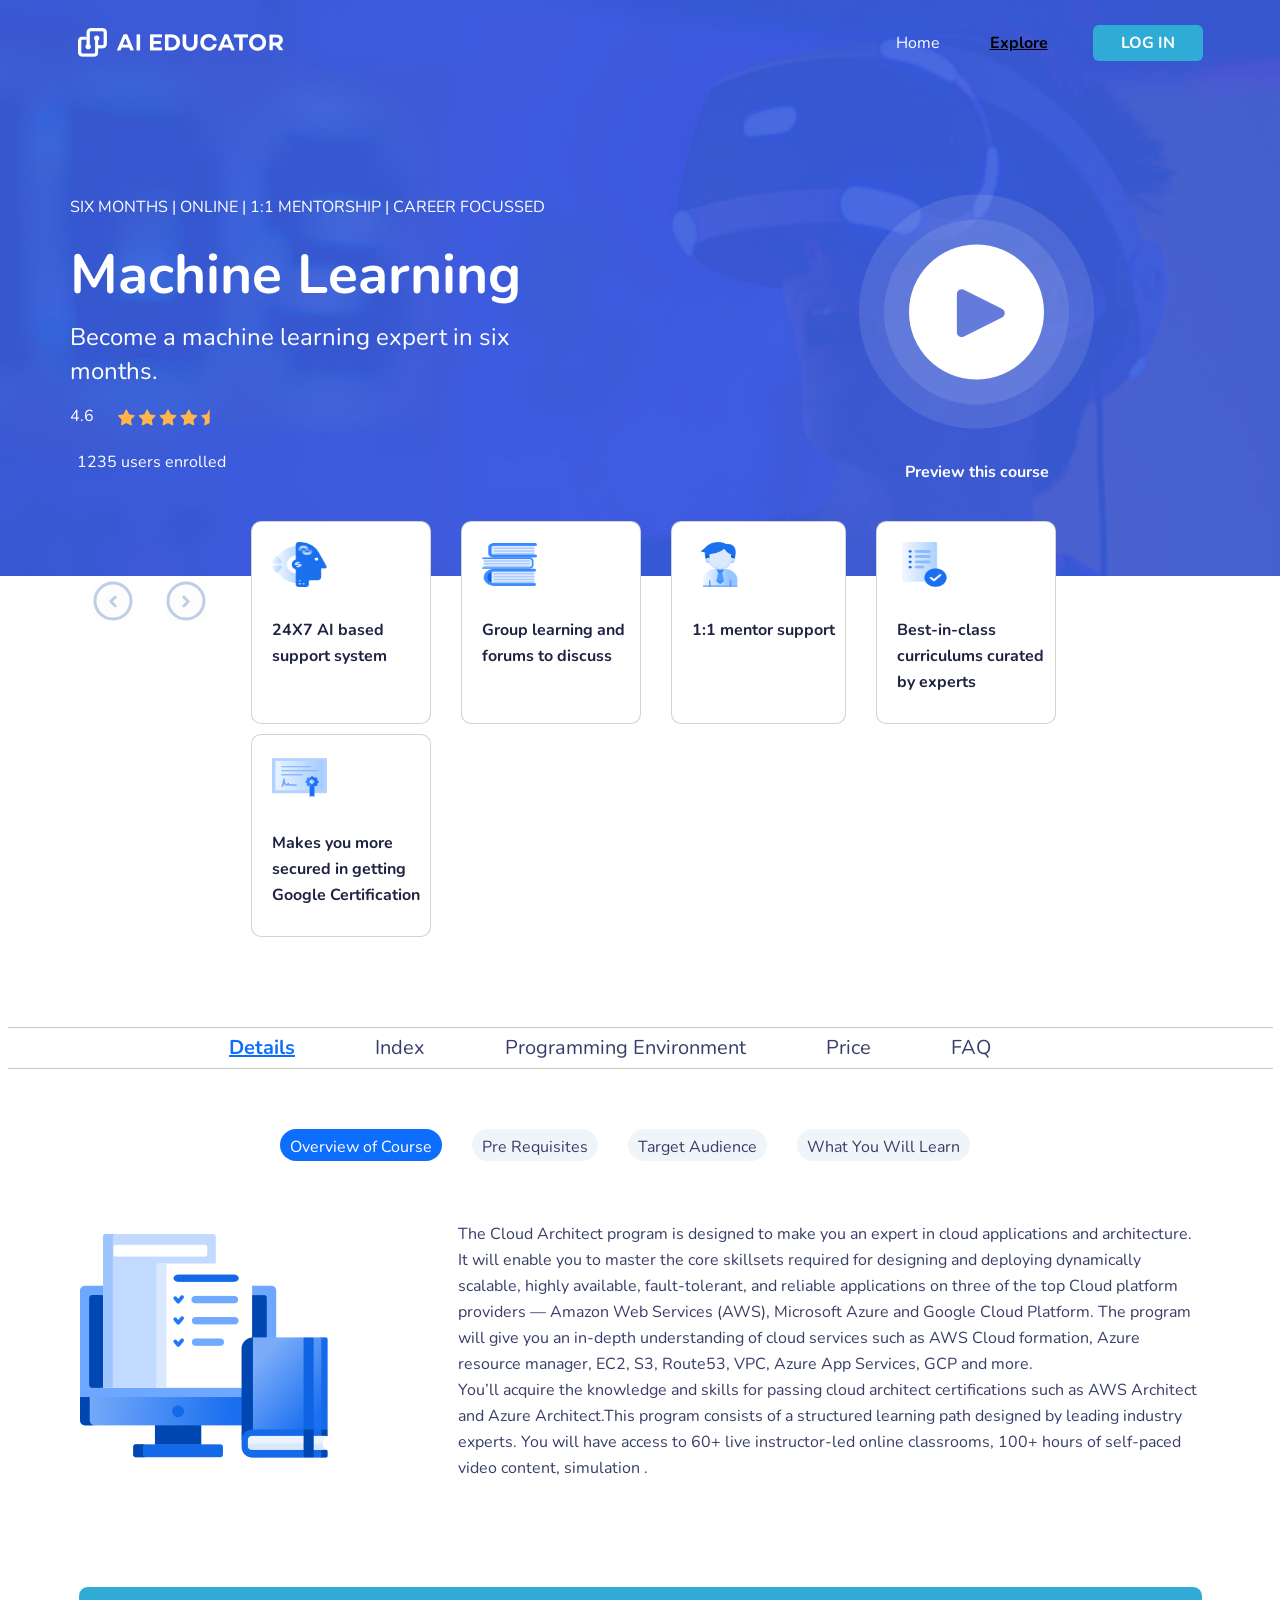
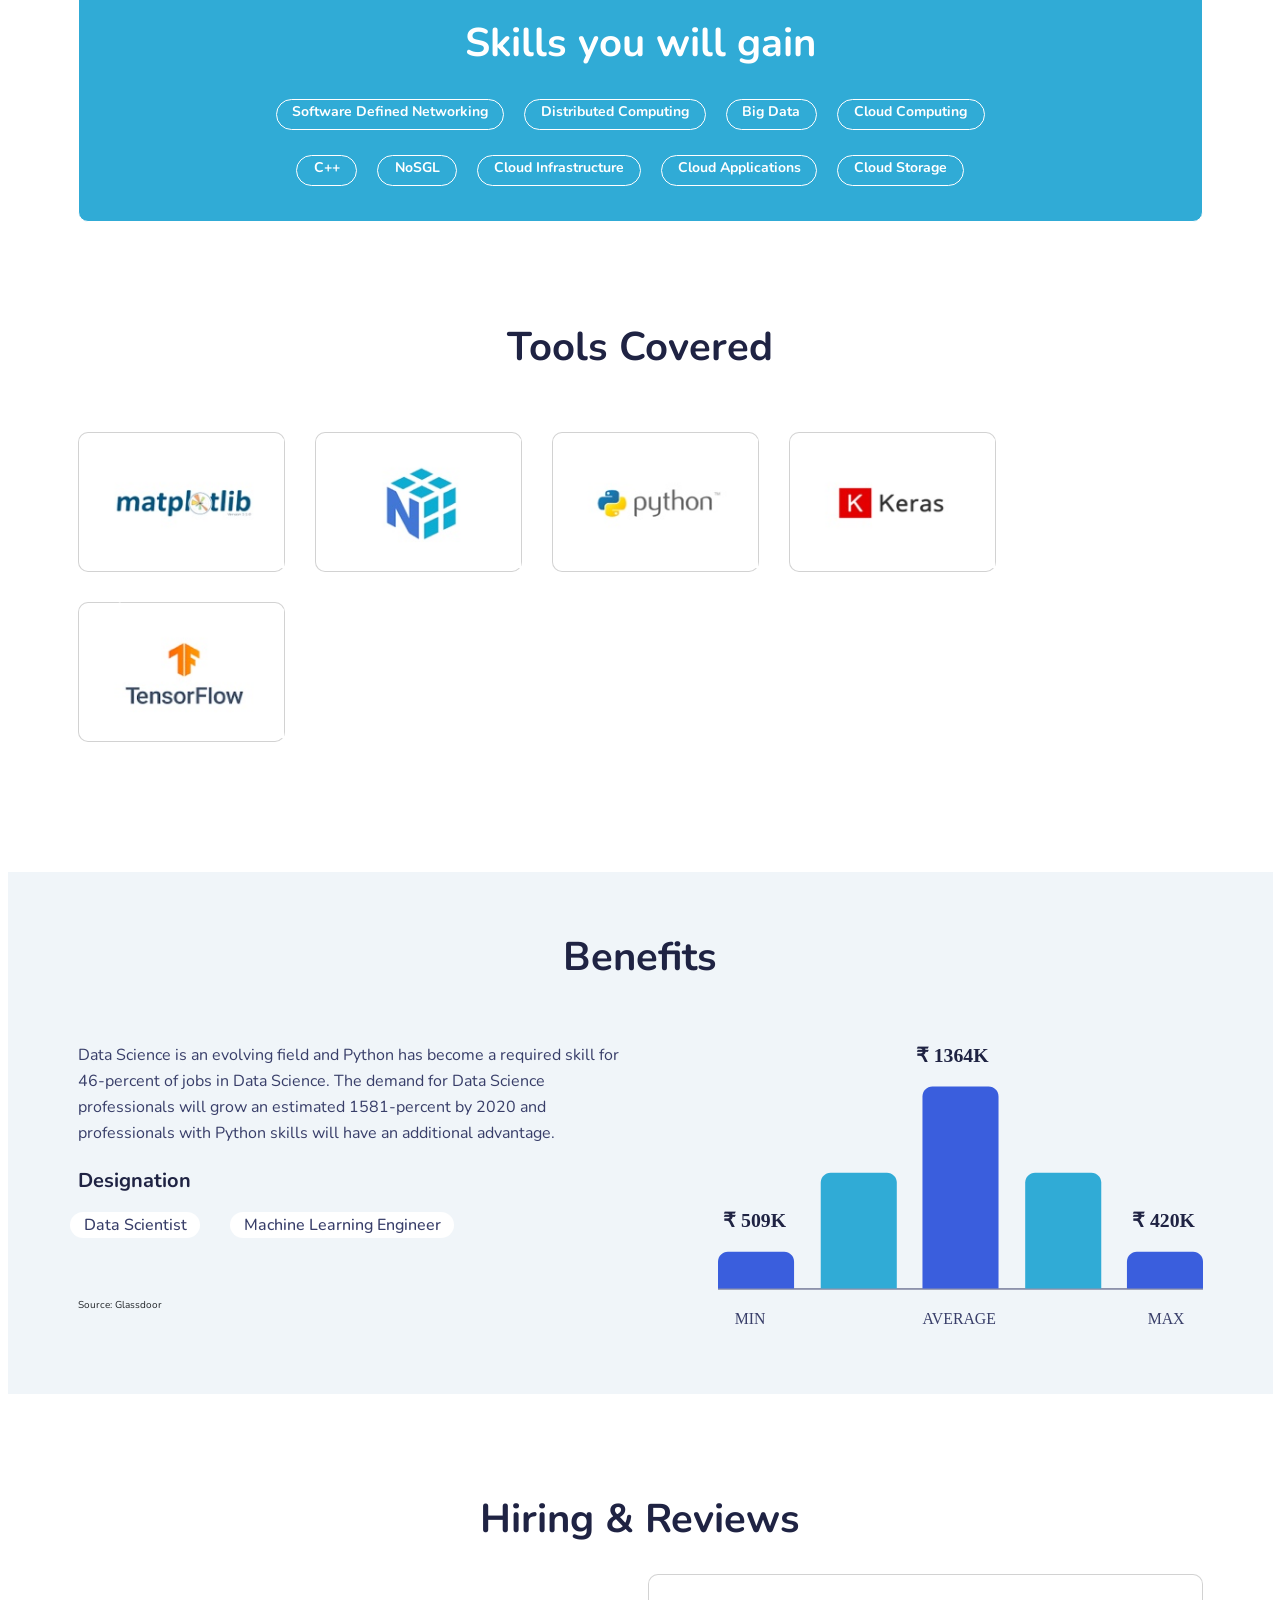
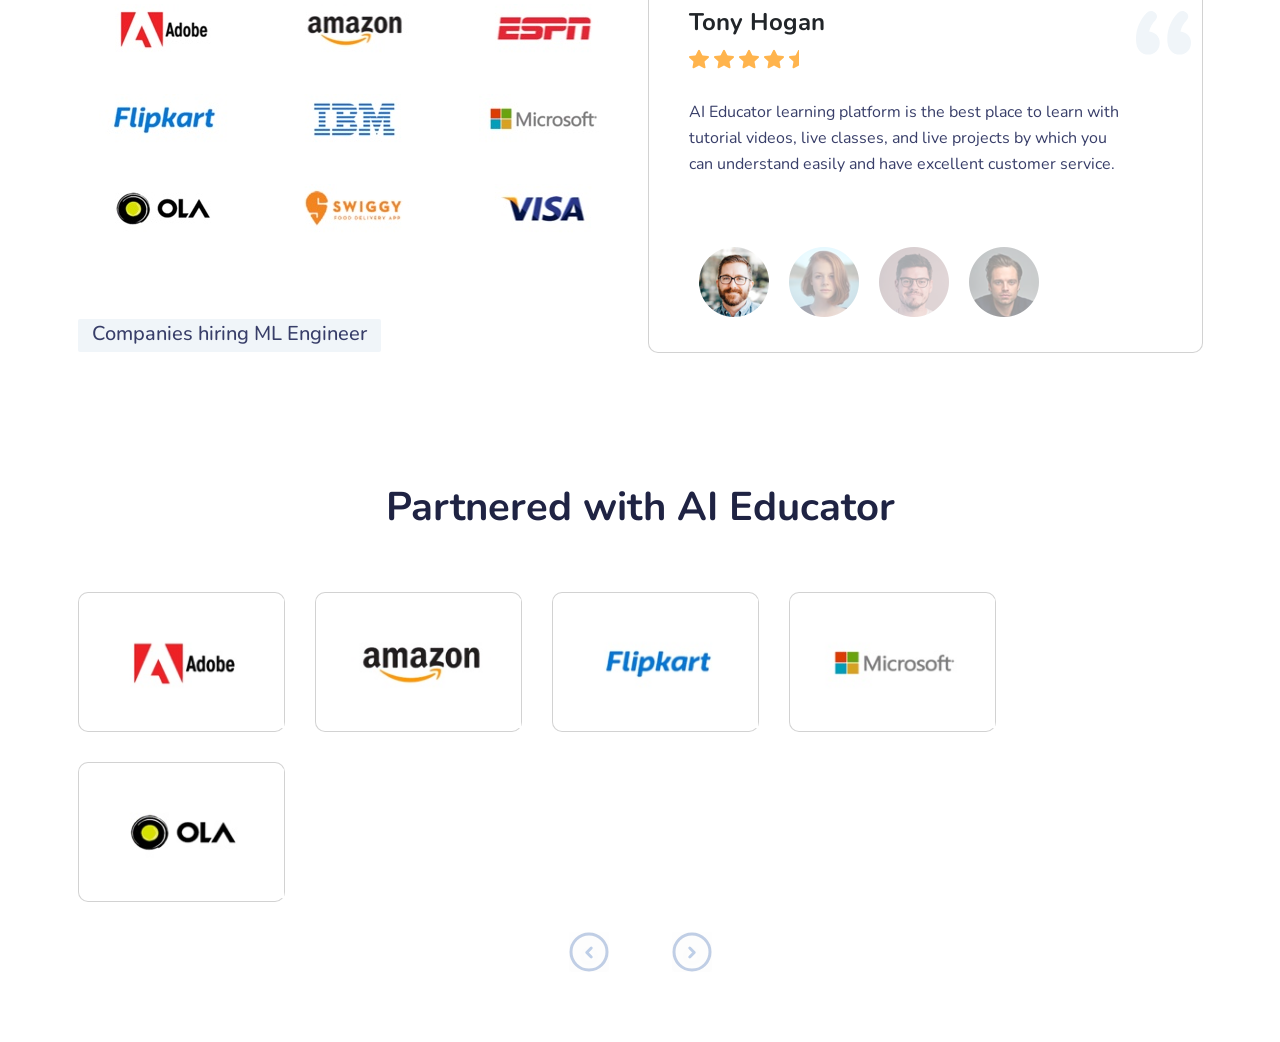
==== commit e1a5a0cf: "carousel part done" ====
--- a/index.html
+++ b/index.html
@@ -31,6 +31,8 @@
                     <button class="navbar-toggler" type="button" data-bs-toggle="collapse" data-bs-target="#navbarNav"
                         aria-controls="navbarNav" aria-expanded="false" aria-label="Toggle navigation">
                         <span class="navbar-toggler-icon"></span>
+                        <span></span>
+                        <span></span>
                     </button>
                     <div class="collapse navbar-collapse" id="navbarNav">
                         <ul class="navbar-nav ms-auto">
@@ -87,17 +89,17 @@
             <div id="carouselExampleControls" class="carousel slide" data-bs-ride="carousel">
                 <div class="carousel-inner">
                     <div class="row">
-                        <div class="col-md-1 pe-5 ">
-                            <button class="carousel-control-prev btnlhs" type="button"
-                                data-bs-target="#carouselExampleControls" data-bs-slide="prev">
+                        <div class="col-md-2 mt-5 mb-3 text-end">
+                            <a class="btn-floating me-5 mt-5" type="button" href="#carouselExampleControls"
+                                data-bs-slide="prev">
                                 <img src="img/arrow-lhs.svg" class="arrow-lhs" alt="arrow-lhs">
-                            </button>
-                            <button class="carousel-control-next btnrhs" type="button"
-                                data-bs-target="#carouselExampleControls" data-bs-slide="next">
+                            </a>
+                            <a class="btn-floating mt-5" type="button" href="#carouselExampleControls"
+                                data-bs-slide="next">
                                 <img src="img/arrow-rhs.svg" class="arrow-rhs" alt="arrow-rhs">
-                            </button>
+                            </a>
                         </div>
-                        <div class="col-md-11">
+                        <div class="col-md-10">
                             <div class="carousel-item active ps-5">
                                 <div class="card me-5 mb-3" style="max-width: 18rem;">
                                     <img src="img/ai-support_2021-05-13/ai-support.png"
@@ -319,7 +321,7 @@
                                             <div class="tab-pane fade show active" id="pills-overview" role="tabpanel"
                                                 aria-labelledby="pills-overview-tab">
                                                 <div class="row justify-content-center mt-5 pt-5 overviewimg">
-                                                    <div class="col-md-4 ">
+                                                    <div class="col-md-4 mb-4">
                                                         <img src="img/course-overview_2021-05-13/course-overview.png"
                                                             class="overview img-fluid" alt=" overview">
                                                     </div>
@@ -381,7 +383,7 @@
                                                 aria-labelledby="pills-pre-tab">
                                                 <div
                                                     class="row justify-content-center align-items-center mt-5 pt-5 overviewimg">
-                                                    <div class="col-md-4">
+                                                    <div class="col-md-4 mb-4">
                                                         <img src="img/pre-requisites_2021-05-16/pre-requisites.png"
                                                             class="pre-requisites img-fluid" alt="pre-requisites">
                                                     </div>
@@ -406,7 +408,7 @@
                                                 aria-labelledby="pills-Target-tab">
                                                 <div
                                                     class="row justify-content-center align-items-center pt-5 mt-5 overviewimg">
-                                                    <div class="col-md-4">
+                                                    <div class="col-md-4 mb-4">
                                                         <img src="img/target-audience_2021-05-16/target-audience.png"
                                                             class="Target img-fluid" alt="Target">
                                                     </div>
@@ -443,7 +445,7 @@
                                             <div class="tab-pane fade" id="pills-Learn" role="tabpanel"
                                                 aria-labelledby="pills-Learn-tab">
                                                 <div class="row justify-content-center mt-5 pt-5 overviewimg">
-                                                    <div class="col-md-4">
+                                                    <div class="col-md-4 mb-4">
                                                         <img src="img/you-will-learn_2021-05-16/you-will-learn.png"
                                                             class="learn img-fluid" alt="learn">
                                                     </div>
@@ -831,8 +833,8 @@
                                                                         service.
                                                                     </h5>
                                                                 </div>
-                                                                <div class="col-md-1 text-end">
-                                                                    <img src="img/quotation.svg" alt="">
+                                                                <div class="col-md-1 pe-5">
+                                                                    <img src="img/quotation.svg" alt="quotation">
                                                                 </div>
                                                             </div>
                                                         </div>
@@ -840,7 +842,7 @@
                                                             aria-labelledby="pills-img2-tab">
                                                             <div class="row">
                                                                 <div class="col-md-11">
-                                                                    <h3 class="card-title tony">Tony Hogan</h3>
+                                                                    <h3 class="card-title tony">Ria</h3>
                                                                     <img src="img/5-stars.svg" class="img-fluid mt-2"
                                                                         alt=" star">
                                                                     <h5 class="cloud mt-5">AI
@@ -856,7 +858,7 @@
                                                                         service.
                                                                     </h5>
                                                                 </div>
-                                                                <div class="col-md-1 text-end">
+                                                                <div class="col-md-1 pe-5">
                                                                     <img src="img/quotation.svg" alt="">
                                                                 </div>
                                                             </div>
@@ -866,7 +868,7 @@
 
                                                             <div class="row">
                                                                 <div class="col-md-11">
-                                                                    <h3 class="card-title tony">Tony Hogan</h3>
+                                                                    <h3 class="card-title tony">Aman Vijay</h3>
                                                                     <img src="img/5-stars.svg" class="img-fluid mt-2"
                                                                         alt=" star">
                                                                     <h5 class="cloud mt-5">AI
@@ -882,7 +884,7 @@
                                                                         service.
                                                                     </h5>
                                                                 </div>
-                                                                <div class="col-md-1 text-end">
+                                                                <div class="col-md-1 pe-5">
                                                                     <img src="img/quotation.svg" alt="qiotation">
                                                                 </div>
                                                             </div>
@@ -892,7 +894,7 @@
 
                                                             <div class="row">
                                                                 <div class="col-md-11">
-                                                                    <h3 class="card-title tony">Tony Hogan</h3>
+                                                                    <h3 class="card-title tony">Shubham Jain</h3>
                                                                     <img src="img/5-stars.svg" class="img-fluid mt-2"
                                                                         alt="star">
                                                                     <h5 class="cloud mt-5">AI
@@ -908,7 +910,7 @@
                                                                         service.
                                                                     </h5>
                                                                 </div>
-                                                                <div class="col-md-1 text-end">
+                                                                <div class="col-md-1 pe-5">
                                                                     <img src="img/quotation.svg" alt="">
                                                                 </div>
                                                             </div>
@@ -924,7 +926,7 @@
                                                                     class="img-fluid" alt="image1"></button>
                                                         </li>
                                                         <li class="nav-item" role="presentation">
-                                                            <button class="nav-link " id="pills-img2-tab"
+                                                            <button class="nav-link bg-white" id="pills-img2-tab"
                                                                 data-bs-toggle="pill" data-bs-target="#pills-img2"
                                                                 type="button" role="tab" aria-controls="pills-img2"
                                                                 aria-selected="false"><img
@@ -932,7 +934,7 @@
                                                                     class="img-fluid"></button>
                                                         </li>
                                                         <li class="nav-item" role="presentation">
-                                                            <button class="nav-link" id="pills-img3-tab"
+                                                            <button class="nav-link bg-white" id="pills-img3-tab"
                                                                 data-bs-toggle="pill" data-bs-target="#pills-img3"
                                                                 type="button" role="tab" aria-controls="pills-img3"
                                                                 aria-selected="false"><img
@@ -940,7 +942,7 @@
                                                                     class="img-fluid" alt=" img3"></button>
                                                         </li>
                                                         <li class="nav-item" role="presentation">
-                                                            <button class="nav-link" id="pills-img4-tab"
+                                                            <button class="nav-link bg-white" id="pills-img4-tab"
                                                                 data-bs-toggle="pill" data-bs-target="#pills-img4"
                                                                 type="button" role="tab" aria-controls="pills-img4"
                                                                 aria-selected="false"><img
@@ -962,20 +964,7 @@
                                     Partnered with AI Educator
                                 </h2>
                                 <div id="carouselParnterIndicators" class="carousel slide" data-bs-ride="carousel">
-                                    <div class="carousel-indicators partnercarind">
-                                        <button type="button" class="active"
-                                            style=" border-radius: 50%;height: 8px;width: 8px;   background-color: blue;"
-                                            data-bs-target="#carouselParnterIndicators" data-bs-slide-to="0"
-                                            aria-current="true" aria-label="Slide 1"></button>
-                                        <button type="button"
-                                            style=" border-radius: 50%;height: 8px;width: 8px;   background-color: blue;"
-                                            data-bs-target="#carouselParnterIndicators" data-bs-slide-to="1"
-                                            aria-label="Slide 2"></button>
-                                        <button type="button"
-                                            style=" border-radius: 50%;height: 8px;width: 8px;   background-color: blue;"
-                                            data-bs-target="#carouselParnterIndicators" data-bs-slide-to="2"
-                                            aria-label="Slide 3"></button>
-                                    </div>
+
                                     <div class="carousel-inner">
                                         <div class="carousel-item active">
                                             <div class="row justify-content-center">
@@ -1071,16 +1060,30 @@
                                             </div>
                                         </div>
                                     </div>
-                                    <div class="row justify-content-center">
+                                    <div class="row justify-content-center text-center">
                                         <div class="col-md-12">
-                                            <button class="carousel-control-prev prevs" type="button"
-                                                data-bs-target="#carouselParnterIndicators" data-bs-slide="prev">
+                                            <a class="btn-floating me-5" type="button" href="#carouselParnterIndicators"
+                                                data-bs-slide="prev">
                                                 <img src="img/arrow-lhs.svg" class="arrow-lhs" alt="arrow-lhs">
-                                            </button>
-                                            <button class="carousel-control-next nexts" type="button"
-                                                data-bs-target="#carouselParnterIndicators" data-bs-slide="next">
+                                            </a>
+                                            <!-- <div class="carousel-indicators partnercarind">
+                                                <button type="button" class="active"
+                                                    style=" border-radius: 50%;height: 8px;width: 8px;   background-color: blue;"
+                                                    data-bs-target="#carouselParnterIndicators" data-bs-slide-to="0"
+                                                    aria-current="true" aria-label="Slide 1"></button>
+                                                <button type="button"
+                                                    style=" border-radius: 50%;height: 8px;width: 8px;   background-color: blue;"
+                                                    data-bs-target="#carouselParnterIndicators" data-bs-slide-to="1"
+                                                    aria-label="Slide 2"></button>
+                                                <button type="button"
+                                                    style=" border-radius: 50%;height: 8px;width: 8px;   background-color: blue;"
+                                                    data-bs-target="#carouselParnterIndicators" data-bs-slide-to="2"
+                                                    aria-label="Slide 3"></button>
+                                            </div> -->
+                                            <a class="btn-floating ms-5" type="button" href="#carouselParnterIndicators"
+                                                data-bs-slide="next">
                                                 <img src="img/arrow-rhs.svg" class="arrow-rhs" alt="arrow-rhs">
-                                            </button>
+                                            </a>
                                         </div>
                                     </div>
                                 </div>
@@ -1111,20 +1114,87 @@
                                                 <button class="accordion-button" type="button" data-bs-toggle="collapse"
                                                     data-bs-target="#collapseOne" aria-expanded="true"
                                                     aria-controls="collapseOne">
+                                                    <div class="Rectangle-Copy-72 me-3">
+                                                        <img src="img/google-certification_2021-05-27/google-certification.png"
+                                                            class="img-fluid certifications " alt="certifications">
+                                                    </div>
                                                     <h4 class="h4text"><strong>Topic 1</strong></h4>
                                                 </button>
                                             </h2>
                                             <div id="collapseOne" class="accordion-collapse collapse show"
                                                 aria-labelledby="headingOne" data-bs-parent="#accordionExample">
                                                 <div class="accordion-body">
-                                                    <h4 class="h4text">Sub topic 1.1</h4>
-                                                    <h4 class="h4text">Sub topic 1.2</h4>
-                                                    <h4 class="h4text">Sub topic 1.3</h4>
-                                                    <h4 class="h4text">Sub topic 1.4</h4>
-                                                    <h4 class="h4text">Sub topic 1.5</h4>
-                                                    <h4 class="h4text">Sub topic 1.6</h4>
-                                                    <h4 class="h4text">Sub topic 1.7</h4>
-                                                    <h4 class="h4text">Assignment</h4>
+                                                    <div class="mb-4">
+                                                        <div class="minirectangle d-inline-block me-5">
+                                                            <img src="img/unlocked_2021-05-27/unlocked.png"
+                                                                class="img-fluid me-5" alt="">
+                                                        </div>
+
+                                                        <h4 class="h4text d-inline-block">Sub topic 1.1</h4>
+                                                        <span class="mx-5 line1">&nbsp;</span><img
+                                                            class="d-inline-block me-4"
+                                                            src="img/video_2021-05-27/video.png" alt="video">
+                                                        <h5 class="h5text d-inline-block me-4">5 min</h5>
+                                                    </div>
+                                                    <div class="mb-4">
+                                                        <div class="minirectangle d-inline-block me-5">
+                                                            <img src="img/lock_2021-05-27/lock.png" class="img-fluid"
+                                                                alt=" lock">
+                                                        </div>
+                                                        <h4 class="h4text d-inline-block">Sub topic 1.2</h4>
+                                                        <span class="mx-5 line2">&nbsp;</span>
+                                                        <h5 class="h5text d-inline-block me-4">5 min</h5>
+                                                    </div>
+                                                    <div class="mb-4">
+                                                        <div class="minirectangle d-inline-block me-5">
+                                                            <img src="img/lock_2021-05-27/lock.png" class="img-fluid"
+                                                                alt=" lock">
+                                                        </div>
+                                                        <h4 class="h4text d-inline-block">Sub topic 1.3</h4>
+                                                        <span class="mx-5 line2">&nbsp;</span>
+                                                        <h5 class="h5text d-inline-block me-4">5 min</h5>
+
+                                                    </div>
+                                                    <div class="mb-4">
+                                                        <div class="minirectangle d-inline-block me-5">
+                                                            <img src="img/unlocked_2021-05-27/unlocked.png"
+                                                                class="img-fluid me-5" alt="">
+                                                        </div>
+                                                        <h4 class="h4text d-inline-block">Sub topic 1.4</h4>
+                                                        <span class="mx-5 line1">&nbsp;</span><img
+                                                            class="d-inline-block me-4"
+                                                            src="img/video_2021-05-27/video.png" alt="video">
+                                                        <h5 class="h5text d-inline-block me-4">5 min</h5>
+
+                                                    </div>
+                                                    <div class="mb-4">
+                                                        <div class="minirectangle d-inline-block me-5">
+                                                            <img src="img/lock_2021-05-27/lock.png" class="img-fluid"
+                                                                alt=" lock">
+                                                        </div>
+                                                        <h4 class=" d-inline-block h4text">Sub topic 1.5</h4>
+                                                        <span class="mx-5 line2">&nbsp;</span>
+                                                        <h5 class="h5text d-inline-block me-4">5 min</h5>
+
+                                                    </div>
+                                                    <div class="mb-4">
+                                                        <div class="minirectangle d-inline-block me-5">
+                                                            <img src="img/lock_2021-05-27/lock.png" class="img-fluid"
+                                                                alt=" lock">
+                                                        </div>
+                                                        <h4 class="h4text d-inline-block">Sub topic 1.6</h4>
+                                                        <span class="mx-5 line2">&nbsp;</span>
+                                                        <h5 class="h5text d-inline-block me-4">5 min</h5>
+
+                                                    </div>
+                                                    <div class="mb-4">
+                                                        <div class="minirectangle d-inline-block me-5">
+                                                            <img src="img/assignment_2021-05-27/assignment.png"
+                                                                class="img-fluid" alt=" assignment">
+                                                        </div>
+                                                        <h4 class="h4text d-inline-block">Assignment</h4>
+
+                                                    </div>
 
                                                 </div>
                                             </div>
@@ -1140,14 +1210,77 @@
                                             <div id="collapseTwo" class="accordion-collapse collapse"
                                                 aria-labelledby="headingTwo" data-bs-parent="#accordionExample">
                                                 <div class="accordion-body">
-                                                    <h4 class="h4text">Sub topic 2.1</h4>
-                                                    <h4 class="h4text">Sub topic 2.2</h4>
-                                                    <h4 class="h4text">Sub topic 2.3</h4>
-                                                    <h4 class="h4text">Sub topic 2.4</h4>
-                                                    <h4 class="h4text">Sub topic 2.5</h4>
-                                                    <h4 class="h4text">Sub topic 2.6</h4>
-                                                    <h4 class="h4text">Sub topic 2.7</h4>
-                                                    <h4 class="h4text">Assignment</h4>
+                                                    <div class="mb-4">
+                                                        <div class="minirectangle d-inline-block me-5">
+                                                            <img src="img/unlocked_2021-05-27/unlocked.png"
+                                                                class="img-fluid me-5" alt="">
+                                                        </div>
+
+                                                        <h4 class="h4text d-inline-block">Sub topic 1.1</h4>
+                                                        <span class="mx-5 line1">&nbsp;</span><img
+                                                            class="d-inline-block me-4"
+                                                            src="img/video_2021-05-27/video.png" alt="video">
+                                                        <h5 class="h5text d-inline-block me-4">5 min</h5>
+                                                    </div>
+                                                    <div class="mb-4">
+                                                        <div class="minirectangle d-inline-block me-5">
+                                                            <img src="img/lock_2021-05-27/lock.png" class="img-fluid"
+                                                                alt=" lock">
+                                                        </div>
+                                                        <h4 class="h4text d-inline-block">Sub topic 1.2</h4>
+                                                        <span class="mx-5 line2">&nbsp;</span>
+                                                        <h5 class="h5text d-inline-block me-4">5 min</h5>
+                                                    </div>
+                                                    <div class="mb-4">
+                                                        <div class="minirectangle d-inline-block me-5">
+                                                            <img src="img/lock_2021-05-27/lock.png" class="img-fluid"
+                                                                alt=" lock">
+                                                        </div>
+                                                        <h4 class="h4text d-inline-block">Sub topic 1.3</h4>
+                                                        <span class="mx-5 line2">&nbsp;</span>
+                                                        <h5 class="h5text d-inline-block me-4">5 min</h5>
+
+                                                    </div>
+                                                    <div class="mb-4">
+                                                        <div class="minirectangle d-inline-block me-5">
+                                                            <img src="img/unlocked_2021-05-27/unlocked.png"
+                                                                class="img-fluid me-5" alt="">
+                                                        </div>
+                                                        <h4 class="h4text d-inline-block">Sub topic 1.4</h4>
+                                                        <span class="mx-5 line1">&nbsp;</span><img
+                                                            class="d-inline-block me-4"
+                                                            src="img/video_2021-05-27/video.png" alt="video">
+                                                        <h5 class="h5text d-inline-block me-4">5 min</h5>
+
+                                                    </div>
+                                                    <div class="mb-4">
+                                                        <div class="minirectangle d-inline-block me-5">
+                                                            <img src="img/lock_2021-05-27/lock.png" class="img-fluid"
+                                                                alt=" lock">
+                                                        </div>
+                                                        <h4 class=" d-inline-block h4text">Sub topic 1.5</h4>
+                                                        <span class="mx-5 line2">&nbsp;</span>
+                                                        <h5 class="h5text d-inline-block me-4">5 min</h5>
+
+                                                    </div>
+                                                    <div class="mb-4">
+                                                        <div class="minirectangle d-inline-block me-5">
+                                                            <img src="img/lock_2021-05-27/lock.png" class="img-fluid"
+                                                                alt=" lock">
+                                                        </div>
+                                                        <h4 class="h4text d-inline-block">Sub topic 1.6</h4>
+                                                        <span class="mx-5 line2">&nbsp;</span>
+                                                        <h5 class="h5text d-inline-block me-4">5 min</h5>
+
+                                                    </div>
+                                                    <div class="mb-4">
+                                                        <div class="minirectangle d-inline-block me-5">
+                                                            <img src="img/assignment_2021-05-27/assignment.png"
+                                                                class="img-fluid" alt=" assignment">
+                                                        </div>
+                                                        <h4 class="h4text d-inline-block">Assignment</h4>
+
+                                                    </div>
                                                 </div>
                                             </div>
                                         </div>
@@ -1162,14 +1295,77 @@
                                             <div id="collapseThree" class="accordion-collapse collapse"
                                                 aria-labelledby="headingThree" data-bs-parent="#accordionExample">
                                                 <div class="accordion-body">
-                                                    <h4 class="h4text">Sub topic 3.1</h4>
-                                                    <h4 class="h4text">Sub topic 3.2</h4>
-                                                    <h4 class="h4text">Sub topic 3.3</h4>
-                                                    <h4 class="h4text">Sub topic 3.4</h4>
-                                                    <h4 class="h4text">Sub topic 3.5</h4>
-                                                    <h4 class="h4text">Sub topic 3.6</h4>
-                                                    <h4 class="h4text">Sub topic 3.7</h4>
-                                                    <h4 class="h4text">Assignment</h4>
+                                                    <div class="mb-4">
+                                                        <div class="minirectangle d-inline-block me-5">
+                                                            <img src="img/unlocked_2021-05-27/unlocked.png"
+                                                                class="img-fluid me-5" alt="">
+                                                        </div>
+
+                                                        <h4 class="h4text d-inline-block">Sub topic 1.1</h4>
+                                                        <span class="mx-5 line1">&nbsp;</span><img
+                                                            class="d-inline-block me-4"
+                                                            src="img/video_2021-05-27/video.png" alt="video">
+                                                        <h5 class="h5text d-inline-block me-4">5 min</h5>
+                                                    </div>
+                                                    <div class="mb-4">
+                                                        <div class="minirectangle d-inline-block me-5">
+                                                            <img src="img/lock_2021-05-27/lock.png" class="img-fluid"
+                                                                alt=" lock">
+                                                        </div>
+                                                        <h4 class="h4text d-inline-block">Sub topic 1.2</h4>
+                                                        <span class="mx-5 line2">&nbsp;</span>
+                                                        <h5 class="h5text d-inline-block me-4">5 min</h5>
+                                                    </div>
+                                                    <div class="mb-4">
+                                                        <div class="minirectangle d-inline-block me-5">
+                                                            <img src="img/lock_2021-05-27/lock.png" class="img-fluid"
+                                                                alt=" lock">
+                                                        </div>
+                                                        <h4 class="h4text d-inline-block">Sub topic 1.3</h4>
+                                                        <span class="mx-5 line2">&nbsp;</span>
+                                                        <h5 class="h5text d-inline-block me-4">5 min</h5>
+
+                                                    </div>
+                                                    <div class="mb-4">
+                                                        <div class="minirectangle d-inline-block me-5">
+                                                            <img src="img/unlocked_2021-05-27/unlocked.png"
+                                                                class="img-fluid me-5" alt="">
+                                                        </div>
+                                                        <h4 class="h4text d-inline-block">Sub topic 1.4</h4>
+                                                        <span class="mx-5 line1">&nbsp;</span><img
+                                                            class="d-inline-block me-4"
+                                                            src="img/video_2021-05-27/video.png" alt="video">
+                                                        <h5 class="h5text d-inline-block me-4">5 min</h5>
+
+                                                    </div>
+                                                    <div class="mb-4">
+                                                        <div class="minirectangle d-inline-block me-5">
+                                                            <img src="img/lock_2021-05-27/lock.png" class="img-fluid"
+                                                                alt=" lock">
+                                                        </div>
+                                                        <h4 class=" d-inline-block h4text">Sub topic 1.5</h4>
+                                                        <span class="mx-5 line2">&nbsp;</span>
+                                                        <h5 class="h5text d-inline-block me-4">5 min</h5>
+
+                                                    </div>
+                                                    <div class="mb-4">
+                                                        <div class="minirectangle d-inline-block me-5">
+                                                            <img src="img/lock_2021-05-27/lock.png" class="img-fluid"
+                                                                alt=" lock">
+                                                        </div>
+                                                        <h4 class="h4text d-inline-block">Sub topic 1.6</h4>
+                                                        <span class="mx-5 line2">&nbsp;</span>
+                                                        <h5 class="h5text d-inline-block me-4">5 min</h5>
+
+                                                    </div>
+                                                    <div class="mb-4">
+                                                        <div class="minirectangle d-inline-block me-5">
+                                                            <img src="img/assignment_2021-05-27/assignment.png"
+                                                                class="img-fluid" alt=" assignment">
+                                                        </div>
+                                                        <h4 class="h4text d-inline-block">Assignment</h4>
+
+                                                    </div>
                                                 </div>
                                             </div>
                                         </div>
@@ -1184,14 +1380,77 @@
                                             <div id="collapseFour" class="accordion-collapse collapse"
                                                 aria-labelledby="headingFour" data-bs-parent="#accordionExample">
                                                 <div class="accordion-body">
-                                                    <h4 class="h4text">Sub topic 4.1</h4>
-                                                    <h4 class="h4text">Sub topic 4.2</h4>
-                                                    <h4 class="h4text">Sub topic 4.3</h4>
-                                                    <h4 class="h4text">Sub topic 4.4</h4>
-                                                    <h4 class="h4text">Sub topic 4.5</h4>
-                                                    <h4 class="h4text">Sub topic 4.6</h4>
-                                                    <h4 class="h4text">Sub topic 4.7</h4>
-                                                    <h4 class="h4text">Assignment</h4>
+                                                    <div class="mb-4">
+                                                        <div class="minirectangle d-inline-block me-5">
+                                                            <img src="img/unlocked_2021-05-27/unlocked.png"
+                                                                class="img-fluid me-5" alt="">
+                                                        </div>
+
+                                                        <h4 class="h4text d-inline-block">Sub topic 1.1</h4>
+                                                        <span class="mx-5 line1">&nbsp;</span><img
+                                                            class="d-inline-block me-4"
+                                                            src="img/video_2021-05-27/video.png" alt="video">
+                                                        <h5 class="h5text d-inline-block me-4">5 min</h5>
+                                                    </div>
+                                                    <div class="mb-4">
+                                                        <div class="minirectangle d-inline-block me-5">
+                                                            <img src="img/lock_2021-05-27/lock.png" class="img-fluid"
+                                                                alt=" lock">
+                                                        </div>
+                                                        <h4 class="h4text d-inline-block">Sub topic 1.2</h4>
+                                                        <span class="mx-5 line2">&nbsp;</span>
+                                                        <h5 class="h5text d-inline-block me-4">5 min</h5>
+                                                    </div>
+                                                    <div class="mb-4">
+                                                        <div class="minirectangle d-inline-block me-5">
+                                                            <img src="img/lock_2021-05-27/lock.png" class="img-fluid"
+                                                                alt=" lock">
+                                                        </div>
+                                                        <h4 class="h4text d-inline-block">Sub topic 1.3</h4>
+                                                        <span class="mx-5 line2">&nbsp;</span>
+                                                        <h5 class="h5text d-inline-block me-4">5 min</h5>
+
+                                                    </div>
+                                                    <div class="mb-4">
+                                                        <div class="minirectangle d-inline-block me-5">
+                                                            <img src="img/unlocked_2021-05-27/unlocked.png"
+                                                                class="img-fluid me-5" alt="">
+                                                        </div>
+                                                        <h4 class="h4text d-inline-block">Sub topic 1.4</h4>
+                                                        <span class="mx-5 line1">&nbsp;</span><img
+                                                            class="d-inline-block me-4"
+                                                            src="img/video_2021-05-27/video.png" alt="video">
+                                                        <h5 class="h5text d-inline-block me-4">5 min</h5>
+
+                                                    </div>
+                                                    <div class="mb-4">
+                                                        <div class="minirectangle d-inline-block me-5">
+                                                            <img src="img/lock_2021-05-27/lock.png" class="img-fluid"
+                                                                alt=" lock">
+                                                        </div>
+                                                        <h4 class=" d-inline-block h4text">Sub topic 1.5</h4>
+                                                        <span class="mx-5 line2">&nbsp;</span>
+                                                        <h5 class="h5text d-inline-block me-4">5 min</h5>
+
+                                                    </div>
+                                                    <div class="mb-4">
+                                                        <div class="minirectangle d-inline-block me-5">
+                                                            <img src="img/lock_2021-05-27/lock.png" class="img-fluid"
+                                                                alt=" lock">
+                                                        </div>
+                                                        <h4 class="h4text d-inline-block">Sub topic 1.6</h4>
+                                                        <span class="mx-5 line2">&nbsp;</span>
+                                                        <h5 class="h5text d-inline-block me-4">5 min</h5>
+
+                                                    </div>
+                                                    <div class="mb-4">
+                                                        <div class="minirectangle d-inline-block me-5">
+                                                            <img src="img/assignment_2021-05-27/assignment.png"
+                                                                class="img-fluid" alt=" assignment">
+                                                        </div>
+                                                        <h4 class="h4text d-inline-block">Assignment</h4>
+
+                                                    </div>
                                                 </div>
                                             </div>
                                         </div>
@@ -1206,14 +1465,77 @@
                                             <div id="collapseFive" class="accordion-collapse collapse"
                                                 aria-labelledby="headingFive" data-bs-parent="#accordionExample">
                                                 <div class="accordion-body">
-                                                    <h4 class="h4text">Sub topic 5.1</h4>
-                                                    <h4 class="h4text">Sub topic 5.2</h4>
-                                                    <h4 class="h4text">Sub topic 5.3</h4>
-                                                    <h4 class="h4text">Sub topic 5.4</h4>
-                                                    <h4 class="h4text">Sub topic 5.5</h4>
-                                                    <h4 class="h4text">Sub topic 5.6</h4>
-                                                    <h4 class="h4text">Sub topic 5.7</h4>
-                                                    <h4 class="h4text">Assignment</h4>
+                                                    <div class="mb-4">
+                                                        <div class="minirectangle d-inline-block me-5">
+                                                            <img src="img/unlocked_2021-05-27/unlocked.png"
+                                                                class="img-fluid me-5" alt="">
+                                                        </div>
+
+                                                        <h4 class="h4text d-inline-block">Sub topic 1.1</h4>
+                                                        <span class="mx-5 line1">&nbsp;</span><img
+                                                            class="d-inline-block me-4"
+                                                            src="img/video_2021-05-27/video.png" alt="video">
+                                                        <h5 class="h5text d-inline-block me-4">5 min</h5>
+                                                    </div>
+                                                    <div class="mb-4">
+                                                        <div class="minirectangle d-inline-block me-5">
+                                                            <img src="img/lock_2021-05-27/lock.png" class="img-fluid"
+                                                                alt=" lock">
+                                                        </div>
+                                                        <h4 class="h4text d-inline-block">Sub topic 1.2</h4>
+                                                        <span class="mx-5 line2">&nbsp;</span>
+                                                        <h5 class="h5text d-inline-block me-4">5 min</h5>
+                                                    </div>
+                                                    <div class="mb-4">
+                                                        <div class="minirectangle d-inline-block me-5">
+                                                            <img src="img/lock_2021-05-27/lock.png" class="img-fluid"
+                                                                alt=" lock">
+                                                        </div>
+                                                        <h4 class="h4text d-inline-block">Sub topic 1.3</h4>
+                                                        <span class="mx-5 line2">&nbsp;</span>
+                                                        <h5 class="h5text d-inline-block me-4">5 min</h5>
+
+                                                    </div>
+                                                    <div class="mb-4">
+                                                        <div class="minirectangle d-inline-block me-5">
+                                                            <img src="img/unlocked_2021-05-27/unlocked.png"
+                                                                class="img-fluid me-5" alt="">
+                                                        </div>
+                                                        <h4 class="h4text d-inline-block">Sub topic 1.4</h4>
+                                                        <span class="mx-5 line1">&nbsp;</span><img
+                                                            class="d-inline-block me-4"
+                                                            src="img/video_2021-05-27/video.png" alt="video">
+                                                        <h5 class="h5text d-inline-block me-4">5 min</h5>
+
+                                                    </div>
+                                                    <div class="mb-4">
+                                                        <div class="minirectangle d-inline-block me-5">
+                                                            <img src="img/lock_2021-05-27/lock.png" class="img-fluid"
+                                                                alt=" lock">
+                                                        </div>
+                                                        <h4 class=" d-inline-block h4text">Sub topic 1.5</h4>
+                                                        <span class="mx-5 line2">&nbsp;</span>
+                                                        <h5 class="h5text d-inline-block me-4">5 min</h5>
+
+                                                    </div>
+                                                    <div class="mb-4">
+                                                        <div class="minirectangle d-inline-block me-5">
+                                                            <img src="img/lock_2021-05-27/lock.png" class="img-fluid"
+                                                                alt=" lock">
+                                                        </div>
+                                                        <h4 class="h4text d-inline-block">Sub topic 1.6</h4>
+                                                        <span class="mx-5 line2">&nbsp;</span>
+                                                        <h5 class="h5text d-inline-block me-4">5 min</h5>
+
+                                                    </div>
+                                                    <div class="mb-4">
+                                                        <div class="minirectangle d-inline-block me-5">
+                                                            <img src="img/assignment_2021-05-27/assignment.png"
+                                                                class="img-fluid" alt=" assignment">
+                                                        </div>
+                                                        <h4 class="h4text d-inline-block">Assignment</h4>
+
+                                                    </div>>
                                                 </div>
                                             </div>
                                         </div>
@@ -1228,14 +1550,77 @@
                                             <div id="collapseSix" class="accordion-collapse collapse"
                                                 aria-labelledby="headingSix" data-bs-parent="#accordionExample">
                                                 <div class="accordion-body">
-                                                    <h4 class="h4text">Sub topic 6.1</h4>
-                                                    <h4 class="h4text">Sub topic 6.2</h4>
-                                                    <h4 class="h4text">Sub topic 6.3</h4>
-                                                    <h4 class="h4text">Sub topic 6.4</h4>
-                                                    <h4 class="h4text">Sub topic 6.5</h4>
-                                                    <h4 class="h4text">Sub topic 6.6</h4>
-                                                    <h4 class="h4text">Sub topic 6.7</h4>
-                                                    <h4 class="h4text">Assignment</h4>
+                                                    <div class="mb-4">
+                                                        <div class="minirectangle d-inline-block me-5">
+                                                            <img src="img/unlocked_2021-05-27/unlocked.png"
+                                                                class="img-fluid me-5" alt="">
+                                                        </div>
+
+                                                        <h4 class="h4text d-inline-block">Sub topic 1.1</h4>
+                                                        <span class="mx-5 line1">&nbsp;</span><img
+                                                            class="d-inline-block me-4"
+                                                            src="img/video_2021-05-27/video.png" alt="video">
+                                                        <h5 class="h5text d-inline-block me-4">5 min</h5>
+                                                    </div>
+                                                    <div class="mb-4">
+                                                        <div class="minirectangle d-inline-block me-5">
+                                                            <img src="img/lock_2021-05-27/lock.png" class="img-fluid"
+                                                                alt=" lock">
+                                                        </div>
+                                                        <h4 class="h4text d-inline-block">Sub topic 1.2</h4>
+                                                        <span class="mx-5 line2">&nbsp;</span>
+                                                        <h5 class="h5text d-inline-block me-4">5 min</h5>
+                                                    </div>
+                                                    <div class="mb-4">
+                                                        <div class="minirectangle d-inline-block me-5">
+                                                            <img src="img/lock_2021-05-27/lock.png" class="img-fluid"
+                                                                alt=" lock">
+                                                        </div>
+                                                        <h4 class="h4text d-inline-block">Sub topic 1.3</h4>
+                                                        <span class="mx-5 line2">&nbsp;</span>
+                                                        <h5 class="h5text d-inline-block me-4">5 min</h5>
+
+                                                    </div>
+                                                    <div class="mb-4">
+                                                        <div class="minirectangle d-inline-block me-5">
+                                                            <img src="img/unlocked_2021-05-27/unlocked.png"
+                                                                class="img-fluid me-5" alt="">
+                                                        </div>
+                                                        <h4 class="h4text d-inline-block">Sub topic 1.4</h4>
+                                                        <span class="mx-5 line1">&nbsp;</span><img
+                                                            class="d-inline-block me-4"
+                                                            src="img/video_2021-05-27/video.png" alt="video">
+                                                        <h5 class="h5text d-inline-block me-4">5 min</h5>
+
+                                                    </div>
+                                                    <div class="mb-4">
+                                                        <div class="minirectangle d-inline-block me-5">
+                                                            <img src="img/lock_2021-05-27/lock.png" class="img-fluid"
+                                                                alt=" lock">
+                                                        </div>
+                                                        <h4 class=" d-inline-block h4text">Sub topic 1.5</h4>
+                                                        <span class="mx-5 line2">&nbsp;</span>
+                                                        <h5 class="h5text d-inline-block me-4">5 min</h5>
+
+                                                    </div>
+                                                    <div class="mb-4">
+                                                        <div class="minirectangle d-inline-block me-5">
+                                                            <img src="img/lock_2021-05-27/lock.png" class="img-fluid"
+                                                                alt=" lock">
+                                                        </div>
+                                                        <h4 class="h4text d-inline-block">Sub topic 1.6</h4>
+                                                        <span class="mx-5 line2">&nbsp;</span>
+                                                        <h5 class="h5text d-inline-block me-4">5 min</h5>
+
+                                                    </div>
+                                                    <div class="mb-4">
+                                                        <div class="minirectangle d-inline-block me-5">
+                                                            <img src="img/assignment_2021-05-27/assignment.png"
+                                                                class="img-fluid" alt=" assignment">
+                                                        </div>
+                                                        <h4 class="h4text d-inline-block">Assignment</h4>
+
+                                                    </div>
                                                 </div>
                                             </div>
                                         </div>
@@ -1250,14 +1635,77 @@
                                             <div id="collapseSeven" class="accordion-collapse collapse"
                                                 aria-labelledby="headingSeven" data-bs-parent="#accordionExample">
                                                 <div class="accordion-body">
-                                                    <h4 class="h4text">Sub topic 7.1</h4>
-                                                    <h4 class="h4text">Sub topic 7.2</h4>
-                                                    <h4 class="h4text">Sub topic 7.3</h4>
-                                                    <h4 class="h4text">Sub topic 7.4</h4>
-                                                    <h4 class="h4text">Sub topic 7.5</h4>
-                                                    <h4 class="h4text">Sub topic 7.6</h4>
-                                                    <h4 class="h4text">Sub topic 7.7</h4>
-                                                    <h4 class="h4text">Assignment</h4>
+                                                    <div class="mb-4">
+                                                        <div class="minirectangle d-inline-block me-5">
+                                                            <img src="img/unlocked_2021-05-27/unlocked.png"
+                                                                class="img-fluid me-5" alt="">
+                                                        </div>
+
+                                                        <h4 class="h4text d-inline-block">Sub topic 1.1</h4>
+                                                        <span class="mx-5 line1">&nbsp;</span><img
+                                                            class="d-inline-block me-4"
+                                                            src="img/video_2021-05-27/video.png" alt="video">
+                                                        <h5 class="h5text d-inline-block me-4">5 min</h5>
+                                                    </div>
+                                                    <div class="mb-4">
+                                                        <div class="minirectangle d-inline-block me-5">
+                                                            <img src="img/lock_2021-05-27/lock.png" class="img-fluid"
+                                                                alt=" lock">
+                                                        </div>
+                                                        <h4 class="h4text d-inline-block">Sub topic 1.2</h4>
+                                                        <span class="mx-5 line2">&nbsp;</span>
+                                                        <h5 class="h5text d-inline-block me-4">5 min</h5>
+                                                    </div>
+                                                    <div class="mb-4">
+                                                        <div class="minirectangle d-inline-block me-5">
+                                                            <img src="img/lock_2021-05-27/lock.png" class="img-fluid"
+                                                                alt=" lock">
+                                                        </div>
+                                                        <h4 class="h4text d-inline-block">Sub topic 1.3</h4>
+                                                        <span class="mx-5 line2">&nbsp;</span>
+                                                        <h5 class="h5text d-inline-block me-4">5 min</h5>
+
+                                                    </div>
+                                                    <div class="mb-4">
+                                                        <div class="minirectangle d-inline-block me-5">
+                                                            <img src="img/unlocked_2021-05-27/unlocked.png"
+                                                                class="img-fluid me-5" alt="">
+                                                        </div>
+                                                        <h4 class="h4text d-inline-block">Sub topic 1.4</h4>
+                                                        <span class="mx-5 line1">&nbsp;</span><img
+                                                            class="d-inline-block me-4"
+                                                            src="img/video_2021-05-27/video.png" alt="video">
+                                                        <h5 class="h5text d-inline-block me-4">5 min</h5>
+
+                                                    </div>
+                                                    <div class="mb-4">
+                                                        <div class="minirectangle d-inline-block me-5">
+                                                            <img src="img/lock_2021-05-27/lock.png" class="img-fluid"
+                                                                alt=" lock">
+                                                        </div>
+                                                        <h4 class=" d-inline-block h4text">Sub topic 1.5</h4>
+                                                        <span class="mx-5 line2">&nbsp;</span>
+                                                        <h5 class="h5text d-inline-block me-4">5 min</h5>
+
+                                                    </div>
+                                                    <div class="mb-4">
+                                                        <div class="minirectangle d-inline-block me-5">
+                                                            <img src="img/lock_2021-05-27/lock.png" class="img-fluid"
+                                                                alt=" lock">
+                                                        </div>
+                                                        <h4 class="h4text d-inline-block">Sub topic 1.6</h4>
+                                                        <span class="mx-5 line2">&nbsp;</span>
+                                                        <h5 class="h5text d-inline-block me-4">5 min</h5>
+
+                                                    </div>
+                                                    <div class="mb-4">
+                                                        <div class="minirectangle d-inline-block me-5">
+                                                            <img src="img/assignment_2021-05-27/assignment.png"
+                                                                class="img-fluid" alt=" assignment">
+                                                        </div>
+                                                        <h4 class="h4text d-inline-block">Assignment</h4>
+
+                                                    </div>
                                                 </div>
                                             </div>
                                         </div>
@@ -1272,14 +1720,77 @@
                                             <div id="collapseEight" class="accordion-collapse collapse"
                                                 aria-labelledby="headingEight" data-bs-parent="#accordionExample">
                                                 <div class="accordion-body">
-                                                    <h4 class="h4text">Sub topic 8.1</h4>
-                                                    <h4 class="h4text">Sub topic 8.2</h4>
-                                                    <h4 class="h4text">Sub topic 8.3</h4>
-                                                    <h4 class="h4text">Sub topic 8.4</h4>
-                                                    <h4 class="h4text">Sub topic 8.5</h4>
-                                                    <h4 class="h4text">Sub topic 8.6</h4>
-                                                    <h4 class="h4text">Sub topic 8.7</h4>
-                                                    <h4 class="h4text">Assignment</h4>
+                                                    <div class="mb-4">
+                                                        <div class="minirectangle d-inline-block me-5">
+                                                            <img src="img/unlocked_2021-05-27/unlocked.png"
+                                                                class="img-fluid me-5" alt="">
+                                                        </div>
+
+                                                        <h4 class="h4text d-inline-block">Sub topic 1.1</h4>
+                                                        <span class="mx-5 line1">&nbsp;</span><img
+                                                            class="d-inline-block me-4"
+                                                            src="img/video_2021-05-27/video.png" alt="video">
+                                                        <h5 class="h5text d-inline-block me-4">5 min</h5>
+                                                    </div>
+                                                    <div class="mb-4">
+                                                        <div class="minirectangle d-inline-block me-5">
+                                                            <img src="img/lock_2021-05-27/lock.png" class="img-fluid"
+                                                                alt=" lock">
+                                                        </div>
+                                                        <h4 class="h4text d-inline-block">Sub topic 1.2</h4>
+                                                        <span class="mx-5 line2">&nbsp;</span>
+                                                        <h5 class="h5text d-inline-block me-4">5 min</h5>
+                                                    </div>
+                                                    <div class="mb-4">
+                                                        <div class="minirectangle d-inline-block me-5">
+                                                            <img src="img/lock_2021-05-27/lock.png" class="img-fluid"
+                                                                alt=" lock">
+                                                        </div>
+                                                        <h4 class="h4text d-inline-block">Sub topic 1.3</h4>
+                                                        <span class="mx-5 line2">&nbsp;</span>
+                                                        <h5 class="h5text d-inline-block me-4">5 min</h5>
+
+                                                    </div>
+                                                    <div class="mb-4">
+                                                        <div class="minirectangle d-inline-block me-5">
+                                                            <img src="img/unlocked_2021-05-27/unlocked.png"
+                                                                class="img-fluid me-5" alt="">
+                                                        </div>
+                                                        <h4 class="h4text d-inline-block">Sub topic 1.4</h4>
+                                                        <span class="mx-5 line1">&nbsp;</span><img
+                                                            class="d-inline-block me-4"
+                                                            src="img/video_2021-05-27/video.png" alt="video">
+                                                        <h5 class="h5text d-inline-block me-4">5 min</h5>
+
+                                                    </div>
+                                                    <div class="mb-4">
+                                                        <div class="minirectangle d-inline-block me-5">
+                                                            <img src="img/lock_2021-05-27/lock.png" class="img-fluid"
+                                                                alt=" lock">
+                                                        </div>
+                                                        <h4 class=" d-inline-block h4text">Sub topic 1.5</h4>
+                                                        <span class="mx-5 line2">&nbsp;</span>
+                                                        <h5 class="h5text d-inline-block me-4">5 min</h5>
+
+                                                    </div>
+                                                    <div class="mb-4">
+                                                        <div class="minirectangle d-inline-block me-5">
+                                                            <img src="img/lock_2021-05-27/lock.png" class="img-fluid"
+                                                                alt=" lock">
+                                                        </div>
+                                                        <h4 class="h4text d-inline-block">Sub topic 1.6</h4>
+                                                        <span class="mx-5 line2">&nbsp;</span>
+                                                        <h5 class="h5text d-inline-block me-4">5 min</h5>
+
+                                                    </div>
+                                                    <div class="mb-4">
+                                                        <div class="minirectangle d-inline-block me-5">
+                                                            <img src="img/assignment_2021-05-27/assignment.png"
+                                                                class="img-fluid" alt=" assignment">
+                                                        </div>
+                                                        <h4 class="h4text d-inline-block">Assignment</h4>
+
+                                                    </div>
                                                 </div>
                                             </div>
                                         </div>
@@ -1294,14 +1805,77 @@
                                             <div id="collapseNine" class="accordion-collapse collapse"
                                                 aria-labelledby="headingNine" data-bs-parent="#accordionExample">
                                                 <div class="accordion-body">
-                                                    <h4 class="h4text">Sub topic 9.1</h4>
-                                                    <h4 class="h4text">Sub topic 9.2</h4>
-                                                    <h4 class="h4text">Sub topic 9.3</h4>
-                                                    <h4 class="h4text">Sub topic 9.4</h4>
-                                                    <h4 class="h4text">Sub topic 9.5</h4>
-                                                    <h4 class="h4text">Sub topic 9.6</h4>
-                                                    <h4 class="h4text">Sub topic 9.7</h4>
-                                                    <h4 class="h4text">Assignment</h4>
+                                                    <div class="mb-4">
+                                                        <div class="minirectangle d-inline-block me-5">
+                                                            <img src="img/unlocked_2021-05-27/unlocked.png"
+                                                                class="img-fluid me-5" alt="">
+                                                        </div>
+
+                                                        <h4 class="h4text d-inline-block">Sub topic 1.1</h4>
+                                                        <span class="mx-5 line1">&nbsp;</span><img
+                                                            class="d-inline-block me-4"
+                                                            src="img/video_2021-05-27/video.png" alt="video">
+                                                        <h5 class="h5text d-inline-block me-4">5 min</h5>
+                                                    </div>
+                                                    <div class="mb-4">
+                                                        <div class="minirectangle d-inline-block me-5">
+                                                            <img src="img/lock_2021-05-27/lock.png" class="img-fluid"
+                                                                alt=" lock">
+                                                        </div>
+                                                        <h4 class="h4text d-inline-block">Sub topic 1.2</h4>
+                                                        <span class="mx-5 line2">&nbsp;</span>
+                                                        <h5 class="h5text d-inline-block me-4">5 min</h5>
+                                                    </div>
+                                                    <div class="mb-4">
+                                                        <div class="minirectangle d-inline-block me-5">
+                                                            <img src="img/lock_2021-05-27/lock.png" class="img-fluid"
+                                                                alt=" lock">
+                                                        </div>
+                                                        <h4 class="h4text d-inline-block">Sub topic 1.3</h4>
+                                                        <span class="mx-5 line2">&nbsp;</span>
+                                                        <h5 class="h5text d-inline-block me-4">5 min</h5>
+
+                                                    </div>
+                                                    <div class="mb-4">
+                                                        <div class="minirectangle d-inline-block me-5">
+                                                            <img src="img/unlocked_2021-05-27/unlocked.png"
+                                                                class="img-fluid me-5" alt="">
+                                                        </div>
+                                                        <h4 class="h4text d-inline-block">Sub topic 1.4</h4>
+                                                        <span class="mx-5 line1">&nbsp;</span><img
+                                                            class="d-inline-block me-4"
+                                                            src="img/video_2021-05-27/video.png" alt="video">
+                                                        <h5 class="h5text d-inline-block me-4">5 min</h5>
+
+                                                    </div>
+                                                    <div class="mb-4">
+                                                        <div class="minirectangle d-inline-block me-5">
+                                                            <img src="img/lock_2021-05-27/lock.png" class="img-fluid"
+                                                                alt=" lock">
+                                                        </div>
+                                                        <h4 class=" d-inline-block h4text">Sub topic 1.5</h4>
+                                                        <span class="mx-5 line2">&nbsp;</span>
+                                                        <h5 class="h5text d-inline-block me-4">5 min</h5>
+
+                                                    </div>
+                                                    <div class="mb-4">
+                                                        <div class="minirectangle d-inline-block me-5">
+                                                            <img src="img/lock_2021-05-27/lock.png" class="img-fluid"
+                                                                alt=" lock">
+                                                        </div>
+                                                        <h4 class="h4text d-inline-block">Sub topic 1.6</h4>
+                                                        <span class="mx-5 line2">&nbsp;</span>
+                                                        <h5 class="h5text d-inline-block me-4">5 min</h5>
+
+                                                    </div>
+                                                    <div class="mb-4">
+                                                        <div class="minirectangle d-inline-block me-5">
+                                                            <img src="img/assignment_2021-05-27/assignment.png"
+                                                                class="img-fluid" alt=" assignment">
+                                                        </div>
+                                                        <h4 class="h4text d-inline-block">Assignment</h4>
+
+                                                    </div>
                                                 </div>
                                             </div>
                                         </div>
@@ -1316,14 +1890,77 @@
                                             <div id="collapseTen" class="accordion-collapse collapse"
                                                 aria-labelledby="headingTen" data-bs-parent="#accordionExample">
                                                 <div class="accordion-body">
-                                                    <h4 class="h4text">Sub topic 10.1</h4>
-                                                    <h4 class="h4text">Sub topic 10.2</h4>
-                                                    <h4 class="h4text">Sub topic 10.3</h4>
-                                                    <h4 class="h4text">Sub topic 10.4</h4>
-                                                    <h4 class="h4text">Sub topic 10.5</h4>
-                                                    <h4 class="h4text">Sub topic 10.6</h4>
-                                                    <h4 class="h4text">Sub topic 10.7</h4>
-                                                    <h4 class="h4text">Assignment</h4>
+                                                    <div class="mb-4">
+                                                        <div class="minirectangle d-inline-block me-5">
+                                                            <img src="img/unlocked_2021-05-27/unlocked.png"
+                                                                class="img-fluid me-5" alt="">
+                                                        </div>
+
+                                                        <h4 class="h4text d-inline-block">Sub topic 1.1</h4>
+                                                        <span class="mx-5 line1">&nbsp;</span><img
+                                                            class="d-inline-block me-4"
+                                                            src="img/video_2021-05-27/video.png" alt="video">
+                                                        <h5 class="h5text d-inline-block me-4">5 min</h5>
+                                                    </div>
+                                                    <div class="mb-4">
+                                                        <div class="minirectangle d-inline-block me-5">
+                                                            <img src="img/lock_2021-05-27/lock.png" class="img-fluid"
+                                                                alt=" lock">
+                                                        </div>
+                                                        <h4 class="h4text d-inline-block">Sub topic 1.2</h4>
+                                                        <span class="mx-5 line2">&nbsp;</span>
+                                                        <h5 class="h5text d-inline-block me-4">5 min</h5>
+                                                    </div>
+                                                    <div class="mb-4">
+                                                        <div class="minirectangle d-inline-block me-5">
+                                                            <img src="img/lock_2021-05-27/lock.png" class="img-fluid"
+                                                                alt=" lock">
+                                                        </div>
+                                                        <h4 class="h4text d-inline-block">Sub topic 1.3</h4>
+                                                        <span class="mx-5 line2">&nbsp;</span>
+                                                        <h5 class="h5text d-inline-block me-4">5 min</h5>
+
+                                                    </div>
+                                                    <div class="mb-4">
+                                                        <div class="minirectangle d-inline-block me-5">
+                                                            <img src="img/unlocked_2021-05-27/unlocked.png"
+                                                                class="img-fluid me-5" alt="">
+                                                        </div>
+                                                        <h4 class="h4text d-inline-block">Sub topic 1.4</h4>
+                                                        <span class="mx-5 line1">&nbsp;</span><img
+                                                            class="d-inline-block me-4"
+                                                            src="img/video_2021-05-27/video.png" alt="video">
+                                                        <h5 class="h5text d-inline-block me-4">5 min</h5>
+
+                                                    </div>
+                                                    <div class="mb-4">
+                                                        <div class="minirectangle d-inline-block me-5">
+                                                            <img src="img/lock_2021-05-27/lock.png" class="img-fluid"
+                                                                alt=" lock">
+                                                        </div>
+                                                        <h4 class=" d-inline-block h4text">Sub topic 1.5</h4>
+                                                        <span class="mx-5 line2">&nbsp;</span>
+                                                        <h5 class="h5text d-inline-block me-4">5 min</h5>
+
+                                                    </div>
+                                                    <div class="mb-4">
+                                                        <div class="minirectangle d-inline-block me-5">
+                                                            <img src="img/lock_2021-05-27/lock.png" class="img-fluid"
+                                                                alt=" lock">
+                                                        </div>
+                                                        <h4 class="h4text d-inline-block">Sub topic 1.6</h4>
+                                                        <span class="mx-5 line2">&nbsp;</span>
+                                                        <h5 class="h5text d-inline-block me-4">5 min</h5>
+
+                                                    </div>
+                                                    <div class="mb-4">
+                                                        <div class="minirectangle d-inline-block me-5">
+                                                            <img src="img/assignment_2021-05-27/assignment.png"
+                                                                class="img-fluid" alt=" assignment">
+                                                        </div>
+                                                        <h4 class="h4text d-inline-block">Assignment</h4>
+
+                                                    </div>
                                                 </div>
                                             </div>
                                         </div>
@@ -1338,14 +1975,77 @@
                                             <div id="collapseEleven" class="accordion-collapse collapse"
                                                 aria-labelledby="headingEleven" data-bs-parent="#accordionExample">
                                                 <div class="accordion-body">
-                                                    <h4 class="h4text">Sub topic 11.1</h4>
-                                                    <h4 class="h4text">Sub topic 11.2</h4>
-                                                    <h4 class="h4text">Sub topic 11.3</h4>
-                                                    <h4 class="h4text">Sub topic 11.4</h4>
-                                                    <h4 class="h4text">Sub topic 11.5</h4>
-                                                    <h4 class="h4text">Sub topic 11.6</h4>
-                                                    <h4 class="h4text">Sub topic 11.7</h4>
-                                                    <h4 class="h4text">Assignment</h4>
+                                                    <div class="mb-4">
+                                                        <div class="minirectangle d-inline-block me-5">
+                                                            <img src="img/unlocked_2021-05-27/unlocked.png"
+                                                                class="img-fluid me-5" alt="">
+                                                        </div>
+
+                                                        <h4 class="h4text d-inline-block">Sub topic 1.1</h4>
+                                                        <span class="mx-5 line1">&nbsp;</span><img
+                                                            class="d-inline-block me-4"
+                                                            src="img/video_2021-05-27/video.png" alt="video">
+                                                        <h5 class="h5text d-inline-block me-4">5 min</h5>
+                                                    </div>
+                                                    <div class="mb-4">
+                                                        <div class="minirectangle d-inline-block me-5">
+                                                            <img src="img/lock_2021-05-27/lock.png" class="img-fluid"
+                                                                alt=" lock">
+                                                        </div>
+                                                        <h4 class="h4text d-inline-block">Sub topic 1.2</h4>
+                                                        <span class="mx-5 line2">&nbsp;</span>
+                                                        <h5 class="h5text d-inline-block me-4">5 min</h5>
+                                                    </div>
+                                                    <div class="mb-4">
+                                                        <div class="minirectangle d-inline-block me-5">
+                                                            <img src="img/lock_2021-05-27/lock.png" class="img-fluid"
+                                                                alt=" lock">
+                                                        </div>
+                                                        <h4 class="h4text d-inline-block">Sub topic 1.3</h4>
+                                                        <span class="mx-5 line2">&nbsp;</span>
+                                                        <h5 class="h5text d-inline-block me-4">5 min</h5>
+
+                                                    </div>
+                                                    <div class="mb-4">
+                                                        <div class="minirectangle d-inline-block me-5">
+                                                            <img src="img/unlocked_2021-05-27/unlocked.png"
+                                                                class="img-fluid me-5" alt="">
+                                                        </div>
+                                                        <h4 class="h4text d-inline-block">Sub topic 1.4</h4>
+                                                        <span class="mx-5 line1">&nbsp;</span><img
+                                                            class="d-inline-block me-4"
+                                                            src="img/video_2021-05-27/video.png" alt="video">
+                                                        <h5 class="h5text d-inline-block me-4">5 min</h5>
+
+                                                    </div>
+                                                    <div class="mb-4">
+                                                        <div class="minirectangle d-inline-block me-5">
+                                                            <img src="img/lock_2021-05-27/lock.png" class="img-fluid"
+                                                                alt=" lock">
+                                                        </div>
+                                                        <h4 class=" d-inline-block h4text">Sub topic 1.5</h4>
+                                                        <span class="mx-5 line2">&nbsp;</span>
+                                                        <h5 class="h5text d-inline-block me-4">5 min</h5>
+
+                                                    </div>
+                                                    <div class="mb-4">
+                                                        <div class="minirectangle d-inline-block me-5">
+                                                            <img src="img/lock_2021-05-27/lock.png" class="img-fluid"
+                                                                alt=" lock">
+                                                        </div>
+                                                        <h4 class="h4text d-inline-block">Sub topic 1.6</h4>
+                                                        <span class="mx-5 line2">&nbsp;</span>
+                                                        <h5 class="h5text d-inline-block me-4">5 min</h5>
+
+                                                    </div>
+                                                    <div class="mb-4">
+                                                        <div class="minirectangle d-inline-block me-5">
+                                                            <img src="img/assignment_2021-05-27/assignment.png"
+                                                                class="img-fluid" alt=" assignment">
+                                                        </div>
+                                                        <h4 class="h4text d-inline-block">Assignment</h4>
+
+                                                    </div>
                                                 </div>
                                             </div>
                                         </div>
@@ -1360,14 +2060,77 @@
                                             <div id="collapseTwelve" class="accordion-collapse collapse"
                                                 aria-labelledby="headingTwelve" data-bs-parent="#accordionExample">
                                                 <div class="accordion-body">
-                                                    <h4 class="h4text">Sub topic 12.1</h4>
-                                                    <h4 class="h4text">Sub topic 12.2</h4>
-                                                    <h4 class="h4text">Sub topic 12.3</h4>
-                                                    <h4 class="h4text">Sub topic 12.4</h4>
-                                                    <h4 class="h4text">Sub topic 12.5</h4>
-                                                    <h4 class="h4text">Sub topic 12.6</h4>
-                                                    <h4 class="h4text">Sub topic 12.7</h4>
-                                                    <h4 class="h4text">Assignment</h4>
+                                                    <div class="mb-4">
+                                                        <div class="minirectangle d-inline-block me-5">
+                                                            <img src="img/unlocked_2021-05-27/unlocked.png"
+                                                                class="img-fluid me-5" alt="">
+                                                        </div>
+
+                                                        <h4 class="h4text d-inline-block">Sub topic 1.1</h4>
+                                                        <span class="mx-5 line1">&nbsp;</span><img
+                                                            class="d-inline-block me-4"
+                                                            src="img/video_2021-05-27/video.png" alt="video">
+                                                        <h5 class="h5text d-inline-block me-4">5 min</h5>
+                                                    </div>
+                                                    <div class="mb-4">
+                                                        <div class="minirectangle d-inline-block me-5">
+                                                            <img src="img/lock_2021-05-27/lock.png" class="img-fluid"
+                                                                alt=" lock">
+                                                        </div>
+                                                        <h4 class="h4text d-inline-block">Sub topic 1.2</h4>
+                                                        <span class="mx-5 line2">&nbsp;</span>
+                                                        <h5 class="h5text d-inline-block me-4">5 min</h5>
+                                                    </div>
+                                                    <div class="mb-4">
+                                                        <div class="minirectangle d-inline-block me-5">
+                                                            <img src="img/lock_2021-05-27/lock.png" class="img-fluid"
+                                                                alt=" lock">
+                                                        </div>
+                                                        <h4 class="h4text d-inline-block">Sub topic 1.3</h4>
+                                                        <span class="mx-5 line2">&nbsp;</span>
+                                                        <h5 class="h5text d-inline-block me-4">5 min</h5>
+
+                                                    </div>
+                                                    <div class="mb-4">
+                                                        <div class="minirectangle d-inline-block me-5">
+                                                            <img src="img/unlocked_2021-05-27/unlocked.png"
+                                                                class="img-fluid me-5" alt="">
+                                                        </div>
+                                                        <h4 class="h4text d-inline-block">Sub topic 1.4</h4>
+                                                        <span class="mx-5 line1">&nbsp;</span><img
+                                                            class="d-inline-block me-4"
+                                                            src="img/video_2021-05-27/video.png" alt="video">
+                                                        <h5 class="h5text d-inline-block me-4">5 min</h5>
+
+                                                    </div>
+                                                    <div class="mb-4">
+                                                        <div class="minirectangle d-inline-block me-5">
+                                                            <img src="img/lock_2021-05-27/lock.png" class="img-fluid"
+                                                                alt=" lock">
+                                                        </div>
+                                                        <h4 class=" d-inline-block h4text">Sub topic 1.5</h4>
+                                                        <span class="mx-5 line2">&nbsp;</span>
+                                                        <h5 class="h5text d-inline-block me-4">5 min</h5>
+
+                                                    </div>
+                                                    <div class="mb-4">
+                                                        <div class="minirectangle d-inline-block me-5">
+                                                            <img src="img/lock_2021-05-27/lock.png" class="img-fluid"
+                                                                alt=" lock">
+                                                        </div>
+                                                        <h4 class="h4text d-inline-block">Sub topic 1.6</h4>
+                                                        <span class="mx-5 line2">&nbsp;</span>
+                                                        <h5 class="h5text d-inline-block me-4">5 min</h5>
+
+                                                    </div>
+                                                    <div class="mb-4">
+                                                        <div class="minirectangle d-inline-block me-5">
+                                                            <img src="img/assignment_2021-05-27/assignment.png"
+                                                                class="img-fluid" alt=" assignment">
+                                                        </div>
+                                                        <h4 class="h4text d-inline-block">Assignment</h4>
+
+                                                    </div>
                                                 </div>
                                             </div>
                                         </div>
@@ -1417,7 +2180,7 @@
                                             </li>
                                         </ul>
                                     </div>
-                                    <div class="col-md-6 text-end">
+                                    <div class="col-md-6 text-center">
                                         <img src="img/programming-environment_2021-05-16/programming-environment.png"
                                             class="img-fluid" alt="programming environment">
                                     </div>
@@ -1426,37 +2189,40 @@
                         </div>
                         <!-- price tab contents -->
                         <div class="tab-pane fade" id="pills-Price" role="tabpanel" aria-labelledby="pills-Price-tab">
-
-                            <div class="row pricecon justify-content-center mt-5 pt-5 ">
-
-                                <div class="col-md-6 text-center">
-                                    <div class="card" style="width: 30rem; height: auto;">
-                                        <img src="img/cloud-computing_2021-05-16/cloud-computing.png"
-                                            class="card-img-top cloimg img-fluid" alt="cloud-computing">
-                                        <div class="card-body">
-                                            <h4 class="accorques"><strong>Cloud Computing Course</strong>
-                                            </h4>
-                                            <h2 class="h2text"><strong>30,000/-</strong>
-                                            </h2>
-                                            <h5 class="h5text">Validity - 6 Months</h5>
-                                            <button type="button" class="btn color">
-                                                <h5 class="button-text Home text-center text-white">ENROLL NOW</h5>
-                                            </button>
-                                        </div>
-                                    </div>
-                                </div>
-
-                                <div class="col-md-6 colcolor">
-                                    <h3 class="h3text"><strong>Details</strong></h3>
-                                    <h4 class="h4text">15 hours 1:1 mentor</h4>
-                                    <h4 class="h4text">Infinite virtual classroom session</h4>
-                                    <h4 class="h4text">Purchase more mentor hours</h4>
-                                    <h4 class="h4text">Upgrade course expiry date</h4>
-                                </div>
-
-
+                            <div class="container">
+
+                                <div class="row pricecon justify-content-center mt-5 pt-5 gx-5">
+
+                                    <div class="col-md-4 text-center mb-5">
+                                        <div class="card" style="width: 30rem; height: auto;">
+                                            <img src="img/cloud-computing_2021-05-16/cloud-computing.png"
+                                                class="card-img-top cloimg img-fluid" alt="cloud-computing">
+                                            <div class="card-body">
+                                                <h4 class="accorques mb-3 mt-3"><strong>Cloud Computing Course</strong>
+                                                </h4>
+                                                <h2 class="h2text mb-3"><strong>30,000/-</strong>
+                                                </h2>
+                                                <h5 class="h5text mb-3">Validity - 6 Months</h5>
+                                                <button type="button" class="btn color mb-3">
+                                                    <h5 class="button-text Home text-center text-white">ENROLL NOW</h5>
+                                                </button>
+                                            </div>
+                                        </div>
+                                    </div>
+
+                                    <div class="col-md-8 ">
+                                        <div class="colcolor">
+                                            <h3 class="h3text"><strong>Details</strong></h3>
+                                            <h4 class="h4text">15 hours 1:1 mentor</h4>
+                                            <h4 class="h4text">Infinite virtual classroom session</h4>
+                                            <h4 class="h4text">Purchase more mentor hours</h4>
+                                            <h4 class="h4text">Upgrade course expiry date</h4>
+                                        </div>
+                                    </div>
+
+
+                                </div>
                             </div>
-
                         </div>
                         <!-- faq tab contents -->
                         <div class="tab-pane fade" id="pills-FAQ" role="tabpanel" aria-labelledby="pills-FAQ-tab">
@@ -1543,7 +2309,8 @@
                                                         <button class="accordion-button collapsed" type="button"
                                                             data-bs-toggle="collapse" data-bs-target="#collapseThree"
                                                             aria-expanded="false" aria-controls="collapseThree">
-                                                            <h4 class="accorques"><strong> What stops me from pirating
+                                                            <h4 class="accorques"><strong> 3. What stops me from
+                                                                    pirating
                                                                     this
                                                                     content
                                                                     and sharing it with my friends?
@@ -1569,7 +2336,8 @@
                                                         <button class="accordion-button collapsed" type="button"
                                                             data-bs-toggle="collapse" data-bs-target="#collapseFour"
                                                             aria-expanded="false" aria-controls="collapseFour">
-                                                            <h4 class="accorques"> <strong> What is the validity period
+                                                            <h4 class="accorques"> <strong>4. What is the validity
+                                                                    period
                                                                     of
                                                                     the
                                                                     course?</strong></h4>
--- a/style.css
+++ b/style.css
@@ -14,19 +14,22 @@
   --warm-blue: #3a5edd;
   --butterscotch: #ffb44d;
 }
-html{
+
+html {
   font-size: 62.5%;
 }
+
 /* a{
   text-decoration: none;
 } */
 /* ul{
   list-style: none;
 } */
-li::marker{
+li::marker {
   color: #30abd6;
- font-size: 16px;
-}
+  font-size: 16px;
+}
+
 .Course_Detail_01 {
   padding: 0;
   font-family: 'Nunito';
@@ -35,21 +38,25 @@
   height: auto;
   margin: 0;
 }
-.bgimg{
-  position: absolute; 
+
+.bgimg {
+  position: absolute;
   width: 100%;
 }
-.rectangle{
-  margin: 0 7rem;
+
+.rectangle {
+  padding: 0 7rem;
   padding-top: 2.5rem;
 }
+
 .alogoaicolour {
   /* width: 20.7rem;
   height: 3rem; */
   object-fit: contain;
 }
+
 .Home {
-  font-family:'Nunito';
+  font-family: 'Nunito';
   font-size: 1.6rem;
   font-weight: normal;
   font-stretch: normal;
@@ -59,35 +66,72 @@
   color: var(--white);
   margin-right: 4rem;
 }
-.und .active{
+
+.und .active {
   font-weight: bold;
   text-decoration: underline;
 }
+
 .Color {
   width: 11rem;
   height: 3.6rem;
   border-radius: 0.6rem;
   background-color: var(--azure);
 }
-.color{
+
+.color {
   width: 20rem;
   height: 3.6rem;
   border-radius: 0.6rem;
   background-color: var(--azure);
 }
-.colcolor{
+
+.colcolor {
   padding: 4.6rem 0 0 5rem;
   border-radius: 0.6rem;
+  height: 100%;
   background-color: #f0f5f9;
 }
+
 .button-text {
- font-weight: bold;
+  font-weight: bold;
   margin-right: 0;
 }
-.bgmar{
+
+.bgmar {
   position: absolute;
   margin-top: 13.3rem;
   padding: 0 7rem;
+}
+
+.navbar-toggler {
+  background: #26ae61;
+  border: none;
+  margin: 1.3rem 0;
+
+  padding: .7rem;
+  outline: none;
+
+}
+
+.navbar-toggler span {
+  display: block;
+  width: 2.2rem;
+  height: .2rem;
+  border: 1px;
+  background: #fff;
+
+
+}
+
+.navbar-toggler span+span {
+  margin-top: .4rem;
+  width: 2.2rem;
+
+}
+
+.navbar-toggler span+span+span {
+  width: 2.2rem;
 }
 
 .Machine-Learning {
@@ -101,6 +145,7 @@
   color: var(--white);
   margin: 2rem 0 1rem 0;
 }
+
 .Become-a-machine-lea {
   font-family: 'Nunito';
   font-size: 2.4rem;
@@ -112,7 +157,8 @@
   color: var(--white);
   margin: 0 0 1.5rem 0;
 }
-.star{
+
+.star {
   font-family: 'Nunito';
   font-size: 1.6rem;
   font-weight: normal;
@@ -123,19 +169,22 @@
   color: var(--white);
   /* margin-left: 7rem; */
 }
-._stars{
+
+._stars {
   padding-left: 2rem;
-  width: 12rem; 
-}
-.rec{
-  width: 163px;
-  height: 36px;
-  margin:2rem 0 0 0;
-  border: 1px  white;
+  width: 12rem;
+}
+
+.rec {
+  width: 16.3rem;
+  height: 3.6rem;
+  margin: 2rem 0 0 0;
+  border: 1px white;
   border-radius: 2px;
   /* opacity: 10%; */
 }
-.users{
+
+.users {
   font-family: 'Nunito';
   font-weight: normal;
   font-size: 1.6rem;
@@ -144,36 +193,39 @@
   font-style: normal;
   letter-spacing: normal;
   text-align: center;
-  color: var(--white); 
-}
-
-
-.banner-video:hover{
+  color: var(--white);
+}
+
+
+.banner-video:hover {
   transform: scale(1.5);
 }
-.carsous{
-  margin-top: 460px;
-  padding: 0 7rem;
-  
-}
-.btnrhs{
+
+.carsous {
+  margin-top: 46rem;
+  /* padding: 0 0 0 7rem; */
+
+}
+
+.btnrhs {
   width: 0%;
-  left: 80px;
-}
-.btnlhs{
+  left: 8rem;
+}
+
+.btnlhs {
   width: 0%;
-  left: 20px;
-}
-
-
-.card{
-  border-radius: 10px;
-  /* width: 226px; */
-  height: 203px;
+  left: 2rem;
+}
+
+
+.card {
+  border-radius: 1rem;
+  height: 20.3rem;
   float: left;
 }
-.cardtitle{
-  padding: 10px 0 0 10px;
+
+.cardtitle {
+  padding: 1rem 0 0 1rem;
   font-family: 'Nunito';
   font-weight: bold;
   font-size: 1.6rem;
@@ -181,36 +233,40 @@
   letter-spacing: normal;
   color: #1f2343;
 }
-.card-imgs{
-  width: 75px;
-  height: 75px;
-
-  padding: 20px 0 10px 20px ;
-}
-
-.tabs{
-  margin: 80px 0 70px 0px;
-}
-.nrmlpills{
-  color: #3a5edd ;
+
+.card-imgs {
+  width: 7.5rem;
+  height: 7.5rem;
+
+  padding: 2rem 0 1rem 2rem;
+}
+
+.tabs {
+  margin: 8rem 0 7rem 0;
+}
+
+.nrmlpills {
+  color: #3a5edd;
   padding: 0 7rem;
   background-color: #ffffff;
 }
 
-.details{
-  font-family: 'Nunito';
-  
+.details {
+  font-family: 'Nunito';
+
   font-size: 2rem;
   /* text-align: center; */
   line-height: 3rem;
   letter-spacing: normal;
   color: #383e69;
-  margin-right: 60px;
-}
-hr{
+  margin-right: 6rem;
+}
+
+hr {
   margin: 0;
 }
-.remaintext{
+
+.remaintext {
   font-family: 'Nunito';
   font-weight: normal;
   font-size: 2rem;
@@ -218,98 +274,114 @@
   line-height: 3rem;
   letter-spacing: normal;
   color: #383e69;
-  margin-right: 60px;
-}
-.cloimg{
+  margin-right: 6rem;
+}
+
+.cloimg {
   background-color: blue;
-}
-.nrmlpills .nav-item .active  {
+  border-radius: 1rem 1rem 0 0;
+}
+
+.nrmlpills .nav-item .active {
   background-color: #ffffff;
   color: #0d6efd;
-  font-weight: bold; 
-}
-.accorques{
+  font-weight: bold;
+}
+
+.accorques {
   font-family: 'Nunito';
   font-size: 2rem;
   line-height: 3rem;
   letter-spacing: normal;
   color: #1f2343;
 }
-.h2text{
+
+.h2text {
   font-family: 'Nunito';
   font-size: 4rem;
   line-height: 5rem;
   letter-spacing: normal;
   color: #1f2343;
 }
-.h3text{
+
+.h3text {
   font-family: 'Nunito';
   font-size: 2.4rem;
   line-height: 3.4rem;
   letter-spacing: normal;
   color: #1f2343;
 }
-.h4text{
+
+.h4text {
   font-size: 2rem;
   line-height: 3rem;
   letter-spacing: normal;
   color: #383e69;
 
 }
-.h5text{
- 
+
+.h5text {
+
   font-size: 1.6rem;
   line-height: 2.6rem;
   letter-spacing: normal;
   color: #383e69;
 }
-.roundedpill{
+
+.roundedpill {
   padding: 0 7rem;
 }
-.roundedpill .nav-item .nav-link{
+
+.roundedpill .nav-item .nav-link {
+  width: auto;
   background-color: #f0f5f9;
 }
-.roundedpill .nav-item .active{
+
+.roundedpill .nav-item .active {
   background-color: #0d6efd;
   color: #ffffff;
 }
-.overviewimg{
+
+.overviewimg {
   padding: 0 7rem;
 }
 
-.button1{
-  width: 172px;
-  height: 32px;
+.button1 {
+  width: 17.2rem;
+  height: 3.2rem;
   font-family: 'Nunito';
   font-weight: normal;
   font-size: 1.6rem;
   line-height: 2.6rem;
   letter-spacing: normal;
   text-align: center;
-  
+
   color: #383e69;
 }
-.button2{
-  width: 133px;
-  height: 32px;
+
+.button2 {
+  width: 13.3rem;
+  height: 3.2rem;
   font-family: 'Nunito';
   font-weight: normal;
   font-size: 1.6rem;
   line-height: 2.6rem;
   letter-spacing: normal;
   text-align: center;
- 
-  color: #383e69; 
-}
-.button3{
-  width: 149px;
-}
-.button4{
-  width: 180px;
-}
-
-
-.cloud{
+
+  color: #383e69;
+}
+
+.button3 {
+  width: 14.rem;
+}
+
+.button4 {
+  width: 18rem;
+}
+
+
+.cloud {
   font-family: 'Nunito';
   font-weight: normal;
   font-size: 1.6rem;
@@ -317,37 +389,43 @@
   color: #383e69;
   letter-spacing: normal;
 }
-.skillsec{
+
+.skillsec {
   padding: 0 7rem;
 }
-.skills{
-  margin-top: 100px;
+
+.skills {
+  margin-top: 10rem;
   background-color: #30abd6;
   width: 100%;
   height: auto;
   border: 1px solid white;
   border-radius: 10px;
 }
-.gain{
+
+.gain {
   font-family: 'Nunito';
   font-weight: bold;
   font-size: 4rem;
   text-align: center;
-  margin:31px 0;
+  margin: 3.1rem 0;
   letter-spacing: normal;
   line-height: 5rem;
   color: #ffffff;
 }
-.skillbox{
-  width: 228px;
-  height: 31px;
+
+.skillbox {
+  width: 22.8rem;
+  height: 3.1rem;
   border: 1px solid white;
-  margin:0 20px 25px 0;
-}
-.toolsec{
-  margin-top: 100px;
+  margin: 0 2rem 2.5rem 0;
+}
+
+.toolsec {
+  margin-top: 10rem;
   padding: 0 7rem;
 }
+
 .Tags {
   font-family: 'Nunito';
   font-size: 1.4rem;
@@ -359,173 +437,498 @@
   color: var(--white);
   text-align: center;
 }
-.tools{
+
+.tools {
   font-family: 'Nunito';
   font-weight: bold;
   font-size: 4rem;
   line-height: 5rem;
   letter-spacing: normal;
   color: #1f2343;
-  margin-bottom: 60px;
-}
-.carprev{
+  margin-bottom: 6rem;
+}
+
+.carprev {
   width: 8%;
 }
-.data1{
-  width: 130px;
-  height: 26px;
+
+.data1 {
+  width: 13rem;
+  height: 2.6rem;
   background-color: white;
 }
-.data2{
-  width: 224px;
-  height: 26px;
+
+.data2 {
+  width: 22.4rem;
+  height: 2.6rem;
   background-color: white;
 
 }
-.cards1{
- 
-  width: 208px;
-  height: 140px;
+
+.cards1 {
+
+  width: auto;
+  height: 14rem;
   /* margin-right: 25px; */
 }
-.caimg{
-  width: 200px;
-  height: 130px;
-}
-
-.benefits{
-  margin-top: 100px;
+
+.caimg {
+  width: 20rem;
+  height: 13rem;
+  margin: .5rem 0 0 .5rem;
+}
+
+.benefits {
+  margin-top: 10rem;
   padding: 6rem 7rem;
   background-color: #f0f5f9;
 }
-.pricecon{
-  padding-left: 168px;
-  padding-right: 168px;
-}
-.data{
+
+.pricecon {
+  padding-left: 7rem;
+  padding-right: 7rem;
+  padding-bottom: 7rem;
+}
+
+.data {
   font-family: 'Nunito';
   font-weight: normal;
   font-size: 1.6rem;
   line-height: 2.6rem;
   letter-spacing: normal;
   color: #383e69;
-  margin: 0 0 20px 0;
-}
-.des{
+  margin: 0 0 2rem 0;
+}
+
+.des {
   font-family: 'Nunito';
   font-weight: bold;
   font-size: 2rem;
   line-height: 3rem;
   letter-spacing: normal;
   color: #1f2343;
-  margin-bottom: 11px;
-}
-.graph{
+  margin-bottom: 1.1rem;
+}
+
+.graph {
   padding-left: 7rem;
 }
-.hiring{
-  margin: 100px 0 0 0;
+
+.hiring {
+  margin: 10rem 0 0 0;
   padding: 0 7rem;
 }
-.hiringrec{
-  width: 303px;
-  height: 33px;
+
+.hiringrec {
+  width: 30.3rem;
+  height: 3.3rem;
   border-radius: 2px;
   background-color: #f0f5f9;
-  margin-top: 75px;
-}
-.tony{
+  margin-top: 7.5rem;
+}
+
+.tony {
   font-family: 'Nunito';
   font-weight: bold;
   font-size: 2.4rem;
   line-height: 3.4rem;
 }
-.partnersec{
-  margin-top: 100px;
+
+.partnersec {
+  margin-top: 10rem;
   padding: 0 7rem;
 }
-.partnercarind{
-  top: 180px;
-  height: 50px;
+
+.partnercarind {
+
+  top: 17.5rem;
+  height: 5rem;
   text-align: center;
-  /* width: 6%; */
-}
-.prevs{
-    width: 0%;
-    top: 195px;
-    right: 0px;
-    left: 530px;
-
-}
-.nexts{
+  width: 6%;
+  left: 38.2rem;
+}
+
+/* .prevs {
   width: 0%;
-  top: 195px;
-left: 670px;
-}
+  top: 19.5rem;
+  right: 0;
+  left: 53rem;
+
+}
+
+.nexts {
+  width: 0%;
+  top: 19.5rem;
+  left: 67rem;
+} */
+
+.accordion-item {
+  margin-bottom: 1.5rem;
+  border: 1px solid #e5eff2;
+}
+
+.accordion-item:not(:first-of-type) {
+  border-top: 1px solid #e5eff2;
+  border-radius: 10px;
+}
+
+.accordion-button:not(.collapsed) {
+  box-shadow: none;
+  background: none;
+  color: white;
+}
+
+.accordion-button {
+  padding: 0 1.2rem;
+  margin: 1rem 0;
+}
+
+.accordion-button:focus {
+  box-shadow: none;
+}
+
+.certifications {
+  width: 3rem;
+  height: 3rem;
+  object-fit: contain;
+  background: #f0f5f9;
+}
+
+.Rectangle-Copy-72 {
+  width: 5rem;
+  height: 5rem;
+  padding: 1rem;
+  border-radius: 10px;
+  background-color: var(--pale-grey);
+}
+
+.minirectangle {
+  width: 3rem;
+  height: 3rem;
+  padding: .7rem;
+  border-radius: .4rem;
+  background-color: #e4ecf3;
+}
+
+.line1 {
+  display: inline-block;
+  width: 62%;
+  border-bottom: 1px solid grey;
+  line-height: 0;
+}
+
+.line2 {
+  display: inline-block;
+  width: 67%;
+  border-bottom: 1px solid grey;
+  line-height: 0
+}
+
+.accordion-item {
+
+  border-radius: 1rem;
+  box-shadow: 0 1.2rem 3rem --1.9rem rgba(0, 0, 0, 0.2);
+  border: solid 1px #e5eff2;
+  background-color: var(--white);
+}
+
+
+
+
+
+
+
+
+
+
+
 
 
 
 @media (min-width: 1281px) {
-  .bgimg{ width: 100%;
-height: 576px;
-  }
-
-  
+  .bgimg {
+    width: 100%;
+    height: 57.6rem;
+  }
+
+
 }
 
 @media (min-width: 1025px) and (max-width: 1280px) {
-   .bgimg{
-     width: 100%;
-     height: 576px;
-  }
-  
+  .bgimg {
+    width: 100%;
+    height: 57.6rem;
+  }
+
+  .line1 {
+    width: 52%;
+  }
+
+  .line2 {
+    width: 58%;
+  }
+
 }
 
 
 @media (min-width: 768px) and (max-width: 1024px) {
-  
-  .bgimg{
-     width: 100%;
-     height: 725px;
-  }
-   .carsous{
-    margin-top: 600px;
-  }
-  
+
+  .bgimg {
+    width: 100%;
+    height: 72.5rem;
+  }
+
+  .carsous {
+    margin-top: 60rem;
+  }
+
+  .overviewimg .col-md-4S {
+    text-align: center;
+  }
+
+  .line1 {
+    width: 34%;
+  }
+
+  .line2 {
+    width: 42%;
+  }
+
 }
 
 
 
 @media (min-width: 481px) and (max-width: 767px) {
-  
- .bgimg{
-     width: 100%;
-     height: 360%;
-  }
- .carsous{
-    margin-top: 900px;
-  }
-  
+
+  .bgimg {
+    width: 100%;
+    height: 360%;
+  }
+
+  .carsous {
+    margin-top: 90rem;
+  }
+
+  .overviewimg .col-md-4 {
+    text-align: center;
+  }
+
+  .line1 {
+    width: 0;
+  }
+
+  .line2 {
+    width: 0;
+  }
+
+  .rectangle {
+    padding: 0 3rem;
+  }
+
+  .bgmar {
+    margin-top: 10rem;
+    padding: 0 3rem;
+  }
+
+  .nrmlpills {
+    padding: 0 3rem;
+  }
+
+  .roundedpill {
+    padding: 0 3rem;
+  }
+
+  .overviewimg {
+    padding: 0 3rem;
+  }
+
+  .skillsec {
+    padding: 0 3rem;
+  }
+
+  .toolsec {
+    padding: 0 2rem;
+    margin-top: 5rem;
+
+  }
+
+  .benefits {
+    padding: 2rem;
+    margin-top: 7rem;
+  }
+
+  .graph {
+    padding: 2rem;
+  }
+
+  .hiring {
+    padding: 0 2rem;
+    margin-top: 7rem;
+
+  }
+
+  .partnersec {
+    margin-top: 7rem;
+    padding: 0 2rem;
+
+  }
+
+  .skills {
+    margin-top: 7rem;
+  }
+
 }
 
 
 @media (min-width: 320px) and (max-width: 480px) {
-   .bgimg{
-     width: 100%;
-     height: 370%;
-  }
-  .carsous{
-    margin-top: 915px;
-  }
-}
-
-@media (min-width: 0px) and (max-width: 319px) {
-   .bgimg{
-     width: 100%;
-     height: 370%;
-  }
-  .carsous{
-    margin-top: 915px;
-  }
-}
-
+  .bgimg {
+    width: 100%;
+    height: 350%;
+  }
+
+  .carsous {
+    margin-top: 91.5rem;
+  }
+
+  .line1 {
+    width: 0;
+  }
+
+  .line2 {
+    width: 0;
+  }
+
+  .rectangle {
+    padding: 0 2rem;
+  }
+
+  .bgmar {
+    margin-top: 8rem;
+    padding: 0 2rem;
+  }
+
+  .nrmlpills {
+    padding: 0;
+  }
+
+  .roundedpill {
+    padding: 0;
+  }
+
+  .overviewimg {
+    padding: 0 2rem;
+  }
+
+  .skillsec {
+    padding: 0;
+  }
+
+  .toolsec {
+    padding: 0 2rem;
+    margin-top: 5rem;
+
+  }
+
+  .benefits {
+    padding: 2rem;
+    margin-top: 5rem;
+  }
+
+  .graph {
+    padding: 2rem;
+  }
+
+  .hiring {
+    padding: 0 2rem;
+    margin-top: 5rem;
+
+  }
+
+  .partnersec {
+    padding: 0 2rem;
+    margin-top: 5rem;
+
+  }
+
+  .skills {
+    margin-top: 5rem;
+  }
+}
+
+@media (min-width: 50px) and (max-width: 319px) {
+  .bgimg {
+    width: 100%;
+    height: 350%;
+  }
+
+  .carsous {
+    margin-top: 91.5rem;
+  }
+
+  .overviewimg .col-md-4 {
+    text-align: center;
+  }
+
+  .line1 {
+    width: 0;
+  }
+
+  .line2 {
+    width: 0;
+  }
+
+  .rectangle {
+    padding: 0 2rem;
+  }
+
+  .bgmar {
+    margin-top: 8rem;
+    padding: 0 2rem;
+  }
+
+  .nrmlpills {
+    padding: 0;
+  }
+
+  .roundedpill {
+    padding: 0;
+  }
+
+  .overviewimg {
+    padding: 0 2rem;
+  }
+
+  .skillsec {
+    padding: 0;
+  }
+
+  .toolsec {
+    padding: 0 2rem;
+    margin-top: 5rem;
+  }
+
+  .benefits {
+    padding: 2rem;
+    margin-top: 5rem;
+  }
+
+  .graph {
+    padding: 2rem;
+  }
+
+  .hiring {
+    padding: 0 2rem;
+    margin-top: 5rem;
+
+  }
+
+  .partnersec {
+    padding: 0 2rem;
+    margin-top: 5rem;
+
+  }
+
+  .skills {
+    margin-top: 5rem;
+  }
+}
